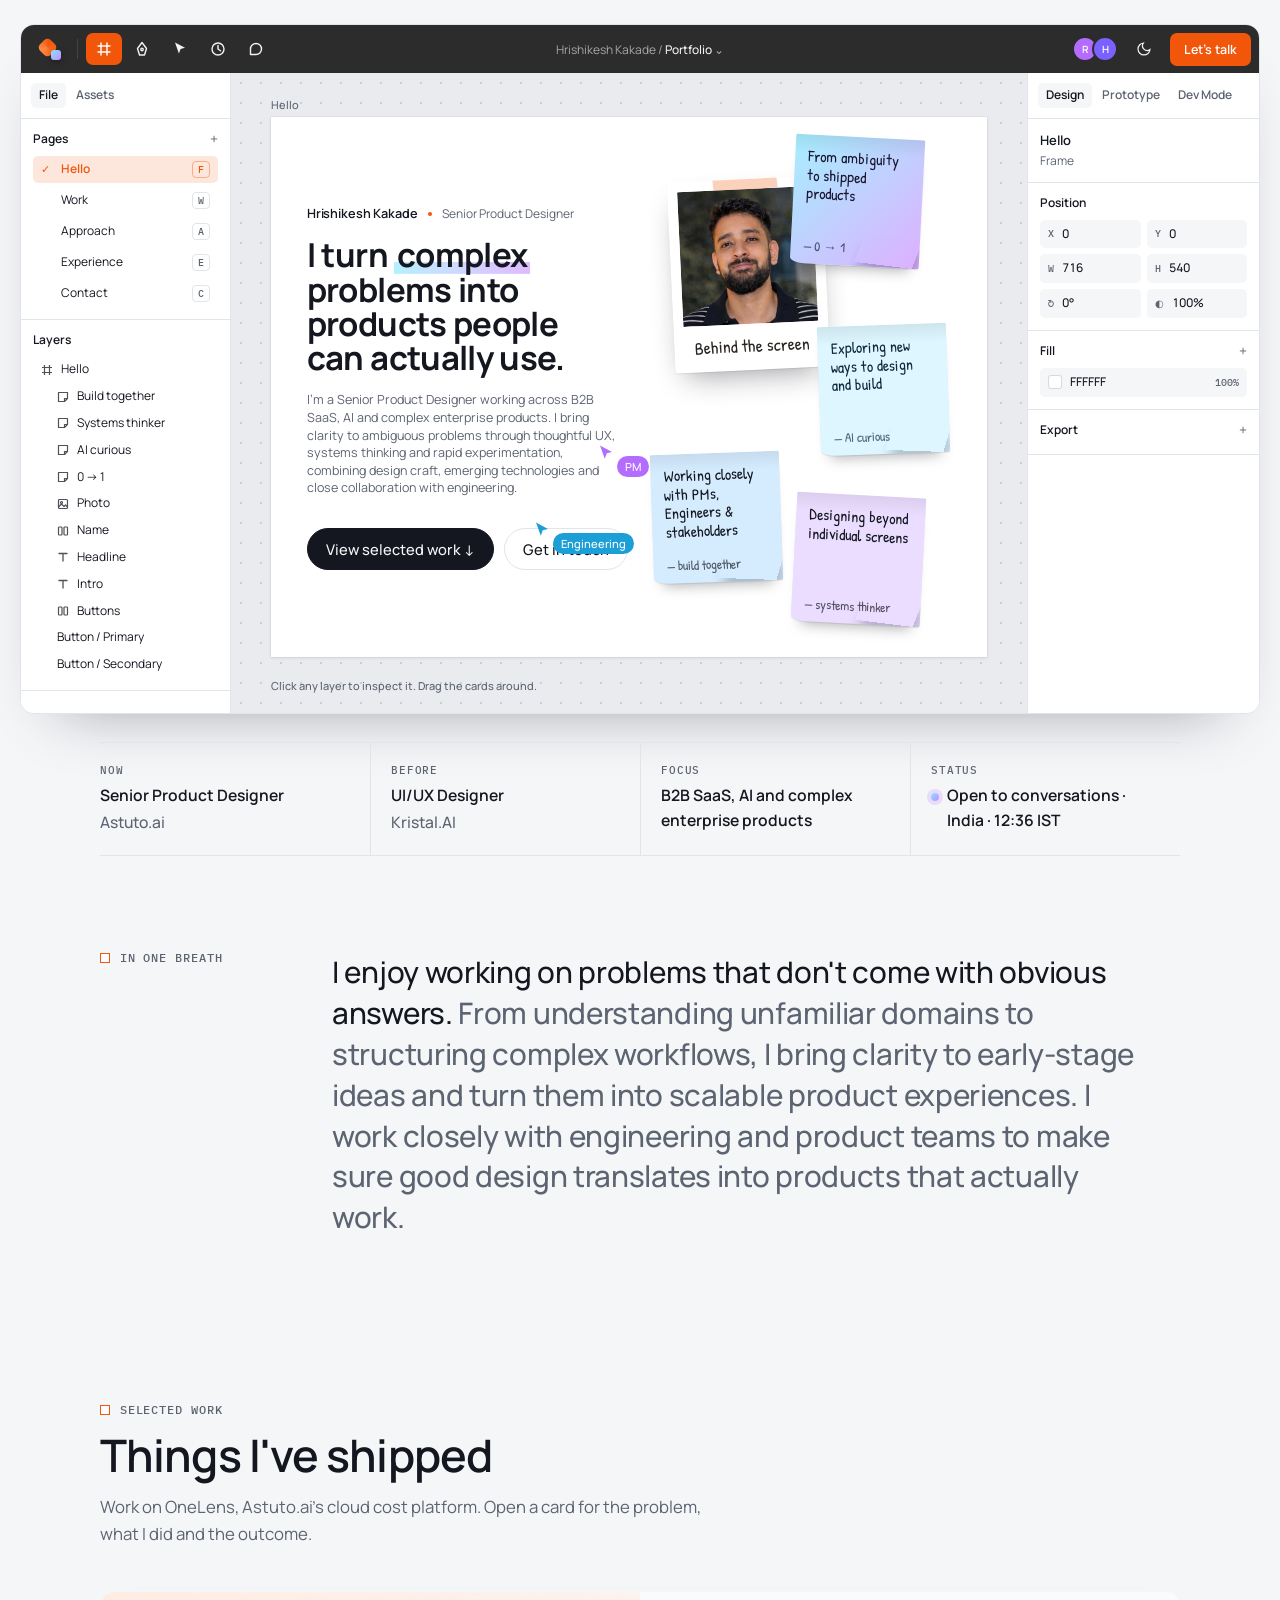
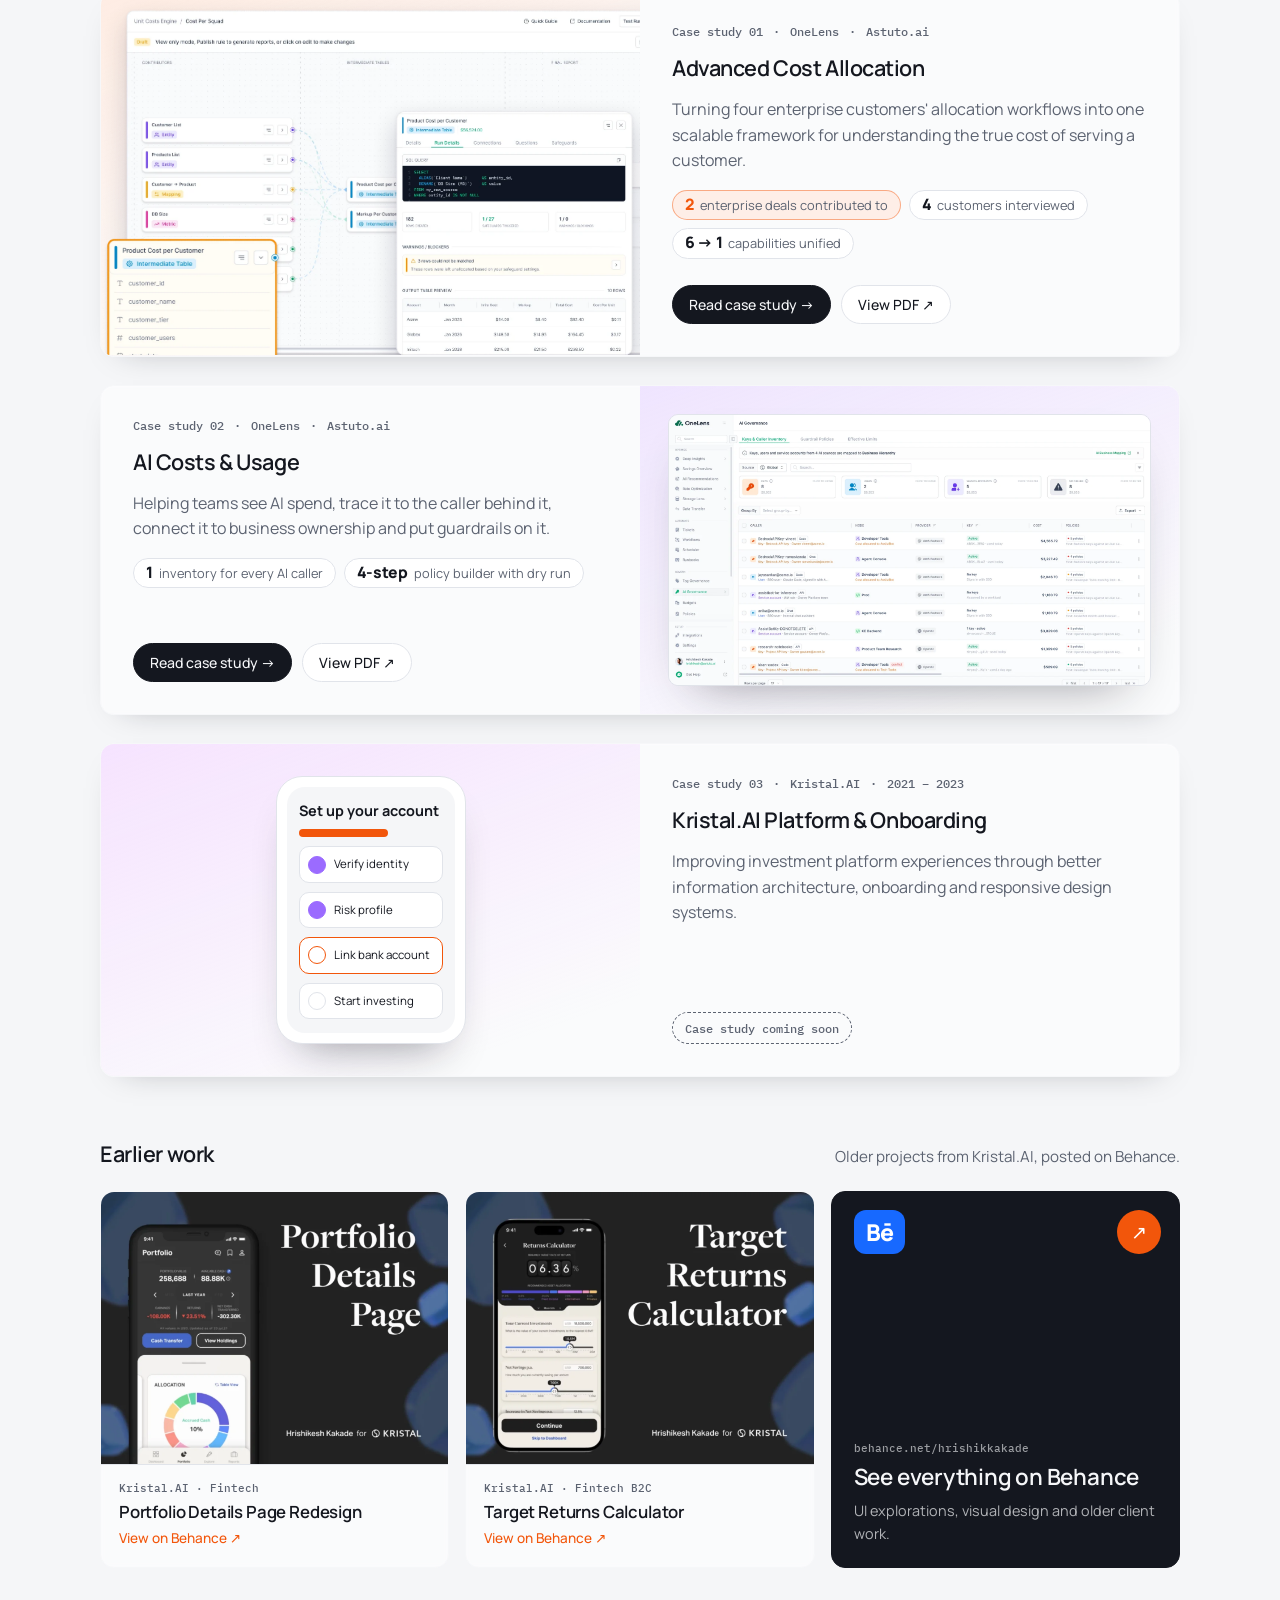
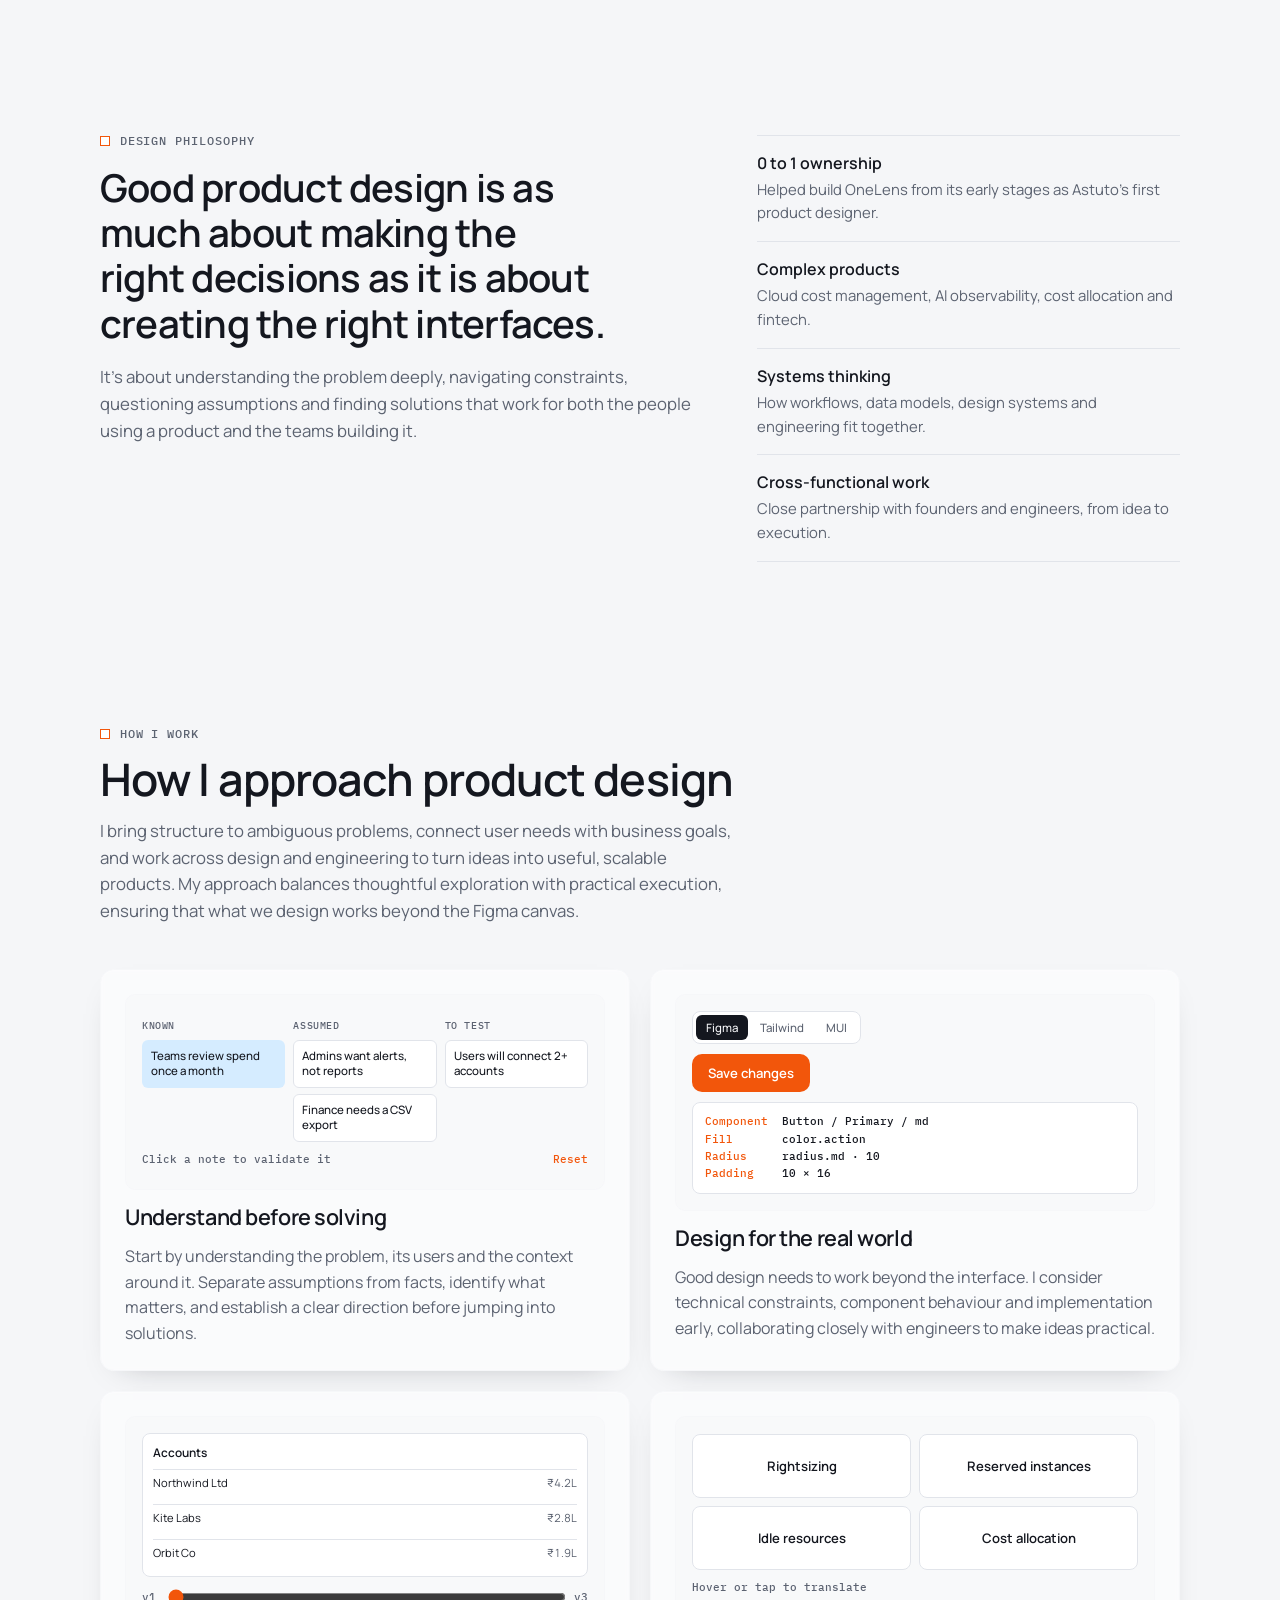
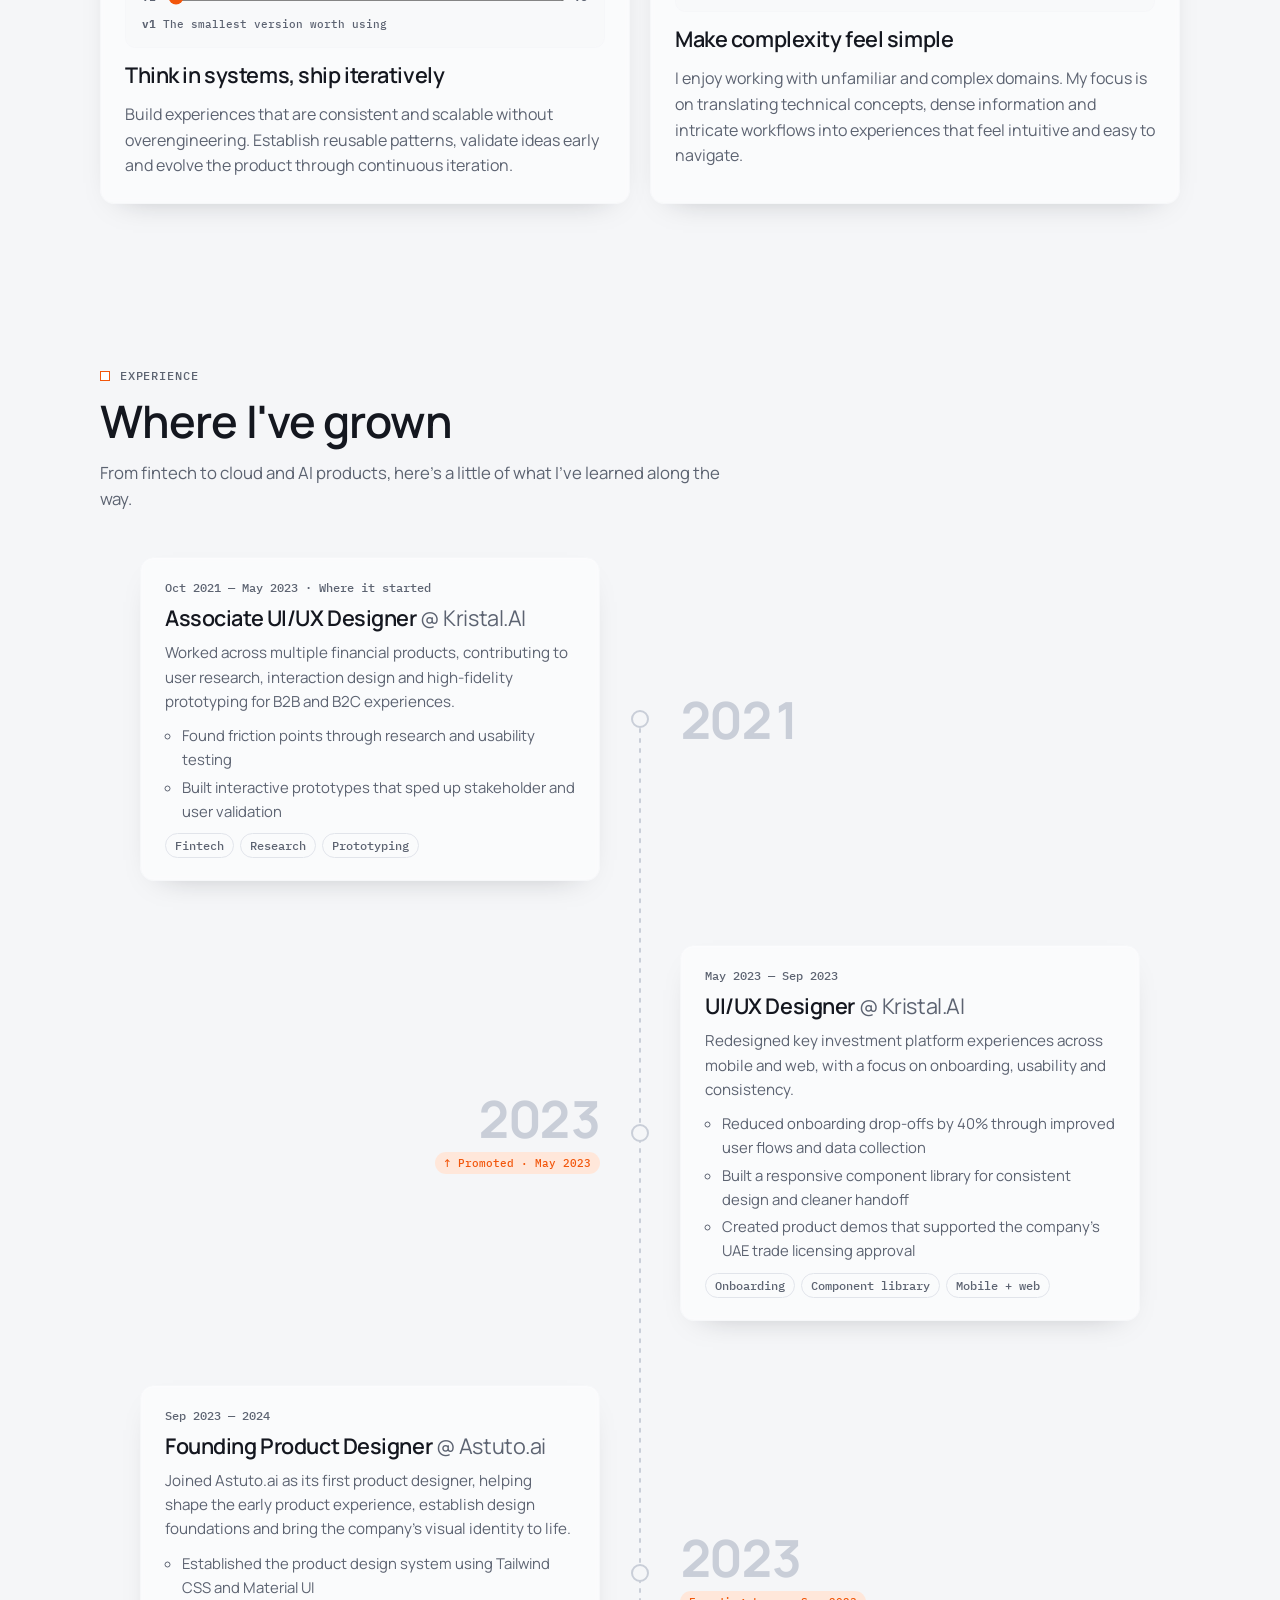
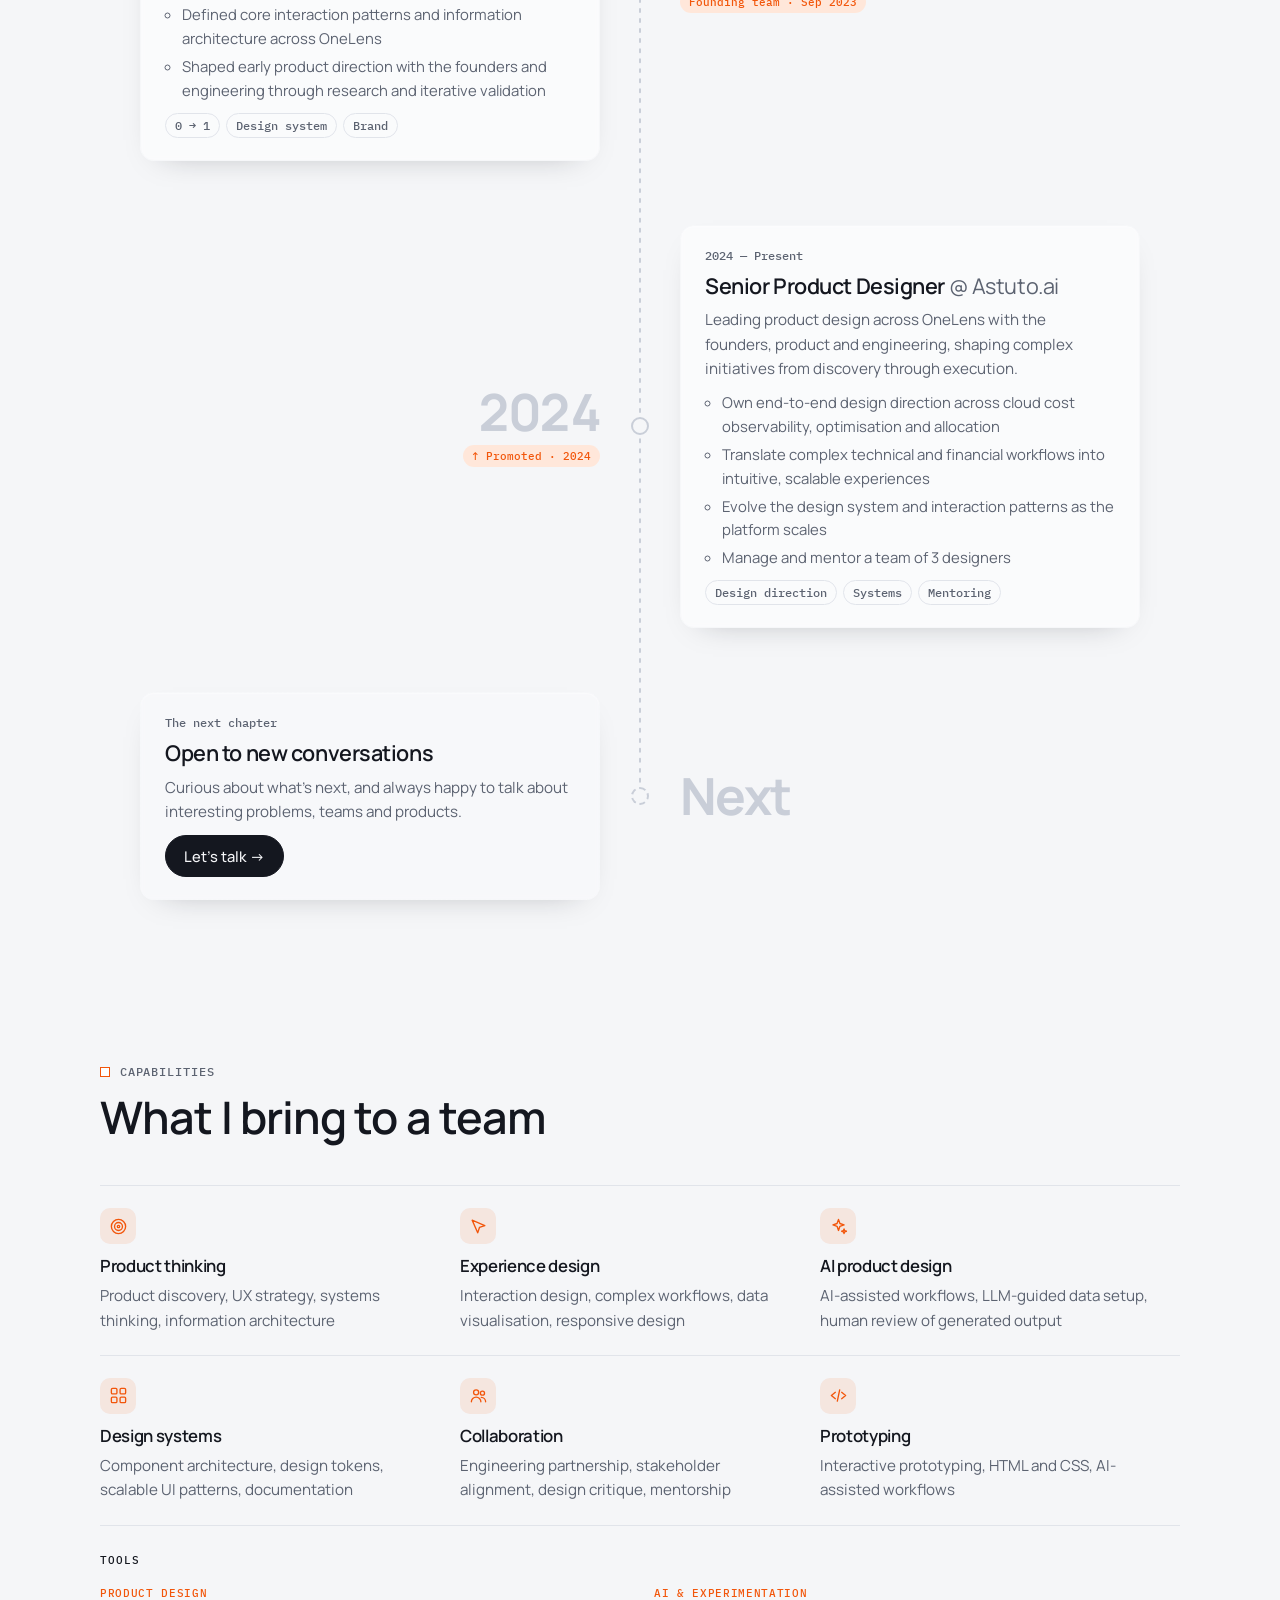
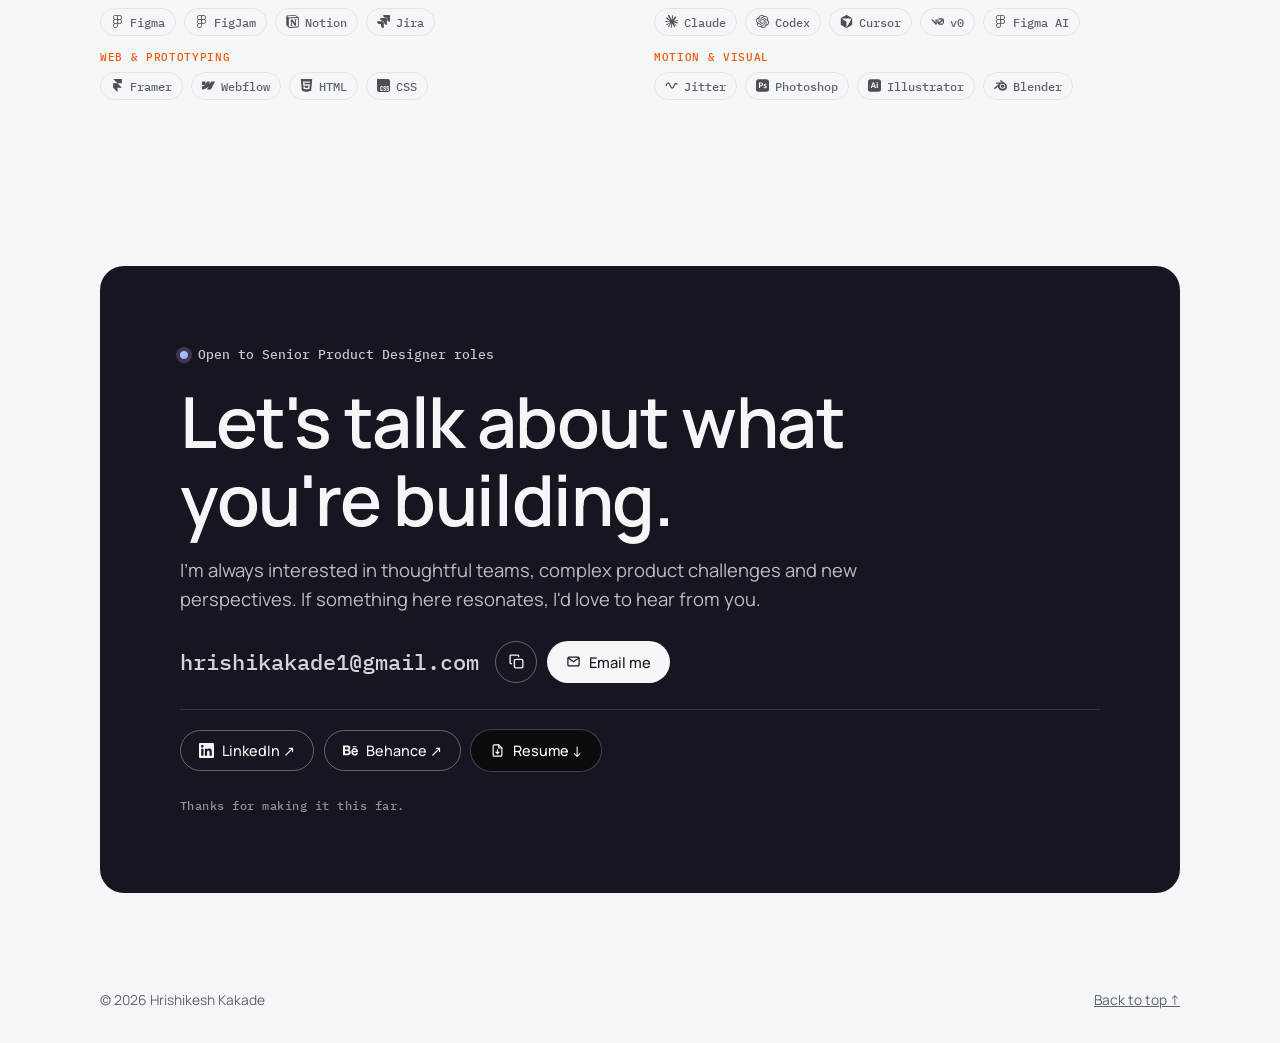
==== index.html @ 5462ae34 "Spacing pass across homepage and case studies; contact and tools tweaks - Tighter section spacing on" ====
<!doctype html>
<html lang="en">
<head>
<meta charset="utf-8">
<meta name="viewport" content="width=device-width, initial-scale=1, viewport-fit=cover">
<meta name="description" content="Hrishikesh Kakade, Senior Product Designer. 0 to 1 products, design systems and B2B SaaS.">
<title>Hrishikesh Kakade — Product Designer</title>
<link rel="stylesheet" href="motion.css">
<link rel="icon" href="favicon.svg" type="image/svg+xml">
<link rel="icon" href="favicon-32.png" sizes="32x32" type="image/png">
<link rel="apple-touch-icon" href="apple-touch-icon.png">
<link rel="preconnect" href="https://fonts.googleapis.com">
<link rel="preconnect" href="https://fonts.gstatic.com" crossorigin>
<link rel="stylesheet" href="https://fonts.googleapis.com/css2?family=Manrope:wght@400;500;600;700;800&family=IBM+Plex+Mono:wght@400;500;600&family=Patrick+Hand&display=swap">
<style>
html{padding-top:env(safe-area-inset-top,0px);padding-bottom:env(safe-area-inset-bottom,0px)}
body{margin:0}
img{max-width:100%}

/* Layout: a design-tool canvas hero (draggable stickies on a dotted grid), then a calm single column of case studies, principles, timeline and contact. */
:root{
  --bg:#F5F6F8; --surface:#FFFFFF; --ink:#14171F; --muted:#5C6371; --line:#E1E4EA;
  --grid:#C9CED8; --canvas:#E9EBEF; --select:#F2560B; --select-soft:#FFE7DA; --sticky:#DDF6FF; --sticky-ink:#0E2A3A;
  --mint:#D5ECFF; --lilac:#EBDDFF; --peach:#F4DBFF;
  --cyan:#7FE7FF; --violet:#C98BFF; --grad:linear-gradient(135deg,#7FE7FF,#C98BFF);
  --f-display:"Manrope", "Avenir Next", system-ui, sans-serif;
  --f-body:"Manrope", system-ui, -apple-system, "Segoe UI", sans-serif;
  --f-mono:"IBM Plex Mono", ui-monospace, "SF Mono", Menlo, monospace;
  --r:14px;
}
@media (prefers-color-scheme: dark){:root:not([data-theme="light"]){
  --bg:#0F1115; --surface:#171A21; --ink:#ECEEF2; --muted:#9AA1AE; --line:#272B35;
  --grid:#2E3440; --canvas:#0B0D11; --select:#FF6A1F; --select-soft:#3B1E0F; --sticky:#163845; --sticky-ink:#DDF6FF;
  --mint:#17304A; --lilac:#2E2350; --peach:#3A2350; color-scheme:dark}}
:root[data-theme="dark"]{
  --bg:#0F1115; --surface:#171A21; --ink:#ECEEF2; --muted:#9AA1AE; --line:#272B35;
  --grid:#2E3440; --canvas:#0B0D11; --select:#FF6A1F; --select-soft:#3B1E0F; --sticky:#163845; --sticky-ink:#DDF6FF;
  --mint:#17304A; --lilac:#2E2350; --peach:#3A2350; color-scheme:dark}

*{box-sizing:border-box}
[hidden]{display:none!important}
html{scroll-behavior:smooth}
@media (prefers-reduced-motion:reduce){html{scroll-behavior:auto}*{transition:none!important;animation:none!important}}
body{background:var(--bg);color:var(--ink);font:16px/1.6 var(--f-body);-webkit-font-smoothing:antialiased}
body::before{content:"";position:fixed;inset:0 0 auto;height:env(safe-area-inset-top,0px);z-index:60;background:var(--bg)}
a{color:inherit}
:focus-visible{outline:2px solid var(--select);outline-offset:3px;border-radius:6px}
.wrap{max-width:1120px;margin:0 auto;padding-left:max(20px,env(safe-area-inset-left,0px));padding-right:max(20px,env(safe-area-inset-right,0px))}
h1,h2,h3{font-family:var(--f-display);text-wrap:balance;margin:0;letter-spacing:-.02em}
h2{font-size:clamp(1.9rem,4vw,2.8rem);line-height:1.1;font-weight:600}
h3{font-size:1.35rem;line-height:1.2;font-weight:600}
p{margin:0}
.eyebrow{font:500 .75rem/1 var(--f-mono);letter-spacing:.08em;text-transform:uppercase;color:var(--muted);display:flex;gap:.6rem;align-items:center}
.eyebrow::before{content:"";width:8px;height:8px;border:1.5px solid var(--select);background:var(--surface)}
section{padding-block:clamp(44px,6.5vw,84px)}
.glance-wrap+section{padding-top:clamp(56px,8vw,96px)}
#contact{padding-bottom:clamp(40px,5vw,64px)}
.sec-head{display:grid;gap:14px;margin-bottom:44px;max-width:640px}
.sec-head p{color:var(--muted);font-size:1.05rem}

.btn{display:inline-flex;align-items:center;gap:8px;font:500 .92rem var(--f-body);padding:10px 18px;border-radius:999px;border:1px solid var(--line);background:var(--surface);color:var(--ink);text-decoration:none;cursor:pointer}
.btn:hover{border-color:var(--ink)}
.btn.primary{background:var(--ink);color:var(--bg);border-color:var(--ink)}
.btn.primary:hover{opacity:.88}
.icon-btn{width:38px;height:38px;border-radius:50%;border:1px solid var(--line);background:var(--surface);color:var(--ink);cursor:pointer;display:grid;place-items:center}
.icon-btn svg{width:18px;height:18px}

.dot{width:8px;height:8px;border-radius:50%;background:var(--grad);box-shadow:0 0 0 4px color-mix(in srgb,#C98BFF 25%,transparent);flex:none}
/* Topographic map behind the page, revealed around the cursor */
.dotfield{position:fixed;inset:0;width:100%;height:100%;z-index:-1;pointer-events:none;display:block}
@media (hover:none){.dotfield{display:none}}
/* Hero: Figma-style editor */
.hero.wrap{max-width:1440px}
.hero{padding-block:24px 0}
.fig{--chrome:#2C2C2C;--chrome-2:#444444;--chrome-ink:#F2F2F2;--chrome-mute:#A8A8A8;
  border:1px solid var(--line);border-radius:14px;overflow:clip;background:var(--surface);
  box-shadow:0 30px 60px -40px rgba(20,23,31,.45);font-size:12px;line-height:1.4}
.fig-slot{height:48px;position:relative;z-index:60}
.fig-slot>.fig-top:not(.floating){margin:0 auto}
.fig-top{display:grid;grid-template-columns:1fr auto 1fr;align-items:center;gap:12px;height:48px;padding:0 8px;background:var(--chrome);color:var(--chrome-ink);
  --chrome:#2C2C2C;--chrome-2:#444444;--chrome-ink:#F2F2F2;--chrome-mute:#A8A8A8}
.fig-tools{display:flex;gap:2px;align-items:center;min-width:0}
.tool{position:relative;height:32px;min-width:36px;padding:0 10px;border-radius:7px;display:flex;align-items:center;justify-content:center;gap:7px;color:var(--chrome-ink);background:none;border:0;cursor:pointer;text-decoration:none;font:500 12.5px var(--f-body);white-space:nowrap;transition:background .15s,color .15s}
.tool svg{width:16px;height:16px;flex:none}
.tool:hover{background:var(--chrome-2)}
.tool.on{background:var(--select);color:#fff}
.tool .tl{display:none}
.tool .tip{position:absolute;top:calc(100% + 8px);left:50%;transform:translate(-50%,-4px);background:#1E1E1E;color:#fff;font:500 11px var(--f-body);padding:5px 8px;border-radius:6px;white-space:nowrap;opacity:0;pointer-events:none;transition:opacity .12s,transform .12s;box-shadow:0 6px 16px -6px rgba(0,0,0,.5)}
.tool .tip kbd{font:500 10px var(--f-mono);color:#A8A8A8;margin-left:6px}
.tool:hover .tip,.tool:focus-visible .tip{opacity:1;transform:translate(-50%,0)}
.tool.brand{padding:0 8px}
.mark{position:relative;width:24px;height:24px;flex:none;display:block}
.mark::before{content:"";position:absolute;left:3px;top:3px;width:15px;height:15px;border-radius:4.5px;transform:rotate(45deg);background:conic-gradient(from 210deg,#FF8A45,#F2560B,#FF6A1F,#FF8A45)}
.mark::after{content:"";position:absolute;right:0;bottom:1px;width:10px;height:10px;border-radius:3px;background:var(--grad);box-shadow:0 2px 6px rgba(0,0,0,.35)}
.brand-name{font:700 14px var(--f-display);letter-spacing:-.01em}
.tool-sep{width:1px;height:20px;background:var(--chrome-2);margin:0 6px;flex:none}
.fig-file{font:400 12px var(--f-body);color:var(--chrome-mute);white-space:nowrap}
.fig-file b{color:var(--chrome-ink);font-weight:500}
.fig-actions{display:flex;gap:8px;align-items:center;justify-content:flex-end}
.avatars{display:flex;padding-left:6px}
.avatars span{width:26px;height:26px;border-radius:50%;border:2px solid var(--chrome);margin-left:-6px;display:grid;place-items:center;font:600 10px var(--f-body);color:#fff}
.share{background:var(--select);color:#fff;border-radius:7px;padding:8px 14px;font:600 12.5px var(--f-body);text-decoration:none;white-space:nowrap}
.share:hover{filter:brightness(1.08)}
.tool.theme .tip{left:auto;right:0;transform:translateY(-4px)}
.tool.theme:hover .tip{transform:none}

/* Floating state: the editor header detaches and becomes the page nav */
.fig-top.floating{position:fixed;z-index:70;top:calc(env(safe-area-inset-top,0px) + 14px);left:0;right:0;margin:0 auto;
  width:min(840px,calc(100% - 2 * max(16px,env(safe-area-inset-left,0px))));height:54px;padding:0 8px;border-radius:16px;
  grid-template-columns:1fr auto;background:color-mix(in srgb,var(--chrome) 88%,transparent);
  -webkit-backdrop-filter:blur(14px) saturate(150%);backdrop-filter:blur(14px) saturate(150%);
  box-shadow:inset 0 1px 0 rgba(255,255,255,.08),0 0 0 1px rgba(0,0,0,.25),0 18px 40px -16px rgba(0,0,0,.5)}
.fig-top.floating .tl{display:inline}
.fig-top.floating .tool:not(.brand) .tip{display:none}
.fig-top.floating .fig-file,.fig-top.floating .avatars{display:none}
.fig-top.floating .share{padding:9px 16px;border-radius:9px}
.fig .fig-body{transform-origin:50% 0;transition:opacity .1s linear}
@media (max-width:860px){.fig-top.floating .tool:not(.brand) .tl{display:none}}
@media (max-width:520px){.fig-top.floating .brand-name{display:none}}
@media (max-width:999px){.fig-top{grid-template-columns:1fr auto}.fig-file{display:none}}
@media (max-width:560px){.tool{min-width:32px;padding:0 8px}.tool-sep,.avatars,.tool.theme .tip{display:none}.fig-top{gap:6px;padding:0 6px}}
@media (max-width:400px){.tool{min-width:30px;padding:0 7px}.share{padding:8px 10px}}
.fig-body{display:grid;grid-template-columns:210px minmax(0,1fr) 232px;height:640px}
.panel{background:var(--surface);overflow:auto;min-width:0}
.fig-left{border-right:1px solid var(--line)}
.fig-right{border-left:1px solid var(--line)}
.p-tabs{display:flex;gap:2px;padding:10px 10px;border-bottom:1px solid var(--line)}
.p-tabs span{padding:4px 8px;border-radius:5px;font-weight:600;color:var(--muted)}
.p-tabs span.on{color:var(--ink);background:var(--bg)}
.p-sec{padding:12px;border-bottom:1px solid var(--line);display:grid;gap:4px}
.p-title{font-weight:600;color:var(--ink);display:flex;justify-content:space-between;align-items:center;margin-bottom:4px}
.p-title span{color:var(--muted);font-weight:400;font-size:14px;line-height:1}
.page-link{display:flex;gap:8px;align-items:center;padding:5px 8px;border-radius:5px;text-decoration:none;color:var(--ink)}
.page-link:hover{background:var(--bg)}
.page-link .chk{width:12px;color:var(--ink);font-size:11px}
.page-link kbd{margin-left:auto;font:500 10px var(--f-mono);color:var(--muted);border:1px solid var(--line);border-radius:4px;padding:1px 5px;min-width:18px;text-align:center}
.page-link.on{background:color-mix(in srgb,var(--select) 14%,transparent);color:var(--select);font-weight:600}
.page-link.on .chk{color:var(--select)}
.page-link.on kbd{color:var(--select);border-color:color-mix(in srgb,var(--select) 40%,transparent)}
.page-link.on:hover{background:color-mix(in srgb,var(--select) 20%,transparent)}
.layer{display:flex;gap:8px;align-items:center;padding:5px 8px;border-radius:5px;cursor:pointer;color:var(--ink);background:none;border:0;font:inherit;text-align:left;width:100%;min-width:0}
.layer:hover{background:var(--bg)}
.layer.child{padding-left:24px}
.layer.on{background:var(--select-soft);color:var(--select)}
.layer svg{width:12px;height:12px;flex:none;opacity:.75}
.layer .lbl{overflow:hidden;text-overflow:ellipsis;white-space:nowrap}

.canvas-glow{position:absolute;inset:0;pointer-events:none;opacity:0;transition:opacity .3s;
  background-image:radial-gradient(circle 150px at var(--gx,-500px) var(--gy,-500px),color-mix(in srgb,var(--select) 10%,transparent),transparent 70%),radial-gradient(var(--select) 1.3px,transparent 1.3px);
  background-size:100% 100%,20px 20px;
  -webkit-mask-image:radial-gradient(circle 170px at var(--gx,-500px) var(--gy,-500px),#000 0%,rgba(0,0,0,.55) 45%,transparent 100%);
  mask-image:radial-gradient(circle 170px at var(--gx,-500px) var(--gy,-500px),#000 0%,rgba(0,0,0,.55) 45%,transparent 100%)}
.fig-canvas.glow .canvas-glow{opacity:1}
.glance-wrap{padding-block:28px 0}
.glance{margin:0;display:grid;grid-template-columns:repeat(4,minmax(0,1fr));border-block:1px solid var(--line)}
.glance>div{display:grid;gap:6px;align-content:start;padding:20px 20px 20px 0;min-width:0}
.glance>div+div{padding-left:20px;border-left:1px solid var(--line)}
.glance dt{font:500 .68rem var(--f-mono);letter-spacing:.08em;text-transform:uppercase;color:var(--muted)}
.glance dd{margin:0;font-weight:600;font-size:.98rem}
.glance .st{display:flex;gap:8px;align-items:baseline}
.glance .co{display:block;font-weight:500;color:var(--muted);margin-top:2px}
@media (max-width:760px){.glance{grid-template-columns:1fr 1fr}.glance>div:nth-child(3){padding-left:0;border-left:0}.glance>div:nth-child(n+3){border-top:1px solid var(--line)}}
.fig-canvas{position:relative;overflow:hidden;background-color:var(--canvas);
  background-image:radial-gradient(var(--grid) 1px,transparent 1px);background-size:20px 20px;touch-action:pan-y}
.board-label{position:absolute;left:5%;top:24px;font:500 11px var(--f-body);color:var(--muted)}
.board{position:absolute;left:5%;right:5%;top:44px;bottom:56px;background:var(--surface);box-shadow:0 1px 3px rgba(20,23,31,.1),0 0 0 1px var(--line)}
.board::before{content:"";position:absolute;inset:0 6%;pointer-events:none;opacity:0;transition:opacity .3s;
  --c:calc((100% - 11 * 16px) / 12);
  background:repeating-linear-gradient(90deg,color-mix(in srgb,var(--select) 7%,transparent) 0 var(--c),transparent var(--c) calc(var(--c) + 16px))}
.board{container-type:inline-size;--hm:5cqi}
.hello{position:absolute;left:var(--hm);top:var(--hm);bottom:var(--hm);width:calc(55% - var(--hm) * 1.5);align-content:center;display:grid;gap:16px;z-index:1}
.who{display:flex;flex-wrap:wrap;align-items:baseline;gap:4px 10px;font-size:clamp(.74rem,1.68cqi,.9rem)}
.who b{font:600 clamp(.78rem,1.77cqi,.95rem) var(--f-display);letter-spacing:-.01em}
.who span{color:var(--muted)}
.who span::before{content:"";display:inline-block;width:4px;height:4px;border-radius:50%;background:var(--select);margin-right:10px;vertical-align:middle}
.hsum{position:absolute;left:6%;right:6%;bottom:6%;margin:0;display:grid;grid-template-columns:repeat(4,minmax(0,1fr));gap:18px;padding-top:14px;border-top:1px dashed var(--line);z-index:1}
.hsum div{display:grid;gap:5px;align-content:start;min-width:0}
.hsum dt{font:500 .62rem var(--f-mono);letter-spacing:.08em;text-transform:uppercase;color:var(--muted)}
.hsum dd{margin:0;font-size:.82rem;line-height:1.35;font-weight:500}
.hsum .st{display:flex;gap:8px;align-items:baseline}
.hsum .st .dot{transform:translateY(-1px)}
.hero h1{font-size:clamp(1.6rem,4.6cqi,2.9rem);line-height:1.04;font-weight:700}
.hero h1 em{font-style:normal;white-space:nowrap;background:linear-gradient(90deg,color-mix(in srgb,#7FE7FF 60%,transparent),color-mix(in srgb,#C98BFF 60%,transparent)) no-repeat 0 88%/100% .36em;padding:0 .08em}
.hero-sub{color:var(--muted);font-size:clamp(.74rem,1.75cqi,1rem);max-width:min(380px,44.2cqi)}
.hero-cta{display:flex;gap:10px;flex-wrap:wrap;margin-top:clamp(8px,2.2cqi,20px)}
.status{font:500 .74rem var(--f-mono);color:var(--muted);display:flex;gap:8px;align-items:center}

.sticky{position:absolute;z-index:4;width:clamp(108px,18cqi,148px);aspect-ratio:1;display:flex;flex-direction:column;justify-content:space-between;padding:13px 13px 11px;overflow:hidden;background:var(--sticky);color:var(--sticky-ink);border-radius:1px 1px 2px 14px/1px 1px 2px 6px;
  box-shadow:0 1px 1px rgba(0,0,0,.08),0 12px 14px -10px rgba(20,23,31,.35);font:400 clamp(.95rem,2.2cqi,1.15rem)/1.18 "Patrick Hand","Bradley Hand","Segoe Print",cursive;cursor:grab;user-select:none;touch-action:none}
.sticky:not(.polaroid)::before{content:"";position:absolute;left:0;right:0;top:0;height:15%;background:linear-gradient(rgba(0,0,0,.07),rgba(0,0,0,0));pointer-events:none}
.sticky:not(.polaroid)::after{content:"";position:absolute;right:2px;bottom:2px;width:46%;height:20%;z-index:-1;transform:skew(-14deg) rotate(4deg);box-shadow:6px 10px 12px rgba(20,23,31,.22);pointer-events:none}
.sticky.polaroid{width:clamp(129px,21.7cqi,184px);aspect-ratio:auto;display:block;padding:10px 10px 0;background:#FFFFFF;color:#2A2522;border-radius:2px;
  box-shadow:0 1px 1px rgba(0,0,0,.08),0 14px 30px -12px rgba(20,23,31,.45)}
.polaroid img{display:block;width:100%;height:auto;aspect-ratio:1;object-fit:cover;border-radius:1px;pointer-events:none;-webkit-user-drag:none;filter:saturate(1.05) contrast(1.02)}
.polaroid .cap{display:block;font:400 1.1rem/1.1 "Patrick Hand","Bradley Hand","Segoe Print",cursive;text-align:center;padding:12px 0 14px;color:#2A2522}
.polaroid::before{content:"";position:absolute;left:50%;top:-11px;width:64px;height:22px;transform:translateX(-50%) rotate(-3deg);
  background:color-mix(in srgb,var(--select) 30%,rgba(255,255,255,.6));box-shadow:0 1px 2px rgba(0,0,0,.08);opacity:.9}
.sticky.dragging{cursor:grabbing;box-shadow:0 18px 40px -12px rgba(20,23,31,.45);z-index:9}
.sticky small{display:block;margin-top:6px;font:400 .85em/1 "Patrick Hand","Bradley Hand",cursive;opacity:.7}
.sticky.grad{background:linear-gradient(135deg,#A6EEFF,#DDB0FF);color:#1A1530} .sticky.mint{background:var(--mint);color:var(--ink)} .sticky.lilac{background:var(--lilac);color:var(--ink)} .sticky.peach{background:var(--peach);color:var(--ink)}
@media (min-width:1000px){.fig-canvas .board [data-layer]:hover:not(:has([data-layer]:hover)){outline:1px solid var(--select);outline-offset:2px}}

.sel{position:absolute;border:1.5px solid var(--select);pointer-events:none;z-index:10}
.sel .h{position:absolute;width:8px;height:8px;background:#fff;border:1.5px solid var(--select)}
.h.tl{left:-5px;top:-5px}.h.tr{right:-5px;top:-5px}.h.bl{left:-5px;bottom:-5px}.h.br{right:-5px;bottom:-5px}
.size-tag{position:absolute;left:50%;top:calc(100% + 6px);transform:translateX(-50%);background:var(--select);color:#fff;font:500 10px var(--f-mono);padding:2px 6px;border-radius:3px;white-space:nowrap}
.cursor{position:absolute;z-index:11;pointer-events:none;display:flex;align-items:flex-start;gap:2px;transition:left 1.6s cubic-bezier(.45,0,.2,1),top 1.6s cubic-bezier(.45,0,.2,1)}
.cursor svg{width:18px;height:18px;color:#B46CFF}
.cursor span{background:#B46CFF;color:#fff;font:500 .7rem var(--f-body);padding:3px 8px;border-radius:999px;margin-top:12px}
.cursor.c-eng svg{color:#1C9FD6}.cursor.c-eng span{background:#1C9FD6}
.cursor.c-eng{transition-duration:2.1s}
.canvas-hint{position:absolute;left:5%;bottom:20px;font:500 11px var(--f-body);color:var(--muted)}

.sel-name{font-weight:600;font-size:13px;color:var(--ink);overflow:hidden;text-overflow:ellipsis;white-space:nowrap}
.sel-kind{color:var(--muted)}
.prop-grid{display:grid;grid-template-columns:1fr 1fr;gap:6px}
.field{display:flex;align-items:center;gap:8px;background:var(--bg);border-radius:5px;padding:6px 8px;font-variant-numeric:tabular-nums;min-width:0;color:var(--ink)}
.field span{color:var(--muted);font:500 10px var(--f-mono);flex:none}
.field b{font-weight:500;overflow:hidden;text-overflow:ellipsis;white-space:nowrap}
.field .end{margin-left:auto;color:var(--muted)}
.swatch{width:14px;height:14px;border-radius:3px;box-shadow:inset 0 0 0 1px rgba(0,0,0,.15);flex:none}

@media (max-width:1240px){.fig-body{grid-template-columns:200px minmax(0,1fr)}.fig-right{display:none}}
@media (max-width:999px){
  .fig-body{grid-template-columns:1fr;height:auto}
  .fig-left{display:none}
  .fig-canvas{padding:16px 16px 24px}
  .board-label{position:static;margin-bottom:6px}
  .board{position:relative;inset:auto;padding:28px 20px}
  .hello{position:static;width:auto}
  .hero-sub{max-width:52ch;font-size:.95rem}
  .who{font-size:.9rem}.who b{font-size:.95rem}
  .board::before{display:none}
  .hsum{position:static;grid-template-columns:1fr 1fr;gap:14px;margin-top:26px}
  .cards{display:grid;grid-template-columns:repeat(auto-fill,minmax(140px,1fr));gap:10px;margin-top:28px}
  .sticky{position:relative;left:auto!important;top:auto!important;width:auto;transform:none!important;cursor:default;aspect-ratio:auto;font-size:1.3rem;padding:20px 16px 14px}
  .board{display:flex;flex-direction:column}
  .hsum{order:2}
  .sticky.polaroid{grid-column:1/-1;justify-self:center;width:217px;transform:rotate(-2deg)!important;margin:8px 0 6px}
  .sel,.cursor,.canvas-hint{display:none}
}

/* Intro */
.intro{display:grid;grid-template-columns:200px 1fr;gap:32px;align-items:start}
.intro p{font:500 clamp(1.35rem,2.6vw,1.85rem)/1.38 var(--f-display);letter-spacing:-.01em;max-width:30ch;max-width:820px}
.intro p span{color:var(--muted)}
@media (max-width:700px){.intro{grid-template-columns:1fr;gap:14px}}

/* Work */
.work-list{display:grid;gap:28px}
.case{display:grid;grid-template-columns:minmax(0,1fr) minmax(0,1fr);gap:0;border:1px solid var(--line);border-radius:var(--r);background:var(--surface);overflow:hidden;text-decoration:none;cursor:pointer;transition:border-color .2s,transform .2s;text-align:left;font:inherit;color:inherit;padding:0;width:100%}
.case:hover{border-color:var(--select);transform:translateY(-2px)}
.case:hover .cover-ui{transform:scale(1.025)}
.cover{position:relative;min-height:320px;display:grid;place-items:center;padding:32px;overflow:hidden}
.cover-ui{width:100%;max-width:420px;transition:transform .35s ease}
.case-body{padding:32px;display:flex;flex-direction:column;gap:16px;min-width:0}
.meta{font:500 .75rem var(--f-mono);color:var(--muted);display:flex;gap:10px;flex-wrap:wrap}
.tags{display:flex;gap:6px;flex-wrap:wrap}
.tag{font:500 .72rem var(--f-mono);padding:4px 9px;border-radius:999px;border:1px solid var(--line);color:var(--muted)}
.case-body p{color:var(--muted)}
.metrics{display:grid;grid-template-columns:1fr 1fr;gap:12px;margin-top:auto;padding-top:16px;border-top:1px dashed var(--line)}
.metric b{display:block;font:700 1.9rem/1 var(--f-display);letter-spacing:-.02em;font-variant-numeric:tabular-nums}
.metric span{font-size:.82rem;color:var(--muted)}
.read{font:500 .9rem var(--f-body);color:var(--select);display:flex;align-items:center;gap:6px}
.case:nth-child(even){grid-template-columns:minmax(0,1fr) minmax(0,1fr)}
.case:nth-child(even) .cover{order:2}
@media (max-width:820px){.case,.case:nth-child(even){grid-template-columns:1fr}.case:nth-child(even) .cover{order:0}.cover{min-height:240px}}

/* mini UI mockups inside covers */
.c-blue{background:linear-gradient(160deg,color-mix(in srgb,var(--select-soft) 75%,transparent),transparent 85%)}
.c-mint{background:linear-gradient(160deg,color-mix(in srgb,var(--mint) 75%,transparent),transparent 85%)}
.c-lilac{background:linear-gradient(160deg,color-mix(in srgb,var(--lilac) 75%,transparent),transparent 85%)}
.c-peach{background:linear-gradient(160deg,color-mix(in srgb,var(--peach) 75%,transparent),transparent 85%)}
.ui{background:var(--surface);border:1px solid var(--line);border-radius:12px;box-shadow:0 20px 40px -24px rgba(20,23,31,.4);padding:14px;font-size:.72rem}
.ui-top{display:flex;gap:5px;margin-bottom:12px}.ui-top i{width:7px;height:7px;border-radius:50%;background:var(--line)}
.ui-row{display:flex;gap:8px;align-items:center}
.bar{height:8px;border-radius:4px;background:var(--line)}
.kpis{display:grid;grid-template-columns:repeat(3,1fr);gap:8px;margin-bottom:12px}
.kpi{border:1px solid var(--line);border-radius:8px;padding:8px}
.kpi b{display:block;font:700 .95rem var(--f-display)}
.kpi em{font-style:normal;color:#9B6BFF;font:500 .62rem var(--f-mono)}
.chart{display:flex;align-items:flex-end;gap:6px;height:90px;padding-top:6px;border-bottom:1px solid var(--line)}
.chart i{flex:1;background:var(--select);border-radius:3px 3px 0 0;opacity:.85}
.chart i.dim{opacity:.3}
.bubble{padding:9px 11px;border-radius:12px;max-width:85%;line-height:1.35}
.bubble.me{background:var(--ink);color:var(--bg);margin-left:auto;border-bottom-right-radius:3px}
.bubble.ai{background:var(--bg);border:1px solid var(--line);border-bottom-left-radius:3px}
.why{display:flex;gap:4px;flex-wrap:wrap;margin-top:6px}
.why span{font:500 .6rem var(--f-mono);padding:2px 6px;border-radius:4px;background:var(--select-soft);color:var(--select)}
.phone{width:190px;margin:0 auto;border-radius:26px;padding:10px;border:1px solid var(--line);background:var(--surface);box-shadow:0 24px 44px -24px rgba(20,23,31,.45)}
.phone .screen{border-radius:18px;background:var(--bg);padding:14px 12px;display:grid;gap:9px}
.step{display:flex;gap:8px;align-items:center;background:var(--surface);border:1px solid var(--line);border-radius:10px;padding:8px}
.step i{width:18px;height:18px;border-radius:50%;border:1.5px solid var(--line);flex:none}
.step.done i{background:#9B6BFF;border-color:#9B6BFF}
.step.now{border-color:var(--select)} .step.now i{border-color:var(--select)}
.swatches{display:grid;grid-template-columns:repeat(4,1fr);gap:6px;margin-bottom:10px}
.swatches i{aspect-ratio:1;border-radius:6px}
.tok{font:500 .62rem var(--f-mono);color:var(--muted);display:flex;justify-content:space-between;padding:5px 0;border-bottom:1px dashed var(--line)}
.comp{display:flex;gap:6px;margin-top:10px}
.comp span{padding:6px 10px;border-radius:7px;font-weight:600;font-size:.66rem}

.aibars{display:grid;gap:7px}
.aibars div{display:grid;grid-template-columns:56px 1fr;gap:8px;align-items:center;font:500 .62rem var(--f-mono);color:var(--muted)}
.aibars i{display:block;height:8px;border-radius:4px;background:linear-gradient(90deg,var(--select),#C98BFF)}
.trow{display:grid;grid-template-columns:1.6fr repeat(3,.8fr);gap:6px;padding:6px 0;border-top:1px solid var(--line);font-size:.68rem;align-items:center}
.trow span:first-child{font-family:var(--f-mono);overflow:hidden;text-overflow:ellipsis;white-space:nowrap}
.trow.th{border-top:0;font:500 .58rem var(--f-mono);text-transform:uppercase;letter-spacing:.06em;color:var(--muted)}
.trow .ok{color:#9B6BFF;font-weight:700}.trow .bad{color:var(--select);font-weight:700}.trow .warn{font:500 .6rem var(--f-mono);color:var(--select)}
.cover.has-shot{padding:28px;align-content:center}
.cover-shot{display:block;width:100%;height:auto;border-radius:10px;border:1px solid var(--line);background:#fff;box-shadow:0 24px 48px -28px rgba(20,23,31,.45);transition:transform .35s ease}
.case:hover .cover-shot{transform:scale(1.02)}
.cover-shot.is-cut{border:0;border-radius:0;background:none;box-shadow:none}
.cover.has-shot:has(.is-cut){padding:0;place-items:center start}
.cover-shot.is-cut{width:100%;height:100%;object-fit:cover;object-position:left center;transform-origin:left center}
.cover.has-shot:has(.is-cut){padding:0;place-items:stretch;align-content:stretch}
.cover.has-shot:has(.uem){padding:0;display:block;position:relative}
.cover .uem-card{position:absolute;left:0;top:0;height:100%;width:auto;min-width:100%;aspect-ratio:1460/1255}
@media (max-width:820px){.cover:has(.uem){aspect-ratio:1460/1255;min-height:0}}
@media (max-width:820px){.cover:has(.is-cut){aspect-ratio:1460/1255;min-height:0}}
.case-actions{display:flex;gap:10px;flex-wrap:wrap;margin-top:auto;padding-top:10px}
.case-actions .btn{padding:9px 16px;font-size:.88rem}
.case.tbd{cursor:default;border-style:dashed}
.case.tbd .cover{min-height:180px}
.metric b.todo{display:table;font:500 .9rem var(--f-mono);color:var(--muted);border:1px dashed color-mix(in srgb,var(--muted) 50%,transparent);border-radius:6px;padding:6px 9px;margin-bottom:6px}
.case.tbd:hover{transform:none;border-color:var(--line)}
.soon{display:grid;justify-items:center;gap:10px;color:var(--muted);font:500 .8rem var(--f-mono)}
.soon-badge{font:700 2.4rem/1 var(--f-display);letter-spacing:-.02em;color:var(--ink);opacity:.25}
/* Earlier work (Behance) */
.earlier{margin-top:64px;display:grid;gap:22px}
.earlier-head{display:flex;justify-content:space-between;align-items:baseline;gap:8px 20px;flex-wrap:wrap}
.earlier-head h3{font-size:1.35rem}
.earlier-head p{color:var(--muted);font-size:.95rem}
.earlier-grid{display:grid;grid-template-columns:repeat(3,minmax(0,1fr));gap:16px}
.ew{display:flex;flex-direction:column;text-decoration:none;color:inherit;border:1px solid var(--glass-edge,var(--line));border-radius:var(--r);overflow:hidden;
  background:var(--glass,var(--surface));-webkit-backdrop-filter:blur(3px) saturate(140%);backdrop-filter:blur(3px) saturate(140%);transition:transform .2s,border-color .2s}
.ew:hover{transform:translateY(-2px);border-color:var(--select)}
.ew-cover{height:150px;display:grid;place-items:center;padding:18px;overflow:hidden}
.ew-ui{width:100%;max-width:220px;display:grid;gap:7px;padding:12px;transition:transform .35s ease}
.ew:hover .ew-ui{transform:scale(1.04)}
.ew-cover.has-img{height:auto;aspect-ratio:1228/959;padding:0;background:#1d1d1f}
.ew-cover.has-img img{width:100%;height:100%;object-fit:cover;display:block;transition:transform .35s ease}
.ew:hover .ew-cover.has-img img{transform:scale(1.04)}
.ew-alloc{display:flex;gap:2px;height:6px;border-radius:3px;overflow:hidden}
.ew-field{display:flex;justify-content:space-between;align-items:center;border:1px solid var(--line);border-radius:6px;padding:4px 8px;font-size:.62rem;color:var(--muted)}
.ew-field b{color:var(--ink);font-weight:600}
.ew-slider{height:4px;border-radius:2px;background:var(--line);position:relative}
.ew-slider i{position:absolute;left:0;top:0;bottom:0;width:62%;background:var(--select);border-radius:2px}
.ew-slider i::after{content:"";position:absolute;right:-6px;top:-4px;width:12px;height:12px;border-radius:50%;background:var(--surface);border:2px solid var(--select)}
.ew-body{padding:16px 18px 18px;display:grid;gap:6px;border-top:1px solid var(--line)}
.ew-meta{font:500 .68rem var(--f-mono);color:var(--muted)}
.ew h4{margin:0;font:600 1.05rem/1.25 var(--f-display);letter-spacing:-.01em}
.ew-link{font-size:.85rem;color:var(--select);font-weight:500}
.ew-all{background:var(--ink);color:var(--bg);border-color:var(--ink)}
.ew-all-in{position:relative;flex:1;padding:22px;display:flex;flex-direction:column;gap:8px;justify-content:flex-end;min-height:220px}
.ew-all .ew-meta{color:color-mix(in srgb,var(--bg) 60%,transparent)}
.ew-all h4{font-size:1.4rem}
.ew-be{position:absolute;top:18px;left:22px;height:44px;padding:0 12px;border-radius:12px;background:#1769FF;color:#fff;display:grid;place-items:center;font:800 1.45rem/1 var(--f-display);letter-spacing:-.04em}
.ew-all p{color:color-mix(in srgb,var(--bg) 70%,transparent);font-size:.9rem}
.ew-arrow{position:absolute;top:18px;right:18px;width:44px;height:44px;border-radius:50%;background:var(--select);color:#fff;display:grid;place-items:center;font-size:1.2rem;transition:transform .25s}
.ew-all:hover .ew-arrow{transform:rotate(45deg)}
@media (max-width:820px){.earlier-grid{grid-template-columns:1fr}.ew-all-in{min-height:160px}}
/* Principles */
.principles{display:grid;grid-template-columns:repeat(2,1fr);gap:20px}
.principle{border:1px solid var(--line);border-radius:var(--r);background:var(--surface);padding:24px;display:grid;gap:14px;align-content:start}
.vignette{border-radius:10px;background:var(--bg);border:1px solid var(--line);padding:16px;min-height:196px;display:grid;align-content:center;gap:10px;font-size:.8rem}
.principle p{color:var(--muted)}
.v-hint{font:500 .68rem var(--f-mono);color:var(--muted);display:flex;justify-content:space-between;gap:8px}
.v-hint button{font:inherit;color:var(--select);background:none;border:0;padding:0;cursor:pointer}
/* 1. unknowns board */
.board3{display:grid;grid-template-columns:repeat(3,minmax(0,1fr));gap:8px;align-items:start}
.col{display:grid;gap:6px;align-content:start;min-width:0}
.col h4{margin:0 0 2px;font:500 .64rem var(--f-mono);letter-spacing:.06em;text-transform:uppercase;color:var(--muted)}
.note{font:500 .72rem/1.3 var(--f-body);text-align:left;padding:8px;border-radius:6px;border:1px solid var(--line);background:var(--surface);color:var(--ink);cursor:pointer;width:100%}
.note:hover{border-color:var(--select)}
.note.known{cursor:default;background:var(--mint);border-color:transparent}
.note.known:hover{border-color:transparent}
.note .ok{display:block;margin-top:4px;font:500 .6rem var(--f-mono);color:#7A4FE0}
.col .empty{font:400 .68rem var(--f-body);color:var(--muted);padding:8px;border:1px dashed var(--line);border-radius:6px}
/* 2. three-way spec */
.seg{display:inline-flex;gap:2px;padding:3px;border-radius:8px;background:var(--surface);border:1px solid var(--line);justify-self:start}
.seg button{font:500 .72rem var(--f-body);border:0;background:none;color:var(--muted);padding:5px 10px;border-radius:6px;cursor:pointer}
.seg button[aria-pressed="true"]{background:var(--ink);color:var(--bg)}
.demo-btn{justify-self:start;background:var(--select);color:#fff;border-radius:10px;padding:10px 16px;font:600 .82rem var(--f-body)}
.spec{margin:0;font:500 .7rem/1.55 var(--f-mono);background:var(--surface);border:1px solid var(--line);border-radius:8px;padding:10px 12px;overflow-x:auto;white-space:pre;color:var(--ink);min-height:76px}
.spec .k{color:var(--select)}
/* 3. slices */
.slice-screen{background:var(--surface);border:1px solid var(--line);border-radius:8px;padding:10px;display:grid;gap:8px}
.slice-top{display:flex;justify-content:space-between;align-items:center;font:600 .74rem var(--f-body)}
.slice-chips{display:flex;gap:4px}
.slice-chips span{font:500 .6rem var(--f-mono);padding:2px 7px;border-radius:999px;background:var(--select-soft);color:var(--select)}
.slice-chart{display:flex;align-items:flex-end;gap:4px;height:34px;border-bottom:1px solid var(--line)}
.slice-chart i{flex:1;background:var(--select);opacity:.75;border-radius:2px 2px 0 0}
.slice-row{display:flex;justify-content:space-between;gap:8px;font-size:.7rem;padding:4px 0;border-top:1px solid var(--line)}
.slice-row span:last-child{color:var(--muted);font-variant-numeric:tabular-nums}
.slice-ctl{display:grid;grid-template-columns:auto 1fr auto;gap:10px;align-items:center;font:500 .7rem var(--f-mono);color:var(--muted)}
.slice-ctl input{accent-color:var(--select);width:100%}
.slice-ctl b{color:var(--ink);font-weight:500}
/* 4. jargon */
.jargon{display:grid;grid-template-columns:1fr 1fr;gap:8px}
.j-label{font:500 .66rem var(--f-mono);color:var(--muted);letter-spacing:.04em}
.j-label b{color:var(--ink);font-weight:600}
.jargon+.j-label{margin-top:4px}
.chip{position:relative;height:64px;border:0;padding:0;background:none;cursor:pointer;perspective:600px;font:inherit}
.chip .face{position:absolute;inset:0;display:grid;place-items:center;text-align:center;padding:6px 10px;border-radius:8px;border:1px solid var(--line);backface-visibility:hidden;transition:transform .45s ease;font-size:.7rem;line-height:1.25}
.chip .front{background:var(--surface);color:var(--ink);font:600 .82rem var(--f-display)}
.chip .back{background:var(--lilac);color:var(--ink);transform:rotateY(180deg);border-color:transparent}
.chip.flip .front{transform:rotateY(180deg)}
.chip.flip .back{transform:rotateY(360deg)}
@media (hover:hover){.chip:hover .front{transform:rotateY(180deg)}.chip:hover .back{transform:rotateY(360deg)}}
@media (prefers-reduced-motion:reduce){.chip .face{backface-visibility:visible}.chip .back{opacity:0;transform:none}.chip.flip .back,.chip:hover .back{opacity:1;transform:none}.chip.flip .front,.chip:hover .front{transform:none}}
@media (max-width:760px){.principles{grid-template-columns:1fr}}
@media (max-width:420px){.board3{grid-template-columns:1fr}}

/* Experience path */
.path{position:relative}
.path svg{position:absolute;inset:0;width:100%;height:100%;overflow:visible;pointer-events:none}
.path .track{fill:none;stroke:var(--grid);stroke-width:2;stroke-dasharray:3 7;stroke-linecap:round}
.path .done{fill:none;stroke:var(--select);stroke-width:3;stroke-linecap:round}
.stops{list-style:none;margin:0;padding:0;display:grid;gap:64px;position:relative}
.stop{display:grid;grid-template-columns:minmax(0,1fr) 80px minmax(0,1fr);align-items:center}
.stop>*{grid-row:1}
.node{grid-column:2;justify-self:center;width:18px;height:18px;border-radius:50%;background:var(--bg);border:2px solid var(--grid);position:relative;z-index:1;transition:background .3s,border-color .3s,box-shadow .3s}
.stop.reached .node{border-color:var(--select);background:var(--select);box-shadow:0 0 0 6px var(--select-soft)}
.stop .card{grid-column:1;justify-self:end;max-width:460px;width:100%;background:var(--surface);border:1px solid var(--line);border-radius:var(--r);padding:22px 24px;display:grid;gap:10px;min-width:0}
.stop .when{grid-column:3;justify-self:start;display:grid;gap:8px;justify-items:start}
.stop:nth-child(even) .card{grid-column:3;justify-self:start}
.stop:nth-child(even) .when{grid-column:1;justify-self:end;justify-items:end;text-align:right}
.when b{font:700 clamp(2.2rem,4vw,3.2rem)/1 var(--f-display);letter-spacing:-.03em;color:var(--grid);transition:color .3s;font-variant-numeric:tabular-nums}
.stop.reached .when b{color:var(--ink)}
.card .dates{font:500 .74rem var(--f-mono);color:var(--muted)}
.card h3 em{font-style:normal;color:var(--muted);font-weight:400}
.card p{color:var(--muted);font-size:.95rem}
.card ul{margin:0;padding-left:1.05rem;color:var(--muted);font-size:.93rem;display:grid;gap:4px}
.stop.next .card{border-style:dashed;background:transparent}
.stop.next .node{border-style:dashed}
.promo{font:500 .7rem var(--f-mono);padding:4px 9px;border-radius:999px;background:var(--select-soft);color:var(--select);white-space:nowrap;
  opacity:0;transform:translateY(8px) scale(.6);transition:opacity .25s ease,transform .45s cubic-bezier(.34,1.7,.5,1)}
.stop.reached .promo{opacity:1;transform:none;background:var(--select);color:#fff;box-shadow:0 6px 18px -6px color-mix(in srgb,var(--select) 70%,transparent)}
@media (prefers-reduced-motion:reduce){.promo{transform:none}}
.exp-facts{display:grid;grid-template-columns:repeat(3,1fr);gap:20px;margin-top:72px;padding-top:28px;border-top:1px solid var(--line)}
.exp-facts div{display:grid;gap:4px}
.exp-facts b{font:700 2rem/1 var(--f-display);letter-spacing:-.02em}
.exp-facts span{color:var(--muted);font-size:.9rem}
@media (max-width:760px){
  .stops{gap:28px}
  .stop{grid-template-columns:36px minmax(0,1fr);row-gap:8px}
  .node,.stop:nth-child(even) .node{grid-column:1;grid-row:1;align-self:start;margin-top:4px}
  .stop .when,.stop:nth-child(even) .when{grid-column:2;grid-row:1;justify-self:start;justify-items:start;text-align:left;display:flex;align-items:center;gap:10px}
  .stop .card,.stop:nth-child(even) .card{grid-column:2;grid-row:2;justify-self:stretch;max-width:none}
  .when b{font-size:1.6rem}
  .exp-facts{grid-template-columns:1fr}
}

/* Toolkit */
.caps{display:grid;grid-template-columns:repeat(3,minmax(0,1fr));gap:0;border-top:1px solid var(--line)}
.caps>div{padding:22px 24px 22px 0;border-bottom:1px solid var(--line);display:grid;gap:8px;align-content:start}
.caps h3{font-size:1.05rem}
.cap-ic{width:36px;height:36px;border-radius:10px;display:grid;place-items:center;background:color-mix(in srgb,var(--select) 10%,transparent);color:var(--select);margin-bottom:4px}
.cap-ic svg{width:19px;height:19px;fill:none;stroke:currentColor;stroke-width:1.7;stroke-linecap:round;stroke-linejoin:round}
.caps p{color:var(--muted);font-size:.95rem}
.tools{display:flex;flex-wrap:wrap;gap:8px;align-items:center;margin-top:22px}
.tools span{font:500 .78rem var(--f-mono);padding:5px 10px;border-radius:999px;border:1px solid var(--line);color:var(--muted)}
.tools .tools-k{border:0;padding-left:0;color:var(--ink);text-transform:uppercase;letter-spacing:.08em;font-size:.7rem}
.tools:has(.tools-row){display:grid;grid-template-columns:repeat(2,minmax(0,1fr));gap:14px 28px;align-items:start}
.tools:has(.tools-row) .tools-k{grid-column:1/-1}
.tools-row{display:flex;flex-wrap:wrap;gap:8px;align-items:center}
.tools-row>span:not(.tools-g){display:inline-flex;align-items:center;gap:6px}
.tools-row svg{width:13px;height:13px;flex:none;fill:currentColor;color:var(--ink);opacity:.75}
.tools .tools-g{flex-basis:100%;border:0;padding:0;font:500 .7rem var(--f-mono);letter-spacing:.06em;text-transform:uppercase;color:var(--select)}
@media (max-width:700px){.tools:has(.tools-row){grid-template-columns:1fr}}
@media (max-width:900px){.caps{grid-template-columns:1fr 1fr}}
@media (max-width:560px){.caps{grid-template-columns:1fr}}
.phil{display:grid;grid-template-columns:minmax(0,1.4fr) minmax(0,1fr);gap:clamp(28px,5vw,64px);align-items:start}
.phil-main{display:grid;gap:18px}
.phil h2{font-size:clamp(1.6rem,3.2vw,2.4rem);line-height:1.18}
.phil-main p{color:var(--muted);font-size:1.05rem;max-width:60ch}
.diffs{list-style:none;margin:0;padding:0;display:grid;border-top:1px solid var(--line)}
.diffs li{display:grid;gap:4px;padding:16px 0;border-bottom:1px solid var(--line)}
.diffs b{font:600 1rem var(--f-display)}
.diffs span{color:var(--muted);font-size:.93rem}
@media (max-width:820px){.phil{grid-template-columns:1fr}}
.outcomes ul{list-style:none;margin:0;padding:0;display:flex;flex-wrap:wrap;gap:8px}
.ob{display:inline-flex;align-items:baseline;gap:6px;padding:6px 12px;border:1px solid var(--line);border-radius:999px;background:var(--surface)}
.ob b{font:800 .98rem/1 var(--f-display);letter-spacing:-.02em;color:var(--ink);white-space:nowrap}
.ob span{font-size:.8rem;line-height:1.2;color:var(--muted);white-space:nowrap}
.ob.hi{border-color:color-mix(in srgb,var(--select) 45%,transparent);background:color-mix(in srgb,var(--select) 10%,var(--surface))}
.ob.hi b{color:var(--select)}
@media (max-width:420px){.outcomes ul{grid-template-columns:1fr}}
.brief{margin:0;display:grid;gap:8px;padding-top:14px;border-top:1px dashed var(--line)}
.brief div{display:grid;grid-template-columns:88px 1fr;gap:12px}
.brief dt{font:500 .68rem var(--f-mono);letter-spacing:.06em;text-transform:uppercase;color:var(--muted);padding-top:2px}
.brief dd{margin:0;font-size:.92rem}
.soon-chip{align-self:flex-start;margin-top:auto;font:500 .78rem var(--f-mono);padding:7px 12px;border-radius:999px;border:1px dashed var(--muted);color:var(--muted)}
.case.is-soon{cursor:default}
.case.is-soon:hover{transform:none}
.toolkit{display:grid;grid-template-columns:repeat(4,1fr);gap:28px}
.toolkit h3{font-size:1.02rem;margin-bottom:12px}
.toolkit ul{list-style:none;margin:0;padding:0;display:grid;gap:7px;color:var(--muted);font-size:.94rem}
@media (max-width:900px){.toolkit{grid-template-columns:repeat(2,1fr)}}
@media (max-width:460px){.toolkit{grid-template-columns:1fr}}

/* Contact */
.contact{border-radius:24px;background:var(--ink);color:var(--bg);padding:clamp(36px,7vw,80px);display:grid;gap:26px;position:relative;overflow:hidden}
.contact h2{font-size:clamp(2.2rem,6vw,4.4rem);max-width:20ch;text-wrap:balance}
.contact .email{display:flex;gap:12px;align-items:center;flex-wrap:wrap}
.contact .email code{font:500 clamp(1rem,2.4vw,1.35rem) var(--f-mono);user-select:all;word-break:break-all}
.contact .btn{background:transparent;color:var(--bg);border-color:color-mix(in srgb,var(--bg) 35%,transparent)}
.contact .btn:hover{border-color:var(--bg)}
.contact .btn.primary{background:var(--bg);color:var(--ink)}
.contact .links{display:flex;gap:10px;flex-wrap:wrap}
.contact .status{font:500 .8rem var(--f-mono);display:flex;gap:10px;align-items:center;opacity:.8}
.contact .status{color:color-mix(in srgb,var(--bg) 80%,transparent);opacity:1}
.contact h2{margin-top:-6px}
.contact-sub{max-width:68ch;font-size:clamp(1rem,1.6vw,1.15rem);line-height:1.6;color:color-mix(in srgb,var(--bg) 75%,transparent);margin-top:-8px}
.contact .email{gap:10px}
.contact .email code{margin-right:6px}
.contact .email .btn{display:inline-flex;align-items:center;gap:8px}
.contact .icon-btn{width:42px;height:42px;padding:0;justify-content:center;border-radius:999px}
.contact .icon-btn .lk-ic{width:17px;height:17px}
.contact .email code{opacity:.85}
.contact .links{padding-top:20px;border-top:1px solid color-mix(in srgb,var(--bg) 14%,transparent)}
.contact .links .btn{font-size:.9rem}
.contact .links .btn{display:inline-flex;align-items:center;gap:8px}
.lk-ic{width:15px;height:15px;flex:none;fill:currentColor}
.lk-ic.lk-line{fill:none;stroke:currentColor;stroke-width:1.9;stroke-linecap:round;stroke-linejoin:round}
.contact .links .resume-btn{background:#0B0C0F;color:#fff;border-color:#0B0C0F;box-shadow:0 0 0 1px rgba(255,255,255,.18)}
.contact .links .resume-btn:hover{background:#000;border-color:#000}
.contact-sign{margin:0;font:500 .78rem var(--f-mono);letter-spacing:.04em;color:color-mix(in srgb,var(--bg) 55%,transparent)}
footer .wrap{display:flex;justify-content:space-between;gap:16px;flex-wrap:wrap;padding-block:32px;color:var(--muted);font-size:.86rem}

/* Case study modal */
.modal{position:fixed;inset:0;z-index:80;background:color-mix(in srgb,var(--ink) 55%,transparent);display:grid;place-items:center;padding:max(16px,env(safe-area-inset-top,0px)) max(16px,env(safe-area-inset-right,0px)) max(16px,env(safe-area-inset-bottom,0px)) max(16px,env(safe-area-inset-left,0px))}
.sheet{background:var(--surface);border-radius:20px;max-width:780px;width:100%;max-height:100%;overflow:auto;border:1px solid var(--line)}
.sheet-head{position:sticky;top:0;background:var(--surface);display:flex;justify-content:space-between;align-items:center;padding:16px 24px;border-bottom:1px solid var(--line);font:500 .78rem var(--f-mono);color:var(--muted);z-index:1}
.sheet-body{padding:28px clamp(20px,5vw,44px) 44px;display:grid;gap:28px}
.sheet-body h2{font-size:clamp(1.8rem,4vw,2.5rem)}
.sheet-body h4{font:500 .75rem var(--f-mono);text-transform:uppercase;letter-spacing:.08em;color:var(--select);margin:0 0 8px}
.sheet-body p,.sheet-body li{color:var(--muted)}
.sheet-body ul{margin:0;padding-left:1.1rem;display:grid;gap:6px}
.facts{display:grid;grid-template-columns:repeat(auto-fit,minmax(140px,1fr));gap:14px;padding:16px 0;border-block:1px solid var(--line)}
.facts div span{display:block;font:500 .7rem var(--f-mono);color:var(--muted);text-transform:uppercase;letter-spacing:.06em}
.facts div b{font-weight:500;font-size:.95rem}
.toast{position:fixed;left:50%;bottom:max(24px,calc(env(safe-area-inset-bottom,0px) + 16px));transform:translateX(-50%);background:var(--ink);color:var(--bg);padding:10px 16px;border-radius:999px;font-size:.88rem;z-index:90}
/* Custom cursor: a circle with a Figma-style name tag that says what you're pointing at (mouse only; turned on by script) */
html.cc,html.cc *{cursor:none!important}
.ccur{position:fixed;left:0;top:0;z-index:200;pointer-events:none;opacity:0;transition:opacity .2s}
html.cc.cc-in .ccur{opacity:1}
.cc-o{position:absolute;left:0;top:0;width:16px;height:16px;margin:-8px 0 0 -8px;border-radius:50%;
  border:1.5px solid var(--select);background:color-mix(in srgb,var(--select) 12%,transparent);
  transition:width .2s cubic-bezier(.2,.8,.2,1),height .2s cubic-bezier(.2,.8,.2,1),margin .2s cubic-bezier(.2,.8,.2,1),background-color .2s}
.ccur.hot .cc-o{width:10px;height:10px;margin:-5px 0 0 -5px;background:var(--select)}
.ccur.down .cc-o{width:22px;height:22px;margin:-11px 0 0 -11px;background:color-mix(in srgb,var(--select) 25%,transparent)}
.cc-tag{position:absolute;left:12px;top:12px;white-space:nowrap;background:var(--select);color:#fff;font:600 11px/1 var(--f-body);
  padding:5px 8px;border-radius:4px 10px 10px 10px;box-shadow:0 6px 16px -6px color-mix(in srgb,var(--select) 70%,transparent);
  opacity:0;transform:translate(-4px,-4px) scale(.85);transform-origin:0 0;transition:opacity .15s,transform .2s cubic-bezier(.2,.8,.2,1)}
.ccur.tagged .cc-tag{opacity:1;transform:none}
/* Over the Figma canvas the cursor becomes a Figma multiplayer arrow */
.cc-arrow{position:absolute;left:-3px;top:-2px;width:20px;height:20px;color:var(--select);opacity:0;filter:drop-shadow(0 1px 2px rgba(0,0,0,.25));transition:opacity .12s}
.ccur.on-fig .cc-o{opacity:0}
.ccur.on-fig .cc-arrow{opacity:1}
.ccur.on-fig .cc-tag{left:16px;top:18px;border-radius:999px}
.ccur.on-fig.down .cc-arrow{transform:scale(.9)}

/* Glass cards: translucent so the contour map shows through */
:root{--glass:color-mix(in srgb,var(--surface) 52%,transparent);--glass-edge:color-mix(in srgb,#FFFFFF 70%,var(--line));--glass-inner:color-mix(in srgb,var(--bg) 40%,transparent)}
@media (prefers-color-scheme: dark){:root:not([data-theme="light"]){--glass:color-mix(in srgb,var(--surface) 45%,transparent);--glass-edge:color-mix(in srgb,#FFFFFF 10%,transparent);--glass-inner:color-mix(in srgb,var(--bg) 35%,transparent)}}
:root[data-theme="dark"]{--glass:color-mix(in srgb,var(--surface) 45%,transparent);--glass-edge:color-mix(in srgb,#FFFFFF 10%,transparent);--glass-inner:color-mix(in srgb,var(--bg) 35%,transparent)}
.case,.principle,.stop .card{background:var(--glass);border-color:var(--glass-edge);
  -webkit-backdrop-filter:blur(3px) saturate(140%);backdrop-filter:blur(3px) saturate(140%);
  box-shadow:inset 0 1px 0 color-mix(in srgb,#FFFFFF 35%,transparent),0 12px 32px -22px rgba(20,23,31,.35)}
.stop.next .card{background:color-mix(in srgb,var(--surface) 25%,transparent)}
.vignette{background:var(--glass-inner);border-color:var(--glass-edge)}
</style>
</head>
<body>

<canvas class="dotfield" id="dotfield" aria-hidden="true"></canvas>
<main id="top">
  <header class="hero wrap" id="hello">
    <div class="fig" id="fig">
      <div class="fig-slot" id="figSlot">
      <header class="fig-top" id="figTop">
        <nav class="fig-tools" aria-label="Main">
          <a class="tool brand" href="#hello" aria-label="Hrishikesh Kakade, back to top"><i class="mark" aria-hidden="true"></i><span class="tl brand-name">Hrishikesh</span></a>
          <span class="tool-sep" aria-hidden="true"></span>
          <a class="tool on" href="#hello" data-key="F" data-sec="hello"><svg viewBox="0 0 16 16" fill="none" stroke="currentColor" stroke-width="1.4" aria-hidden="true"><path d="M5 1.5v13M11 1.5v13M1.5 5h13M1.5 11h13"/></svg><span class="tl">Hello</span><span class="tip">Hello <kbd>F</kbd></span></a>
          <a class="tool" href="#work" data-key="W" data-sec="work"><svg viewBox="0 0 16 16" fill="none" stroke="currentColor" stroke-width="1.4" stroke-linejoin="round" aria-hidden="true"><path d="M8 1.5l4.5 6-2 6.5h-5l-2-6.5z"/><circle cx="8" cy="8.5" r="1.2"/></svg><span class="tl">Work</span><span class="tip">Work <kbd>W</kbd></span></a>
          <a class="tool" href="#approach" data-key="A" data-sec="approach"><svg viewBox="0 0 16 16" fill="currentColor" aria-hidden="true"><path d="M3 1.5l10 5.3-4.4 1.1L6.9 12.6z"/></svg><span class="tl">Approach</span><span class="tip">Approach <kbd>A</kbd></span></a>
          <a class="tool" href="#experience" data-key="E" data-sec="experience"><svg viewBox="0 0 16 16" fill="none" stroke="currentColor" stroke-width="1.4" stroke-linecap="round" aria-hidden="true"><circle cx="8" cy="8" r="6"/><path d="M8 4.5V8l2.5 1.8"/></svg><span class="tl">Experience</span><span class="tip">Experience <kbd>E</kbd></span></a>
          <a class="tool" href="#contact" data-key="C" data-sec="contact"><svg viewBox="0 0 16 16" fill="none" stroke="currentColor" stroke-width="1.4" stroke-linejoin="round" aria-hidden="true"><path d="M2.5 13.5V8a5.5 5.5 0 1 1 5.5 5.5z"/></svg><span class="tl">Contact</span><span class="tip">Contact <kbd>C</kbd></span></a>
        </nav>
        <div class="fig-file">Hrishikesh Kakade / <b>Portfolio</b> ⌄</div>
        <div class="fig-actions">
          <div class="avatars" aria-label="2 people viewing"><span style="background:#B46CFF">R</span><span style="background:#7B61FF">H</span></div>
          <button class="tool theme" id="themeBtn" aria-label="Switch colour theme"><svg viewBox="0 0 24 24" fill="none" stroke="currentColor" stroke-width="1.8" stroke-linecap="round" aria-hidden="true"><path d="M21 12.8A9 9 0 1 1 11.2 3a7 7 0 0 0 9.8 9.8z"/></svg><span class="tip">Theme</span></button>
          <a class="share" href="#contact">Let's talk</a>
        </div>
      </header>
      </div>

      <div class="fig-body">
        <aside class="panel fig-left" aria-label="Pages and layers">
          <div class="p-tabs"><span class="on">File</span><span>Assets</span></div>
          <div class="p-sec">
            <div class="p-title">Pages <span>+</span></div>
            <a class="page-link on" href="#hello" aria-current="page"><span class="chk">✓</span>Hello<kbd>F</kbd></a>
            <a class="page-link" href="#work"><span class="chk"></span>Work<kbd>W</kbd></a>
            <a class="page-link" href="#approach"><span class="chk"></span>Approach<kbd>A</kbd></a>
            <a class="page-link" href="#experience"><span class="chk"></span>Experience<kbd>E</kbd></a>
            <a class="page-link" href="#contact"><span class="chk"></span>Contact<kbd>C</kbd></a>
          </div>
          <div class="p-sec"><div class="p-title">Layers</div><div id="layers"></div></div>
        </aside>

        <div class="fig-canvas" id="canvas">
          <div class="canvas-glow" id="canvasGlow" aria-hidden="true"></div>
          <div class="board-label">Hello</div>
          <div class="board" id="board" data-layer="Hello" data-kind="Frame">
            <div class="hello">
              <div class="who" data-layer="Name" data-kind="Auto layout"><b>Hrishikesh Kakade</b><span>Senior Product Designer</span></div>
              <h1 data-layer="Headline" data-kind="Text">I turn <em>complex</em> problems into products people can actually use.</h1>
              <p class="hero-sub" data-layer="Intro" data-kind="Text">I'm a Senior Product Designer working across B2B SaaS, AI and complex enterprise products. I bring clarity to ambiguous problems through thoughtful UX, systems thinking and rapid experimentation, combining design craft, emerging technologies and close collaboration with engineering.</p>
              <div class="hero-cta" data-layer="Buttons" data-kind="Auto layout">
                <a href="#work" class="btn primary" data-layer="Button / Primary" data-kind="Instance">View selected work ↓</a>
                <a href="#contact" class="btn" data-layer="Button / Secondary" data-kind="Instance">Get in touch</a>
              </div>
            </div>
            <div class="cards" id="cards"></div>
          </div>
          <div class="sel" id="sel" hidden><i class="h tl"></i><i class="h tr"></i><i class="h bl"></i><i class="h br"></i><span class="size-tag" id="selTag"></span></div>
          <div class="cursor c-pm" id="cursor" style="left:62%;top:30%" aria-hidden="true">
            <svg viewBox="0 0 24 24" fill="currentColor"><path d="M4 2l16 8.5-7 1.8-2.6 7.2z"/></svg>
            <span>PM</span>
          </div>
          <div class="cursor c-eng" id="cursor2" style="left:38%;top:70%" aria-hidden="true">
            <svg viewBox="0 0 24 24" fill="currentColor"><path d="M4 2l16 8.5-7 1.8-2.6 7.2z"/></svg>
            <span>Engineering</span>
          </div>
          <div class="canvas-hint">Click any layer to inspect it. Drag the cards around.</div>
        </div>

        <aside class="panel fig-right" aria-label="Design properties">
          <div class="p-tabs"><span class="on">Design</span><span>Prototype</span><span>Dev Mode</span></div>
          <div class="p-sec"><div class="sel-name" id="pName">Headline</div><div class="sel-kind" id="pKind">Text</div></div>
          <div class="p-sec">
            <div class="p-title">Position</div>
            <div class="prop-grid">
              <div class="field"><span>X</span><b id="pX">0</b></div>
              <div class="field"><span>Y</span><b id="pY">0</b></div>
              <div class="field"><span>W</span><b id="pW">0</b></div>
              <div class="field"><span>H</span><b id="pH">0</b></div>
              <div class="field"><span>↻</span><b id="pR">0°</b></div>
              <div class="field"><span>◐</span><b>100%</b></div>
            </div>
          </div>
          <div class="p-sec">
            <div class="p-title">Fill <span>+</span></div>
            <div class="field"><i class="swatch" id="pSw"></i><b id="pFill">FFFFFF</b><span class="end">100%</span></div>
          </div>
          <div class="p-sec" id="pTypo">
            <div class="p-title">Typography</div>
            <div class="field"><b id="pFont">—</b></div>
            <div class="prop-grid">
              <div class="field"><b id="pWeight">—</b></div>
              <div class="field"><b id="pSize">—</b></div>
            </div>
          </div>
          <div class="p-sec"><div class="p-title">Export <span>+</span></div></div>
        </aside>
      </div>
    </div>

  </header>

  <section class="wrap glance-wrap" aria-label="At a glance">
    <dl class="glance">
      <div><dt>Now</dt><dd>Senior Product Designer<span class="co">Astuto.ai</span></dd></div>
      <div><dt>Before</dt><dd>UI/UX Designer<span class="co">Kristal.AI</span></dd></div>
      <div><dt>Focus</dt><dd>B2B SaaS, AI and complex enterprise products</dd></div>
      <div><dt>Status</dt><dd class="st"><span class="dot" aria-hidden="true"></span><span>Open to conversations · <span id="clock">India (IST)</span></span></dd></div>
    </dl>
  </section>

  <section class="wrap" aria-label="Introduction">
    <div class="intro">
      <span class="eyebrow">In one breath</span>
      <p>I enjoy working on problems that don't come with obvious answers. <span>From understanding unfamiliar domains to structuring complex workflows, I bring clarity to early-stage ideas and turn them into scalable product experiences. I work closely with engineering and product teams to make sure good design translates into products that actually work.</span></p>
    </div>
  </section>

  <section id="work" class="wrap">
    <div class="sec-head">
      <span class="eyebrow">Selected work</span>
      <h2>Things I've shipped</h2>
      <p>Work on OneLens, Astuto.ai's cloud cost platform. Open a card for the problem, what I did and the outcome.</p>
    </div>
    <div class="work-list" id="workList"></div>

    <div class="earlier">
      <div class="earlier-head">
        <h3>Earlier work</h3>
        <p>Older projects from Kristal.AI, posted on Behance.</p>
      </div>
      <div class="earlier-grid">
        <a class="ew" href="https://www.behance.net/gallery/177973467/Portfolio-Details-Page-KristalAI" target="_blank" rel="noopener">
          <div class="ew-cover has-img"><img src="img/be/portfolio-details.webp" alt="Portfolio Details Page cover from Behance: the Kristal.AI portfolio screen on a phone" width="1228" height="959" loading="lazy" decoding="async"></div>
          <div class="ew-body">
            <span class="ew-meta">Kristal.AI · Fintech</span>
            <h4>Portfolio Details Page Redesign</h4>
            <span class="ew-link">View on Behance ↗</span>
          </div>
        </a>
        <a class="ew" href="https://www.behance.net/gallery/178080745/Target-Returns-Calculator-(WIP)" target="_blank" rel="noopener">
          <div class="ew-cover has-img"><img src="img/be/target-returns.webp" alt="Target Returns Calculator cover from Behance: the returns calculator screen on a phone" width="1228" height="959" loading="lazy" decoding="async"></div>
          <div class="ew-body">
            <span class="ew-meta">Kristal.AI · Fintech B2C</span>
            <h4>Target Returns Calculator</h4>
            <span class="ew-link">View on Behance ↗</span>
          </div>
        </a>
        <a class="ew ew-all" href="https://www.behance.net/hrishikkakade" target="_blank" rel="noopener">
          <div class="ew-all-in">
            <span class="ew-be" aria-hidden="true">Bē</span>
            <span class="ew-meta">behance.net/hrishikkakade</span>
            <h4>See everything on Behance</h4>
            <p>UI explorations, visual design and older client work.</p>
            <span class="ew-arrow" aria-hidden="true">↗</span>
          </div>
        </a>
      </div>
    </div>
  </section>

  <section id="philosophy" class="wrap" aria-labelledby="philH">
    <div class="phil">
      <div class="phil-main">
        <span class="eyebrow">Design philosophy</span>
        <h2 id="philH">Good product design is as much about making the right decisions as it is about creating the right interfaces.</h2>
        <p>It's about understanding the problem deeply, navigating constraints, questioning assumptions and finding solutions that work for both the people using a product and the teams building it.</p>
      </div>
      <ul class="diffs">
        <li><b>0 to 1 ownership</b><span>Helped build OneLens from its early stages as Astuto's first product designer.</span></li>
        <li><b>Complex products</b><span>Cloud cost management, AI observability, cost allocation and fintech.</span></li>
        <li><b>Systems thinking</b><span>How workflows, data models, design systems and engineering fit together.</span></li>
        <li><b>Cross-functional work</b><span>Close partnership with founders and engineers, from idea to execution.</span></li>
      </ul>
    </div>
  </section>

  <section id="approach" class="wrap">
    <div class="sec-head">
      <span class="eyebrow">How I work</span>
      <h2>How I approach product design</h2>
      <p>I bring structure to ambiguous problems, connect user needs with business goals, and work across design and engineering to turn ideas into useful, scalable products. My approach balances thoughtful exploration with practical execution, ensuring that what we design works beyond the Figma canvas.</p>
    </div>
    <div class="principles">
      <article class="principle">
        <div class="vignette">
          <div class="board3" id="unknowns">
            <div class="col" data-col="known"><h4>Known</h4></div>
            <div class="col" data-col="assumed"><h4>Assumed</h4></div>
            <div class="col" data-col="test"><h4>To test</h4></div>
          </div>
          <div class="v-hint"><span>Click a note to validate it</span><button type="button" id="unkReset">Reset</button></div>
        </div>
        <h3>Understand before solving</h3>
        <p>Start by understanding the problem, its users and the context around it. Separate assumptions from facts, identify what matters, and establish a clear direction before jumping into solutions.</p>
      </article>

      <article class="principle">
        <div class="vignette">
          <div class="seg" role="group" aria-label="Show this component as">
            <button type="button" data-spec="figma" aria-pressed="true">Figma</button>
            <button type="button" data-spec="tailwind" aria-pressed="false">Tailwind</button>
            <button type="button" data-spec="mui" aria-pressed="false">MUI</button>
          </div>
          <span class="demo-btn" aria-hidden="true">Save changes</span>
          <pre class="spec" id="spec" aria-live="polite"></pre>
        </div>
        <h3>Design for the real world</h3>
        <p>Good design needs to work beyond the interface. I consider technical constraints, component behaviour and implementation early, collaborating closely with engineers to make ideas practical.</p>
      </article>

      <article class="principle">
        <div class="vignette">
          <div class="slice-screen" aria-hidden="true">
            <div class="slice-top"><span>Accounts</span><span class="slice-chips" data-from="2"><span>Active</span><span>This month</span></span></div>
            <div class="slice-chart" data-from="3"><i style="height:40%"></i><i style="height:62%"></i><i style="height:48%"></i><i style="height:80%"></i><i style="height:66%"></i><i style="height:92%"></i></div>
            <div class="slice-row"><span>Northwind Ltd</span><span>₹4.2L</span></div>
            <div class="slice-row"><span>Kite Labs</span><span>₹2.8L</span></div>
            <div class="slice-row"><span>Orbit Co</span><span>₹1.9L</span></div>
          </div>
          <div class="slice-ctl"><label for="sliceRange">v1</label><input type="range" id="sliceRange" min="1" max="3" step="1" value="1"><span>v3</span></div>
          <div class="v-hint"><span id="sliceNote"><b>v1</b> The smallest version worth using</span></div>
        </div>
        <h3>Think in systems, ship iteratively</h3>
        <p>Build experiences that are consistent and scalable without overengineering. Establish reusable patterns, validate ideas early and evolve the product through continuous iteration.</p>
      </article>

      <article class="principle">
        <div class="vignette">
          <div class="jargon">
            <button type="button" class="chip"><span class="face front">Rightsizing</span><span class="face back">Paying only for the server size you use</span></button>
            <button type="button" class="chip"><span class="face front">Reserved instances</span><span class="face back">Committing upfront for a lower price</span></button>
            <button type="button" class="chip"><span class="face front">Idle resources</span><span class="face back">Things still running that nobody uses</span></button>
            <button type="button" class="chip"><span class="face front">Cost allocation</span><span class="face back">Which team spent what</span></button>
          </div>
          <div class="v-hint"><span>Hover or tap to translate</span></div>
        </div>
        <h3>Make complexity feel simple</h3>
        <p>I enjoy working with unfamiliar and complex domains. My focus is on translating technical concepts, dense information and intricate workflows into experiences that feel intuitive and easy to navigate.</p>
      </article>
    </div>
  </section>

  <section id="experience" class="wrap">
    <div class="sec-head">
      <span class="eyebrow">Experience</span>
      <h2>Where I've grown</h2>
      <p>From fintech to cloud and AI products, here's a little of what I've learned along the way.</p>
    </div>
    <div class="path" id="path">
      <svg aria-hidden="true"><path class="track" id="pathTrack"/><path class="done" id="pathDone"/></svg>
      <ol class="stops">
        <li class="stop">
          <span class="node"></span>
          <div class="when"><b>2021</b></div>
          <div class="card">
            <span class="dates">Oct 2021 — May 2023 · Where it started</span>
            <h3>Associate UI/UX Designer <em>@ Kristal.AI</em></h3>
            <p>Worked across multiple financial products, contributing to user research, interaction design and high-fidelity prototyping for B2B and B2C experiences.</p>
            <ul><li>Found friction points through research and usability testing</li><li>Built interactive prototypes that sped up stakeholder and user validation</li></ul>
            <div class="tags"><span class="tag">Fintech</span><span class="tag">Research</span><span class="tag">Prototyping</span></div>
          </div>
        </li>
        <li class="stop">
          <span class="node"></span>
          <div class="when"><b>2023</b><span class="promo">↑ Promoted · May 2023</span></div>
          <div class="card">
            <span class="dates">May 2023 — Sep 2023</span>
            <h3>UI/UX Designer <em>@ Kristal.AI</em></h3>
            <p>Redesigned key investment platform experiences across mobile and web, with a focus on onboarding, usability and consistency.</p>
            <ul><li>Reduced onboarding drop-offs by 40% through improved user flows and data collection</li><li>Built a responsive component library for consistent design and cleaner handoff</li><li>Created product demos that supported the company's UAE trade licensing approval</li></ul>
            <div class="tags"><span class="tag">Onboarding</span><span class="tag">Component library</span><span class="tag">Mobile + web</span></div>
          </div>
        </li>
        <li class="stop">
          <span class="node"></span>
          <div class="when"><b>2023</b><span class="promo">Founding team · Sep 2023</span></div>
          <div class="card">
            <span class="dates">Sep 2023 — 2024</span>
            <h3>Founding Product Designer <em>@ Astuto.ai</em></h3>
            <p>Joined Astuto.ai as its first product designer, helping shape the early product experience, establish design foundations and bring the company's visual identity to life.</p>
            <ul><li>Established the product design system using Tailwind CSS and Material UI</li><li>Defined core interaction patterns and information architecture across OneLens</li><li>Shaped early product direction with the founders and engineering through research and iterative validation</li></ul>
            <div class="tags"><span class="tag">0 → 1</span><span class="tag">Design system</span><span class="tag">Brand</span></div>
          </div>
        </li>
        <li class="stop">
          <span class="node"></span>
          <div class="when"><b>2024</b><span class="promo">↑ Promoted · 2024</span></div>
          <div class="card">
            <span class="dates">2024 — Present</span>
            <h3>Senior Product Designer <em>@ Astuto.ai</em></h3>
            <p>Leading product design across OneLens with the founders, product and engineering, shaping complex initiatives from discovery through execution.</p>
            <ul><li>Own end-to-end design direction across cloud cost observability, optimisation and allocation</li><li>Translate complex technical and financial workflows into intuitive, scalable experiences</li><li>Evolve the design system and interaction patterns as the platform scales</li><li>Manage and mentor a team of 3 designers</li></ul>
            <div class="tags"><span class="tag">Design direction</span><span class="tag">Systems</span><span class="tag">Mentoring</span></div>
          </div>
        </li>
        <li class="stop next">
          <span class="node"></span>
          <div class="when"><b>Next</b></div>
          <div class="card">
            <span class="dates">The next chapter</span>
            <h3>Open to new conversations</h3>
            <p>Curious about what's next, and always happy to talk about interesting problems, teams and products.</p>
            <a href="#contact" class="btn primary" style="justify-self:start">Let's talk →</a>
          </div>
        </li>
      </ol>
    </div>
  </section>

  <section class="wrap" aria-labelledby="toolkitH">
    <div class="sec-head">
      <span class="eyebrow">Capabilities</span>
      <h2 id="toolkitH">What I bring to a team</h2>
    </div>
    <div class="caps">
      <div><span class="cap-ic" aria-hidden="true"><svg viewBox="0 0 24 24"><circle cx="12" cy="12" r="9"/><circle cx="12" cy="12" r="5"/><circle cx="12" cy="12" r="1.5"/></svg></span><h3>Product thinking</h3><p>Product discovery, UX strategy, systems thinking, information architecture</p></div>
      <div><span class="cap-ic" aria-hidden="true"><svg viewBox="0 0 24 24"><path d="M4 4l7 16 2.2-6.8L20 11z"/></svg></span><h3>Experience design</h3><p>Interaction design, complex workflows, data visualisation, responsive design</p></div>
      <div><span class="cap-ic" aria-hidden="true"><svg viewBox="0 0 24 24"><path d="M12 3l1.8 5.2L19 10l-5.2 1.8L12 17l-1.8-5.2L5 10l5.2-1.8z"/><path d="M19 15l.8 2.2L22 18l-2.2.8L19 21l-.8-2.2L16 18l2.2-.8z"/></svg></span><h3>AI product design</h3><p>AI-assisted workflows, LLM-guided data setup, human review of generated output</p></div>
      <div><span class="cap-ic" aria-hidden="true"><svg viewBox="0 0 24 24"><rect x="3" y="3" width="7" height="7" rx="1.5"/><rect x="14" y="3" width="7" height="7" rx="1.5"/><rect x="3" y="14" width="7" height="7" rx="1.5"/><rect x="14" y="14" width="7" height="7" rx="1.5"/></svg></span><h3>Design systems</h3><p>Component architecture, design tokens, scalable UI patterns, documentation</p></div>
      <div><span class="cap-ic" aria-hidden="true"><svg viewBox="0 0 24 24"><circle cx="9" cy="8" r="3.2"/><path d="M3 20c0-3.3 2.7-6 6-6s6 2.7 6 6"/><circle cx="17" cy="9" r="2.6"/><path d="M15.5 14.3c3 .1 5.5 2.6 5.5 5.7"/></svg></span><h3>Collaboration</h3><p>Engineering partnership, stakeholder alignment, design critique, mentorship</p></div>
      <div><span class="cap-ic" aria-hidden="true"><svg viewBox="0 0 24 24"><path d="M8 8l-5 4 5 4"/><path d="M16 8l5 4-5 4"/><path d="M13.5 5l-3 14"/></svg></span><h3>Prototyping</h3><p>Interactive prototyping, HTML and CSS, AI-assisted workflows</p></div>
    </div>
    <div class="tools"><span class="tools-k">Tools</span><div class="tools-row"><span class="tools-g">Product design</span><span><svg viewBox="0 0 24 24" aria-hidden="true"><path d="M15.852 8.981h-4.588V0h4.588c2.476 0 4.49 2.014 4.49 4.49s-2.014 4.491-4.49 4.491zM12.735 7.51h3.117c1.665 0 3.019-1.355 3.019-3.019s-1.355-3.019-3.019-3.019h-3.117V7.51zm0 1.471H8.148c-2.476 0-4.49-2.014-4.49-4.49S5.672 0 8.148 0h4.588v8.981zm-4.587-7.51c-1.665 0-3.019 1.355-3.019 3.019s1.354 3.02 3.019 3.02h3.117V1.471H8.148zm4.587 15.019H8.148c-2.476 0-4.49-2.014-4.49-4.49s2.014-4.49 4.49-4.49h4.588v8.98zM8.148 8.981c-1.665 0-3.019 1.355-3.019 3.019s1.355 3.019 3.019 3.019h3.117V8.981H8.148zM8.172 24c-2.489 0-4.515-2.014-4.515-4.49s2.014-4.49 4.49-4.49h4.588v4.441c0 2.503-2.047 4.539-4.563 4.539zm-.024-7.51a3.023 3.023 0 0 0-3.019 3.019c0 1.665 1.365 3.019 3.044 3.019 1.705 0 3.093-1.376 3.093-3.068v-2.97H8.148zm7.704 0h-.098c-2.476 0-4.49-2.014-4.49-4.49s2.014-4.49 4.49-4.49h.098c2.476 0 4.49 2.014 4.49 4.49s-2.014 4.49-4.49 4.49zm-.097-7.509c-1.665 0-3.019 1.355-3.019 3.019s1.355 3.019 3.019 3.019h.098c1.665 0 3.019-1.355 3.019-3.019s-1.355-3.019-3.019-3.019h-.098z"/></svg>Figma</span><span><svg viewBox="0 0 24 24" aria-hidden="true"><path d="M15.852 8.981h-4.588V0h4.588c2.476 0 4.49 2.014 4.49 4.49s-2.014 4.491-4.49 4.491zM12.735 7.51h3.117c1.665 0 3.019-1.355 3.019-3.019s-1.355-3.019-3.019-3.019h-3.117V7.51zm0 1.471H8.148c-2.476 0-4.49-2.014-4.49-4.49S5.672 0 8.148 0h4.588v8.981zm-4.587-7.51c-1.665 0-3.019 1.355-3.019 3.019s1.354 3.02 3.019 3.02h3.117V1.471H8.148zm4.587 15.019H8.148c-2.476 0-4.49-2.014-4.49-4.49s2.014-4.49 4.49-4.49h4.588v8.98zM8.148 8.981c-1.665 0-3.019 1.355-3.019 3.019s1.355 3.019 3.019 3.019h3.117V8.981H8.148zM8.172 24c-2.489 0-4.515-2.014-4.515-4.49s2.014-4.49 4.49-4.49h4.588v4.441c0 2.503-2.047 4.539-4.563 4.539zm-.024-7.51a3.023 3.023 0 0 0-3.019 3.019c0 1.665 1.365 3.019 3.044 3.019 1.705 0 3.093-1.376 3.093-3.068v-2.97H8.148zm7.704 0h-.098c-2.476 0-4.49-2.014-4.49-4.49s2.014-4.49 4.49-4.49h.098c2.476 0 4.49 2.014 4.49 4.49s-2.014 4.49-4.49 4.49zm-.097-7.509c-1.665 0-3.019 1.355-3.019 3.019s1.355 3.019 3.019 3.019h.098c1.665 0 3.019-1.355 3.019-3.019s-1.355-3.019-3.019-3.019h-.098z"/></svg>FigJam</span><span><svg viewBox="0 0 24 24" aria-hidden="true"><path d="M4.459 4.208c.746.606 1.026.56 2.428.466l13.215-.793c.28 0 .047-.28-.046-.326L17.86 1.968c-.42-.326-.981-.7-2.055-.607L3.01 2.295c-.466.046-.56.28-.374.466zm.793 3.08v13.904c0 .747.373 1.027 1.214.98l14.523-.84c.841-.046.935-.56.935-1.167V6.354c0-.606-.233-.933-.748-.887l-15.177.887c-.56.047-.747.327-.747.933zm14.337.745c.093.42 0 .84-.42.888l-.7.14v10.264c-.608.327-1.168.514-1.635.514-.748 0-.935-.234-1.495-.933l-4.577-7.186v6.952L12.21 19s0 .84-1.168.84l-3.222.186c-.093-.186 0-.653.327-.746l.84-.233V9.854L7.822 9.76c-.094-.42.14-1.026.793-1.073l3.456-.233 4.764 7.279v-6.44l-1.215-.139c-.093-.514.28-.887.747-.933zM1.936 1.035l13.31-.98c1.634-.14 2.055-.047 3.082.7l4.249 2.986c.7.513.934.653.934 1.213v16.378c0 1.026-.373 1.634-1.68 1.726l-15.458.934c-.98.047-1.448-.093-1.962-.747l-3.129-4.06c-.56-.747-.793-1.306-.793-1.96V2.667c0-.839.374-1.54 1.447-1.632z"/></svg>Notion</span><span><svg viewBox="0 0 24 24" aria-hidden="true"><path d="M11.571 11.513H0a5.218 5.218 0 0 0 5.232 5.215h2.13v2.057A5.215 5.215 0 0 0 12.575 24V12.518a1.005 1.005 0 0 0-1.005-1.005zm5.723-5.756H5.736a5.215 5.215 0 0 0 5.215 5.214h2.129v2.058a5.218 5.218 0 0 0 5.215 5.214V6.758a1.001 1.001 0 0 0-1.001-1.001zM23.013 0H11.455a5.215 5.215 0 0 0 5.215 5.215h2.129v2.057A5.215 5.215 0 0 0 24 12.483V1.005A1.001 1.001 0 0 0 23.013 0Z"/></svg>Jira</span></div><div class="tools-row"><span class="tools-g">AI &amp; experimentation</span><span><svg viewBox="0 0 24 24" aria-hidden="true"><path d="m4.7144 15.9555 4.7174-2.6471.079-.2307-.079-.1275h-.2307l-.7893-.0486-2.6956-.0729-2.3375-.0971-2.2646-.1214-.5707-.1215-.5343-.7042.0546-.3522.4797-.3218.686.0608 1.5179.1032 2.2767.1578 1.6514.0972 2.4468.255h.3886l.0546-.1579-.1336-.0971-.1032-.0972L6.973 9.8356l-2.55-1.6879-1.3356-.9714-.7225-.4918-.3643-.4614-.1578-1.0078.6557-.7225.8803.0607.2246.0607.8925.686 1.9064 1.4754 2.4893 1.8336.3643.3035.1457-.1032.0182-.0728-.164-.2733-1.3539-2.4467-1.445-2.4893-.6435-1.032-.17-.6194c-.0607-.255-.1032-.4674-.1032-.7285L6.287.1335 6.6997 0l.9957.1336.419.3642.6192 1.4147 1.0018 2.2282 1.5543 3.0296.4553.8985.2429.8318.091.255h.1579v-.1457l.1275-1.706.2368-2.0947.2307-2.6957.0789-.7589.3764-.9107.7468-.4918.5828.2793.4797.686-.0668.4433-.2853 1.8517-.5586 2.9021-.3643 1.9429h.2125l.2429-.2429.9835-1.3053 1.6514-2.0643.7286-.8196.85-.9046.5464-.4311h1.0321l.759 1.1293-.34 1.1657-1.0625 1.3478-.8804 1.1414-1.2628 1.7-.7893 1.36.0729.1093.1882-.0183 2.8535-.607 1.5421-.2794 1.8396-.3157.8318.3886.091.3946-.3278.8075-1.967.4857-2.3072.4614-3.4364.8136-.0425.0304.0486.0607 1.5482.1457.6618.0364h1.621l3.0175.2247.7892.522.4736.6376-.079.4857-1.2142.6193-1.6393-.3886-3.825-.9107-1.3113-.3279h-.1822v.1093l1.0929 1.0686 2.0035 1.8092 2.5075 2.3314.1275.5768-.3218.4554-.34-.0486-2.2039-1.6575-.85-.7468-1.9246-1.621h-.1275v.17l.4432.6496 2.3436 3.5214.1214 1.0807-.17.3521-.6071.2125-.6679-.1214-1.3721-1.9246L14.38 17.959l-1.1414-1.9428-.1397.079-.674 7.2552-.3156.3703-.7286.2793-.6071-.4614-.3218-.7468.3218-1.4753.3886-1.9246.3157-1.53.2853-1.9004.17-.6314-.0121-.0425-.1397.0182-1.4328 1.9672-2.1796 2.9446-1.7243 1.8456-.4128.164-.7164-.3704.0667-.6618.4008-.5889 2.386-3.0357 1.4389-1.882.929-1.0868-.0062-.1579h-.0546l-6.3385 4.1164-1.1293.1457-.4857-.4554.0608-.7467.2307-.2429 1.9064-1.3114Z"/></svg>Claude</span><span><svg viewBox="0 0 24 24" aria-hidden="true"><path d="M22.2819 9.8211a5.9847 5.9847 0 0 0-.5157-4.9108 6.0462 6.0462 0 0 0-6.5098-2.9A6.0651 6.0651 0 0 0 4.9807 4.1818a5.9847 5.9847 0 0 0-3.9977 2.9 6.0462 6.0462 0 0 0 .7427 7.0966 5.98 5.98 0 0 0 .511 4.9107 6.051 6.051 0 0 0 6.5146 2.9001A5.9847 5.9847 0 0 0 13.2599 24a6.0557 6.0557 0 0 0 5.7718-4.2058 5.9894 5.9894 0 0 0 3.9977-2.9001 6.0557 6.0557 0 0 0-.7475-7.0729zm-9.022 12.6081a4.4755 4.4755 0 0 1-2.8764-1.0408l.1419-.0804 4.7783-2.7582a.7948.7948 0 0 0 .3927-.6813v-6.7369l2.02 1.1686a.071.071 0 0 1 .038.052v5.5826a4.504 4.504 0 0 1-4.4945 4.4944zm-9.6607-4.1254a4.4708 4.4708 0 0 1-.5346-3.0137l.142.0852 4.783 2.7582a.7712.7712 0 0 0 .7806 0l5.8428-3.3685v2.3324a.0804.0804 0 0 1-.0332.0615L9.74 19.9502a4.4992 4.4992 0 0 1-6.1408-1.6464zM2.3408 7.8956a4.485 4.485 0 0 1 2.3655-1.9728V11.6a.7664.7664 0 0 0 .3879.6765l5.8144 3.3543-2.0201 1.1685a.0757.0757 0 0 1-.071 0l-4.8303-2.7865A4.504 4.504 0 0 1 2.3408 7.872zm16.5963 3.8558L13.1038 8.364 15.1192 7.2a.0757.0757 0 0 1 .071 0l4.8303 2.7913a4.4944 4.4944 0 0 1-.6765 8.1042v-5.6772a.79.79 0 0 0-.407-.667zm2.0107-3.0231l-.142-.0852-4.7735-2.7818a.7759.7759 0 0 0-.7854 0L9.409 9.2297V6.8974a.0662.0662 0 0 1 .0284-.0615l4.8303-2.7866a4.4992 4.4992 0 0 1 6.6802 4.66zM8.3065 12.863l-2.02-1.1638a.0804.0804 0 0 1-.038-.0567V6.0742a4.4992 4.4992 0 0 1 7.3757-3.4537l-.142.0805L8.704 5.459a.7948.7948 0 0 0-.3927.6813zm1.0976-2.3654l2.602-1.4998 2.6069 1.4998v2.9994l-2.5974 1.4997-2.6067-1.4997Z"/></svg>Codex</span><span><svg viewBox="0 0 24 24" aria-hidden="true"><path d="M11.503.131 1.891 5.678a.84.84 0 0 0-.42.726v11.188c0 .3.162.575.42.724l9.609 5.55a1 1 0 0 0 .998 0l9.61-5.55a.84.84 0 0 0 .42-.724V6.404a.84.84 0 0 0-.42-.726L12.497.131a1.01 1.01 0 0 0-.996 0M2.657 6.338h18.55c.263 0 .43.287.297.515L12.23 22.918c-.062.107-.229.064-.229-.06V12.335a.59.59 0 0 0-.295-.51l-9.11-5.257c-.109-.063-.064-.23.061-.23"/></svg>Cursor</span><span><svg viewBox="0 0 24 24" aria-hidden="true"><path d="M14.066 6.028v2.22h5.729q.075-.001.148.005l-5.853 5.752a2 2 0 0 1-.024-.309V8.247h-2.353v5.45c0 2.322 1.935 4.222 4.258 4.222h5.675v-2.22h-5.675q-.03 0-.059-.003l5.729-5.629q.006.082.006.166v5.465H24v-5.465a4.204 4.204 0 0 0-4.205-4.205zM0 8.245l8.28 9.266c.839.94 2.396.346 2.396-.914V8.245H8.19v5.44l-4.86-5.44Z"/></svg>v0</span><span><svg viewBox="0 0 24 24" aria-hidden="true"><path d="M15.852 8.981h-4.588V0h4.588c2.476 0 4.49 2.014 4.49 4.49s-2.014 4.491-4.49 4.491zM12.735 7.51h3.117c1.665 0 3.019-1.355 3.019-3.019s-1.355-3.019-3.019-3.019h-3.117V7.51zm0 1.471H8.148c-2.476 0-4.49-2.014-4.49-4.49S5.672 0 8.148 0h4.588v8.981zm-4.587-7.51c-1.665 0-3.019 1.355-3.019 3.019s1.354 3.02 3.019 3.02h3.117V1.471H8.148zm4.587 15.019H8.148c-2.476 0-4.49-2.014-4.49-4.49s2.014-4.49 4.49-4.49h4.588v8.98zM8.148 8.981c-1.665 0-3.019 1.355-3.019 3.019s1.355 3.019 3.019 3.019h3.117V8.981H8.148zM8.172 24c-2.489 0-4.515-2.014-4.515-4.49s2.014-4.49 4.49-4.49h4.588v4.441c0 2.503-2.047 4.539-4.563 4.539zm-.024-7.51a3.023 3.023 0 0 0-3.019 3.019c0 1.665 1.365 3.019 3.044 3.019 1.705 0 3.093-1.376 3.093-3.068v-2.97H8.148zm7.704 0h-.098c-2.476 0-4.49-2.014-4.49-4.49s2.014-4.49 4.49-4.49h.098c2.476 0 4.49 2.014 4.49 4.49s-2.014 4.49-4.49 4.49zm-.097-7.509c-1.665 0-3.019 1.355-3.019 3.019s1.355 3.019 3.019 3.019h.098c1.665 0 3.019-1.355 3.019-3.019s-1.355-3.019-3.019-3.019h-.098z"/></svg>Figma AI</span></div><div class="tools-row"><span class="tools-g">Web &amp; prototyping</span><span><svg viewBox="0 0 24 24" aria-hidden="true"><path d="M4 0h16v8h-8zM4 8h8l8 8H4zM4 16h8v8z"/></svg>Framer</span><span><svg viewBox="0 0 24 24" aria-hidden="true"><path d="m24 4.515-7.658 14.97H9.149l3.205-6.204h-.144C9.566 16.713 5.621 18.973 0 19.485v-6.118s3.596-.213 5.71-2.435H0V4.515h6.417v5.278l.144-.001 2.622-5.277h4.854v5.244h.144l2.72-5.244H24Z"/></svg>Webflow</span><span><svg viewBox="0 0 24 24" aria-hidden="true"><path d="M1.5 0h21l-1.91 21.563L11.977 24l-8.564-2.438L1.5 0zm7.031 9.75l-.232-2.718 10.059.003.23-2.622L5.412 4.41l.698 8.01h9.126l-.326 3.426-2.91.804-2.955-.81-.188-2.11H6.248l.33 4.171L12 19.351l5.379-1.443.744-8.157H8.531z"/></svg>HTML</span><span><svg viewBox="0 0 24 24" aria-hidden="true"><path d="M0 0v20.16A3.84 3.84 0 0 0 3.84 24h16.32A3.84 3.84 0 0 0 24 20.16V3.84A3.84 3.84 0 0 0 20.16 0Zm14.256 13.08c1.56 0 2.28 1.08 2.304 2.64h-1.608c.024-.288-.048-.6-.144-.84-.096-.192-.288-.264-.552-.264-.456 0-.696.264-.696.84-.024.576.288.888.768 1.08.72.288 1.608.744 1.92 1.296q.432.648.432 1.656c0 1.608-.912 2.592-2.496 2.592-1.656 0-2.4-1.032-2.424-2.688h1.68c0 .792.264 1.176.792 1.176.264 0 .456-.072.552-.24.192-.312.24-1.176-.048-1.512-.312-.408-.912-.6-1.32-.816q-.828-.396-1.224-.936c-.24-.36-.36-.888-.36-1.536 0-1.44.936-2.472 2.424-2.448m5.4 0c1.584 0 2.304 1.08 2.328 2.64h-1.608c0-.288-.048-.6-.168-.84-.096-.192-.264-.264-.528-.264-.48 0-.72.264-.72.84s.288.888.792 1.08c.696.288 1.608.744 1.92 1.296.264.432.408.984.408 1.656.024 1.608-.888 2.592-2.472 2.592-1.68 0-2.424-1.056-2.448-2.688h1.68c0 .744.264 1.176.792 1.176.264 0 .456-.072.552-.24.216-.312.264-1.176-.048-1.512-.288-.408-.888-.6-1.32-.816-.552-.264-.96-.576-1.2-.936s-.36-.888-.36-1.536c-.024-1.44.912-2.472 2.4-2.448m-11.031.018c.711-.006 1.419.198 1.839.63.432.432.672 1.128.648 1.992H9.336c.024-.456-.096-.792-.432-.96-.312-.144-.768-.048-.888.24-.12.264-.192.576-.168.864v3.504c0 .744.264 1.128.768 1.128a.65.65 0 0 0 .552-.264c.168-.24.192-.552.168-.84h1.776c.096 1.632-.984 2.712-2.568 2.688-1.536 0-2.496-.864-2.472-2.472v-4.032c0-.816.24-1.44.696-1.848.432-.408 1.146-.624 1.857-.63"/></svg>CSS</span></div><div class="tools-row"><span class="tools-g">Motion &amp; visual</span><span><svg viewBox="0 0 24 24" aria-hidden="true"><path d="M2 12c2.5-6.5 5-6.5 7.5 0s5 6.5 7.5 0 3.5-3 5-3" fill="none" stroke="currentColor" stroke-width="2.4" stroke-linecap="round"/></svg>Jitter</span><span><svg viewBox="0 0 24 24" aria-hidden="true"><path d="M9.85 8.42c-.37-.15-.77-.21-1.18-.2-.26 0-.49 0-.68.01-.2-.01-.34 0-.41.01v3.36c.14.01.27.02.39.02h.53c.39 0 .78-.06 1.15-.18.32-.09.6-.28.82-.53.21-.25.31-.59.31-1.03.01-.31-.07-.62-.23-.89-.17-.26-.41-.46-.7-.57zM19.75.3H4.25C1.9.3 0 2.2 0 4.55v14.899c0 2.35 1.9 4.25 4.25 4.25h15.5c2.35 0 4.25-1.9 4.25-4.25V4.55C24 2.2 22.1.3 19.75.3zm-7.391 11.65c-.399.56-.959.98-1.609 1.22-.68.25-1.43.34-2.25.34-.24 0-.4 0-.5-.01s-.24-.01-.43-.01v3.209c.01.07-.04.131-.11.141H5.52c-.08 0-.12-.041-.12-.131V6.42c0-.07.03-.11.1-.11.17 0 .33 0 .56-.01.24-.01.49-.01.76-.02s.56-.01.87-.02c.31-.01.61-.01.91-.01.82 0 1.5.1 2.06.31.5.17.96.45 1.34.82.32.32.57.71.73 1.14.149.42.229.85.229 1.3.001.86-.199 1.57-.6 2.13zm7.091 3.89c-.28.4-.671.709-1.12.891-.49.209-1.09.318-1.811.318-.459 0-.91-.039-1.359-.129-.35-.061-.7-.17-1.02-.32-.07-.039-.121-.109-.111-.189v-1.74c0-.029.011-.07.041-.09.029-.02.06-.01.09.01.39.23.8.391 1.24.49.379.1.779.15 1.18.15.38 0 .65-.051.83-.141.16-.07.27-.24.27-.42 0-.141-.08-.27-.24-.4-.16-.129-.489-.279-.979-.471-.51-.18-.979-.42-1.42-.719-.31-.221-.569-.51-.761-.85-.159-.32-.239-.67-.229-1.021 0-.43.12-.84.341-1.21.25-.4.619-.72 1.049-.92.469-.239 1.059-.349 1.769-.349.41 0 .83.03 1.24.09.3.04.59.12.86.23.039.01.08.05.1.09.01.04.02.08.02.12v1.63c0 .04-.02.08-.05.1-.09.02-.14.02-.18 0-.3-.16-.62-.27-.96-.34-.37-.08-.74-.13-1.12-.13-.2-.01-.41.02-.601.07-.129.03-.24.1-.31.2-.05.08-.08.18-.08.27s.04.18.101.26c.09.11.209.2.34.27.229.12.47.23.709.33.541.18 1.061.43 1.541.73.33.209.6.49.789.83.16.318.24.67.23 1.029.011.471-.129.94-.389 1.331z"/></svg>Photoshop</span><span><svg viewBox="0 0 24 24" aria-hidden="true"><path d="M10.53 10.73c-.1-.31-.19-.61-.29-.92-.1-.31-.19-.6-.27-.89-.08-.28-.15-.54-.22-.78h-.02c-.09.43-.2.86-.34 1.29-.15.48-.3.98-.46 1.48-.14.51-.29.98-.44 1.4h2.54c-.06-.211-.14-.46-.23-.721-.09-.269-.18-.559-.27-.859zM19.75.3H4.25C1.9.3 0 2.2 0 4.55v14.9c0 2.35 1.9 4.25 4.25 4.25h15.5c2.35 0 4.25-1.9 4.25-4.25V4.55C24 2.2 22.1.3 19.75.3zM14.7 16.83h-2.091c-.069.01-.139-.04-.159-.11l-.82-2.38H7.91l-.76 2.35c-.02.09-.1.15-.19.141H5.08c-.11 0-.14-.061-.11-.18L8.19 7.38c.03-.1.06-.21.1-.33.04-.21.06-.43.06-.65-.01-.05.03-.1.08-.11h2.59c.08 0 .12.03.13.08l3.65 10.3c.03.109 0 .16-.1.16zm3.4-.15c0 .11-.039.16-.129.16H16.01c-.1 0-.15-.061-.15-.16v-7.7c0-.1.041-.14.131-.14h1.98c.09 0 .129.05.129.14v7.7zm-.209-9.03c-.231.24-.571.37-.911.35-.33.01-.65-.12-.891-.35-.23-.25-.35-.58-.34-.92-.01-.34.12-.66.359-.89.242-.23.562-.35.892-.35.391 0 .689.12.91.35.22.24.34.56.33.89.01.34-.11.67-.349.92z"/></svg>Illustrator</span><span><svg viewBox="0 0 24 24" aria-hidden="true"><path d="M12.51 13.214c.046-.8.438-1.506 1.03-2.006a3.424 3.424 0 0 1 2.212-.79c.85 0 1.631.3 2.211.79.592.5.983 1.206 1.028 2.005.045.823-.285 1.586-.865 2.153a3.389 3.389 0 0 1-2.374.938 3.393 3.393 0 0 1-2.376-.938c-.58-.567-.91-1.33-.865-2.152M7.35 14.831c.006.314.106.922.256 1.398a7.372 7.372 0 0 0 1.593 2.757 8.227 8.227 0 0 0 2.787 2.001 8.947 8.947 0 0 0 3.66.76 8.964 8.964 0 0 0 3.657-.772 8.285 8.285 0 0 0 2.785-2.01 7.428 7.428 0 0 0 1.592-2.762 6.964 6.964 0 0 0 .25-3.074 7.123 7.123 0 0 0-1.016-2.779 7.764 7.764 0 0 0-1.852-2.043h.002L13.566 2.55l-.02-.015c-.492-.378-1.319-.376-1.86.002-.547.382-.609 1.015-.123 1.415l-.001.001 3.126 2.543-9.53.01h-.013c-.788.001-1.545.518-1.695 1.172-.154.665.38 1.217 1.2 1.22V8.9l4.83-.01-8.62 6.617-.034.025c-.813.622-1.075 1.658-.563 2.313.52.667 1.625.668 2.447.004L7.414 14s-.069.52-.063.831zm12.09 1.741c-.97.988-2.326 1.548-3.795 1.55-1.47.004-2.827-.552-3.797-1.538a4.51 4.51 0 0 1-1.036-1.622 4.282 4.282 0 0 1 .282-3.519 4.702 4.702 0 0 1 1.153-1.371c.942-.768 2.141-1.183 3.396-1.185 1.256-.002 2.455.41 3.398 1.175.48.391.87.854 1.152 1.367a4.28 4.28 0 0 1 .522 1.706 4.236 4.236 0 0 1-.239 1.811 4.54 4.54 0 0 1-1.035 1.626"/></svg>Blender</span></div></div>
  </section>

  <section id="contact" class="wrap">
    <div class="contact">
      <div class="status"><span class="dot" aria-hidden="true"></span>Open to Senior Product Designer roles</div>
      <h2>Let's talk about what you're building.</h2>
      <p class="contact-sub">I'm always interested in thoughtful teams, complex product challenges and new perspectives. If something here resonates, I'd love to hear from you.</p>
      <div class="email">
        <code id="email">hrishikakade1@gmail.com</code>
        <button class="btn icon-btn" id="copyBtn" type="button" aria-label="Copy email" title="Copy email"><svg class="lk-ic lk-line" viewBox="0 0 24 24" aria-hidden="true"><rect x="9" y="9" width="12" height="12" rx="2"/><path d="M5 15H4a1 1 0 0 1-1-1V4a1 1 0 0 1 1-1h10a1 1 0 0 1 1 1v1"/></svg></button>
        <a class="btn primary" href="mailto:hrishikakade1@gmail.com" id="mailBtn"><svg class="lk-ic lk-line" viewBox="0 0 24 24" aria-hidden="true"><rect x="3" y="5" width="18" height="14" rx="2"/><path d="m3.5 6.5 8.5 6 8.5-6"/></svg>Email me</a>
      </div>
      <div class="links">
        <a class="btn" href="https://www.linkedin.com/in/hrishikesh-kakade-a2955b1a1/" target="_blank" rel="noopener"><svg class="lk-ic" viewBox="0 0 24 24" aria-hidden="true"><path d="M20.447 20.452h-3.554v-5.569c0-1.328-.027-3.037-1.852-3.037-1.853 0-2.136 1.445-2.136 2.939v5.667H9.351V9h3.414v1.561h.046c.477-.9 1.637-1.85 3.37-1.85 3.601 0 4.267 2.37 4.267 5.455v6.286zM5.337 7.433c-1.144 0-2.063-.926-2.063-2.065 0-1.138.92-2.063 2.063-2.063 1.14 0 2.064.925 2.064 2.063 0 1.139-.925 2.065-2.064 2.065zm1.782 13.019H3.555V9h3.564v11.452zM22.225 0H1.771C.792 0 0 .774 0 1.729v20.542C0 23.227.792 24 1.771 24h20.451C23.2 24 24 23.227 24 22.271V1.729C24 .774 23.2 0 22.222 0h.003z"/></svg>LinkedIn ↗</a>
        <a class="btn" href="https://www.behance.net/hrishikkakade" target="_blank" rel="noopener"><svg class="lk-ic" viewBox="0 0 24 24" aria-hidden="true"><path d="M16.969 16.927a2.561 2.561 0 0 0 1.901.677 2.501 2.501 0 0 0 1.531-.475c.362-.235.636-.584.779-.99h2.585a5.091 5.091 0 0 1-1.9 2.896 5.292 5.292 0 0 1-3.091.88 5.839 5.839 0 0 1-2.284-.433 4.871 4.871 0 0 1-1.723-1.211 5.657 5.657 0 0 1-1.08-1.874 7.057 7.057 0 0 1-.383-2.393c-.005-.8.129-1.595.396-2.349a5.313 5.313 0 0 1 5.088-3.604 4.87 4.87 0 0 1 2.376.563c.661.362 1.231.87 1.668 1.485a6.2 6.2 0 0 1 .943 2.133c.194.821.263 1.666.205 2.508h-7.699c-.063.79.184 1.574.688 2.187ZM6.947 4.084a8.065 8.065 0 0 1 1.928.198 4.29 4.29 0 0 1 1.49.638c.418.303.748.711.958 1.182.241.579.357 1.203.341 1.83a3.506 3.506 0 0 1-.506 1.961 3.726 3.726 0 0 1-1.503 1.287 3.588 3.588 0 0 1 2.027 1.437c.464.747.697 1.615.67 2.494a4.593 4.593 0 0 1-.423 2.032 3.945 3.945 0 0 1-1.163 1.413 5.114 5.114 0 0 1-1.683.807 7.135 7.135 0 0 1-1.928.259H0V4.084h6.947Zm-.235 12.9c.308.004.616-.029.916-.099a2.18 2.18 0 0 0 .766-.332c.228-.158.411-.371.534-.619.142-.317.208-.663.191-1.009a2.08 2.08 0 0 0-.642-1.715 2.618 2.618 0 0 0-1.696-.505h-3.54v4.279h3.471Zm13.635-5.967a2.13 2.13 0 0 0-1.654-.619 2.336 2.336 0 0 0-1.163.259 2.474 2.474 0 0 0-.738.62 2.359 2.359 0 0 0-.396.792c-.074.239-.12.485-.137.734h4.769a3.239 3.239 0 0 0-.679-1.785l-.002-.001Zm-13.813-.648a2.254 2.254 0 0 0 1.423-.433c.399-.355.607-.88.56-1.413a1.916 1.916 0 0 0-.178-.891 1.298 1.298 0 0 0-.495-.533 1.851 1.851 0 0 0-.711-.274 3.966 3.966 0 0 0-.835-.073H3.241v3.631h3.293v-.014ZM21.62 5.122h-5.976v1.527h5.976V5.122Z"/></svg>Behance ↗</a>
        <a class="btn resume-btn" href="Hrishikesh_Kakade_Resume_2026.pdf" target="_blank" rel="noopener" id="resumeLink"><svg class="lk-ic lk-line" viewBox="0 0 24 24" aria-hidden="true"><path d="M14 3H7a2 2 0 0 0-2 2v14a2 2 0 0 0 2 2h10a2 2 0 0 0 2-2V8z"/><path d="M14 3v5h5"/><path d="M12 11v6M9.5 14.5 12 17l2.5-2.5"/></svg>Resume ↓</a>
      </div>
      <p class="contact-sign">Thanks for making it this far.</p>
    </div>
  </section>
</main>

<footer><div class="wrap"><span>© 2026 Hrishikesh Kakade</span><a href="#top">Back to top ↑</a></div></footer>

<div class="modal" id="modal" hidden role="dialog" aria-modal="true" aria-labelledby="mTitle">
  <div class="sheet">
    <div class="sheet-head"><span id="mKicker">Case study</span><button class="icon-btn" id="mClose" aria-label="Close case study">✕</button></div>
    <div class="sheet-body" id="mBody"></div>
  </div>
</div>
<div class="toast" id="toast" hidden></div>

<script>
/* ---- Replace this sample content with your own projects ---- */
const CASES = [
  {
    id:"unit-economics", pdf:"", title:"Advanced Cost Allocation", product:"OneLens", year:"Astuto.ai",
    tags:["FinOps","B2B SaaS","Customer discovery","Systems design"], cover:"c-blue", ui:"unit", img:"img/ue/cover-card.webp", imgCut:true, motion:true,
    imgAlt:"The allocation canvas in OneLens: contributors, intermediate tables and the final report",
    blurb:"Turning four enterprise customers' allocation workflows into one scalable framework for understanding the true cost of serving a customer.",
    outcomes:[["2","enterprise deals contributed to",true],["4","customers interviewed"],["6 → 1","capabilities unified"]],
    brief:[["Problem","A bill says what you spent, not what one customer costs. The logic to split shared costs lived in spreadsheets and custom SQL."],["My role","Senior Product Designer. Led customer conversations with four SPOCs, problem definition, UX strategy and end-to-end design."]]
  },
  {
    id:"ai-costs", pdf:"", title:"AI Costs & Usage", product:"OneLens", year:"Astuto.ai",
    tags:["AI FinOps","B2B SaaS","Governance","Data UX"], cover:"c-lilac", ui:"ai", img:"img/ai/inventory.webp",
    imgAlt:"Keys and Caller Inventory in OneLens AI Governance",
    blurb:"Helping teams see AI spend, trace it to the caller behind it, connect it to business ownership and put guardrails on it.",
    outcomes:[["1","inventory for every AI caller"],["4-step","policy builder with dry run"]],
    brief:[["Problem","A provider bill shows AI spend, not which caller drove it, who owns it or how to control it."],["My role","Senior Product Designer. Product UX, information architecture, interaction and interface design."]]
  },
  {
    id:"kristal", soon:true, title:"Kristal.AI Platform & Onboarding", product:"Kristal.AI", year:"2021 – 2023",
    tags:["Fintech","UX redesign"], cover:"c-peach", ui:"onboard",
    blurb:"Improving investment platform experiences through better information architecture, onboarding and responsive design systems.",
    brief:[["Problem","Too many new investors dropped off during onboarding."],["My role","UI/UX Designer across the client app and web portal."],["Outcome","40% fewer onboarding drop-offs, with better data collection."]]
  }
];

const UI = {
  ai:`<div class="ui"><div class="ui-top"><i></i><i></i><i></i></div>
    <div class="ui-row" style="justify-content:space-between;margin-bottom:10px"><b style="font:700 .8rem var(--f-display)">AI spend by model</b><span class="tag" style="padding:2px 7px">Last 30 days</span></div>
    <div class="kpis"><div class="kpi"><b>$18.4k</b><em>total spend</em></div><div class="kpi"><b>412M</b><em>tokens</em></div><div class="kpi"><b>$0.045</b><em>per 1k tokens</em></div></div>
    <div class="aibars"><div><span>Model A</span><i style="width:82%"></i></div><div><span>Model B</span><i style="width:54%"></i></div><div><span>Model C</span><i style="width:31%"></i></div></div>
    <div class="ui-row" style="margin-top:10px"><span class="why"><span>Anomaly: spend up 3× on Tue</span></span></div></div>`,
  unit:`<div class="ui"><div class="ui-top"><i></i><i></i><i></i></div>
    <div class="ui-row" style="justify-content:space-between;margin-bottom:10px"><b style="font:700 .8rem var(--f-display)">Cost per customer</b><span class="tag" style="padding:2px 7px">Last 6 months</span></div>
    <div class="kpis"><div class="kpi"><b>$0.42</b><em>per customer</em></div><div class="kpi"><b>$1.18</b><em>per 1k API calls</em></div><div class="kpi"><b>68%</b><em>spend mapped</em></div></div>
    <svg viewBox="0 0 300 80" style="width:100%;height:auto;display:block" aria-hidden="true"><path d="M0 60 L50 52 L100 56 L150 40 L200 34 L250 30 L300 22" fill="none" stroke="var(--select)" stroke-width="2.5" stroke-linecap="round"/><path d="M0 70 L50 66 L100 62 L150 60 L200 58 L250 54 L300 52" fill="none" stroke="var(--muted)" stroke-width="1.5" stroke-dasharray="4 4"/></svg>
    <div class="ui-row" style="gap:12px;margin-top:6px;font:500 .6rem var(--f-mono);color:var(--muted)"><span style="color:var(--select)">— Revenue per customer</span><span>- - Cost per customer</span></div></div>`,
  tags:`<div class="ui"><div class="ui-top"><i></i><i></i><i></i></div>
    <div class="ui-row" style="justify-content:space-between;margin-bottom:10px"><b style="font:700 .8rem var(--f-display)">Tag compliance</b><span class="tag" style="padding:2px 7px">Policy: team, env, owner</span></div>
    <div class="trow th"><span>Resource</span><span>team</span><span>env</span><span>owner</span></div>
    <div class="trow"><span>prod-api-cluster</span><span class="ok">✓</span><span class="ok">✓</span><span class="ok">✓</span></div>
    <div class="trow"><span>etl-worker-07</span><span class="bad">✕</span><span class="ok">✓</span><span class="bad">✕</span></div>
    <div class="trow"><span>analytics-db</span><span class="ok">✓</span><span class="warn">Prod?</span><span class="ok">✓</span></div>
    <div class="ui-row" style="justify-content:space-between;margin-top:10px"><span style="font:500 .62rem var(--f-mono);color:var(--muted)">2 of 3 need fixes</span><span class="tag" style="background:var(--ink);color:var(--bg);border-color:var(--ink);padding:3px 8px">Fix in bulk</span></div></div>`,
  dash:`<div class="ui"><div class="ui-top"><i></i><i></i><i></i></div>
    <div class="kpis"><div class="kpi"><b>$84.2k</b><em>▲ 12%</em></div><div class="kpi"><b>1,284</b><em>▲ 4%</em></div><div class="kpi"><b>98.6%</b><em>▲ 0.3</em></div></div>
    <div class="chart"><i class="dim" style="height:40%"></i><i class="dim" style="height:55%"></i><i class="dim" style="height:48%"></i><i class="dim" style="height:62%"></i><i style="height:92%"></i><i class="dim" style="height:58%"></i><i class="dim" style="height:66%"></i></div>
    <div class="ui-row" style="margin-top:10px"><span class="why"><span>Spike on Thu · 3 causes</span></span></div></div>`,
  chat:`<div class="ui" style="display:grid;gap:8px"><div class="ui-top"><i></i><i></i><i></i></div>
    <div class="bubble me">Why did costs jump last week?</div>
    <div class="bubble ai">Two idle clusters ran 24/7 after a deploy. Pausing them saves about $3.1k a month.<div class="why"><span>Usage log</span><span>Deploy #482</span><span>Billing</span></div></div>
    <div class="ui-row" style="justify-content:flex-end;gap:6px"><span class="tag">Edit</span><span class="tag" style="background:var(--ink);color:var(--bg);border-color:var(--ink)">Approve</span></div></div>`,
  onboard:`<div class="phone" style="font-size:.72rem"><div class="screen"><div style="font:700 .9rem var(--f-display)">Set up your account</div><div class="bar" style="background:var(--select);width:62%"></div>
    <div class="step done"><i></i>Verify identity</div><div class="step done"><i></i>Risk profile</div><div class="step now"><i></i>Link bank account</div><div class="step"><i></i>Start investing</div></div></div>`,
  system:`<div class="ui"><div class="ui-top"><i></i><i></i><i></i></div>
    <div class="swatches"><i style="background:#F2560B"></i><i style="background:#14171F"></i><i style="background:#B46CFF"></i><i style="background:#7FE7FF"></i></div>
    <div class="tok"><span>color.action</span><span>#F2560B</span></div><div class="tok"><span>radius.md</span><span>10px</span></div><div class="tok"><span>space.4</span><span>16px</span></div>
    <div class="comp"><span style="background:#F2560B;color:#fff">Primary</span><span style="border:1px solid var(--line)">Secondary</span><span style="color:#F2560B">Link</span></div></div>`
};

const MOTION=`<div class="uem uem-card" role="img" aria-label="Animated preview: the allocation canvas appears, a working table is selected and expands to show its columns, and the run details panel slides in with SQL, safeguards and output preview."><img class="uem-layer uem-main" src="img/ue/motion/main.webp" alt="" width="1652" height="994" decoding="async"><span class="uem-hl" aria-hidden="true"></span><img class="uem-layer uem-panel" src="img/ue/motion/panel.webp" alt="" width="800" height="820" decoding="async"><img class="uem-layer uem-node" src="img/ue/motion/node.webp" alt="" width="492" height="376" decoding="async"><span class="uem-cur" aria-hidden="true"><svg viewBox="0 0 24 24"><path d="M4 2.5l6.5 18 2.6-7.4 7.4-2.6z" fill="#fff" stroke="#14171F" stroke-width="1.6" stroke-linejoin="round"/></svg></span></div>`;
const list = document.getElementById('workList');
const outs=c=>c.outcomes?`<div class="outcomes"><ul>${c.outcomes.map(o=>`<li class="ob${o[2]?' hi':''}"><b>${o[0]}</b><span>${o[1]}</span></li>`).join('')}</ul></div>`:'';
const brief=c=>c.brief?`<dl class="brief">${c.brief.map(b=>`<div><dt>${b[0]}</dt><dd>${b[1]}</dd></div>`).join('')}</dl>`:'';
list.innerHTML = CASES.map((c,i)=>`
  <article class="case${c.soon?' is-soon':''}"${c.soon?'':` data-href="case-${c.id}.html"`}>
    <div class="cover ${c.cover}${c.img?' has-shot':''}">${c.motion?MOTION:c.img?`<img class="cover-shot${c.imgCut?' is-cut':''}" src="${c.img}" alt="${c.imgAlt||''}" width="${c.imgCut?1460:1920}" height="${c.imgCut?1255:1080}" loading="lazy" decoding="async">`:`<div class="cover-ui">${UI[c.ui]}</div>`}</div>
    <div class="case-body">
      <div class="meta"><span>Case study ${String(i+1).padStart(2,'0')}</span><span>·</span><span>${c.product}</span><span>·</span><span>${c.year}</span></div>
      <h3>${c.title}</h3>
      <p>${c.blurb}</p>
      ${outs(c)}
      ${c.soon?'<span class="soon-chip">Case study coming soon</span>':`<div class="case-actions">
        <a class="btn primary read-btn" href="case-${c.id}.html">Read case study →</a>
        <a class="btn pdf-btn" href="${c.pdf||'#'}"${c.pdf?' target="_blank" rel="noopener"':' data-nopdf'}>View PDF ↗</a>
      </div>`}
    </div>
  </article>`).join('');

/* Modal */
const modal=document.getElementById('modal'), mBody=document.getElementById('mBody');
let lastFocus=null;
function openCase(id){
  const c=CASES.find(x=>x.id===id&&!x.soon); if(!c||!c.problem) return;
  lastFocus=document.activeElement;
  document.getElementById('mKicker').textContent=`Case study · ${c.year}`;
  mBody.innerHTML=`
    <div style="display:grid;gap:12px"><div class="tags">${c.tags.map(t=>`<span class="tag">${t}</span>`).join('')}</div><h2 id="mTitle">${c.title}</h2><p style="font-size:1.08rem">${c.blurb}</p></div>
    <div class="cover ${c.cover}" style="border-radius:14px;min-height:260px"><div class="cover-ui">${UI[c.ui]}</div></div>
    <div class="facts"><div><span>Role</span><b>${c.role}</b></div><div><span>Team</span><b>${c.team}</b></div><div><span>Timeline</span><b>${c.duration}</b></div></div>
    <div><h4>The problem</h4><p>${c.problem}</p></div>
    <div><h4>What I did</h4><ul>${c.process.map(p=>`<li>${p}</li>`).join('')}</ul></div>
    <div class="metrics" style="border-top:0;padding-top:0">${c.metrics.map(m=>`<div class="metric"><b${m[0]==='Add metric'?' class="todo"':''}>${m[0]}</b><span>${m[1]}</span></div>`).join('')}</div>
    <div><h4>Outcome</h4><p>${c.outcome}</p></div>`;
  modal.hidden=false; document.body.style.overflow='hidden';
  document.getElementById('mClose').focus();
  if(location.hash!=='#'+c.id) history.replaceState(null,'','#'+c.id);
}
function closeCase(){
  modal.hidden=true; document.body.style.overflow='';
  if(CASES.some(c=>!c.soon&&'#'+c.id===location.hash)) history.replaceState(null,'','#work');
  lastFocus&&lastFocus.focus();
}
list.addEventListener('click',e=>{
  const nop=e.target.closest('[data-nopdf]'); if(nop){e.preventDefault(); say('PDF coming soon'); return}
  if(e.target.closest('a')) return;
  const c=e.target.closest('.case[data-href]'); if(c) location.href=c.dataset.href;
});
document.getElementById('mClose').onclick=closeCase;
modal.addEventListener('click',e=>{if(e.target===modal) closeCase()});
document.addEventListener('keydown',e=>{if(e.key==='Escape'&&!modal.hidden) closeCase()});
function routeHash(){const id=location.hash.slice(1); if(CASES.some(c=>c.id===id&&!c.soon)) location.replace('case-'+id+'.html')}
window.addEventListener('hashchange',routeHash); routeHash();

/* Theme toggle */
const root=document.documentElement;
function currentDark(){const t=root.dataset.theme; return t?t==='dark':matchMedia('(prefers-color-scheme: dark)').matches}
try{const s=localStorage.getItem('pf-theme'); if(s) root.dataset.theme=s}catch(e){}
document.getElementById('themeBtn').onclick=()=>{
  const next=currentDark()?'light':'dark'; root.dataset.theme=next;
  try{localStorage.setItem('pf-theme',next)}catch(e){}
};

/* Clock */
function tick(){
  /* IST is UTC+5:30 all year, so work it out directly instead of relying on time zone data */
  const d=new Date(Date.now()+5.5*3600e3), p=n=>String(n).padStart(2,'0');
  const el=document.getElementById('clock'); if(el) el.textContent=`India · ${p(d.getUTCHours())}:${p(d.getUTCMinutes())} IST`;
}
tick(); setInterval(tick,30000);

/* ---- Hero cards: edit this list to change what sits on the canvas ----
   name: label in the Layers panel · x / y: position as % of the frame · r: rotation in degrees
   color: cyan | grad (cyan-to-violet) | mint (blue) | lilac (violet) | peach (pink-violet) */
const HERO_CARDS = [
  {name:"Photo", photo:true, caption:"Behind the screen", cx:59.5, cy:29.1, r:-2.7},
  {name:"0 → 1", text:"From ambiguity to shipped products", note:"— 0 → 1", color:"grad", cx:81.9, cy:15.7, r:3},
  {name:"AI curious", text:"Exploring new ways to design and build", note:"— AI curious", cx:85.6, cy:50.4, r:-2},
  {name:"Systems thinker", text:"Designing beyond individual screens", note:"— systems thinker", color:"lilac", cx:82.1, cy:82, r:3},
  {name:"Build together", text:"Working closely with PMs, Engineers & stakeholders", note:"— build together", color:"mint", cx:61.7, cy:74.1, r:-2}
];
const PHOTO_SRC="[data-uri]";

const canvasEl=document.getElementById('canvas'), board=document.getElementById('board'), cardsEl=document.getElementById('cards');
const selBox=document.getElementById('sel'), selTag=document.getElementById('selTag'), layersEl=document.getElementById('layers');
const $=id=>document.getElementById(id);
const wide=()=>matchMedia('(min-width: 1000px)').matches;
const esc=s=>String(s).replace(/[&<>"]/g,ch=>({'&':'&amp;','<':'&lt;','>':'&gt;','"':'&quot;'}[ch]));

cardsEl.innerHTML=HERO_CARDS.map((c,i)=>c.photo
  ?`<div class="sticky polaroid" data-card="${i}" data-layer="${esc(c.name)}" data-kind="Image"><img src="${PHOTO_SRC}" alt="Hrishikesh Kakade" width="420" height="420"><span class="cap">${esc(c.caption)}</span></div>`
  :`<div class="sticky ${c.color&&c.color!=='cyan'?c.color:''}" data-card="${i}" data-layer="${esc(c.name)}" data-kind="Sticky">${esc(c.text)}${c.note?`<small>${esc(c.note)}</small>`:''}</div>`).join('');
const cardEls=[...cardsEl.children];

function textRight(top,bottom){
  const br=board.getBoundingClientRect(); let r=0;
  board.querySelectorAll('.hello > *, .hello .hero-cta > *, .who > *').forEach(el=>{if(el.classList.contains('hero-cta')||el.classList.contains('who'))return;
    const q=el.getBoundingClientRect(), t=q.top-br.top, bt=q.bottom-br.top;
    if(bt>top&&t<bottom) r=Math.max(r,q.right-br.left)});
  return r;
}
function placeCards(){
  const bw=board.clientWidth, bh=board.clientHeight;
  cardEls.forEach((n,i)=>{
    const c=HERO_CARDS[i];
    if(!wide()){n.style.left='';n.style.top='';n.style.transform='';return}
    /* Default positions are card centres, as % of the frame */
    let x=n.dataset.px!==undefined?+n.dataset.px:c.cx/100*bw-n.offsetWidth/2;
    let y=n.dataset.py!==undefined?+n.dataset.py:c.cy/100*bh-n.offsetHeight/2;
    /* On smaller frames, keep left-hand cards clear of the text column */
    if(n.dataset.px===undefined) x=Math.max(x,textRight(y,y+n.offsetHeight)+24);
    x=Math.max(8,Math.min(bw-n.offsetWidth-8,x)); y=Math.max(8,Math.min(bh-n.offsetHeight-8,y));
    n.style.left=x+'px'; n.style.top=y+'px'; n.style.transform=`rotate(${c.r||0}deg)`;
  });
}

/* Layers panel */
const ICONS={
  Frame:'<svg viewBox="0 0 12 12" fill="none" stroke="currentColor" stroke-width="1.2"><path d="M3.5 1v10M8.5 1v10M1 3.5h10M1 8.5h10"/></svg>',
  Text:'<svg viewBox="0 0 12 12" fill="none" stroke="currentColor" stroke-width="1.3" stroke-linecap="round"><path d="M2 2.5h8M6 2.5v7.5"/></svg>',
  'Auto layout':'<svg viewBox="0 0 12 12" fill="none" stroke="currentColor" stroke-width="1.2"><rect x="1.5" y="2" width="3.5" height="8" rx=".8"/><rect x="7" y="2" width="3.5" height="8" rx=".8"/></svg>',
  Image:'<svg viewBox="0 0 12 12" fill="none" stroke="currentColor" stroke-width="1.2" stroke-linejoin="round"><rect x="1.5" y="1.5" width="9" height="9" rx="1"/><circle cx="4.5" cy="4.5" r="1"/><path d="M1.5 9l3-3 2.5 2.5L8.5 7l2 2"/></svg>',
  Sticky:'<svg viewBox="0 0 12 12" fill="none" stroke="currentColor" stroke-width="1.2" stroke-linejoin="round"><path d="M1.5 1.5h9v6l-3 3h-6z M7.5 10.5v-3h3"/></svg>'
};
const layerTargets=[board,...cardEls.slice().reverse(),...board.querySelectorAll('[data-layer]:not(.sticky)')];
layersEl.innerHTML=layerTargets.map((el,i)=>`<button class="layer ${i?'child':''}" data-i="${i}">${ICONS[el.dataset.kind]||''}<span class="lbl">${el.dataset.layer}</span></button>`).join('');
layersEl.addEventListener('click',e=>{const b=e.target.closest('.layer'); if(b) select(layerTargets[+b.dataset.i])});

/* Selection + properties */
let selected=null;
function select(el){
  selected=el;
  layersEl.querySelectorAll('.layer').forEach((b,i)=>b.classList.toggle('on',layerTargets[i]===el));
  drawSel(); props();
}
function drawSel(){
  if(!selected||!wide()){selBox.hidden=true;return}
  const c=canvasEl.getBoundingClientRect(), r=selected.getBoundingClientRect();
  Object.assign(selBox.style,{left:r.left-c.left+'px',top:r.top-c.top+'px',width:r.width+'px',height:r.height+'px'});
  selTag.textContent=`${selected.offsetWidth} × ${selected.offsetHeight}`;
  selBox.hidden=false;
}
function hex(rgb){
  const m=(rgb||'').match(/[\d.]+/g); if(!m) return null;
  if(m.length>3&&+m[3]===0) return null;
  return m.slice(0,3).map(v=>Math.round(+v).toString(16).padStart(2,'0')).join('').toUpperCase();
}
const WEIGHTS={400:'Regular',500:'Medium',600:'Semi Bold',700:'Bold'};
function props(){
  const el=selected||board; /* nothing selected: show the Hello frame's properties */
  const cs=getComputedStyle(el), b=board.getBoundingClientRect(), r=el.getBoundingClientRect();
  const kind=el.dataset.kind, isCard=kind==='Sticky'||kind==='Image';
  $('pName').textContent=el.dataset.layer; $('pKind').textContent=kind;
  $('pX').textContent=el===board?0:Math.round(isCard?parseFloat(el.style.left)||0:r.left-b.left);
  $('pY').textContent=el===board?0:Math.round(isCard?parseFloat(el.style.top)||0:r.top-b.top);
  $('pW').textContent=el.offsetWidth; $('pH').textContent=el.offsetHeight;
  $('pR').textContent=(isCard?HERO_CARDS[+el.dataset.card].r||0:0)+'°';
  const f=hex(kind==='Text'?cs.color:cs.backgroundColor);
  $('pFill').textContent=f||'None'; $('pSw').style.background=f?'#'+f:'transparent';
  const typo=kind==='Text'||kind==='Sticky'; $('pTypo').hidden=!typo;
  if(typo){
    $('pFont').textContent=cs.fontFamily.split(',')[0].replace(/["']/g,'');
    $('pWeight').textContent=WEIGHTS[cs.fontWeight]||cs.fontWeight;
    $('pSize').textContent=Math.round(parseFloat(cs.fontSize));
  }
}

function startDrag(n,e){
  e.preventDefault(); select(n); n.setPointerCapture(e.pointerId); n.classList.add('dragging');
  const sx=e.clientX, sy=e.clientY, ox=parseFloat(n.style.left)||0, oy=parseFloat(n.style.top)||0;
  const move=ev=>{
    const bw=board.clientWidth, bh=board.clientHeight;
    const x=Math.max(8,Math.min(bw-n.offsetWidth-8,ox+ev.clientX-sx));
    const y=Math.max(8,Math.min(bh-n.offsetHeight-8,oy+ev.clientY-sy));
    n.style.left=x+'px'; n.style.top=y+'px'; n.dataset.px=x; n.dataset.py=y; drawSel(); props();
  };
  const up=()=>{n.classList.remove('dragging');n.removeEventListener('pointermove',move);n.removeEventListener('pointerup',up);n.removeEventListener('pointercancel',up)};
  n.addEventListener('pointermove',move); n.addEventListener('pointerup',up); n.addEventListener('pointercancel',up);
}
canvasEl.addEventListener('pointerdown',e=>{
  if(!wide()) return;
  const btn=e.target.closest('#board a[data-layer]'); if(btn){select(btn);return}
  if(e.target.closest('a')) return;
  const card=e.target.closest('.sticky'); if(card){startDrag(card,e);return}
  const lay=e.target.closest('#board [data-layer]:not(.sticky):not(#board)'); if(lay){select(lay);return}
  select(board.contains(e.target)?board:null);
});

function refresh(){placeCards(); drawSel(); props()}
placeCards(); select(null);
addEventListener('resize',refresh);
if(document.fonts&&document.fonts.ready) document.fonts.ready.then(refresh);
new MutationObserver(()=>requestAnimationFrame(props)).observe(document.documentElement,{attributes:true,attributeFilter:['data-theme']});
matchMedia('(prefers-color-scheme: dark)').addEventListener('change',()=>requestAnimationFrame(props));

/* Orange dot glow on the canvas grid, following the pointer */
(function(){
  const cv=document.getElementById('canvas'), g=document.getElementById('canvasGlow'); if(!cv||!g) return;
  if(!matchMedia('(hover: hover)').matches) return;
  cv.addEventListener('pointermove',e=>{const r=cv.getBoundingClientRect(); g.style.setProperty('--gx',(e.clientX-r.left)+'px'); g.style.setProperty('--gy',(e.clientY-r.top)+'px'); cv.classList.add('glow')},{passive:true});
  cv.addEventListener('pointerleave',()=>cv.classList.remove('glow'));
})();

/* Wandering collaborator cursor */
const cur=document.getElementById('cursor'), cur2=document.getElementById('cursor2');
const spots=[[60,38],[46,58],[86,30],[40,30],[70,72]], spots2=[[38,70],[70,62],[30,45],[82,78],[55,24]];
let si=0, sj=0;
if(!matchMedia('(prefers-reduced-motion: reduce)').matches){
  setInterval(()=>{si=(si+1)%spots.length; cur.style.left=spots[si][0]+'%'; cur.style.top=spots[si][1]+'%'},2600);
  setTimeout(()=>setInterval(()=>{sj=(sj+1)%spots2.length; cur2.style.left=spots2[sj][0]+'%'; cur2.style.top=spots2[sj][1]+'%'},3100),1200);
}

/* Experience path: draw a winding line through the nodes and fill it as you scroll */
const pathBox=document.getElementById('path'), track=document.getElementById('pathTrack'), done=document.getElementById('pathDone');
const stopEls=[...pathBox.querySelectorAll('.stop')];
let pathLen=0, nodeYs=[];
function buildPath(){
  const b=pathBox.getBoundingClientRect();
  const pts=stopEls.map(s=>{const r=s.querySelector('.node').getBoundingClientRect(); return [r.left-b.left+r.width/2, r.top-b.top+r.height/2]});
  nodeYs=pts.map(p=>p[1]);
  const bulge=0;
  let d=`M${pts[0][0]},${pts[0][1]}`;
  for(let i=1;i<pts.length;i++){
    const [x1,y1]=pts[i-1],[x2,y2]=pts[i], dy=y2-y1, o=(i%2?1:-1)*bulge;
    d+=` C${x1+o},${y1+dy*.45} ${x2+o},${y2-dy*.45} ${x2},${y2}`;
  }
  track.setAttribute('d',d); done.setAttribute('d',d);
  pathLen=done.getTotalLength(); done.style.strokeDasharray=pathLen; progress();
}
function progress(){
  const r=pathBox.getBoundingClientRect(), first=nodeYs[0]||0, last=nodeYs[nodeYs.length-1]||1;
  const y=innerHeight*0.6-r.top;
  const p=Math.max(0,Math.min(1,(y-first)/(last-first)));
  done.style.strokeDashoffset=pathLen*(1-p);
  stopEls.forEach((s,i)=>s.classList.toggle('reached',y>=nodeYs[i]-2));
}
let pTick=false;
addEventListener('scroll',()=>{if(!pTick){pTick=true;requestAnimationFrame(()=>{progress();pTick=false})}},{passive:true});
addEventListener('resize',buildPath);
buildPath();
if(document.fonts&&document.fonts.ready) document.fonts.ready.then(buildPath);

/* How I work: 1. unknowns board */
const UNKNOWNS=[
  {t:"Teams review spend once a month", c:"known"},
  {t:"Admins want alerts, not reports", c:"assumed"},
  {t:"Finance needs a CSV export", c:"assumed"},
  {t:"Users will connect 2+ accounts", c:"test"}
];
let unk=UNKNOWNS.map(u=>({...u}));
function drawUnknowns(){
  document.querySelectorAll('#unknowns .col').forEach(col=>{
    const key=col.dataset.col, items=unk.filter(u=>u.c===key);
    col.innerHTML=`<h4>${col.querySelector('h4').textContent}</h4>`+(items.length?items.map(u=>{
      const i=unk.indexOf(u);
      return key==='known'
        ? `<div class="note known">${u.t}${u.v?'<span class="ok">✓ Validated</span>':''}</div>`
        : `<button type="button" class="note" data-i="${i}">${u.t}</button>`;
    }).join(''):'<div class="empty">Nothing here</div>');
  });
}
document.getElementById('unknowns').addEventListener('click',e=>{
  const n=e.target.closest('button.note'); if(!n) return;
  const u=unk[+n.dataset.i]; u.c='known'; u.v=true; drawUnknowns();
});
document.getElementById('unkReset').onclick=()=>{unk=UNKNOWNS.map(u=>({...u})); drawUnknowns()};
drawUnknowns();

/* 2. one button, three specs */
const SPECS={
  figma:'<span class="k">Component</span>  Button / Primary / md\n<span class="k">Fill</span>       color.action\n<span class="k">Radius</span>     radius.md · 10\n<span class="k">Padding</span>    10 × 16',
  tailwind:'&lt;button class="<span class="k">bg-action text-white\n  rounded-md px-4 py-2.5\n  font-semibold</span>"&gt;\n  Save changes\n&lt;/button&gt;',
  mui:'&lt;Button\n  <span class="k">variant</span>="contained"\n  <span class="k">color</span>="primary"\n  <span class="k">size</span>="medium"&gt;Save changes&lt;/Button&gt;'
};
const specEl=document.getElementById('spec');
function showSpec(k){specEl.innerHTML=SPECS[k]; document.querySelectorAll('.seg button').forEach(b=>b.setAttribute('aria-pressed',b.dataset.spec===k))}
document.querySelector('.seg').addEventListener('click',e=>{const b=e.target.closest('button'); if(b) showSpec(b.dataset.spec)});
showSpec('figma');

/* 3. ship in slices */
const SLICE_NOTES={1:'The smallest version worth using',2:'Filters for daily use',3:'Trends that support decisions'};
const sliceRange=document.getElementById('sliceRange');
function drawSlice(){
  const v=+sliceRange.value;
  document.querySelectorAll('.slice-screen [data-from]').forEach(el=>el.hidden=v<+el.dataset.from);
  document.getElementById('sliceNote').innerHTML=`<b>v${v}</b> ${SLICE_NOTES[v]}`;
}
sliceRange.addEventListener('input',drawSlice); drawSlice();

/* 4. jargon chips: tap to flip on touch screens */
document.querySelectorAll('.chip').forEach(c=>c.addEventListener('click',()=>c.classList.toggle('flip')));

/* Topographic map: orange contour lines revealed around the cursor; clicks send a ripple */
(function(){
  const cv=document.getElementById('dotfield');
  if(!cv||!matchMedia('(hover: hover)').matches) return;
  const ctx=cv.getContext('2d'), calm=matchMedia('(prefers-reduced-motion: reduce)').matches;
  const map=document.createElement('canvas'), mctx=map.getContext('2d');
  const mask=document.createElement('canvas'), kctx=mask.getContext('2d');
  const R=260, CELL=8, LEVELS=16;
  let W=0,H=0,dpr=1, tx=-1e4,ty=-1e4, mx=-1e4,my=-1e4, glow=0, glowT=0, ripples=[], raf=0;

  /* smooth value noise with a few octaves */
  const P=new Uint8Array(512); {const a=[...Array(256).keys()]; let seed=7; for(let i=255;i>0;i--){seed=(seed*16807)%2147483647; const j=seed%(i+1); [a[i],a[j]]=[a[j],a[i]]} for(let i=0;i<512;i++) P[i]=a[i&255]}
  const fade=t=>t*t*(3-2*t), lerp=(a,b,t)=>a+(b-a)*t, rnd=(x,y)=>P[P[x&255]+(y&255)]/255;
  function vnoise(x,y){const xi=Math.floor(x), yi=Math.floor(y), xf=fade(x-xi), yf=fade(y-yi);
    return lerp(lerp(rnd(xi,yi),rnd(xi+1,yi),xf),lerp(rnd(xi,yi+1),rnd(xi+1,yi+1),xf),yf)}
  function height(x,y){let h=0,a=.55,f=1/340; for(let o=0;o<4;o++){h+=a*vnoise(x*f+o*17,y*f-o*9); a*=.5; f*=2.03} return h}

  /* marching squares → contour lines, every 4th line drawn heavier like an index contour */
  function drawMap(){
    map.width=W*dpr; map.height=H*dpr; mctx.setTransform(dpr,0,0,dpr,0,0); mctx.clearRect(0,0,W,H);
    const cols=Math.ceil(W/CELL)+1, rows=Math.ceil(H/CELL)+1, g=new Float32Array(cols*rows);
    let lo=1,hi=0;
    for(let y=0;y<rows;y++) for(let x=0;x<cols;x++){const v=height(x*CELL,y*CELL); g[y*cols+x]=v; if(v<lo) lo=v; if(v>hi) hi=v}
    mctx.strokeStyle='rgb(242,86,11)'; mctx.lineCap='round';
    for(let l=1;l<LEVELS;l++){
      const iso=lo+(hi-lo)*l/LEVELS, index=l%4===0;
      mctx.lineWidth=index?1.4:.8; mctx.globalAlpha=index?.9:.5;
      mctx.beginPath();
      for(let y=0;y<rows-1;y++) for(let x=0;x<cols-1;x++){
        const a=g[y*cols+x], b=g[y*cols+x+1], c=g[(y+1)*cols+x+1], d=g[(y+1)*cols+x];
        const k=(a>iso)|((b>iso)<<1)|((c>iso)<<2)|((d>iso)<<3);
        if(k===0||k===15) continue;
        const X=x*CELL, Y=y*CELL, f=(p,q)=>(iso-p)/(q-p);
        const T=[X+CELL*f(a,b),Y], Rt=[X+CELL,Y+CELL*f(b,c)], B=[X+CELL*f(d,c),Y+CELL], L=[X,Y+CELL*f(a,d)];
        const seg=(p,q)=>{mctx.moveTo(p[0],p[1]); mctx.lineTo(q[0],q[1])};
        switch(k){
          case 1:case 14: seg(L,T); break;  case 2:case 13: seg(T,Rt); break;
          case 3:case 12: seg(L,Rt); break; case 4:case 11: seg(Rt,B); break;
          case 6:case 9: seg(T,B); break;   case 7:case 8: seg(L,B); break;
          case 5: seg(L,T); seg(Rt,B); break; case 10: seg(T,Rt); seg(L,B); break;
        }
      }
      mctx.stroke();
    }
    mctx.globalAlpha=1;
  }

  function size(){
    dpr=Math.min(devicePixelRatio||1,2); W=innerWidth; H=innerHeight;
    cv.width=W*dpr; cv.height=H*dpr; ctx.setTransform(dpr,0,0,dpr,0,0);
    mask.width=W; mask.height=H; drawMap(); kick();
  }

  function frame(now){
    raf=0;
    const ease=calm?1:.14;
    mx+=(tx-mx)*ease; my+=(ty-my)*ease; glow+=(glowT-glow)*.1;
    ripples=ripples.filter(r=>now-r.t<1400);
    const dark=getComputedStyle(document.documentElement).colorScheme.includes('dark');
    const peak=dark?.42:.32;

    kctx.globalCompositeOperation='source-over'; kctx.clearRect(0,0,W,H);
    if(glow>.01){
      const g=kctx.createRadialGradient(mx,my,0,mx,my,R);
      g.addColorStop(0,`rgba(0,0,0,${peak*glow})`); g.addColorStop(.55,`rgba(0,0,0,${peak*.5*glow})`); g.addColorStop(1,'rgba(0,0,0,0)');
      kctx.fillStyle=g; kctx.fillRect(mx-R,my-R,R*2,R*2);
    }
    kctx.globalCompositeOperation='lighter';
    for(const r of ripples){
      const age=(now-r.t)/1400, rad=age*900;
      kctx.strokeStyle=`rgba(0,0,0,${peak*(1-age)})`; kctx.lineWidth=70; kctx.filter='blur(14px)';
      kctx.beginPath(); kctx.arc(r.x,r.y,rad,0,6.283); kctx.stroke(); kctx.filter='none';
    }

    ctx.globalCompositeOperation='source-over'; ctx.clearRect(0,0,W,H);
    if(glow>.01||ripples.length){
      ctx.drawImage(map,0,0,W,H);
      ctx.globalCompositeOperation='destination-in'; ctx.drawImage(mask,0,0,W,H);
    }
    if(Math.abs(tx-mx)>.3||Math.abs(ty-my)>.3||Math.abs(glowT-glow)>.01||ripples.length) kick();
  }
  function kick(){if(!raf) raf=requestAnimationFrame(frame)}
  addEventListener('pointermove',e=>{if(e.pointerType!=='mouse') return; tx=e.clientX; ty=e.clientY; if(glowT===0){mx=tx;my=ty} glowT=1; kick()},{passive:true});
  addEventListener('pointerdown',e=>{if(e.pointerType!=='mouse'||calm) return; ripples.push({x:e.clientX,y:e.clientY,t:performance.now()}); kick()},{passive:true});
  document.documentElement.addEventListener('mouseleave',()=>{glowT=0; kick()});
  addEventListener('blur',()=>{glowT=0; kick()});
  let rt; addEventListener('resize',()=>{clearTimeout(rt); rt=setTimeout(size,150)});
  size();
})();

/* Editor header = site nav. Detaches into a floating bar once the editor scrolls away. */
(function(){
  const fig=document.getElementById('fig'), slot=document.getElementById('figSlot'), bar=document.getElementById('figTop'), body=fig.querySelector('.fig-body');
  const calm=matchMedia('(prefers-reduced-motion: reduce)').matches;
  const OFFSET=14; let floating=false, q=false;
  function setFloat(on){
    if(on===floating) return; floating=on;
    const a=bar.getBoundingClientRect();
    bar.classList.toggle('floating',on);
    if(calm) return;
    const b=bar.getBoundingClientRect();
    const dx=(a.left+a.width/2)-(b.left+b.width/2), dy=(a.top+a.height/2)-(b.top+b.height/2);
    bar.getAnimations().forEach(x=>x.cancel());
    bar.animate([{width:a.width+'px',height:a.height+'px',borderRadius:on?'0px':'16px',transform:`translate(${dx}px,${dy}px)`},
                 {width:b.width+'px',height:b.height+'px',borderRadius:on?'16px':'0px',transform:'none'}],
                {duration:560,easing:'cubic-bezier(.45,0,.2,1)'});
    /* the shell morphs evenly from the centre; its contents fade back in once it has settled */
    bar.querySelectorAll('.fig-tools,.fig-file,.fig-actions').forEach(el=>{
      el.getAnimations().forEach(x=>x.cancel());
      el.animate([{opacity:0,transform:'scale(.96)'},{opacity:0,transform:'scale(.96)',offset:.45},{opacity:1,transform:'none'}],{duration:560,easing:'ease-out'});
    });
  }
  function update(){
    q=false;
    const r=slot.getBoundingClientRect(), fr=fig.getBoundingClientRect();
    setFloat(r.top<OFFSET);
    if(!calm){
      const p=Math.max(0,Math.min(1,-fr.top/(fr.height*.75)));
      body.style.opacity=1-p*.85; body.style.transform=p?`scale(${1-p*.05})`:'';
    }
  }
  addEventListener('scroll',()=>{if(!q){q=true;requestAnimationFrame(update)}},{passive:true});
  addEventListener('resize',update); update();

  /* highlight the tool for the section in view */
  const tools=[...bar.querySelectorAll('.tool[data-sec]')];
  const setOn=id=>tools.forEach(t=>t.classList.toggle('on',t.dataset.sec===id));
  /* scroll-position based (IntersectionObserver margins are ignored when the page is embedded) */
  const secs=tools.map(t=>document.getElementById(t.dataset.sec)).filter(Boolean);
  let sq=false;
  function pick(){
    sq=false;
    const line=innerHeight*.4;
    let cur=secs[0].id;
    for(const s of secs){ if(s.getBoundingClientRect().top<=line) cur=s.id; }
    if(innerHeight+scrollY>=document.documentElement.scrollHeight-4) cur=secs[secs.length-1].id;
    setOn(cur);
  }
  addEventListener('scroll',()=>{if(!sq){sq=true;requestAnimationFrame(pick)}},{passive:true});
  addEventListener('resize',pick); pick();

  /* Keyboard shortcuts: F (Hello), W, A, E, C */
  addEventListener('keydown',e=>{
    if(e.metaKey||e.ctrlKey||e.altKey||e.repeat) return;
    if(e.target.closest('input,textarea,select,[contenteditable]')||!document.getElementById('modal').hidden) return;
    const t=tools.find(x=>x.dataset.key===e.key.toUpperCase()); if(!t) return;
    e.preventDefault(); document.getElementById(t.dataset.sec).scrollIntoView({behavior:calm?'auto':'smooth'});
  });
})();

/* Custom cursor: circle + name tag. The tag reads "You" on the editor canvas (like a multiplayer cursor)
   and names the action over anything clickable. */
(function(){
  if(!matchMedia('(hover: hover) and (pointer: fine)').matches) return;
  const calm=matchMedia('(prefers-reduced-motion: reduce)').matches, root=document.documentElement;
  const el=document.createElement('div'); el.className='ccur'; el.setAttribute('aria-hidden','true');
  el.innerHTML='<div class="cc-o"></div><svg class="cc-arrow" viewBox="0 0 24 24"><path d="M4 2l16 8.5-7 1.8-2.6 7.2z" fill="currentColor" stroke="#fff" stroke-width="1.5" stroke-linejoin="round"/></svg><div class="cc-tag"></div>';
  const tag=el.querySelector('.cc-tag'); document.body.append(el); root.classList.add('cc');
  let x=-100,y=-100,cx=-100,cy=-100,raf=0;
  const RULES=[
    ['.sticky',()=>matchMedia('(min-width: 1000px)').matches?'Drag':''],
    ['.case.is-soon',()=>'Case study coming soon'],
    ['#resumeLink',()=>'Open resume PDF'],
    ['[data-nopdf]',()=>'PDF coming soon'],
    ['.pdf-btn',()=>'Open PDF ↗'],
    ['.read-btn',()=>'Read case study'],
    ['.case',()=>'Open case study'],
    ['#copyBtn',()=>'Copy email'],
    ['#mailBtn',()=>'Open your email app'],
    ['.tool[data-sec]',t=>'Go to '+t.querySelector('.tl').textContent],
    ['.tool.brand',()=>'Back to top'],
    ['#themeBtn',()=>'Switch theme'],
    ['.layer',()=>'Inspect layer'],
    ['.note',()=>'Validate'],
    ['.chip',()=>'Translate'],
    ['.seg button',t=>'Show '+t.textContent],
    ['#sliceRange',()=>'Slide'],
    ['.ew',()=>'Open Behance ↗'],
    ['a[target="_blank"]',t=>t.textContent.replace('↗','').trim()+' ↗'],
    ['a[href^="#"],button',()=>''],
  ];
  function label(t){
    for(const [sel,fn] of RULES){const m=t.closest(sel); if(m) return {hot:true,text:fn(m)}}
    return {hot:false,text:t.closest('.fig-canvas')?'You':''};
  }
  function loop(){
    raf=0; const k=calm?1:.35;
    cx+=(x-cx)*k; cy+=(y-cy)*k;
    el.style.transform=`translate(${cx}px,${cy}px)`;
    if(Math.abs(x-cx)>.2||Math.abs(y-cy)>.2) raf=requestAnimationFrame(loop);
  }
  addEventListener('pointermove',e=>{
    if(e.pointerType!=='mouse'){root.classList.remove('cc-in');return}
    x=e.clientX; y=e.clientY;
    if(!root.classList.contains('cc-in')){cx=x;cy=y;root.classList.add('cc-in')}
    const t=e.target instanceof Element?e.target:document.body, l=label(t);
    el.classList.toggle('hot',l.hot); el.classList.toggle('on-fig',!!t.closest('.fig-canvas'));
    if(l.text){ if(tag.textContent!==l.text) tag.textContent=l.text; el.classList.add('tagged') } else el.classList.remove('tagged');
    if(!raf) raf=requestAnimationFrame(loop);
  },{passive:true});
  addEventListener('pointerdown',()=>el.classList.add('down'));
  addEventListener('pointerup',()=>el.classList.remove('down'));
  root.addEventListener('mouseleave',()=>root.classList.remove('cc-in'));
  addEventListener('blur',()=>root.classList.remove('cc-in'));
})();

/* Copy email + toast */
const toast=document.getElementById('toast'); let tt;
function say(msg){toast.textContent=msg; toast.hidden=false; clearTimeout(tt); tt=setTimeout(()=>toast.hidden=true,2200)}
document.getElementById('copyBtn').onclick=()=>{
  const txt=document.getElementById('email').textContent;
  const fallback=()=>{const r=document.createRange(); r.selectNodeContents(document.getElementById('email')); const s=getSelection(); s.removeAllRanges(); s.addRange(r); say('Email selected. Press Ctrl/⌘ + C to copy')};
  try{navigator.clipboard.writeText(txt).then(()=>say('Email copied!'),fallback)}catch(e){fallback()}
};
</script>
<script src="motion.js"></script>

</body>
</html>
---- motion.css ----
/* Unit economics motion cover: real Figma layers, animated in sequence.
   Story: canvas appears → a node is highlighted → cursor clicks expand → node opens → run details panel slides in. */
.uem{position:relative;width:100%;overflow:hidden;isolation:isolate}
.uem-bg{position:absolute;inset:0;z-index:-1;background:linear-gradient(115deg,#FFF4EC 0%,#F7F0F8 55%,#F1EFFF 100%)}
.uem-bg::before,.uem-bg::after{content:"";position:absolute;width:42%;aspect-ratio:1;border-radius:50%;filter:blur(60px)}
.uem-bg::before{left:-9%;top:-20%;background:rgba(242,86,11,.22)}
.uem-bg::after{right:-8%;bottom:-38%;background:rgba(115,102,255,.22)}
.uem-layer{position:absolute;display:block;height:auto;max-width:none;pointer-events:none;user-select:none}
.uem-hl{position:absolute;border:2px solid #F2560B;border-radius:10px;box-shadow:0 0 0 6px rgba(242,86,11,.14);opacity:0}
.uem-cur{position:absolute;opacity:0;z-index:5;filter:drop-shadow(0 2px 3px rgba(0,0,0,.3))}
.uem-cur svg{display:block;width:100%;height:auto}
.uem-cur::after{content:"";position:absolute;left:-60%;top:-60%;width:120%;aspect-ratio:1;border-radius:50%;background:rgba(242,86,11,.45);transform:scale(0);opacity:0}
.uem{container-type:inline-size}
.uem-main{z-index:1}.uem-hl{z-index:2}.uem-panel{z-index:3}.uem-node{z-index:4}

/* Before play: hidden. Final state is the default so reduced motion / no JS shows the composition. */
.uem.is-ready:not(.is-play) .uem-main,.uem.is-ready:not(.is-play) .uem-panel,.uem.is-ready:not(.is-play) .uem-node{opacity:0}
.uem.is-play .uem-main{animation:uemRise .8s cubic-bezier(.2,.8,.2,1) both}
.uem.is-play .uem-hl{animation:uemHl 2.6s ease .7s both}
.uem.is-play .uem-cur{animation:uemCur 3.4s cubic-bezier(.45,0,.2,1) .8s both}
.uem.is-play .uem-cur::after{animation:uemTap .6s ease-out 2.05s both}
.uem.is-play .uem-node{transform-origin:85% 10%;animation:uemPop .7s cubic-bezier(.2,1.3,.4,1) 2.25s both,uemFloat 6s ease-in-out 3.4s infinite}
.uem.is-play .uem-panel{animation:uemSlide .8s cubic-bezier(.2,.8,.2,1) 2.8s both,uemFloat 7s ease-in-out 3.8s infinite reverse}
@keyframes uemRise{from{opacity:0;transform:translateY(4%) scale(.98)}to{opacity:1;transform:none}}
@keyframes uemHl{0%{opacity:0;transform:scale(1.06)}20%{opacity:1;transform:none}70%{opacity:1}100%{opacity:0}}
@keyframes uemCur{0%{opacity:0;transform:translate(1300%,1100%)}12%{opacity:1}38%{transform:translate(0,0)}46%{transform:translate(0,0) scale(.86)}52%{transform:translate(0,0) scale(1)}78%{opacity:1;transform:translate(0,0)}100%{opacity:0;transform:translate(600%,700%)}}
@keyframes uemTap{0%{transform:scale(0);opacity:.9}100%{transform:scale(2.2);opacity:0}}
@keyframes uemPop{from{opacity:0;transform:translate(60%,-50%) scale(.4)}to{opacity:1;transform:none}}
@keyframes uemSlide{from{opacity:0;transform:translateX(18%)}to{opacity:1;transform:none}}
@keyframes uemFloat{0%,100%{translate:0 0}50%{translate:0 -1.2%}}
@media (prefers-reduced-motion:reduce){.uem *,.uem *::after{animation:none!important}.uem.is-ready .uem-main,.uem.is-ready .uem-panel,.uem.is-ready .uem-node{opacity:1!important}}
.uem-hero{aspect-ratio:2400/1350}
.uem-hero .uem-main{left:1.250%;top:7.407%;width:75.458%}
.uem-hero .uem-panel{left:66.667%;top:18.519%;width:33.333%}
.uem-hero .uem-node{left:1.600%;top:62.993%;width:20.500%}
.uem-hero .uem-hl{left:29.083%;top:44.074%;width:17.542%;height:6.074%}
.uem-hero .uem-cur{left:45.208%;top:47.407%;width:1.250%}
.uem-card{aspect-ratio:1460/1255}
.uem-card .uem-main{left:-0.685%;top:0.000%;width:124.041%}
.uem-card .uem-panel{left:49.315%;top:27.888%;width:54.795%}
.uem-card .uem-node{left:0.164%;top:67.761%;width:33.699%}
.uem-card .uem-hl{left:45.068%;top:39.442%;width:28.836%;height:6.534%}
.uem-card .uem-cur{left:71.575%;top:43.028%;width:2.740%}
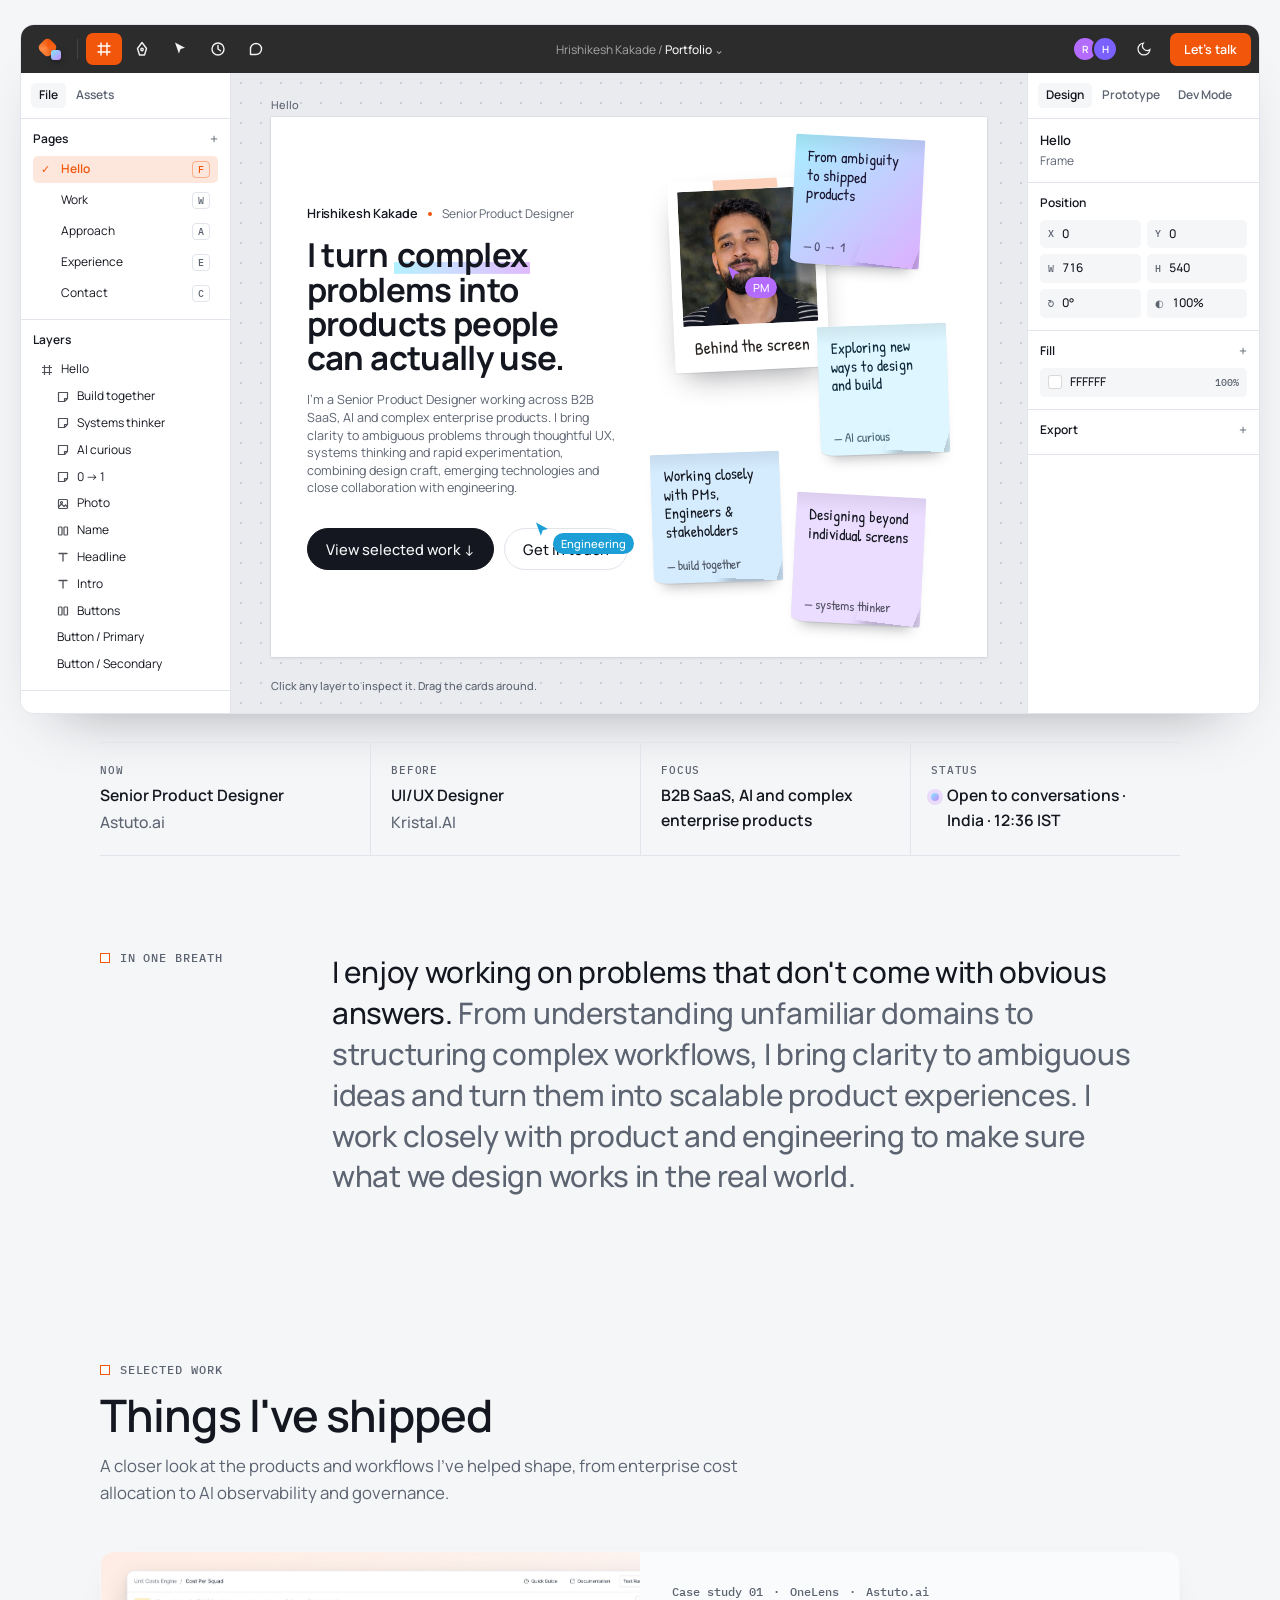
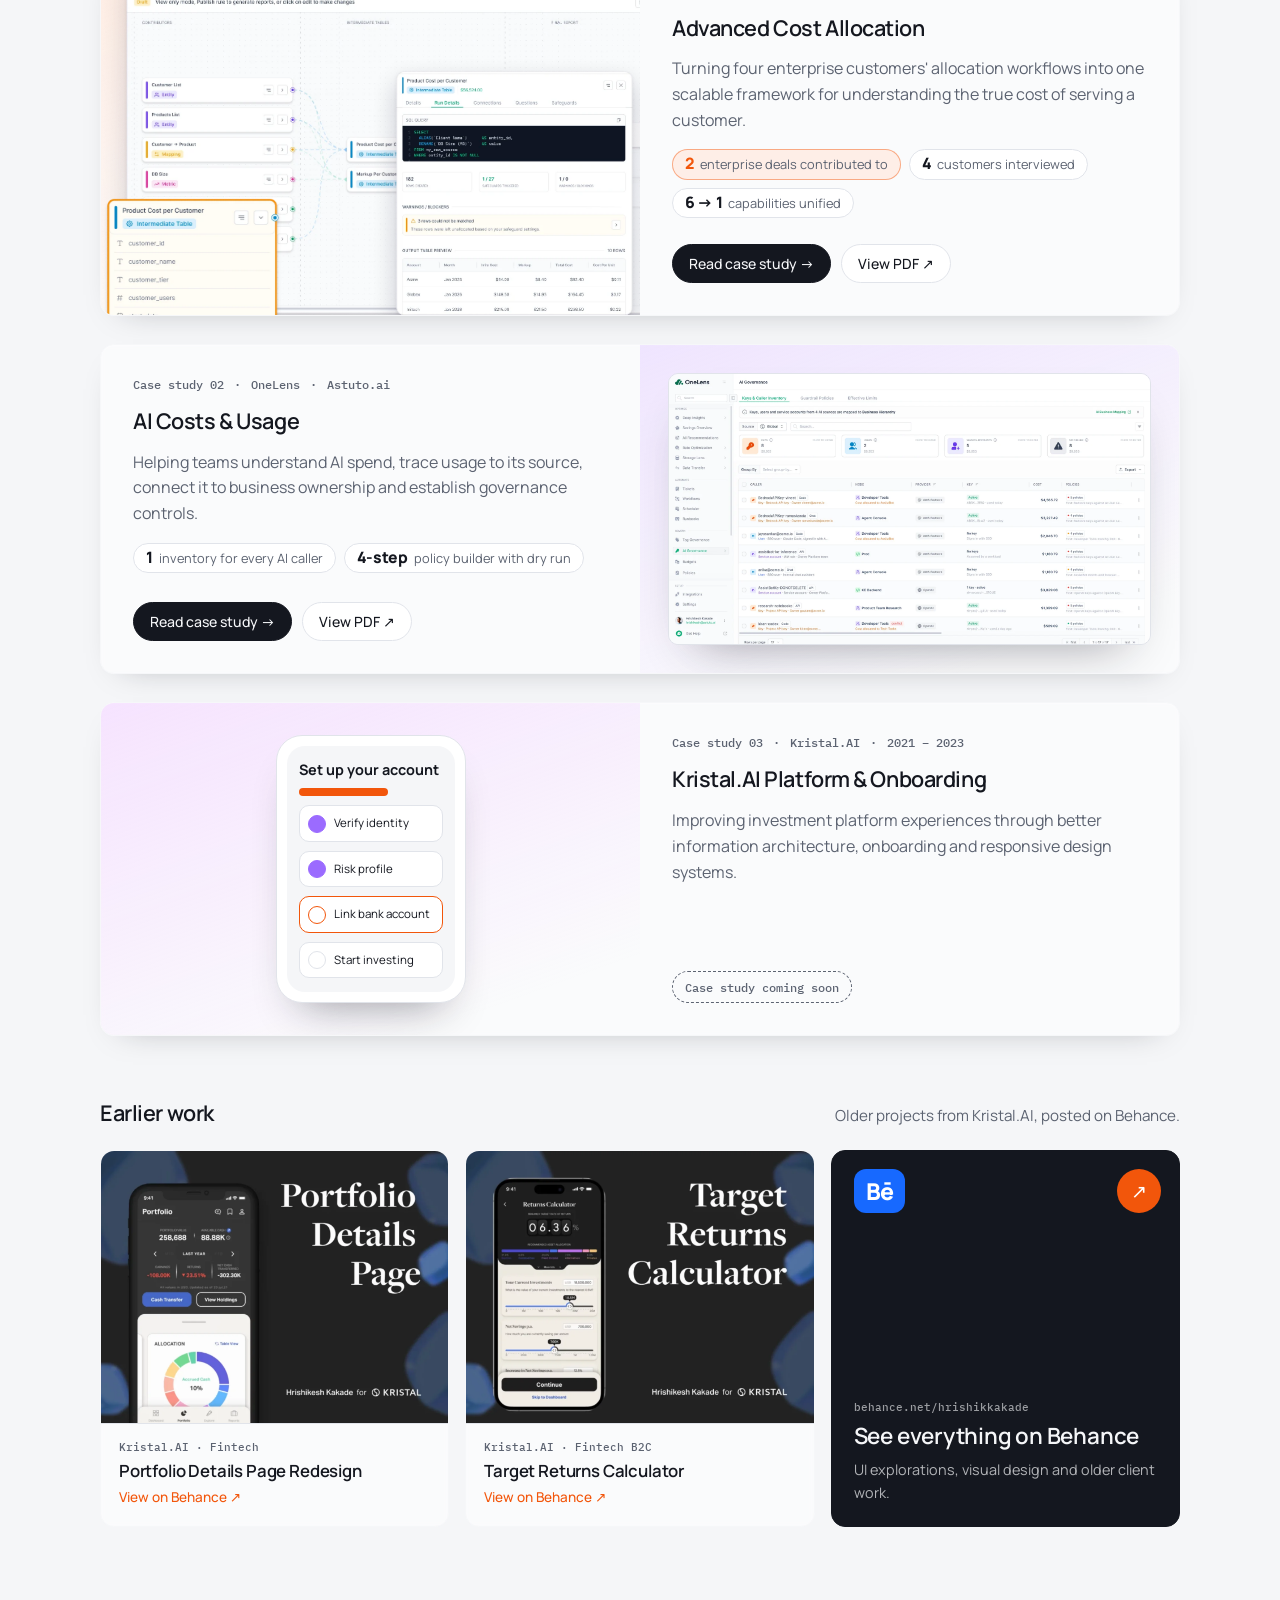
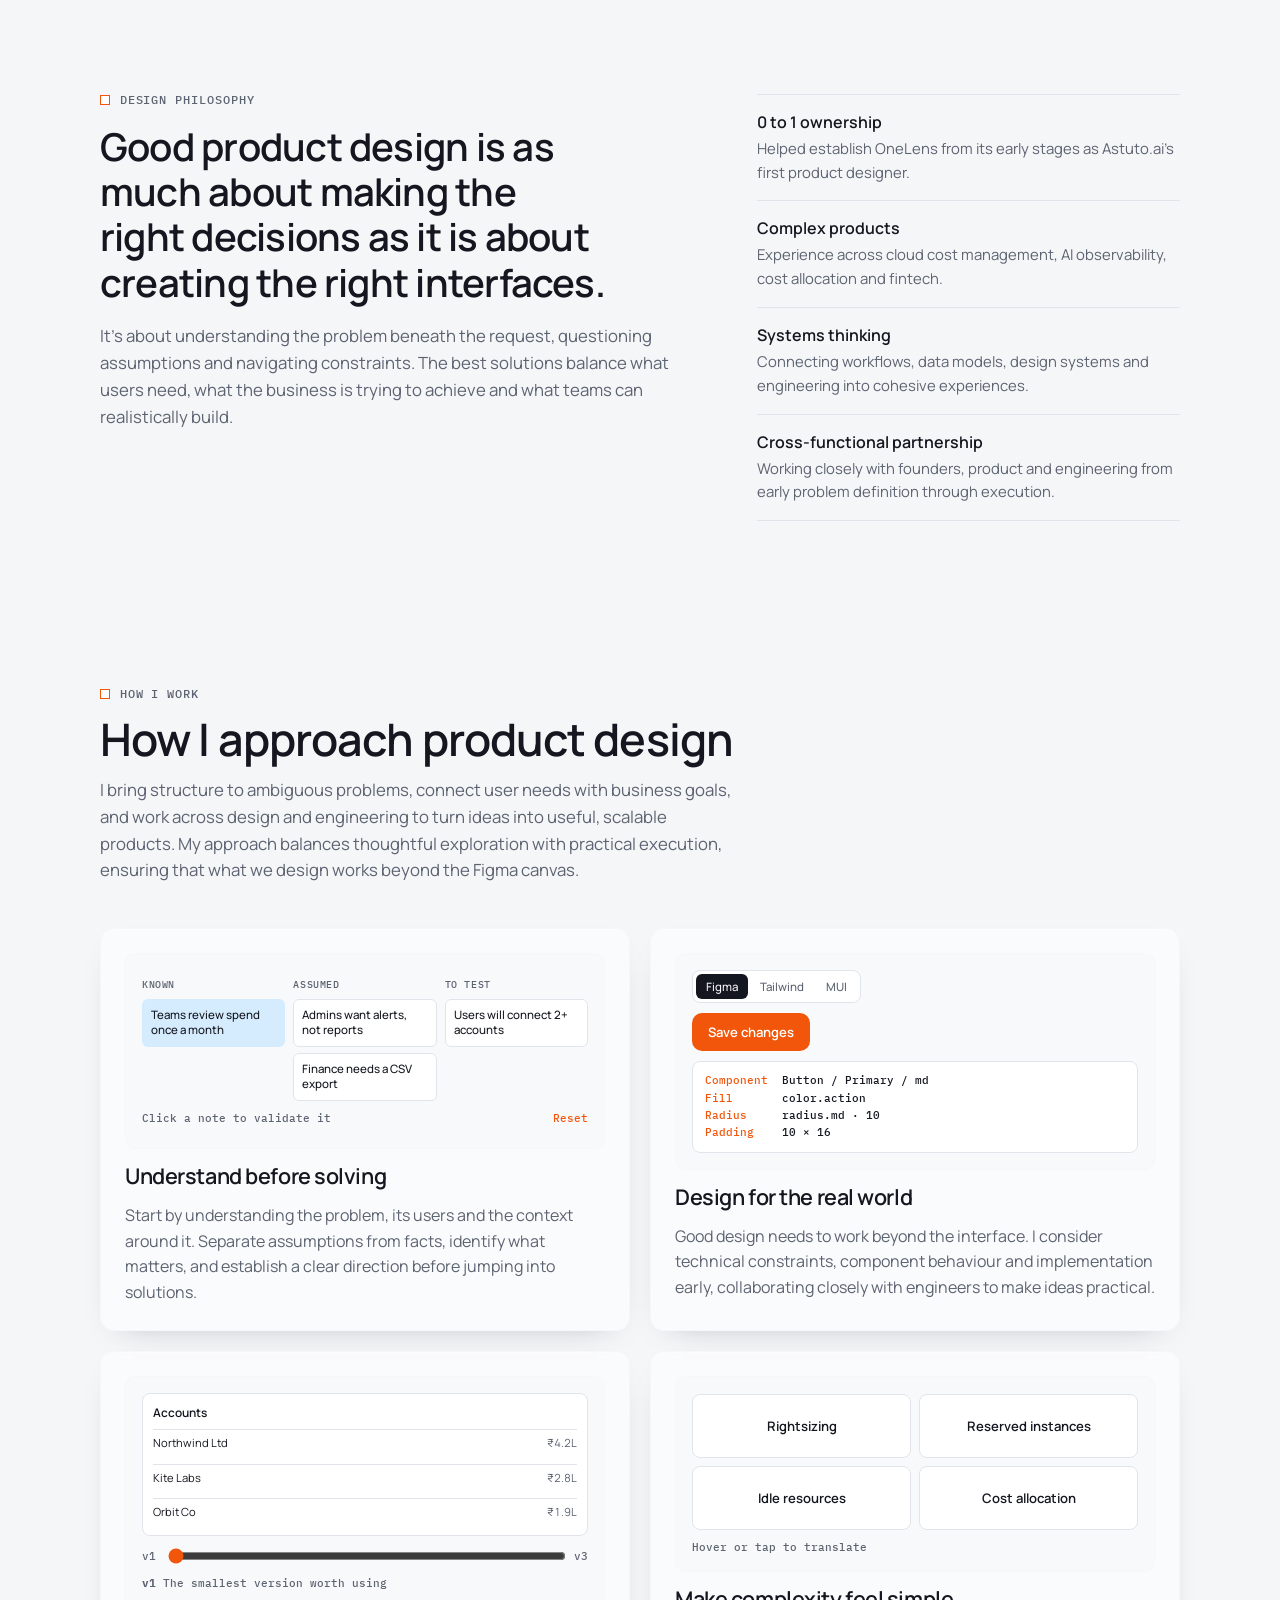
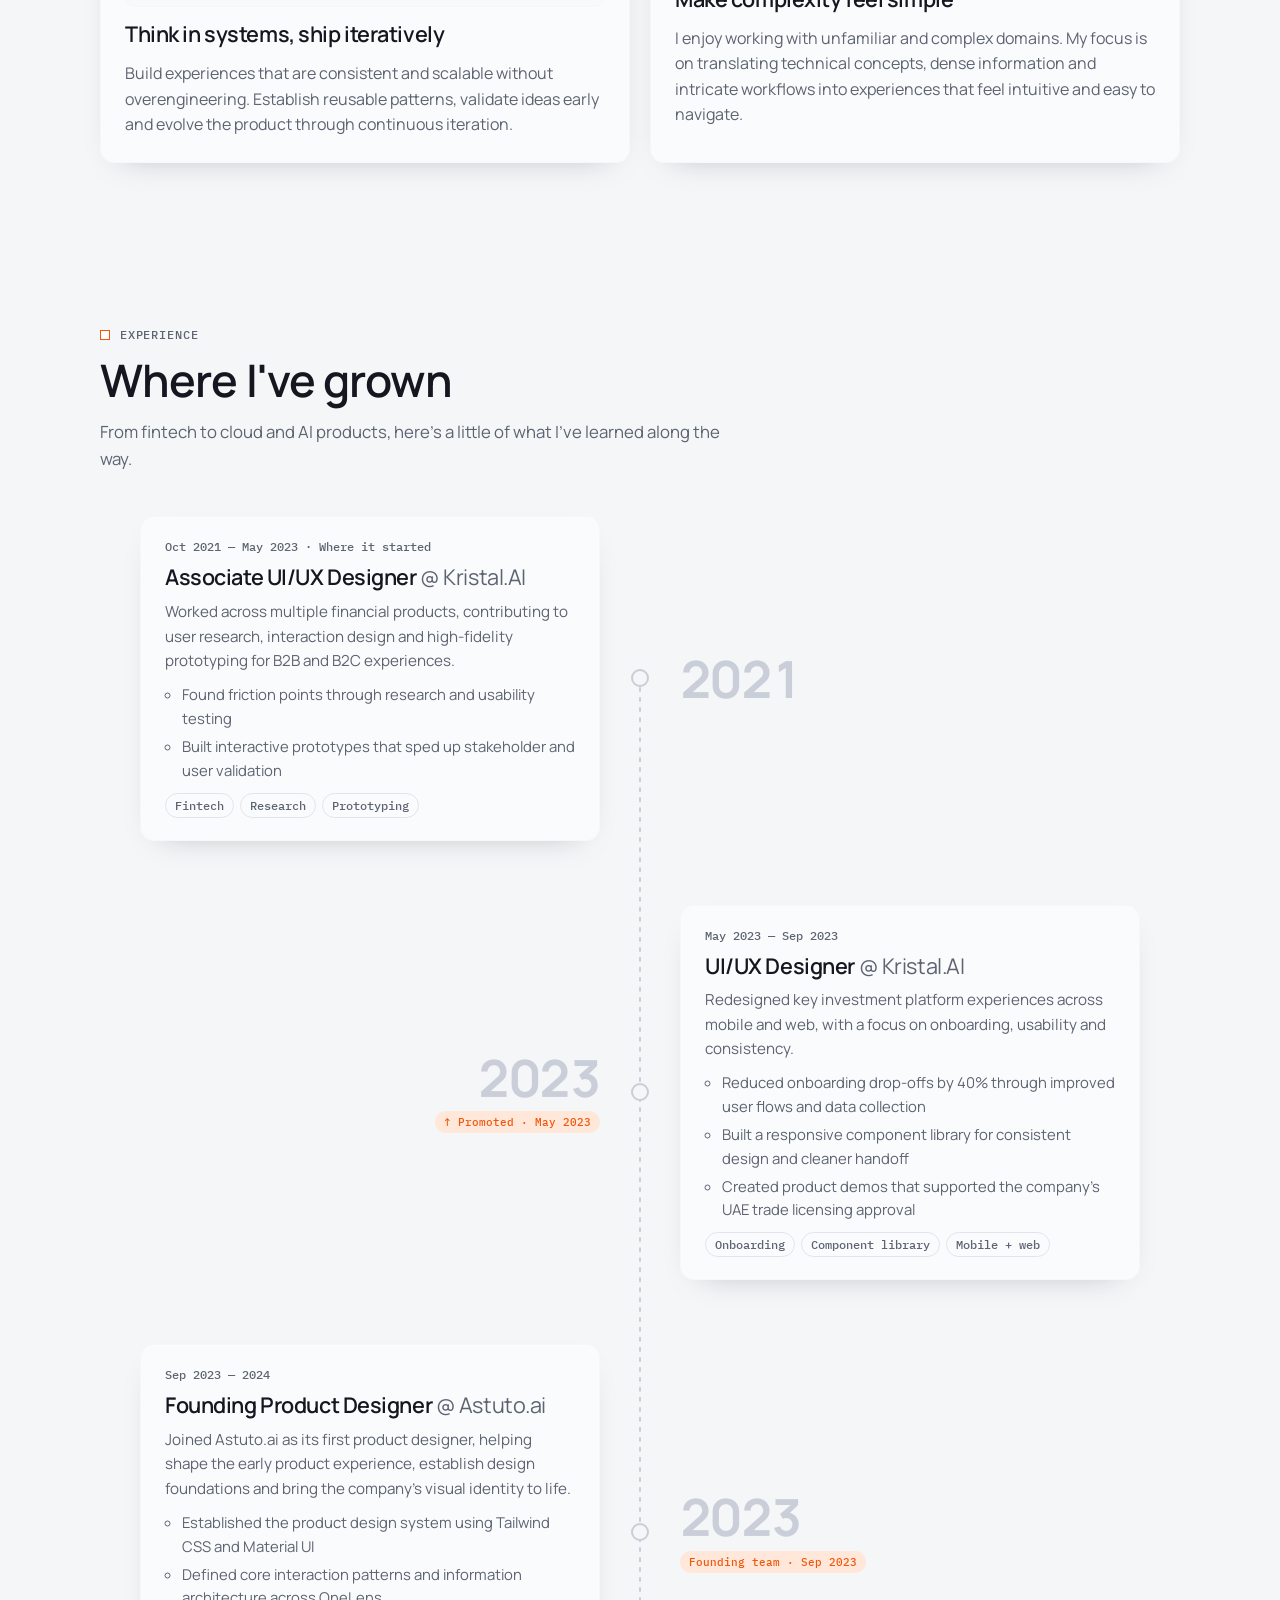
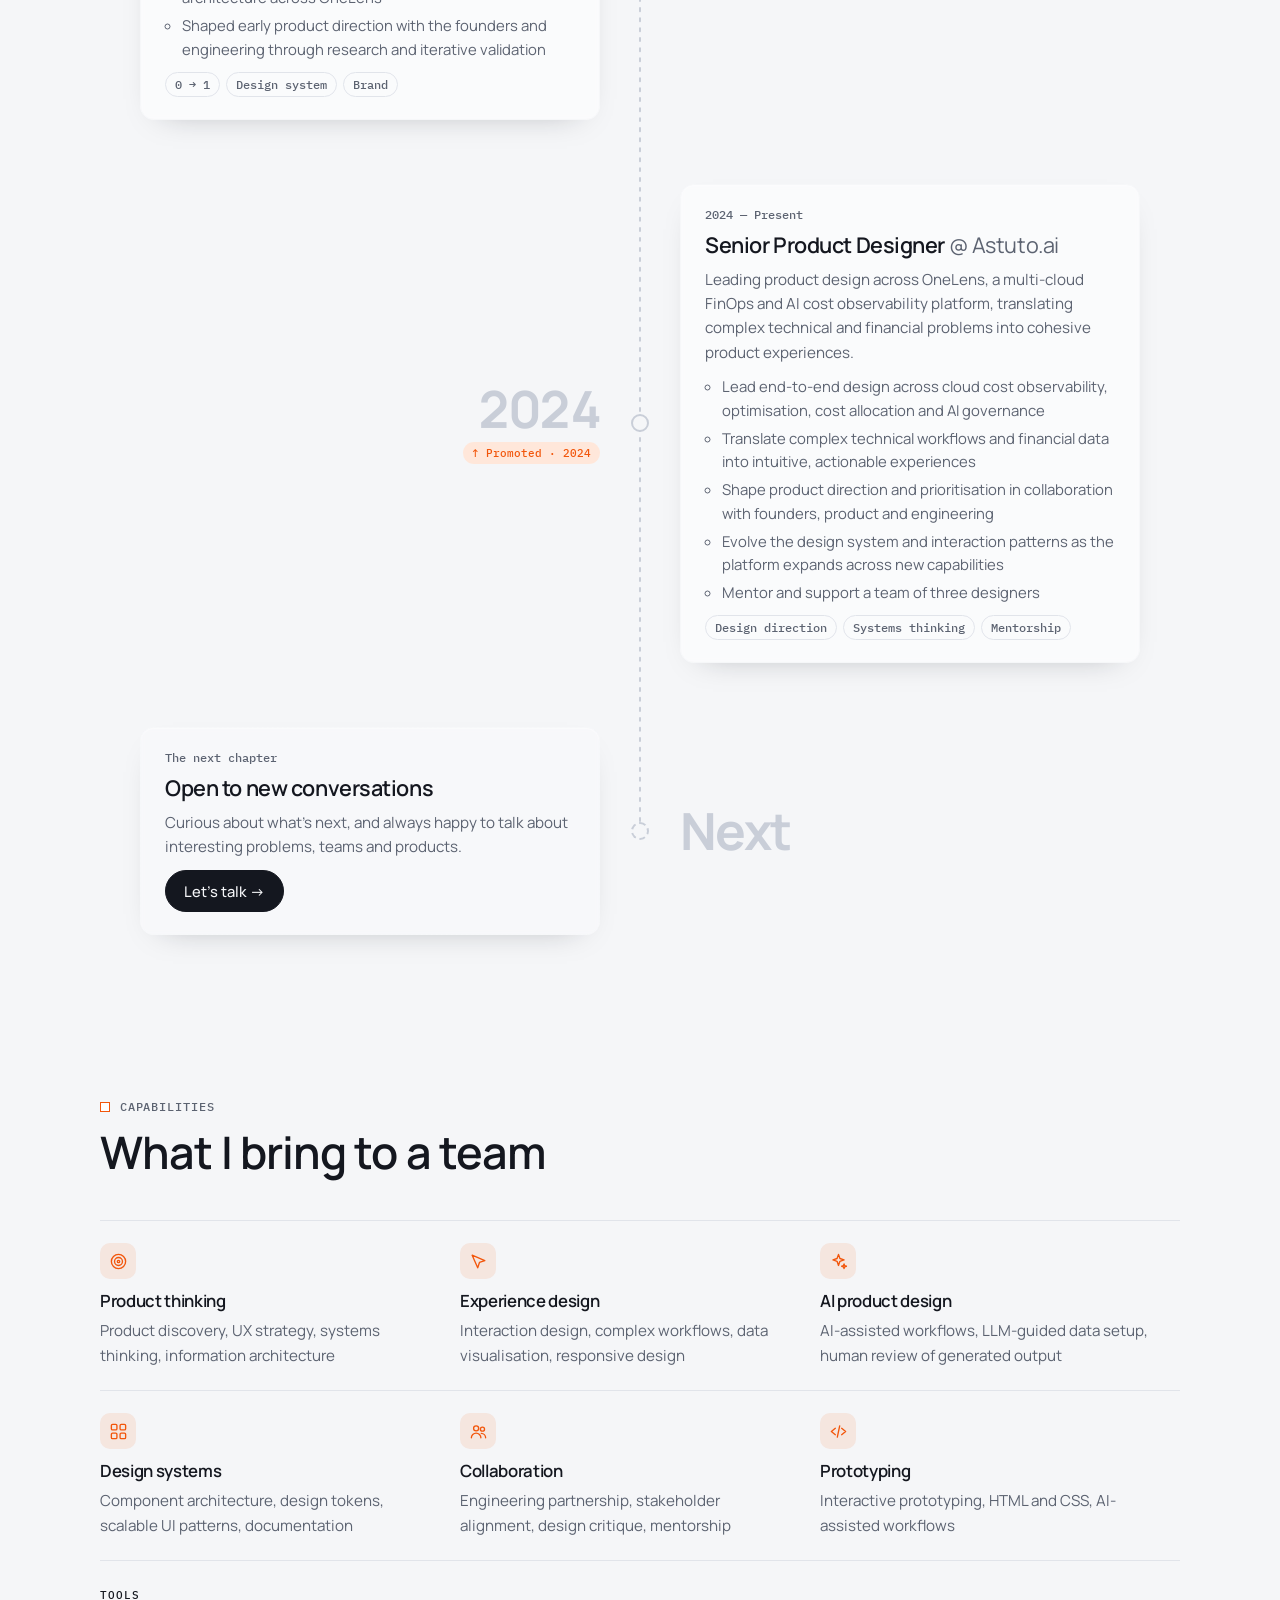
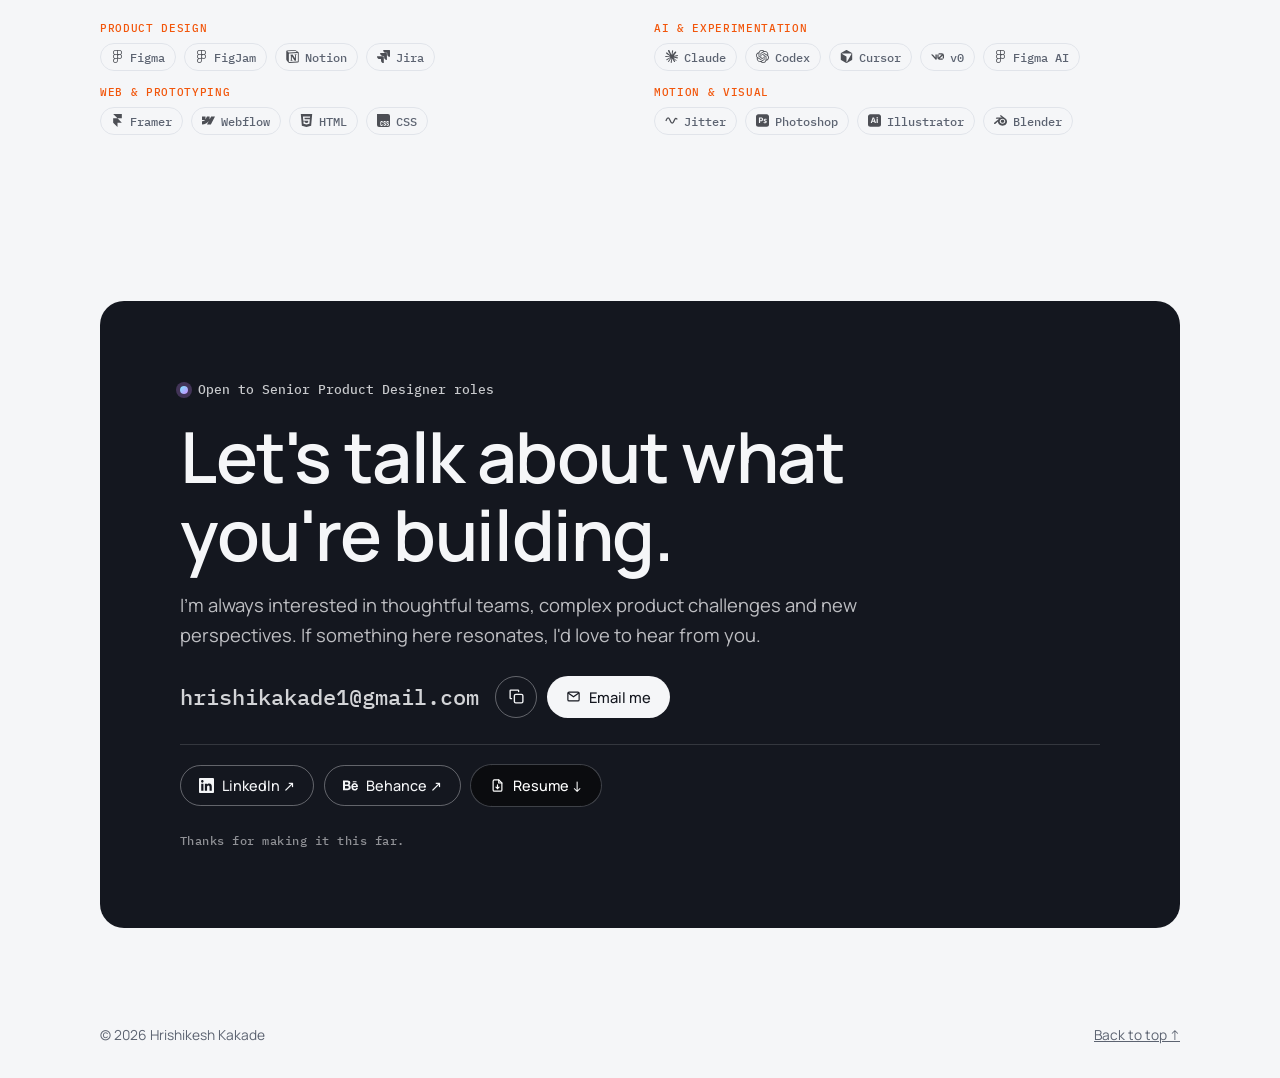
==== commit b70d6b33: "Homepage copy updates - Senior Product Designer experience card - In one breath, Design philosophy p" ====
--- a/index.html
+++ b/index.html
@@ -684,7 +684,7 @@
   <section class="wrap" aria-label="Introduction">
     <div class="intro">
       <span class="eyebrow">In one breath</span>
-      <p>I enjoy working on problems that don't come with obvious answers. <span>From understanding unfamiliar domains to structuring complex workflows, I bring clarity to early-stage ideas and turn them into scalable product experiences. I work closely with engineering and product teams to make sure good design translates into products that actually work.</span></p>
+      <p>I enjoy working on problems that don't come with obvious answers. <span>From understanding unfamiliar domains to structuring complex workflows, I bring clarity to ambiguous ideas and turn them into scalable product experiences. I work closely with product and engineering to make sure what we design works in the real world.</span></p>
     </div>
   </section>
 
@@ -692,7 +692,7 @@
     <div class="sec-head">
       <span class="eyebrow">Selected work</span>
       <h2>Things I've shipped</h2>
-      <p>Work on OneLens, Astuto.ai's cloud cost platform. Open a card for the problem, what I did and the outcome.</p>
+      <p>A closer look at the products and workflows I've helped shape, from enterprise cost allocation to AI observability and governance.</p>
     </div>
     <div class="work-list" id="workList"></div>
 
@@ -736,13 +736,13 @@
       <div class="phil-main">
         <span class="eyebrow">Design philosophy</span>
         <h2 id="philH">Good product design is as much about making the right decisions as it is about creating the right interfaces.</h2>
-        <p>It's about understanding the problem deeply, navigating constraints, questioning assumptions and finding solutions that work for both the people using a product and the teams building it.</p>
+        <p>It's about understanding the problem beneath the request, questioning assumptions and navigating constraints. The best solutions balance what users need, what the business is trying to achieve and what teams can realistically build.</p>
       </div>
       <ul class="diffs">
-        <li><b>0 to 1 ownership</b><span>Helped build OneLens from its early stages as Astuto's first product designer.</span></li>
-        <li><b>Complex products</b><span>Cloud cost management, AI observability, cost allocation and fintech.</span></li>
-        <li><b>Systems thinking</b><span>How workflows, data models, design systems and engineering fit together.</span></li>
-        <li><b>Cross-functional work</b><span>Close partnership with founders and engineers, from idea to execution.</span></li>
+        <li><b>0 to 1 ownership</b><span>Helped establish OneLens from its early stages as Astuto.ai's first product designer.</span></li>
+        <li><b>Complex products</b><span>Experience across cloud cost management, AI observability, cost allocation and fintech.</span></li>
+        <li><b>Systems thinking</b><span>Connecting workflows, data models, design systems and engineering into cohesive experiences.</span></li>
+        <li><b>Cross-functional partnership</b><span>Working closely with founders, product and engineering from early problem definition through execution.</span></li>
       </ul>
     </div>
   </section>
@@ -861,9 +861,9 @@
           <div class="card">
             <span class="dates">2024 — Present</span>
             <h3>Senior Product Designer <em>@ Astuto.ai</em></h3>
-            <p>Leading product design across OneLens with the founders, product and engineering, shaping complex initiatives from discovery through execution.</p>
-            <ul><li>Own end-to-end design direction across cloud cost observability, optimisation and allocation</li><li>Translate complex technical and financial workflows into intuitive, scalable experiences</li><li>Evolve the design system and interaction patterns as the platform scales</li><li>Manage and mentor a team of 3 designers</li></ul>
-            <div class="tags"><span class="tag">Design direction</span><span class="tag">Systems</span><span class="tag">Mentoring</span></div>
+            <p>Leading product design across OneLens, a multi-cloud FinOps and AI cost observability platform, translating complex technical and financial problems into cohesive product experiences.</p>
+            <ul><li>Lead end-to-end design across cloud cost observability, optimisation, cost allocation and AI governance</li><li>Translate complex technical workflows and financial data into intuitive, actionable experiences</li><li>Shape product direction and prioritisation in collaboration with founders, product and engineering</li><li>Evolve the design system and interaction patterns as the platform expands across new capabilities</li><li>Mentor and support a team of three designers</li></ul>
+            <div class="tags"><span class="tag">Design direction</span><span class="tag">Systems thinking</span><span class="tag">Mentorship</span></div>
           </div>
         </li>
         <li class="stop next">
@@ -941,7 +941,7 @@
     id:"ai-costs", pdf:"", title:"AI Costs & Usage", product:"OneLens", year:"Astuto.ai",
     tags:["AI FinOps","B2B SaaS","Governance","Data UX"], cover:"c-lilac", ui:"ai", img:"img/ai/inventory.webp",
     imgAlt:"Keys and Caller Inventory in OneLens AI Governance",
-    blurb:"Helping teams see AI spend, trace it to the caller behind it, connect it to business ownership and put guardrails on it.",
+    blurb:"Helping teams understand AI spend, trace usage to its source, connect it to business ownership and establish governance controls.",
     outcomes:[["1","inventory for every AI caller"],["4-step","policy builder with dry run"]],
     brief:[["Problem","A provider bill shows AI spend, not which caller drove it, who owns it or how to control it."],["My role","Senior Product Designer. Product UX, information architecture, interaction and interface design."]]
   },
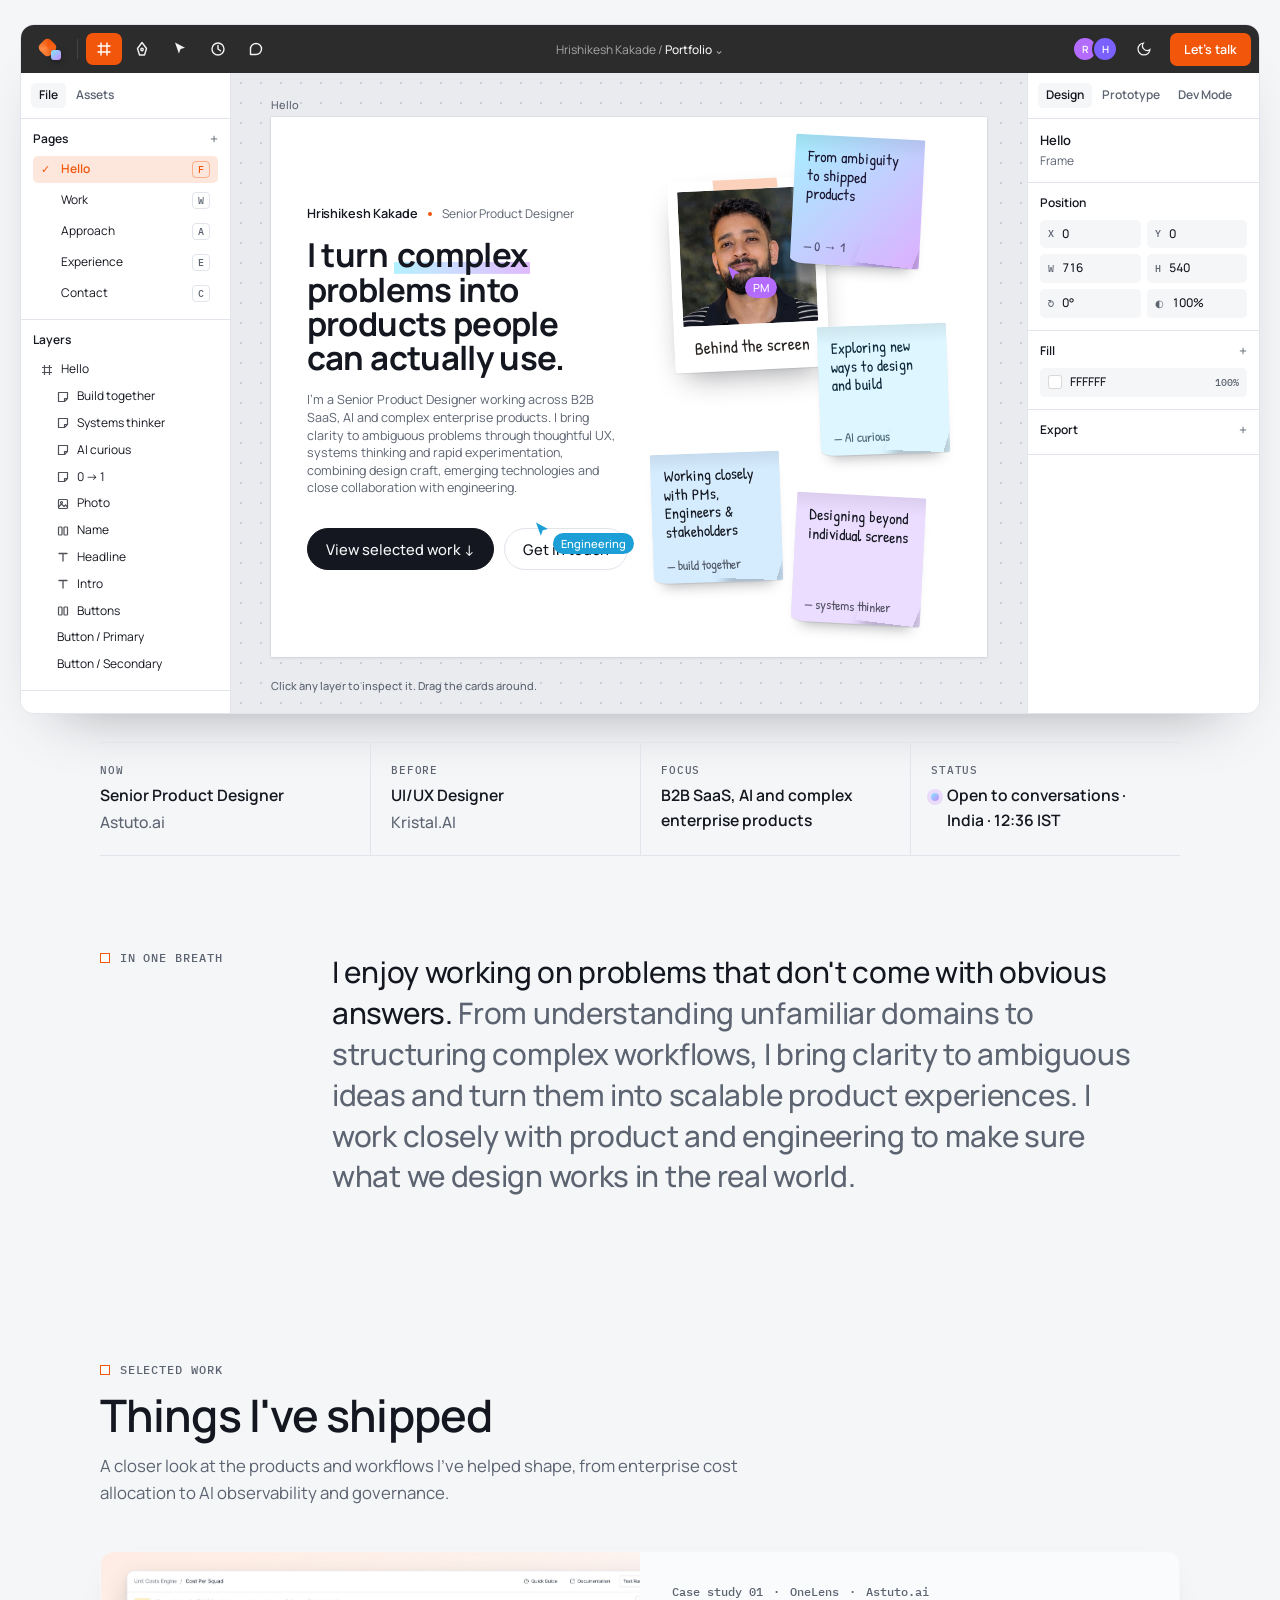
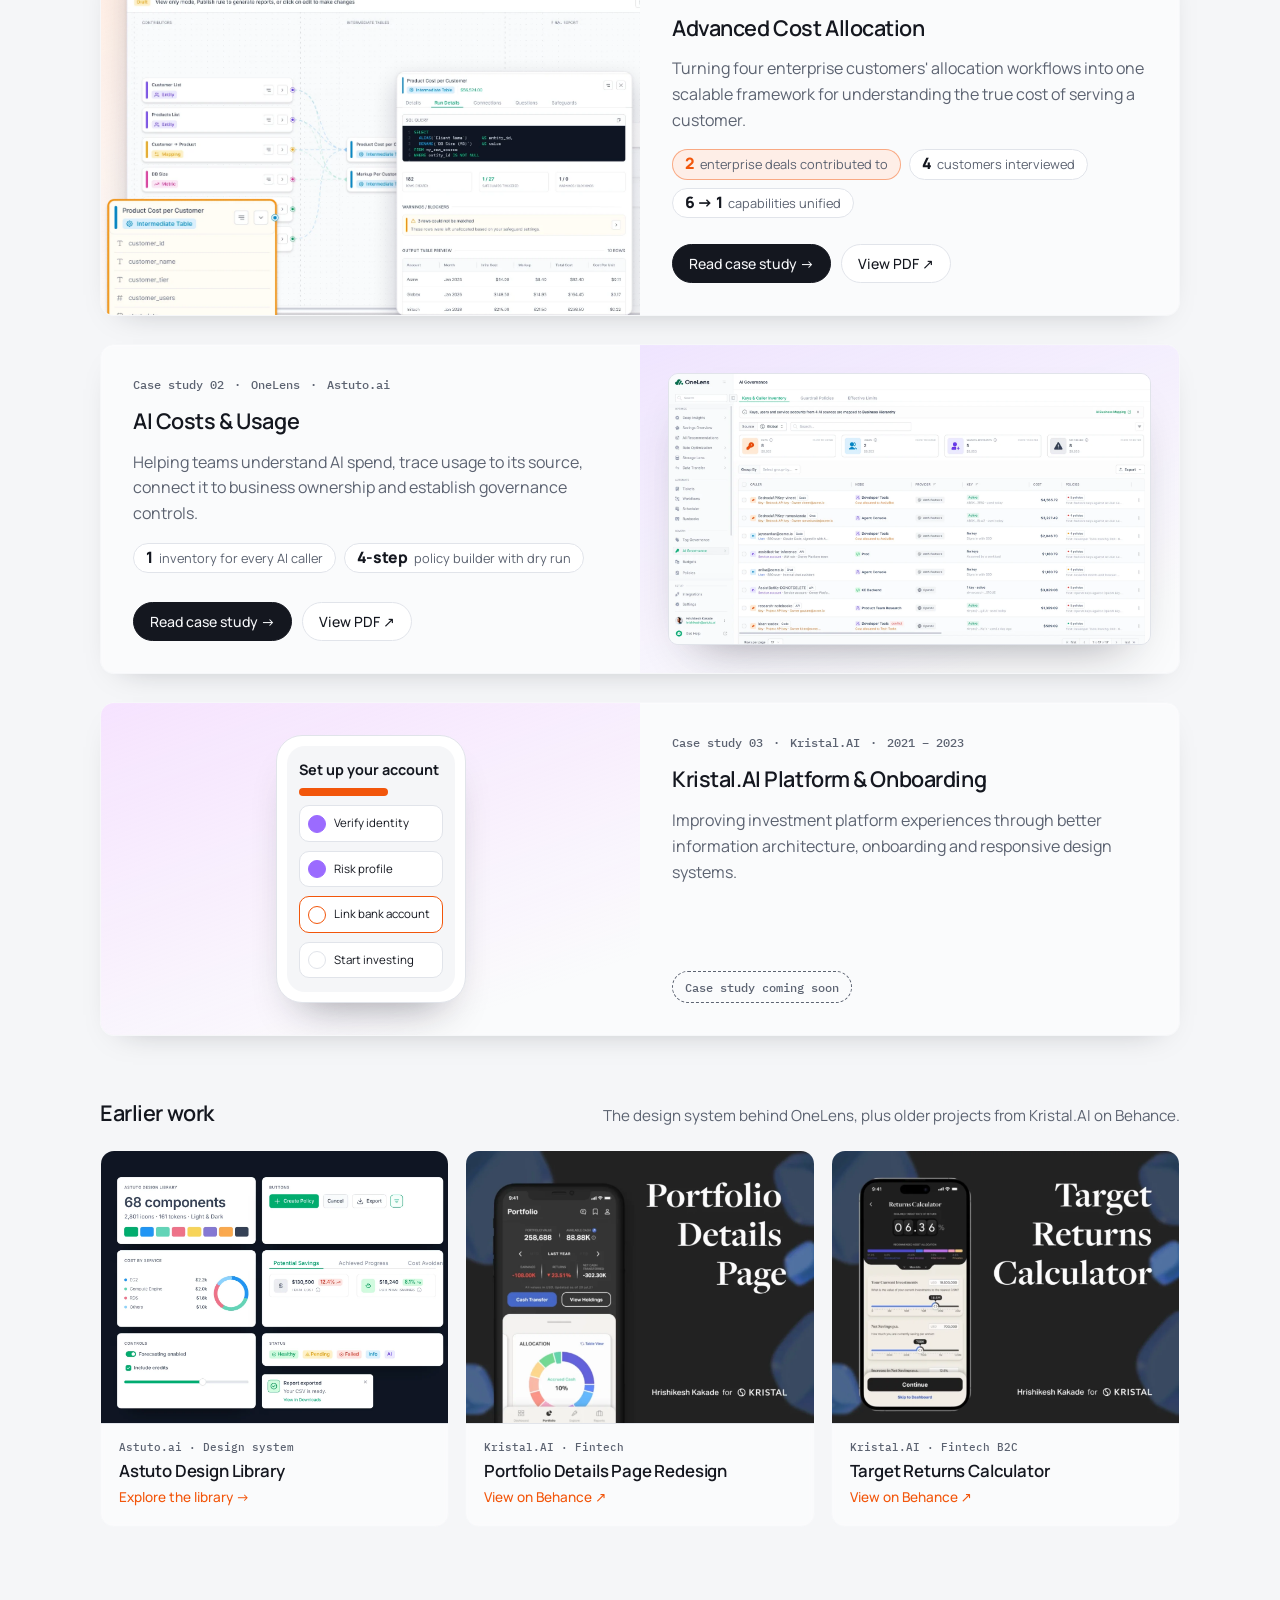
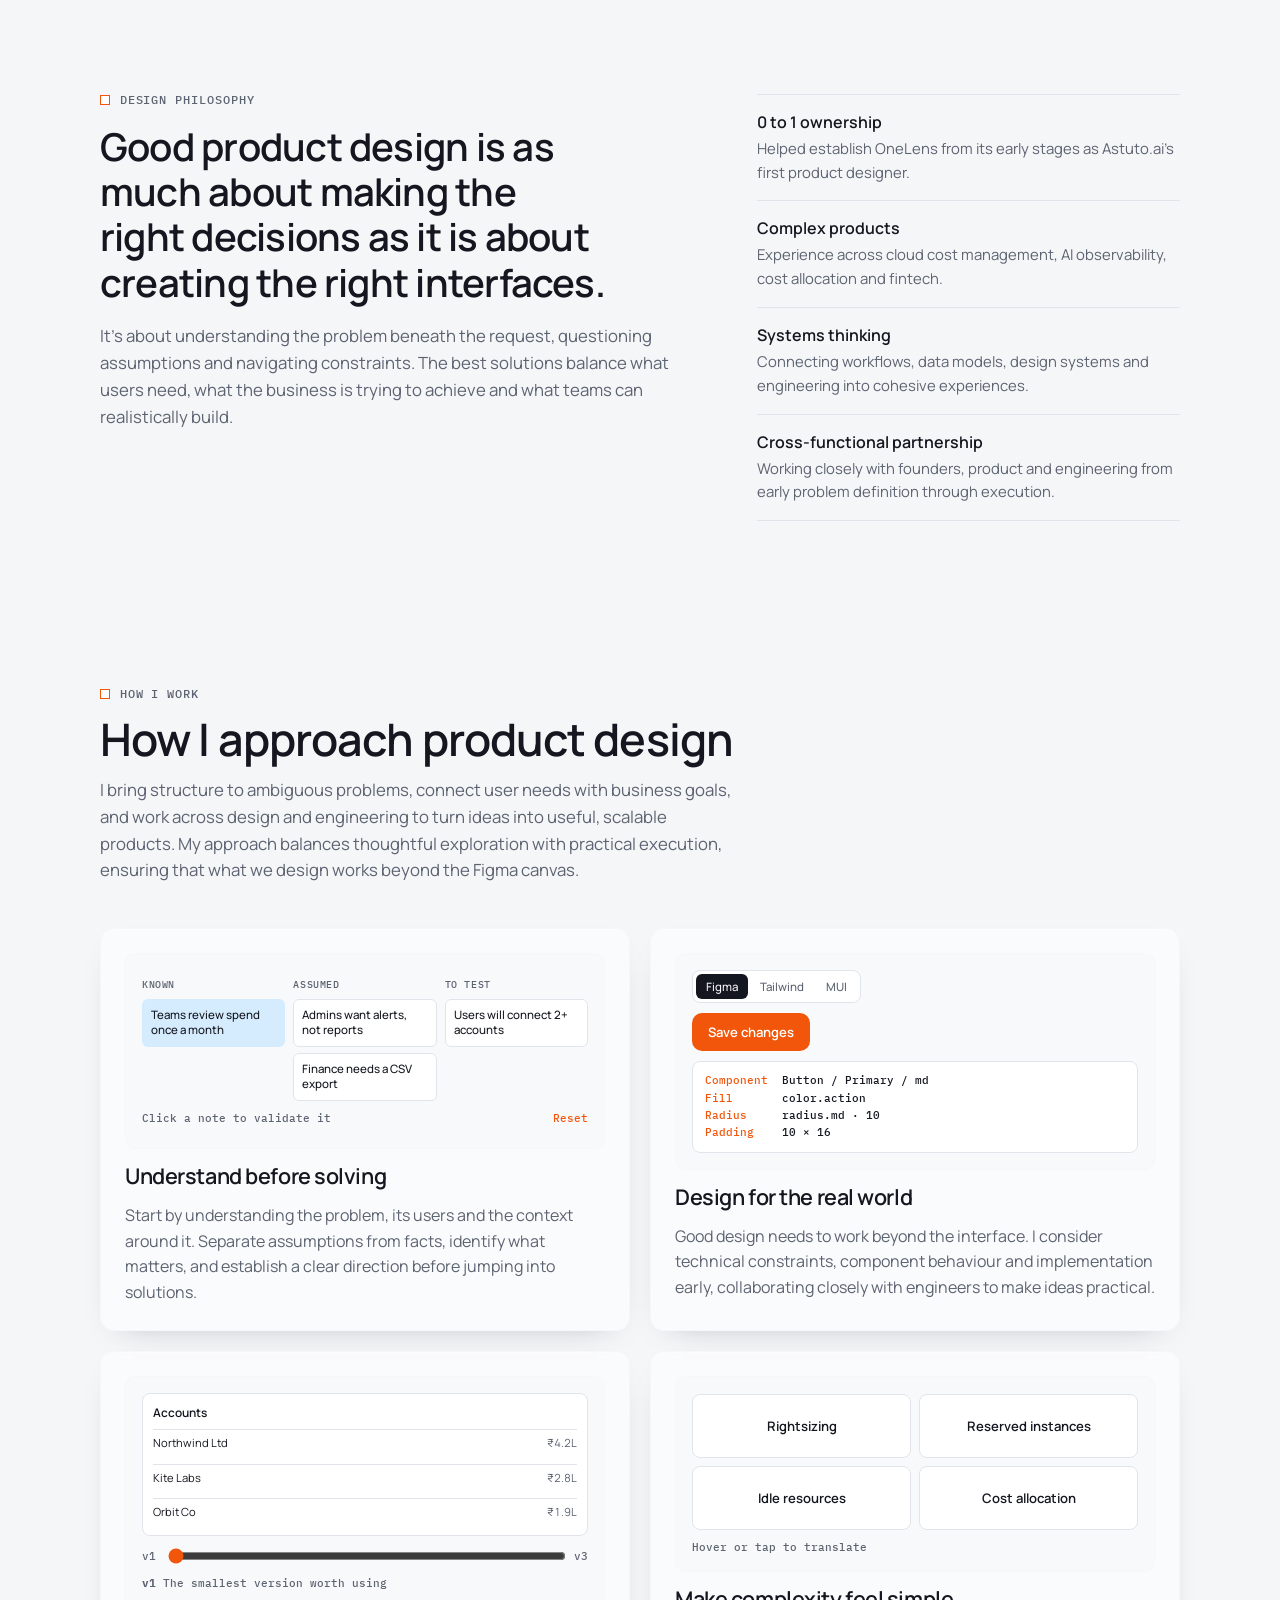
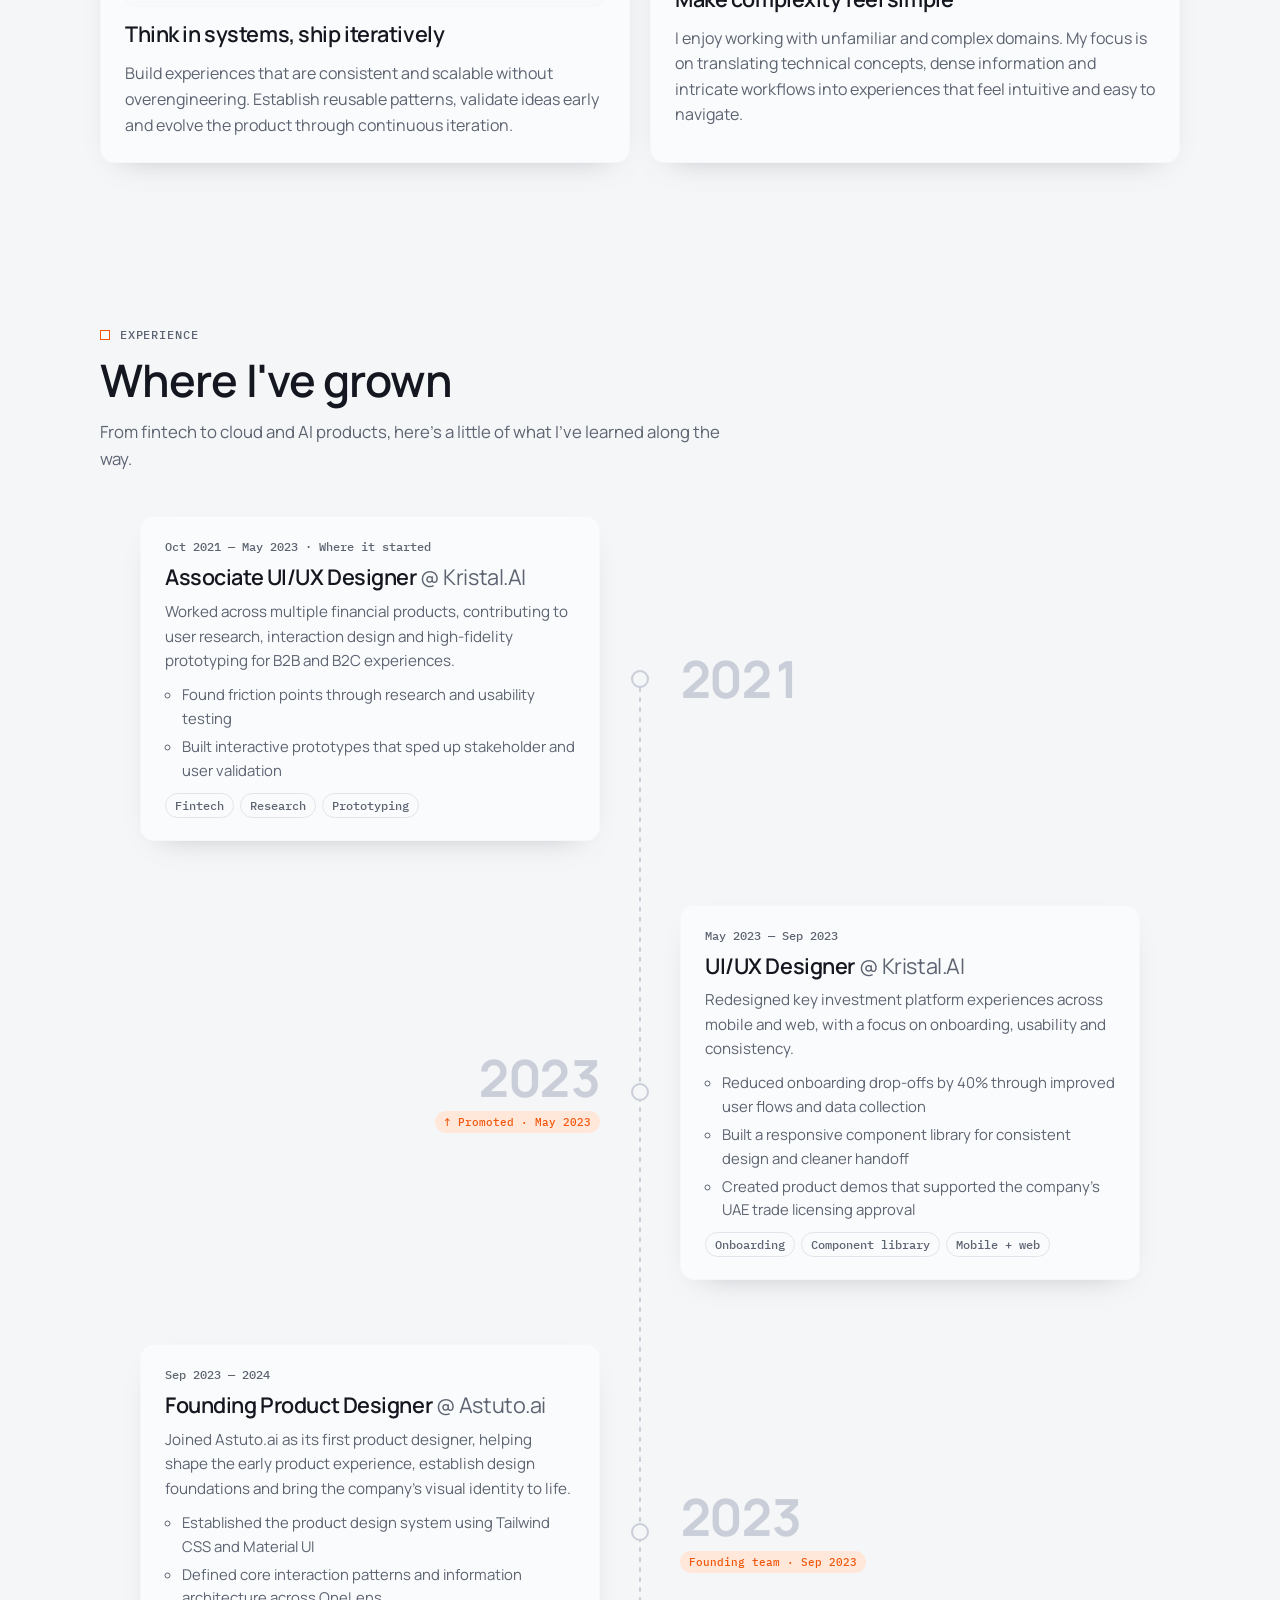
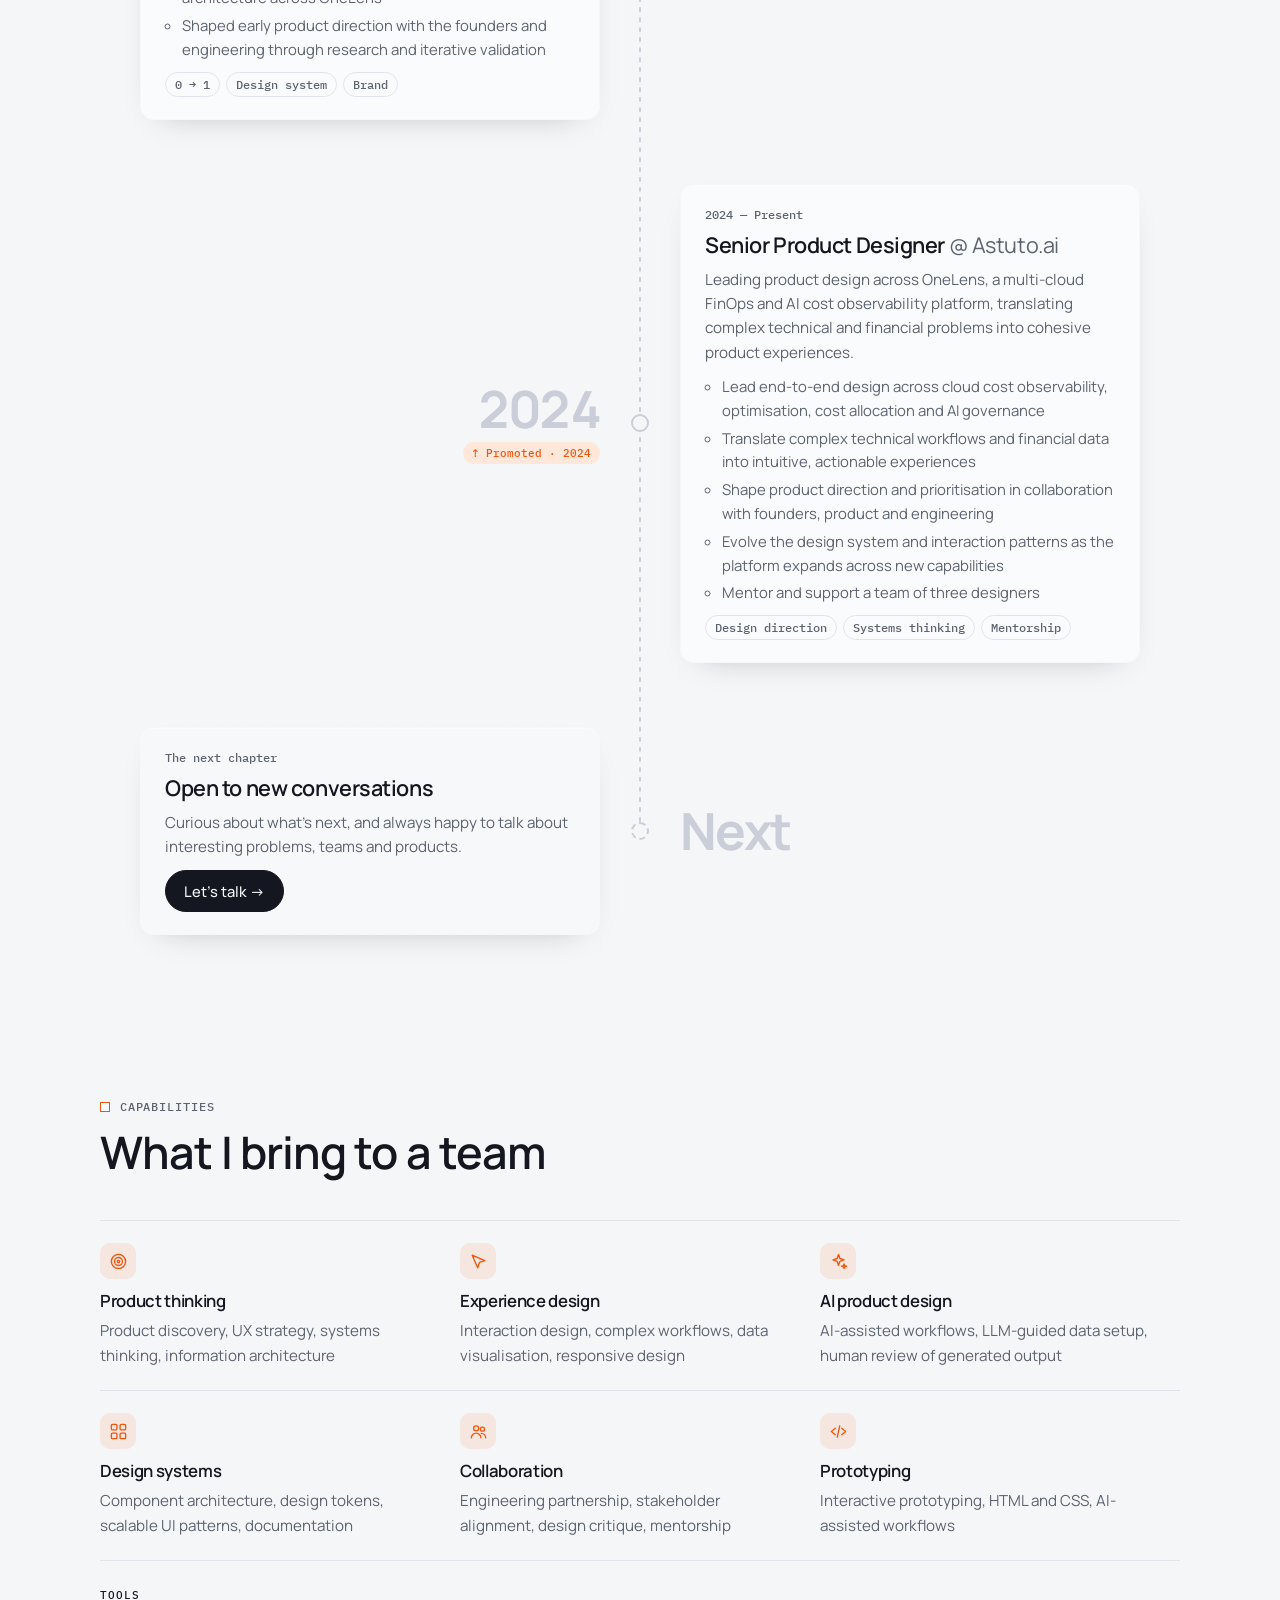
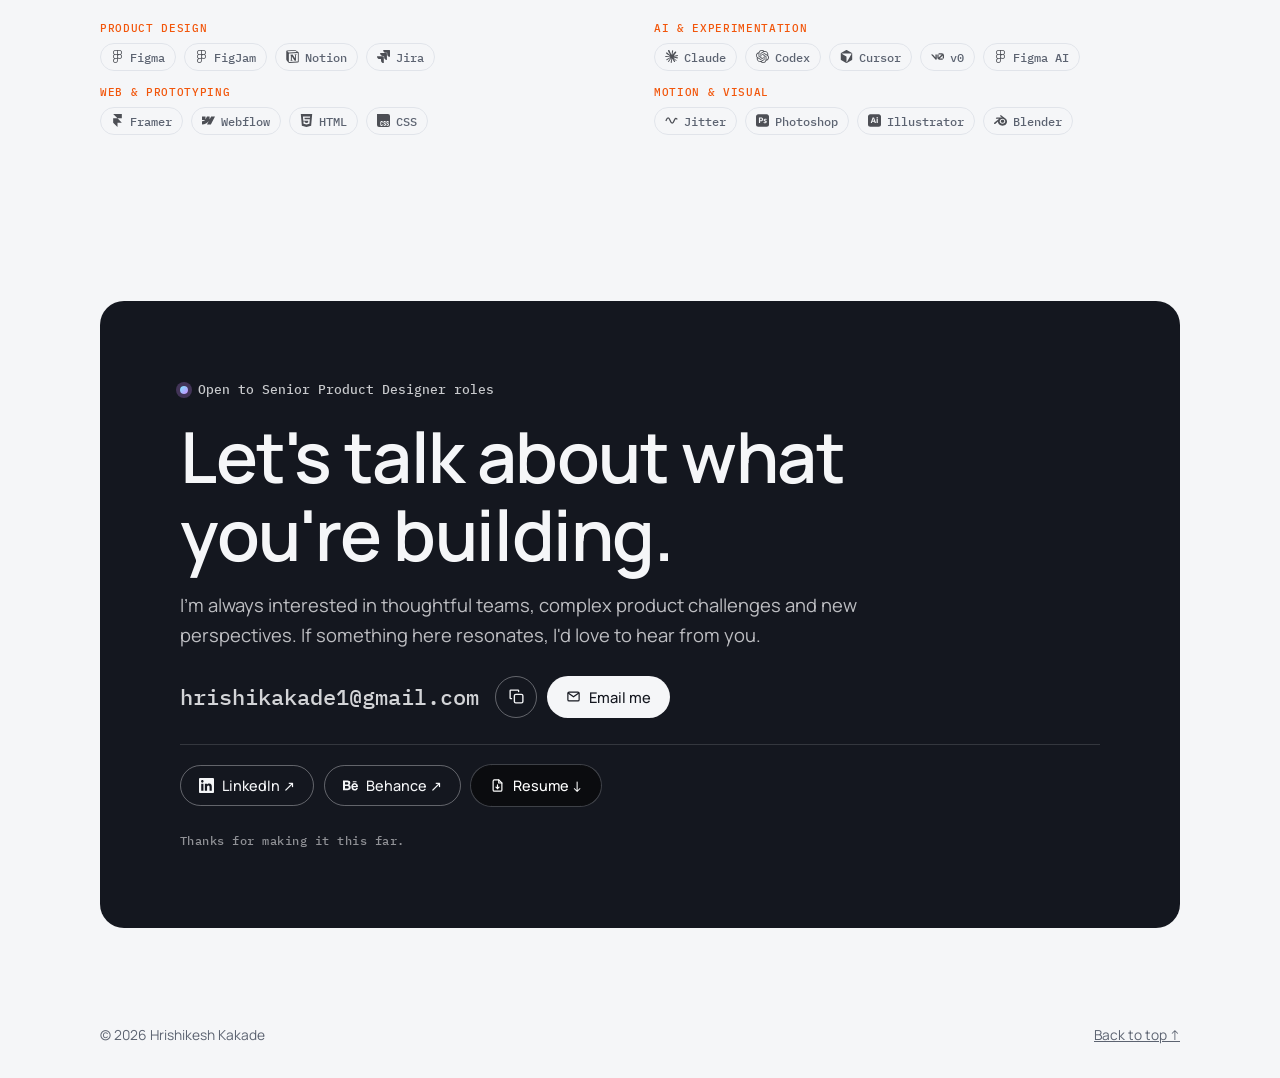
==== commit 0d2def68: "Add Astuto Design Library case study with live component playground New design-library.html page bui" ====
--- a/index.html
+++ b/index.html
@@ -350,15 +350,7 @@
 .ew-meta{font:500 .68rem var(--f-mono);color:var(--muted)}
 .ew h4{margin:0;font:600 1.05rem/1.25 var(--f-display);letter-spacing:-.01em}
 .ew-link{font-size:.85rem;color:var(--select);font-weight:500}
-.ew-all{background:var(--ink);color:var(--bg);border-color:var(--ink)}
-.ew-all-in{position:relative;flex:1;padding:22px;display:flex;flex-direction:column;gap:8px;justify-content:flex-end;min-height:220px}
-.ew-all .ew-meta{color:color-mix(in srgb,var(--bg) 60%,transparent)}
-.ew-all h4{font-size:1.4rem}
-.ew-be{position:absolute;top:18px;left:22px;height:44px;padding:0 12px;border-radius:12px;background:#1769FF;color:#fff;display:grid;place-items:center;font:800 1.45rem/1 var(--f-display);letter-spacing:-.04em}
-.ew-all p{color:color-mix(in srgb,var(--bg) 70%,transparent);font-size:.9rem}
-.ew-arrow{position:absolute;top:18px;right:18px;width:44px;height:44px;border-radius:50%;background:var(--select);color:#fff;display:grid;place-items:center;font-size:1.2rem;transition:transform .25s}
-.ew-all:hover .ew-arrow{transform:rotate(45deg)}
-@media (max-width:820px){.earlier-grid{grid-template-columns:1fr}.ew-all-in{min-height:160px}}
+@media (max-width:820px){.earlier-grid{grid-template-columns:1fr}}
 /* Principles */
 .principles{display:grid;grid-template-columns:repeat(2,1fr);gap:20px}
 .principle{border:1px solid var(--line);border-radius:var(--r);background:var(--surface);padding:24px;display:grid;gap:14px;align-content:start}
@@ -696,12 +688,20 @@
     </div>
     <div class="work-list" id="workList"></div>
 
-    <div class="earlier">
+    <div class="earlier" id="earlier">
       <div class="earlier-head">
         <h3>Earlier work</h3>
-        <p>Older projects from Kristal.AI, posted on Behance.</p>
+        <p>The design system behind OneLens, plus older projects from Kristal.AI on Behance.</p>
       </div>
       <div class="earlier-grid">
+        <a class="ew ew-ds" href="design-library.html">
+          <div class="ew-cover has-img"><img src="img/ds/cover.webp" alt="Astuto Design Library: buttons, status badges, a donut chart, stats and a toast from the OneLens component set" width="1228" height="959" loading="lazy" decoding="async"></div>
+          <div class="ew-body">
+            <span class="ew-meta">Astuto.ai · Design system</span>
+            <h4>Astuto Design Library</h4>
+            <span class="ew-link">Explore the library →</span>
+          </div>
+        </a>
         <a class="ew" href="https://www.behance.net/gallery/177973467/Portfolio-Details-Page-KristalAI" target="_blank" rel="noopener">
           <div class="ew-cover has-img"><img src="img/be/portfolio-details.webp" alt="Portfolio Details Page cover from Behance: the Kristal.AI portfolio screen on a phone" width="1228" height="959" loading="lazy" decoding="async"></div>
           <div class="ew-body">
@@ -716,15 +716,6 @@
             <span class="ew-meta">Kristal.AI · Fintech B2C</span>
             <h4>Target Returns Calculator</h4>
             <span class="ew-link">View on Behance ↗</span>
-          </div>
-        </a>
-        <a class="ew ew-all" href="https://www.behance.net/hrishikkakade" target="_blank" rel="noopener">
-          <div class="ew-all-in">
-            <span class="ew-be" aria-hidden="true">Bē</span>
-            <span class="ew-meta">behance.net/hrishikkakade</span>
-            <h4>See everything on Behance</h4>
-            <p>UI explorations, visual design and older client work.</p>
-            <span class="ew-arrow" aria-hidden="true">↗</span>
           </div>
         </a>
       </div>
@@ -1456,6 +1447,7 @@
     ['.chip',()=>'Translate'],
     ['.seg button',t=>'Show '+t.textContent],
     ['#sliceRange',()=>'Slide'],
+    ['.ew-ds',()=>'Open design library'],
     ['.ew',()=>'Open Behance ↗'],
     ['a[target="_blank"]',t=>t.textContent.replace('↗','').trim()+' ↗'],
     ['a[href^="#"],button',()=>''],
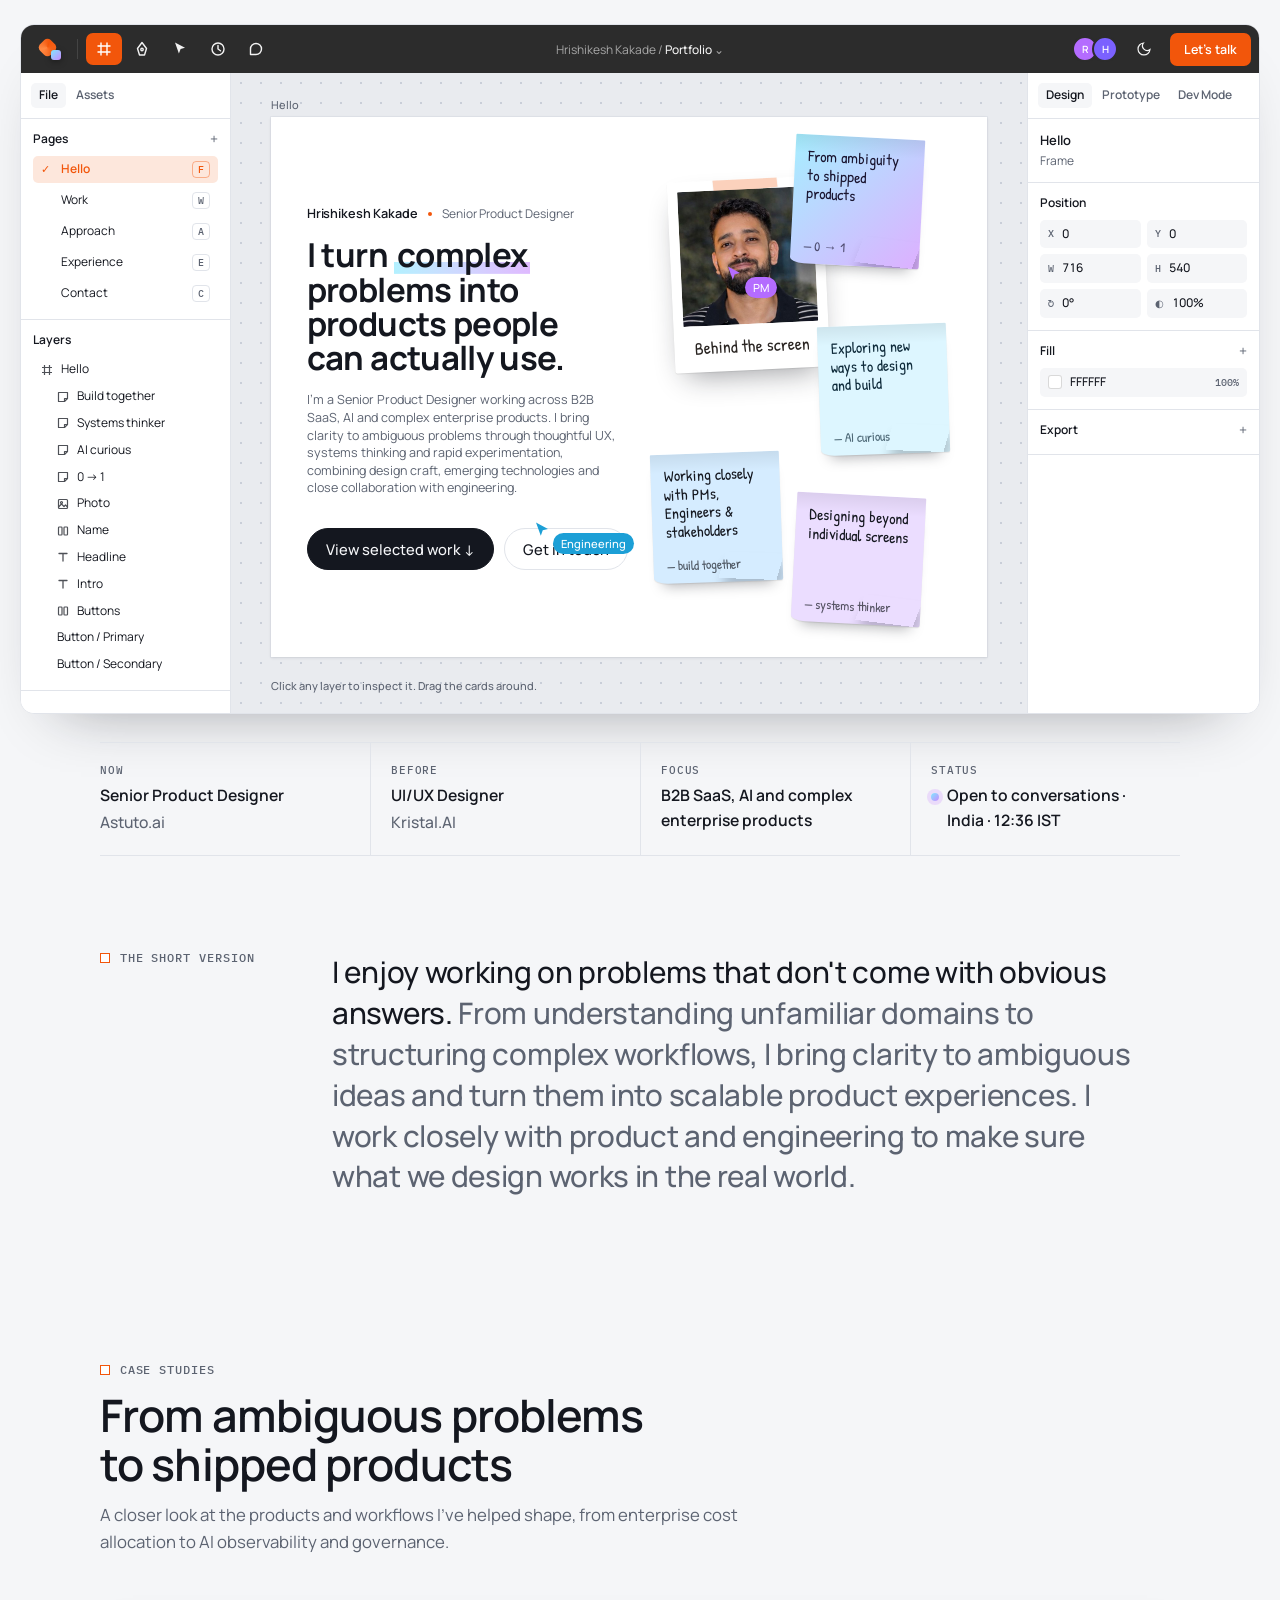
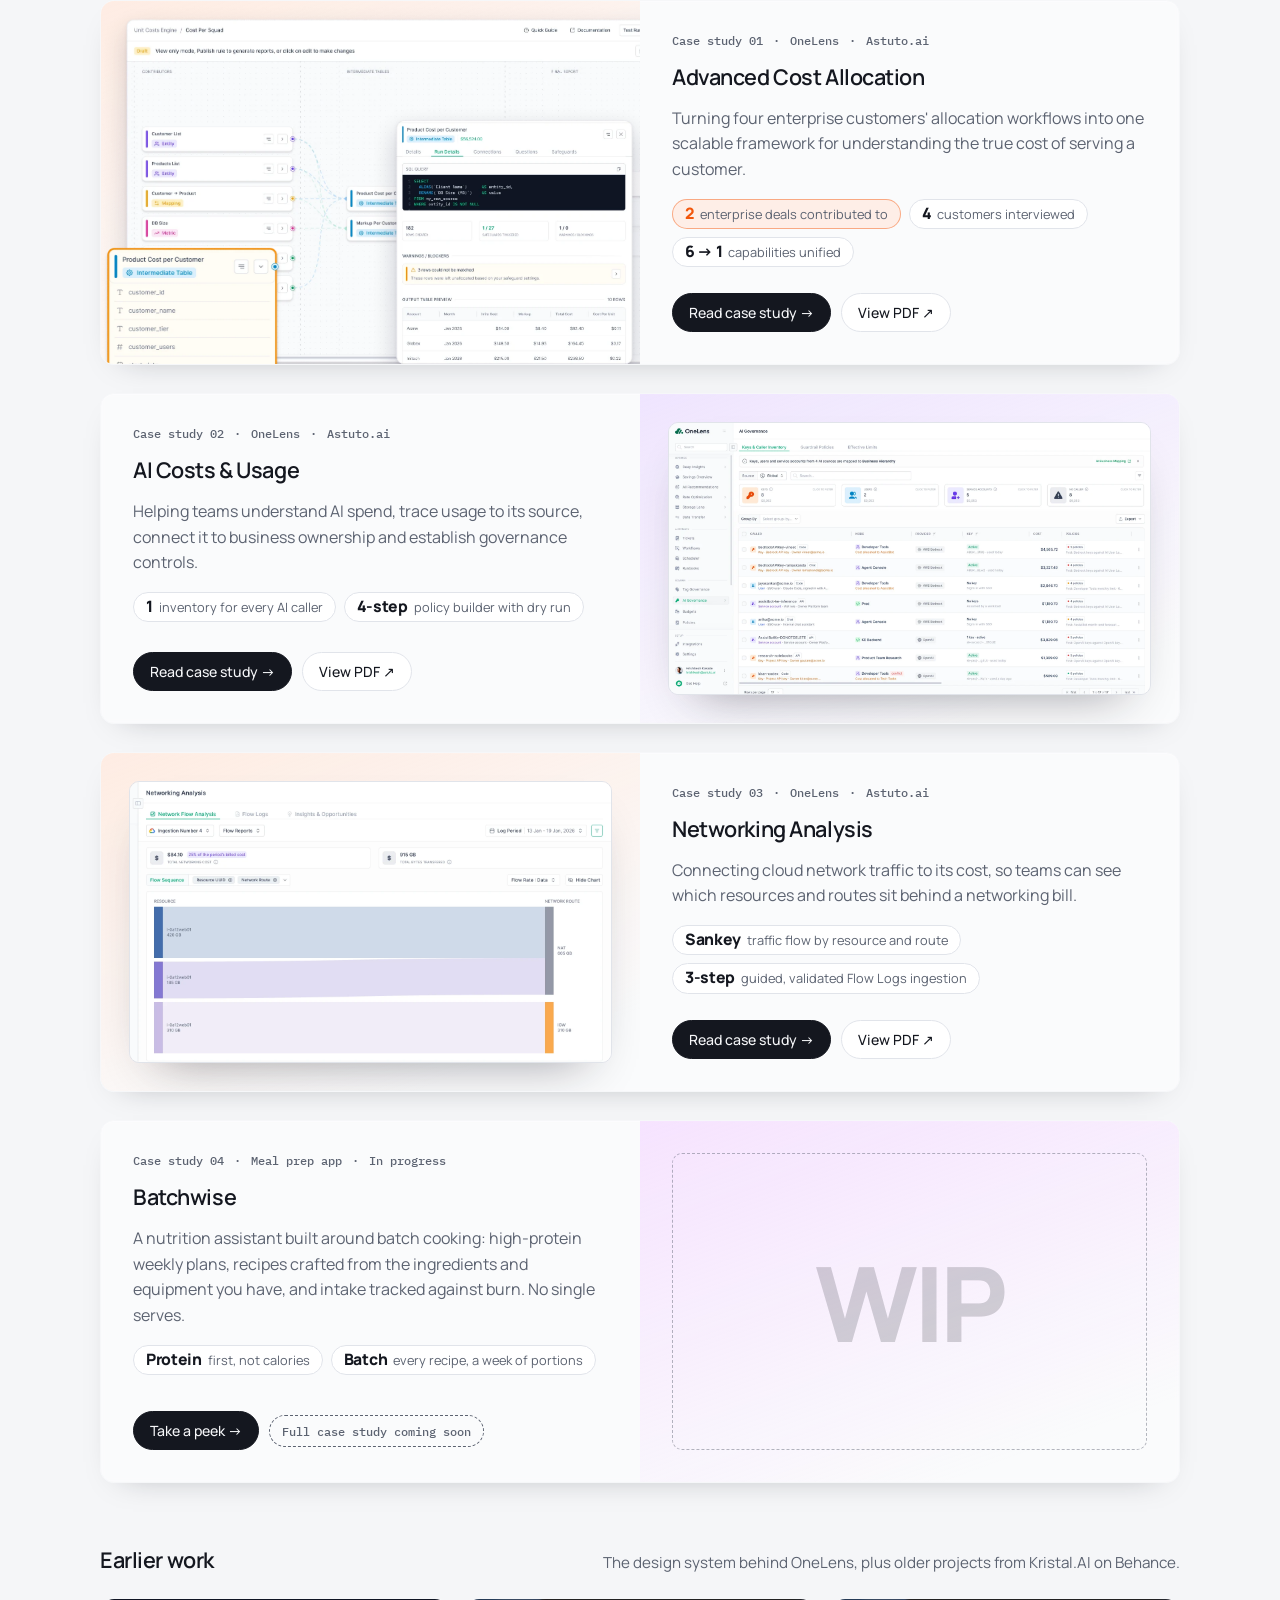
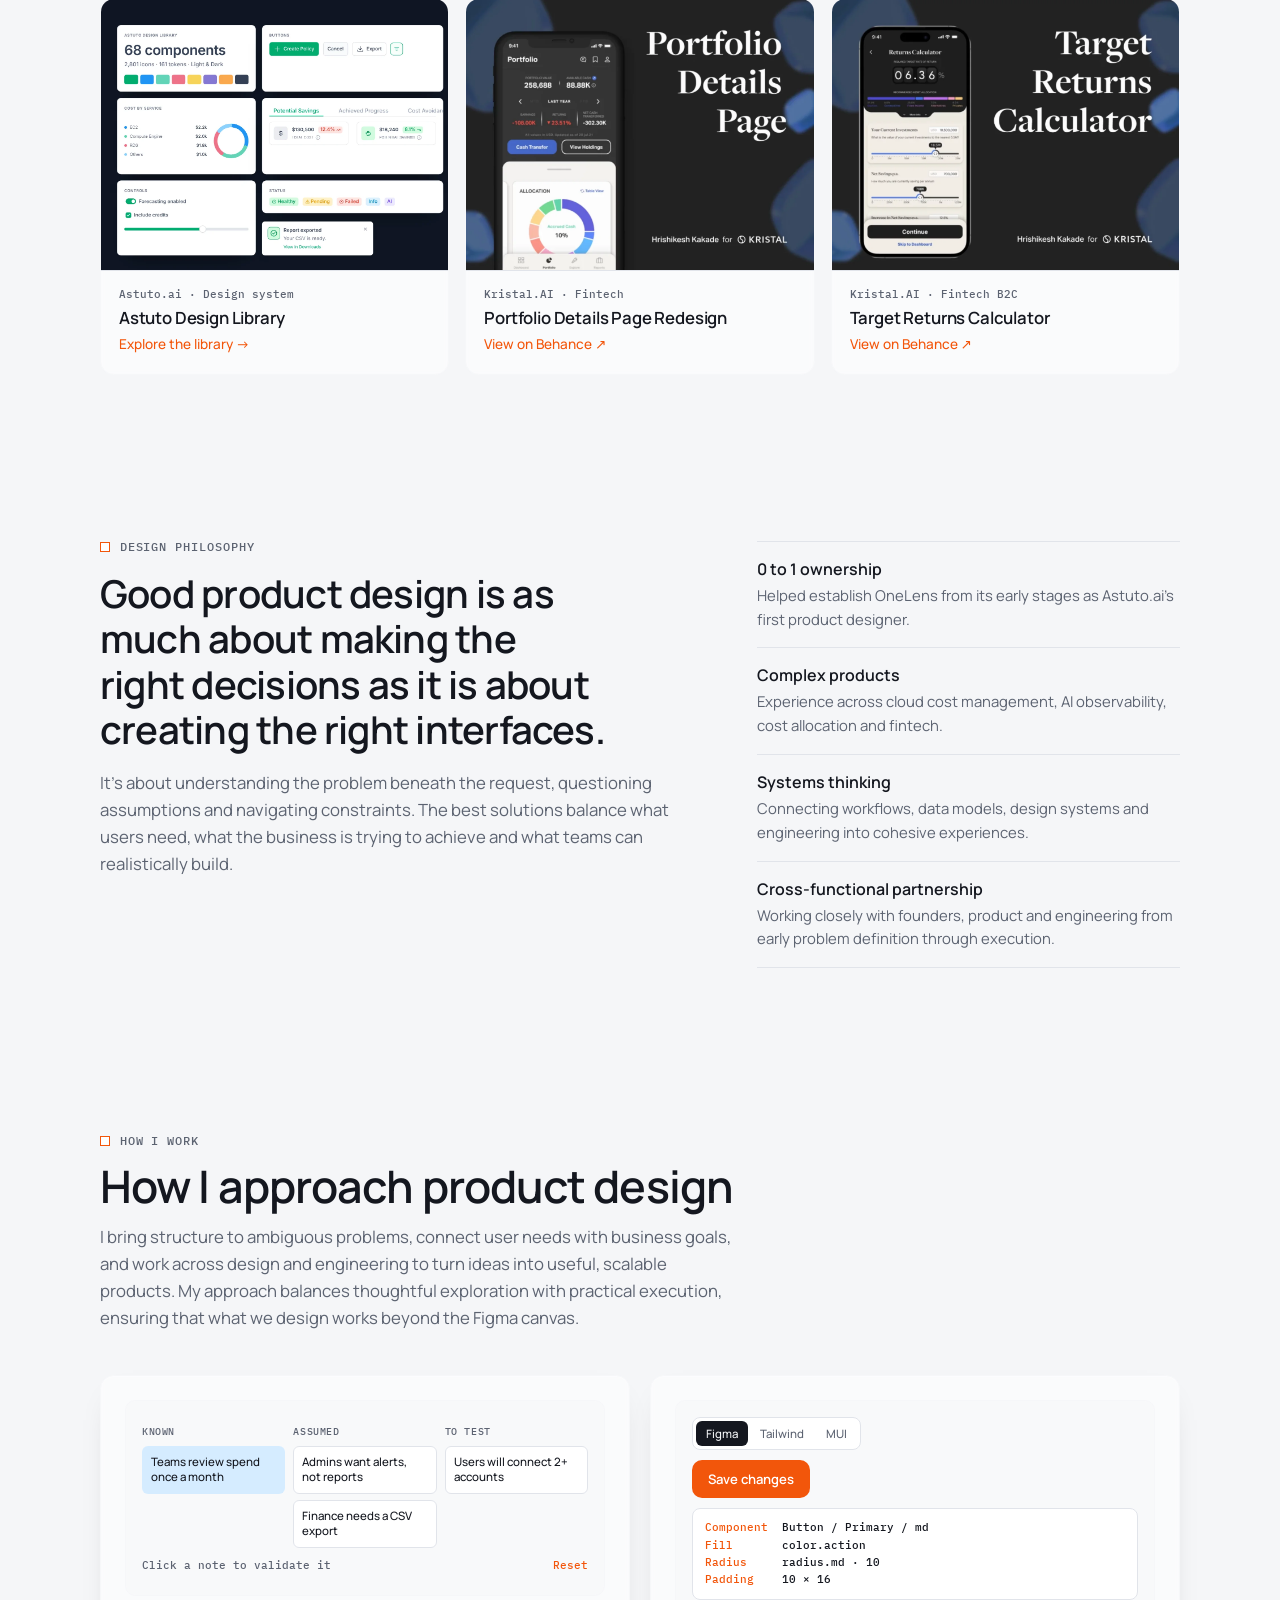
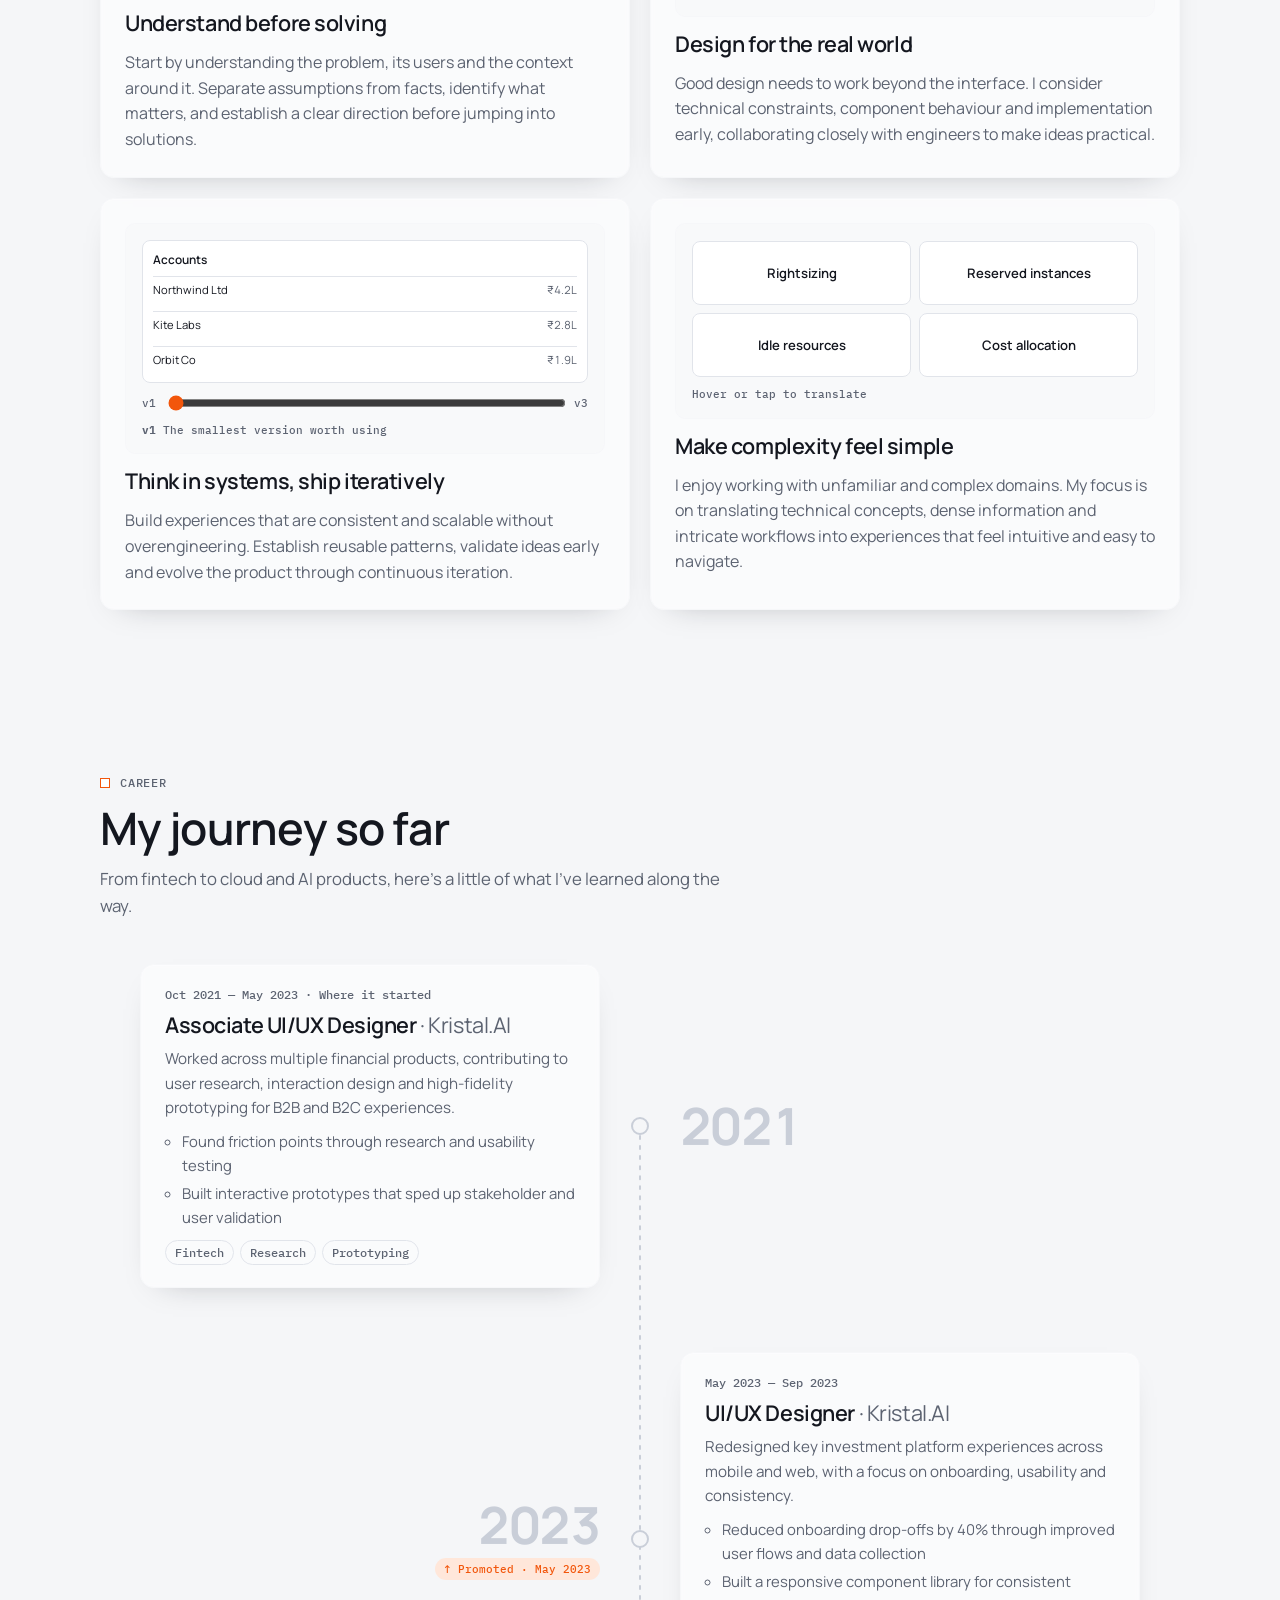
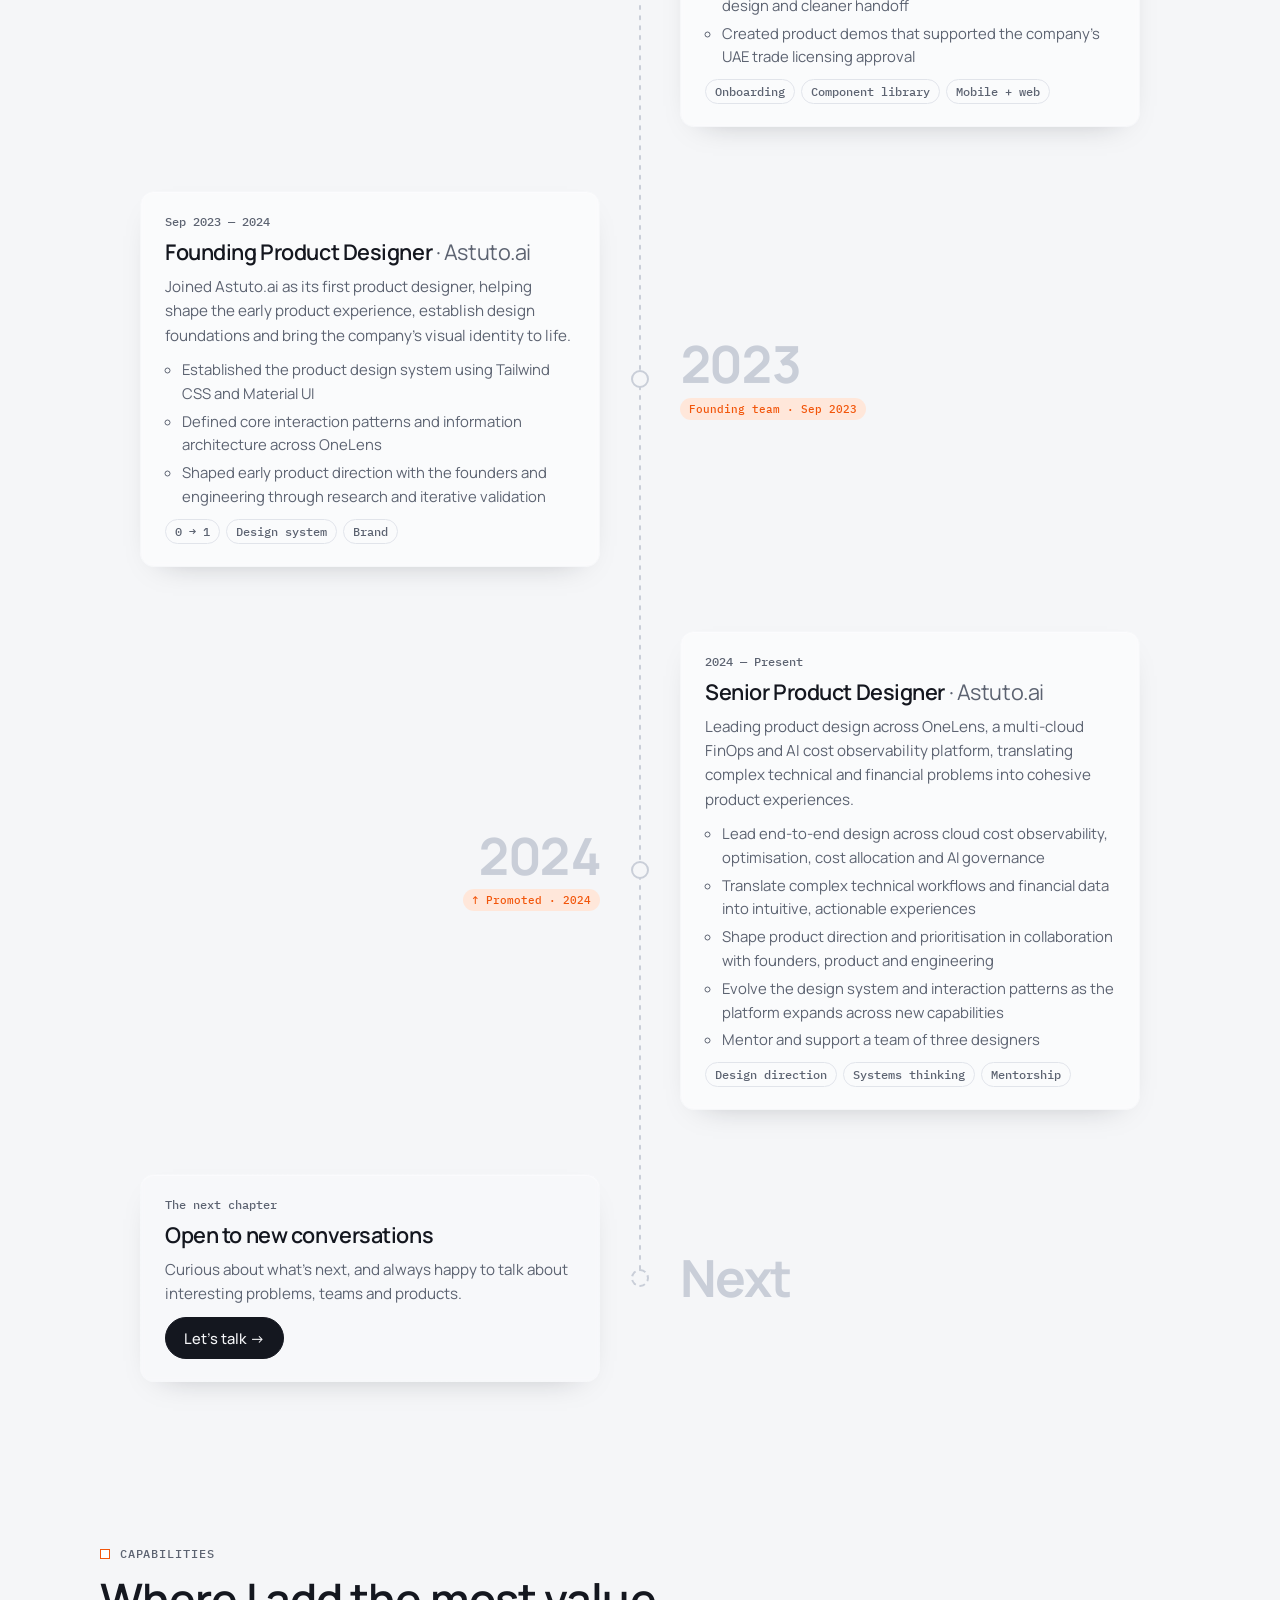
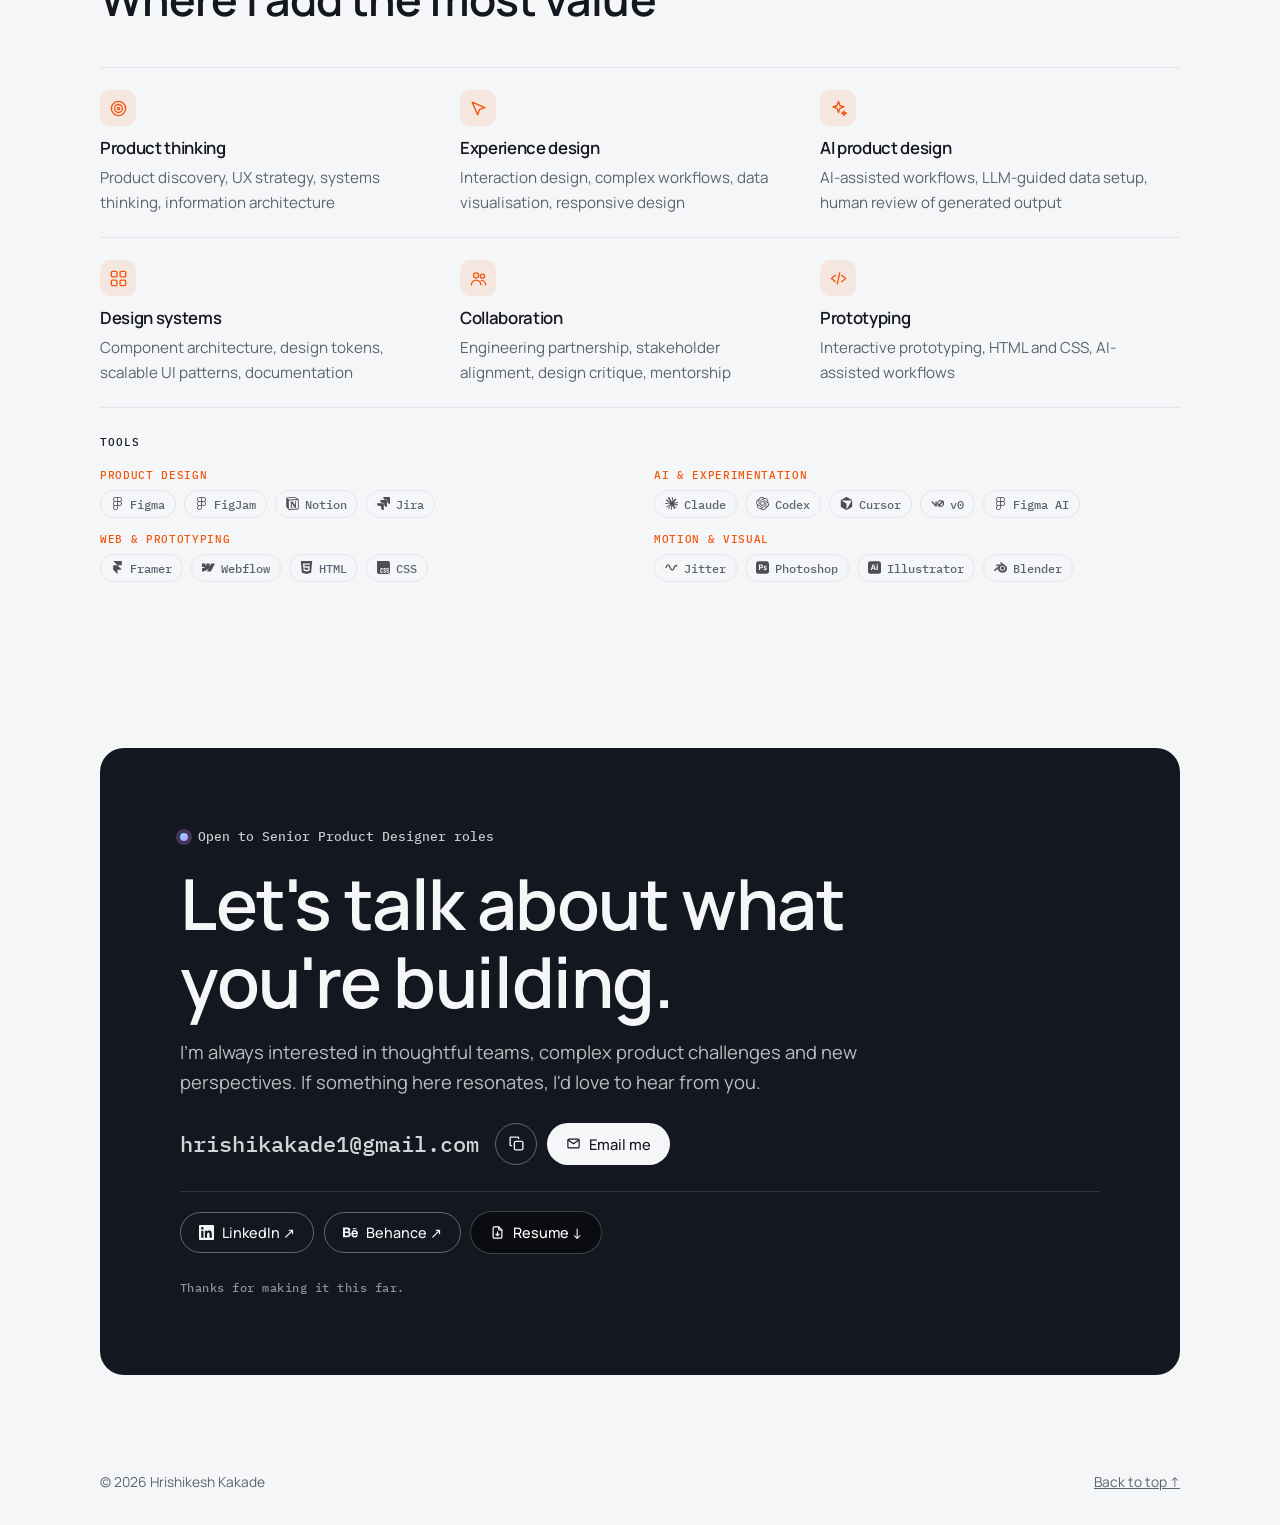
==== commit 3138c86a: "Add networking and Batchwise case studies; deepen allocation case study - New case study: Networking" ====
--- a/index.html
+++ b/index.html
@@ -323,6 +323,8 @@
 .case.tbd .cover{min-height:180px}
 .metric b.todo{display:table;font:500 .9rem var(--f-mono);color:var(--muted);border:1px dashed color-mix(in srgb,var(--muted) 50%,transparent);border-radius:6px;padding:6px 9px;margin-bottom:6px}
 .case.tbd:hover{transform:none;border-color:var(--line)}
+.wip-mark{display:grid;place-items:center;width:100%;aspect-ratio:16/10;border-radius:10px;border:1.5px dashed color-mix(in srgb,var(--muted) 45%,transparent)}
+.wip-mark span{font:800 clamp(3.5rem,9vw,6.5rem)/1 var(--f-display);letter-spacing:-.04em;color:var(--ink);opacity:.18}
 .soon{display:grid;justify-items:center;gap:10px;color:var(--muted);font:500 .8rem var(--f-mono)}
 .soon-badge{font:700 2.4rem/1 var(--f-display);letter-spacing:-.02em;color:var(--ink);opacity:.25}
 /* Earlier work (Behance) */
@@ -482,6 +484,7 @@
 .brief div{display:grid;grid-template-columns:88px 1fr;gap:12px}
 .brief dt{font:500 .68rem var(--f-mono);letter-spacing:.06em;text-transform:uppercase;color:var(--muted);padding-top:2px}
 .brief dd{margin:0;font-size:.92rem}
+.case-actions .soon-chip.wip{margin-top:0;align-self:center}
 .soon-chip{align-self:flex-start;margin-top:auto;font:500 .78rem var(--f-mono);padding:7px 12px;border-radius:999px;border:1px dashed var(--muted);color:var(--muted)}
 .case.is-soon{cursor:default}
 .case.is-soon:hover{transform:none}
@@ -675,15 +678,15 @@
 
   <section class="wrap" aria-label="Introduction">
     <div class="intro">
-      <span class="eyebrow">In one breath</span>
+      <span class="eyebrow">The short version</span>
       <p>I enjoy working on problems that don't come with obvious answers. <span>From understanding unfamiliar domains to structuring complex workflows, I bring clarity to ambiguous ideas and turn them into scalable product experiences. I work closely with product and engineering to make sure what we design works in the real world.</span></p>
     </div>
   </section>
 
   <section id="work" class="wrap">
     <div class="sec-head">
-      <span class="eyebrow">Selected work</span>
-      <h2>Things I've shipped</h2>
+      <span class="eyebrow">Case studies</span>
+      <h2>From ambiguous problems to shipped products</h2>
       <p>A closer look at the products and workflows I've helped shape, from enterprise cost allocation to AI observability and governance.</p>
     </div>
     <div class="work-list" id="workList"></div>
@@ -806,8 +809,8 @@
 
   <section id="experience" class="wrap">
     <div class="sec-head">
-      <span class="eyebrow">Experience</span>
-      <h2>Where I've grown</h2>
+      <span class="eyebrow">Career</span>
+      <h2>My journey so far</h2>
       <p>From fintech to cloud and AI products, here's a little of what I've learned along the way.</p>
     </div>
     <div class="path" id="path">
@@ -818,7 +821,7 @@
           <div class="when"><b>2021</b></div>
           <div class="card">
             <span class="dates">Oct 2021 — May 2023 · Where it started</span>
-            <h3>Associate UI/UX Designer <em>@ Kristal.AI</em></h3>
+            <h3>Associate UI/UX Designer <em>· Kristal.AI</em></h3>
             <p>Worked across multiple financial products, contributing to user research, interaction design and high-fidelity prototyping for B2B and B2C experiences.</p>
             <ul><li>Found friction points through research and usability testing</li><li>Built interactive prototypes that sped up stakeholder and user validation</li></ul>
             <div class="tags"><span class="tag">Fintech</span><span class="tag">Research</span><span class="tag">Prototyping</span></div>
@@ -829,7 +832,7 @@
           <div class="when"><b>2023</b><span class="promo">↑ Promoted · May 2023</span></div>
           <div class="card">
             <span class="dates">May 2023 — Sep 2023</span>
-            <h3>UI/UX Designer <em>@ Kristal.AI</em></h3>
+            <h3>UI/UX Designer <em>· Kristal.AI</em></h3>
             <p>Redesigned key investment platform experiences across mobile and web, with a focus on onboarding, usability and consistency.</p>
             <ul><li>Reduced onboarding drop-offs by 40% through improved user flows and data collection</li><li>Built a responsive component library for consistent design and cleaner handoff</li><li>Created product demos that supported the company's UAE trade licensing approval</li></ul>
             <div class="tags"><span class="tag">Onboarding</span><span class="tag">Component library</span><span class="tag">Mobile + web</span></div>
@@ -840,7 +843,7 @@
           <div class="when"><b>2023</b><span class="promo">Founding team · Sep 2023</span></div>
           <div class="card">
             <span class="dates">Sep 2023 — 2024</span>
-            <h3>Founding Product Designer <em>@ Astuto.ai</em></h3>
+            <h3>Founding Product Designer <em>· Astuto.ai</em></h3>
             <p>Joined Astuto.ai as its first product designer, helping shape the early product experience, establish design foundations and bring the company's visual identity to life.</p>
             <ul><li>Established the product design system using Tailwind CSS and Material UI</li><li>Defined core interaction patterns and information architecture across OneLens</li><li>Shaped early product direction with the founders and engineering through research and iterative validation</li></ul>
             <div class="tags"><span class="tag">0 → 1</span><span class="tag">Design system</span><span class="tag">Brand</span></div>
@@ -851,7 +854,7 @@
           <div class="when"><b>2024</b><span class="promo">↑ Promoted · 2024</span></div>
           <div class="card">
             <span class="dates">2024 — Present</span>
-            <h3>Senior Product Designer <em>@ Astuto.ai</em></h3>
+            <h3>Senior Product Designer <em>· Astuto.ai</em></h3>
             <p>Leading product design across OneLens, a multi-cloud FinOps and AI cost observability platform, translating complex technical and financial problems into cohesive product experiences.</p>
             <ul><li>Lead end-to-end design across cloud cost observability, optimisation, cost allocation and AI governance</li><li>Translate complex technical workflows and financial data into intuitive, actionable experiences</li><li>Shape product direction and prioritisation in collaboration with founders, product and engineering</li><li>Evolve the design system and interaction patterns as the platform expands across new capabilities</li><li>Mentor and support a team of three designers</li></ul>
             <div class="tags"><span class="tag">Design direction</span><span class="tag">Systems thinking</span><span class="tag">Mentorship</span></div>
@@ -874,7 +877,7 @@
   <section class="wrap" aria-labelledby="toolkitH">
     <div class="sec-head">
       <span class="eyebrow">Capabilities</span>
-      <h2 id="toolkitH">What I bring to a team</h2>
+      <h2 id="toolkitH">Where I add the most value</h2>
     </div>
     <div class="caps">
       <div><span class="cap-ic" aria-hidden="true"><svg viewBox="0 0 24 24"><circle cx="12" cy="12" r="9"/><circle cx="12" cy="12" r="5"/><circle cx="12" cy="12" r="1.5"/></svg></span><h3>Product thinking</h3><p>Product discovery, UX strategy, systems thinking, information architecture</p></div>
@@ -937,10 +940,18 @@
     brief:[["Problem","A provider bill shows AI spend, not which caller drove it, who owns it or how to control it."],["My role","Senior Product Designer. Product UX, information architecture, interaction and interface design."]]
   },
   {
-    id:"kristal", soon:true, title:"Kristal.AI Platform & Onboarding", product:"Kristal.AI", year:"2021 – 2023",
-    tags:["Fintech","UX redesign"], cover:"c-peach", ui:"onboard",
-    blurb:"Improving investment platform experiences through better information architecture, onboarding and responsive design systems.",
-    brief:[["Problem","Too many new investors dropped off during onboarding."],["My role","UI/UX Designer across the client app and web portal."],["Outcome","40% fewer onboarding drop-offs, with better data collection."]]
+    id:"networking", pdf:"", title:"Networking Analysis", product:"OneLens", year:"Astuto.ai",
+    tags:["FinOps","Cloud networking","Data visualisation","Onboarding"], cover:"c-blue", ui:"dash", img:"img/net/cover.webp",
+    imgAlt:"Networking Analysis in OneLens: networking cost, bytes transferred and a Sankey chart of traffic by resource and route",
+    blurb:"Connecting cloud network traffic to its cost, so teams can see which resources and routes sit behind a networking bill.",
+    outcomes:[["Sankey","traffic flow by resource and route"],["3-step","guided, validated Flow Logs ingestion"]],
+    brief:[["Problem","A bill shows networking spend, not which workloads generated the traffic or where the data went."],["My role","Senior Product Designer. Analysis experience, data visualisation and the Flow Logs ingestion flow."]]
+  },
+  {
+    id:"meal-prep", wip:true, pdf:"", title:"Batchwise", product:"Meal prep app", year:"In progress",
+    tags:["Health & nutrition","Mobile app","0 → 1"], cover:"c-peach", ui:"dash", wipMark:true,
+    blurb:"A nutrition assistant built around batch cooking: high-protein weekly plans, recipes crafted from the ingredients and equipment you have, and intake tracked against burn. No single serves.",
+    outcomes:[["Protein","first, not calories"],["Batch","every recipe, a week of portions"]]
   }
 ];
 
@@ -984,13 +995,16 @@
 const brief=c=>c.brief?`<dl class="brief">${c.brief.map(b=>`<div><dt>${b[0]}</dt><dd>${b[1]}</dd></div>`).join('')}</dl>`:'';
 list.innerHTML = CASES.map((c,i)=>`
   <article class="case${c.soon?' is-soon':''}"${c.soon?'':` data-href="case-${c.id}.html"`}>
-    <div class="cover ${c.cover}${c.img?' has-shot':''}">${c.motion?MOTION:c.img?`<img class="cover-shot${c.imgCut?' is-cut':''}" src="${c.img}" alt="${c.imgAlt||''}" width="${c.imgCut?1460:1920}" height="${c.imgCut?1255:1080}" loading="lazy" decoding="async">`:`<div class="cover-ui">${UI[c.ui]}</div>`}</div>
+    <div class="cover ${c.cover}${c.img?' has-shot':''}">${c.wipMark?'<div class="wip-mark" role="img" aria-label="Work in progress"><span>WIP</span></div>':c.motion?MOTION:c.img?`<img class="cover-shot${c.imgCut?' is-cut':''}" src="${c.img}" alt="${c.imgAlt||''}" width="${c.imgCut?1460:1920}" height="${c.imgCut?1255:1080}" loading="lazy" decoding="async">`:`<div class="cover-ui">${UI[c.ui]}</div>`}</div>
     <div class="case-body">
       <div class="meta"><span>Case study ${String(i+1).padStart(2,'0')}</span><span>·</span><span>${c.product}</span><span>·</span><span>${c.year}</span></div>
       <h3>${c.title}</h3>
       <p>${c.blurb}</p>
       ${outs(c)}
-      ${c.soon?'<span class="soon-chip">Case study coming soon</span>':`<div class="case-actions">
+      ${c.soon?'<span class="soon-chip">Case study coming soon</span>':c.wip?`<div class="case-actions">
+        <a class="btn primary read-btn" href="case-${c.id}.html">Take a peek →</a>
+        <span class="soon-chip wip">Full case study coming soon</span>
+      </div>`:`<div class="case-actions">
         <a class="btn primary read-btn" href="case-${c.id}.html">Read case study →</a>
         <a class="btn pdf-btn" href="${c.pdf||'#'}"${c.pdf?' target="_blank" rel="noopener"':' data-nopdf'}>View PDF ↗</a>
       </div>`}
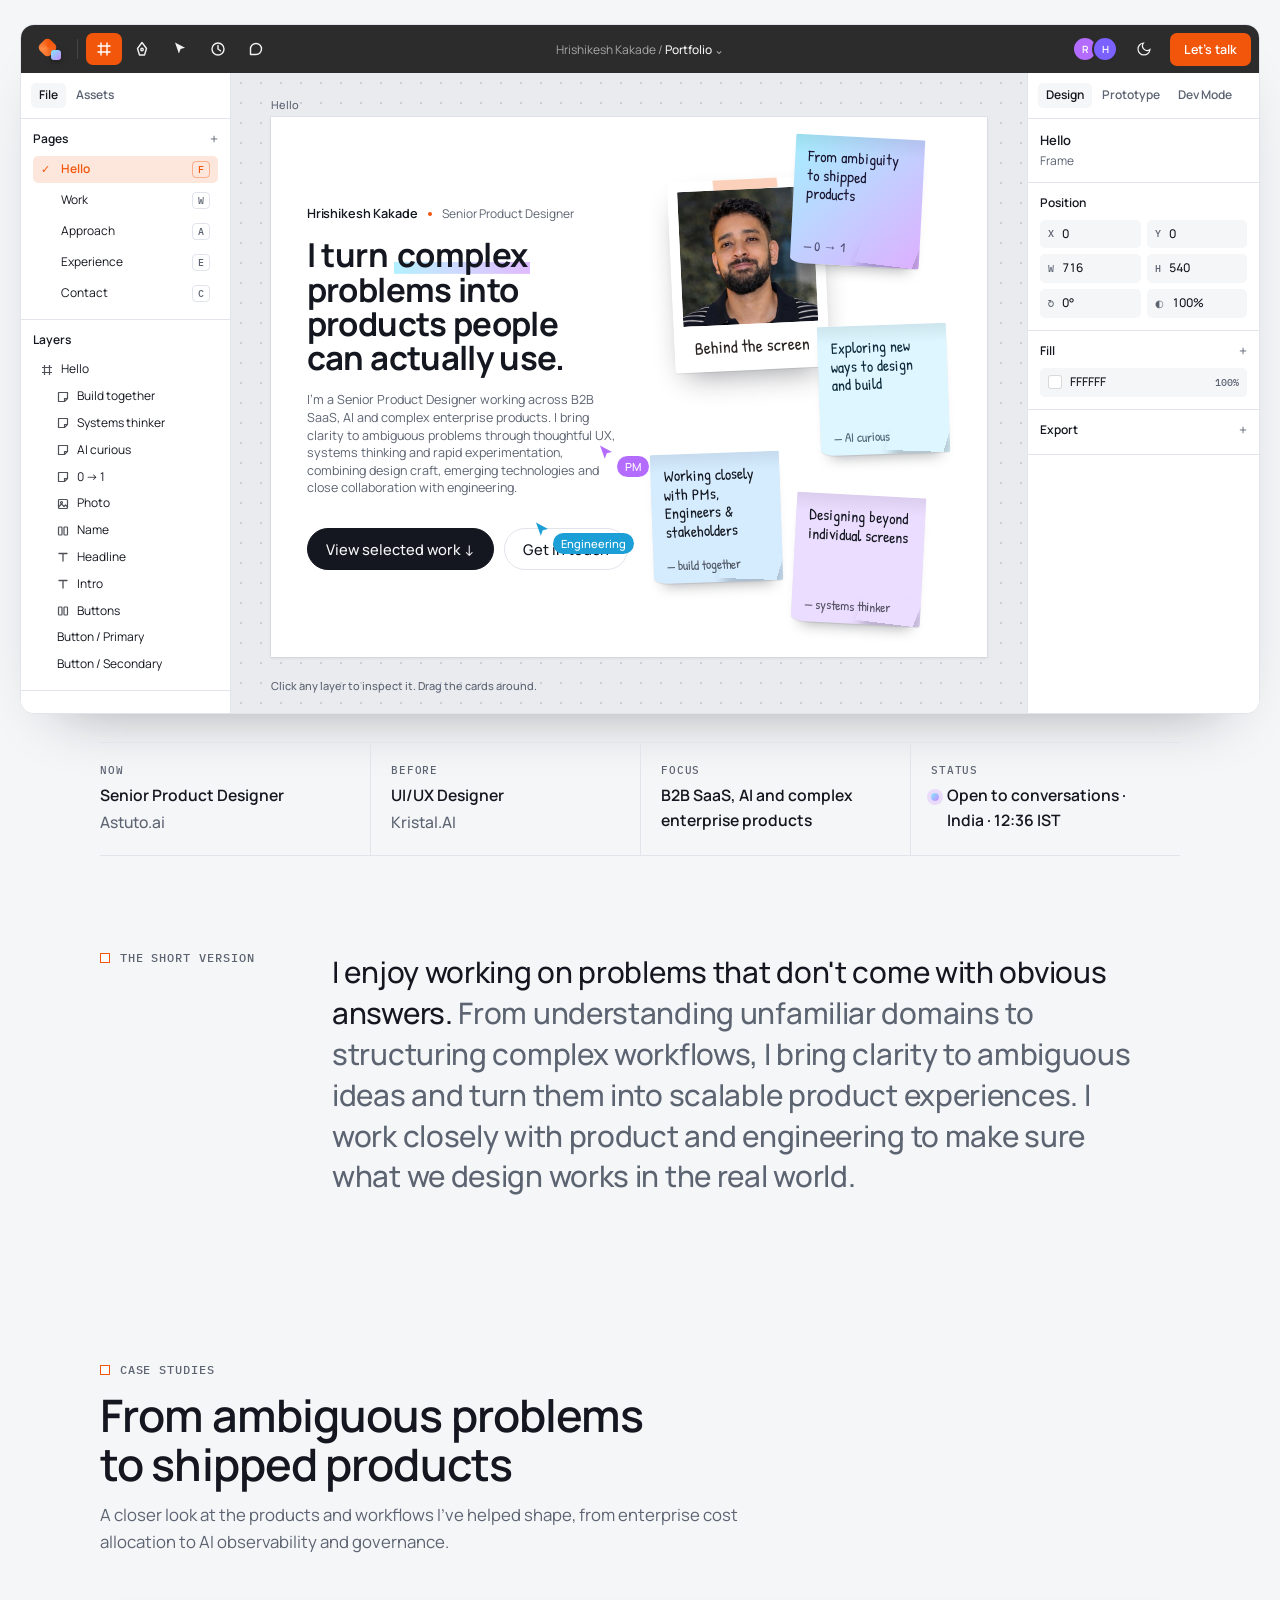
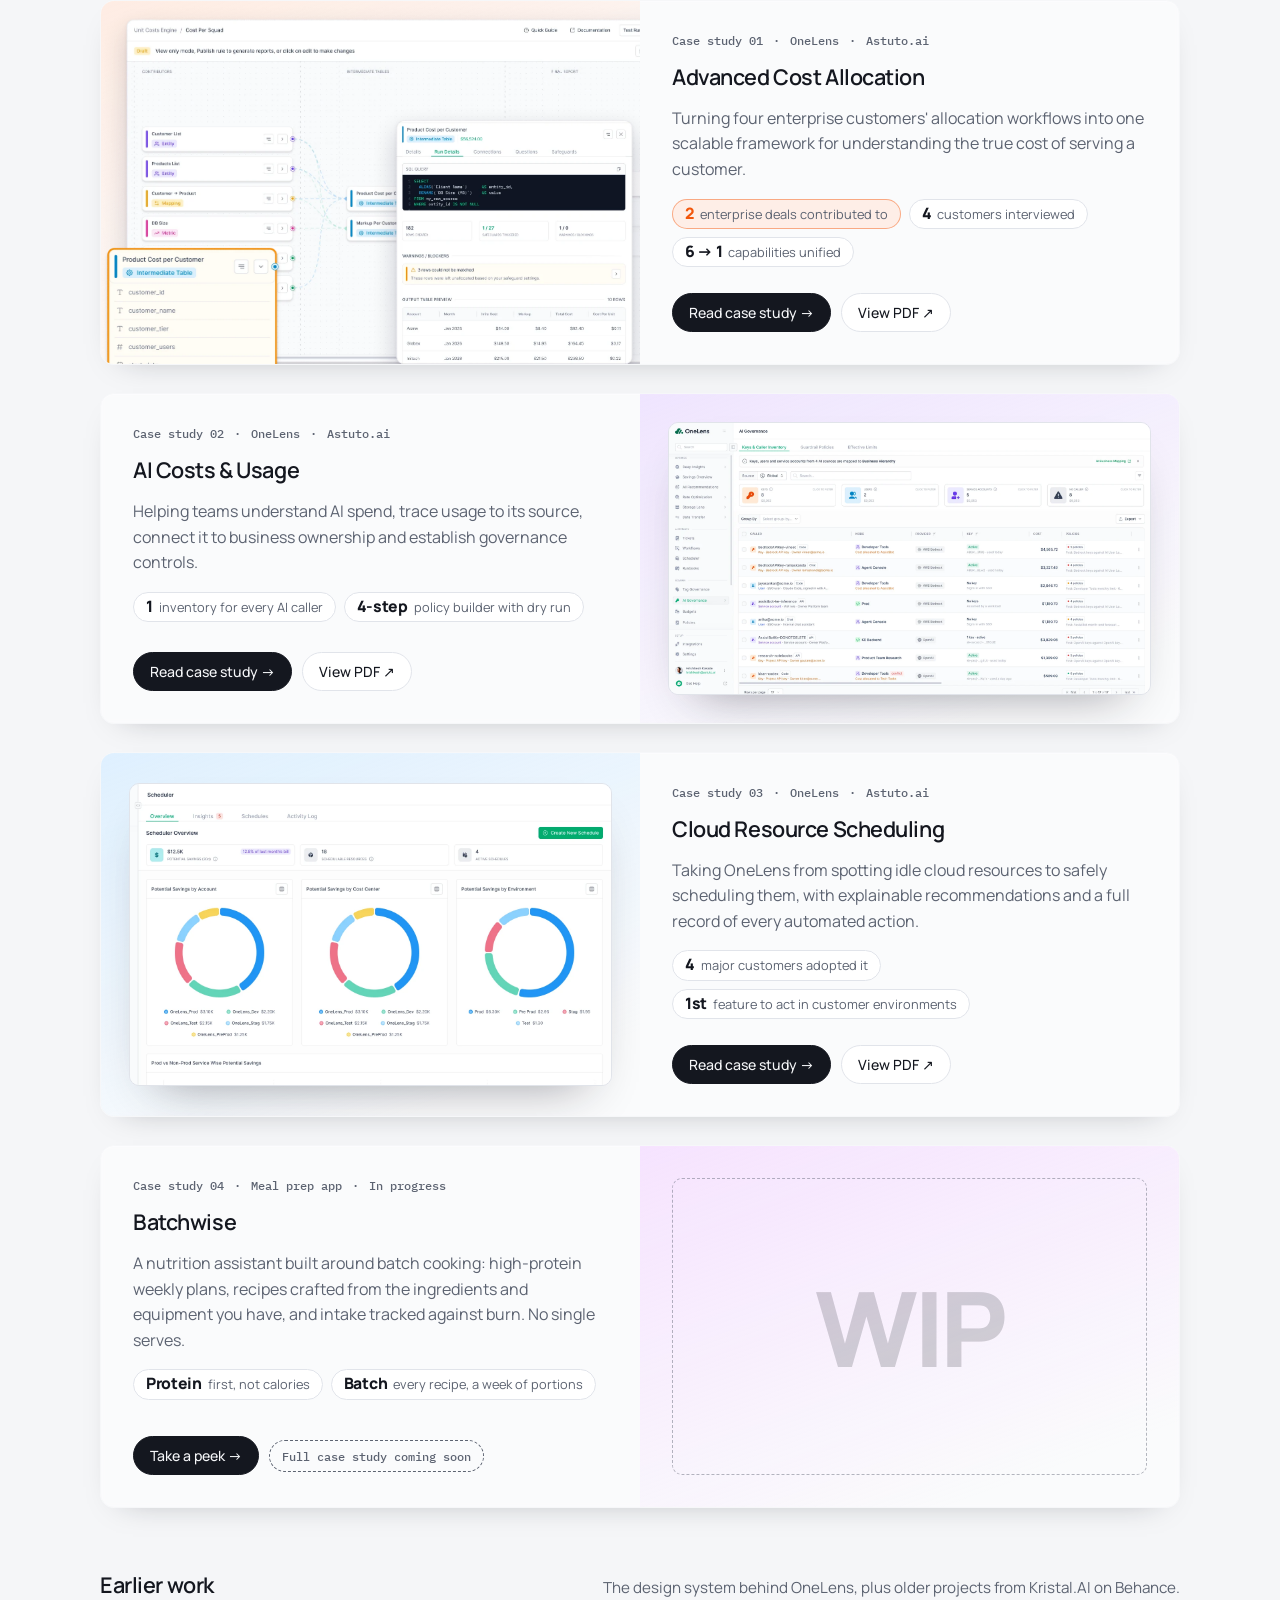
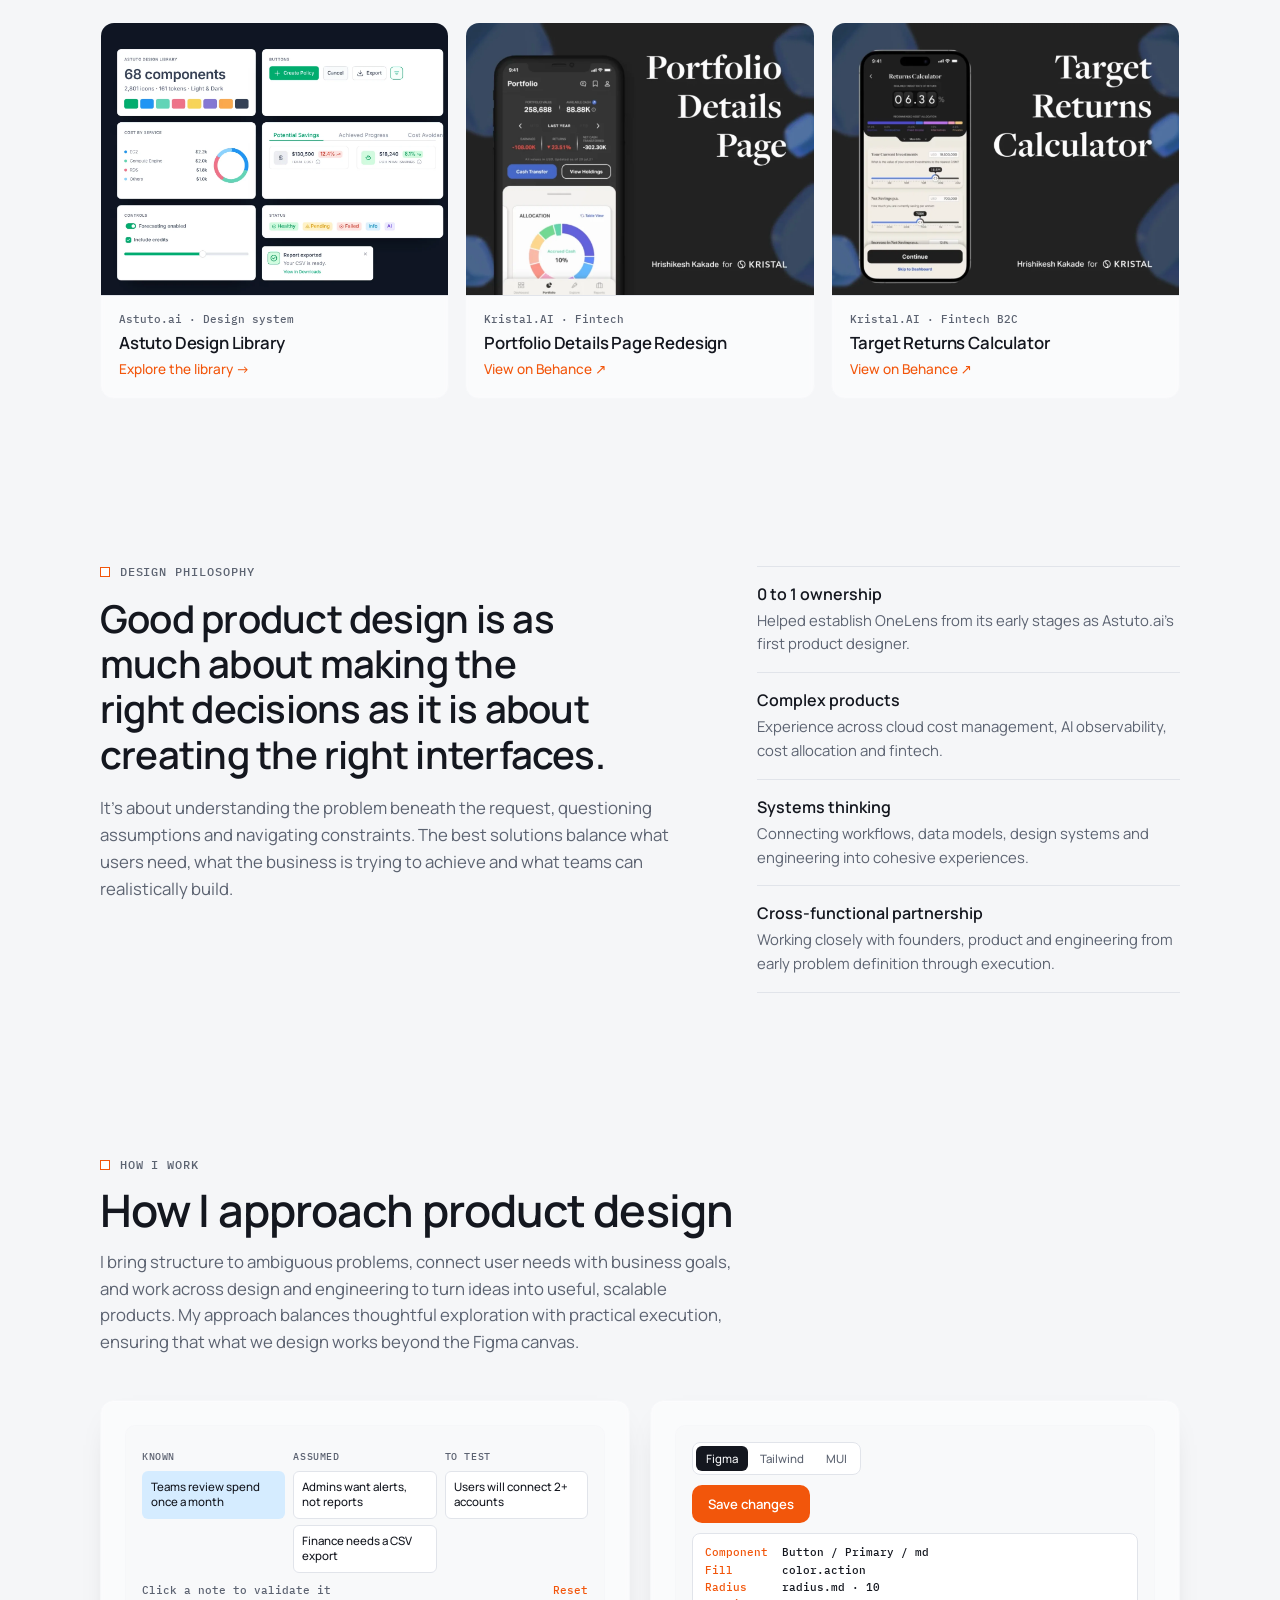
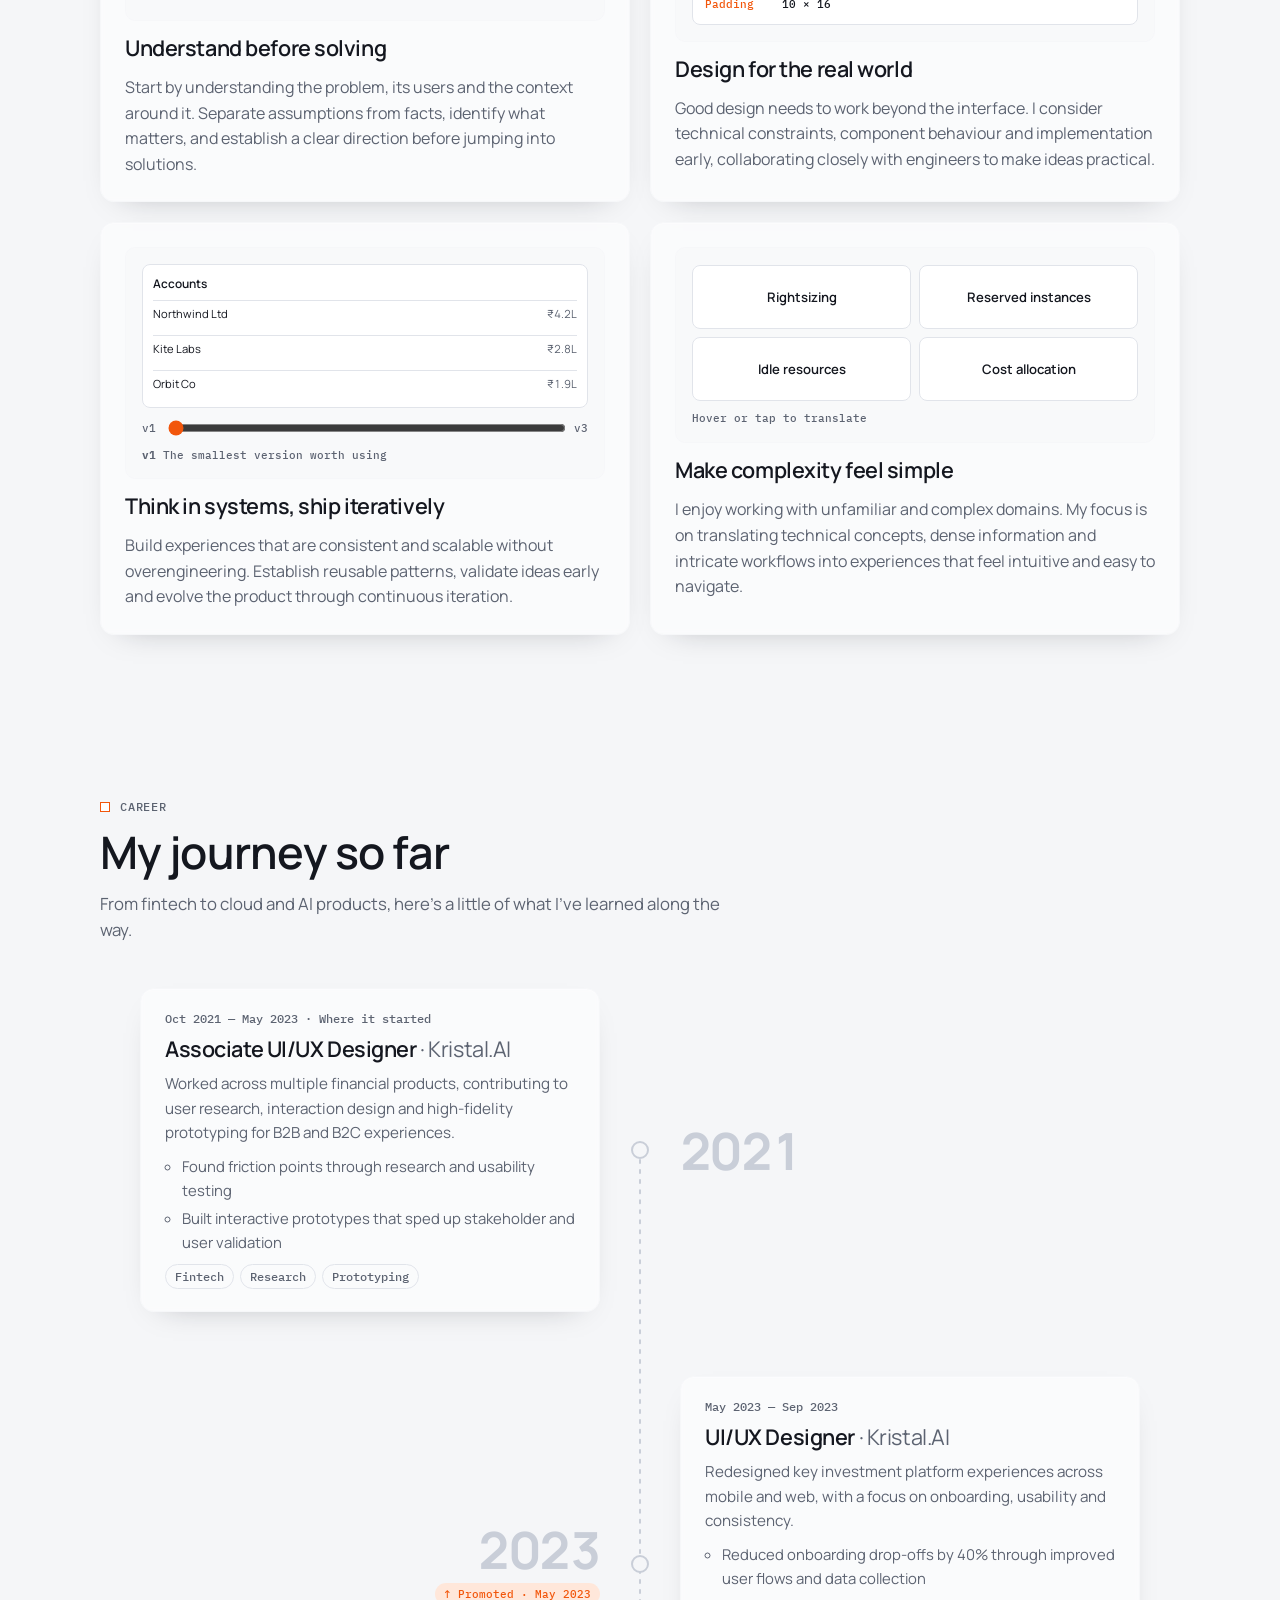
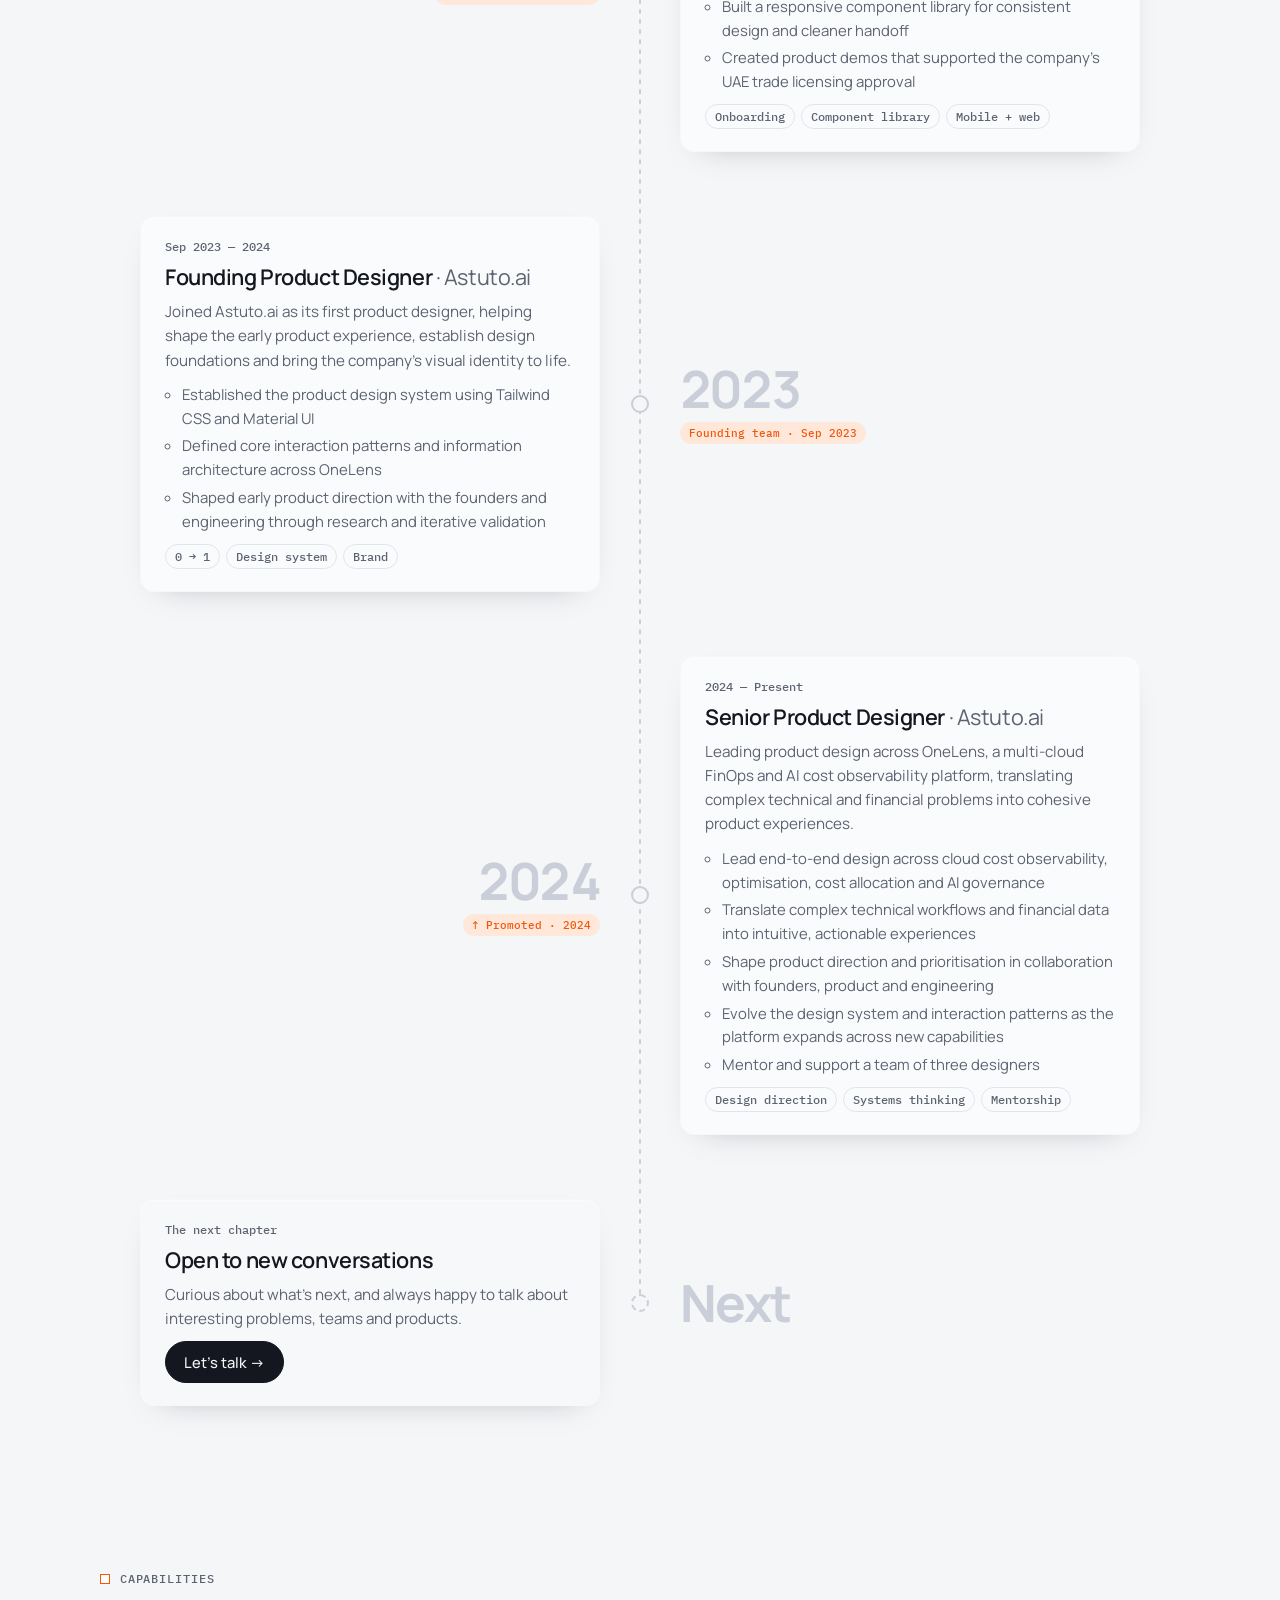
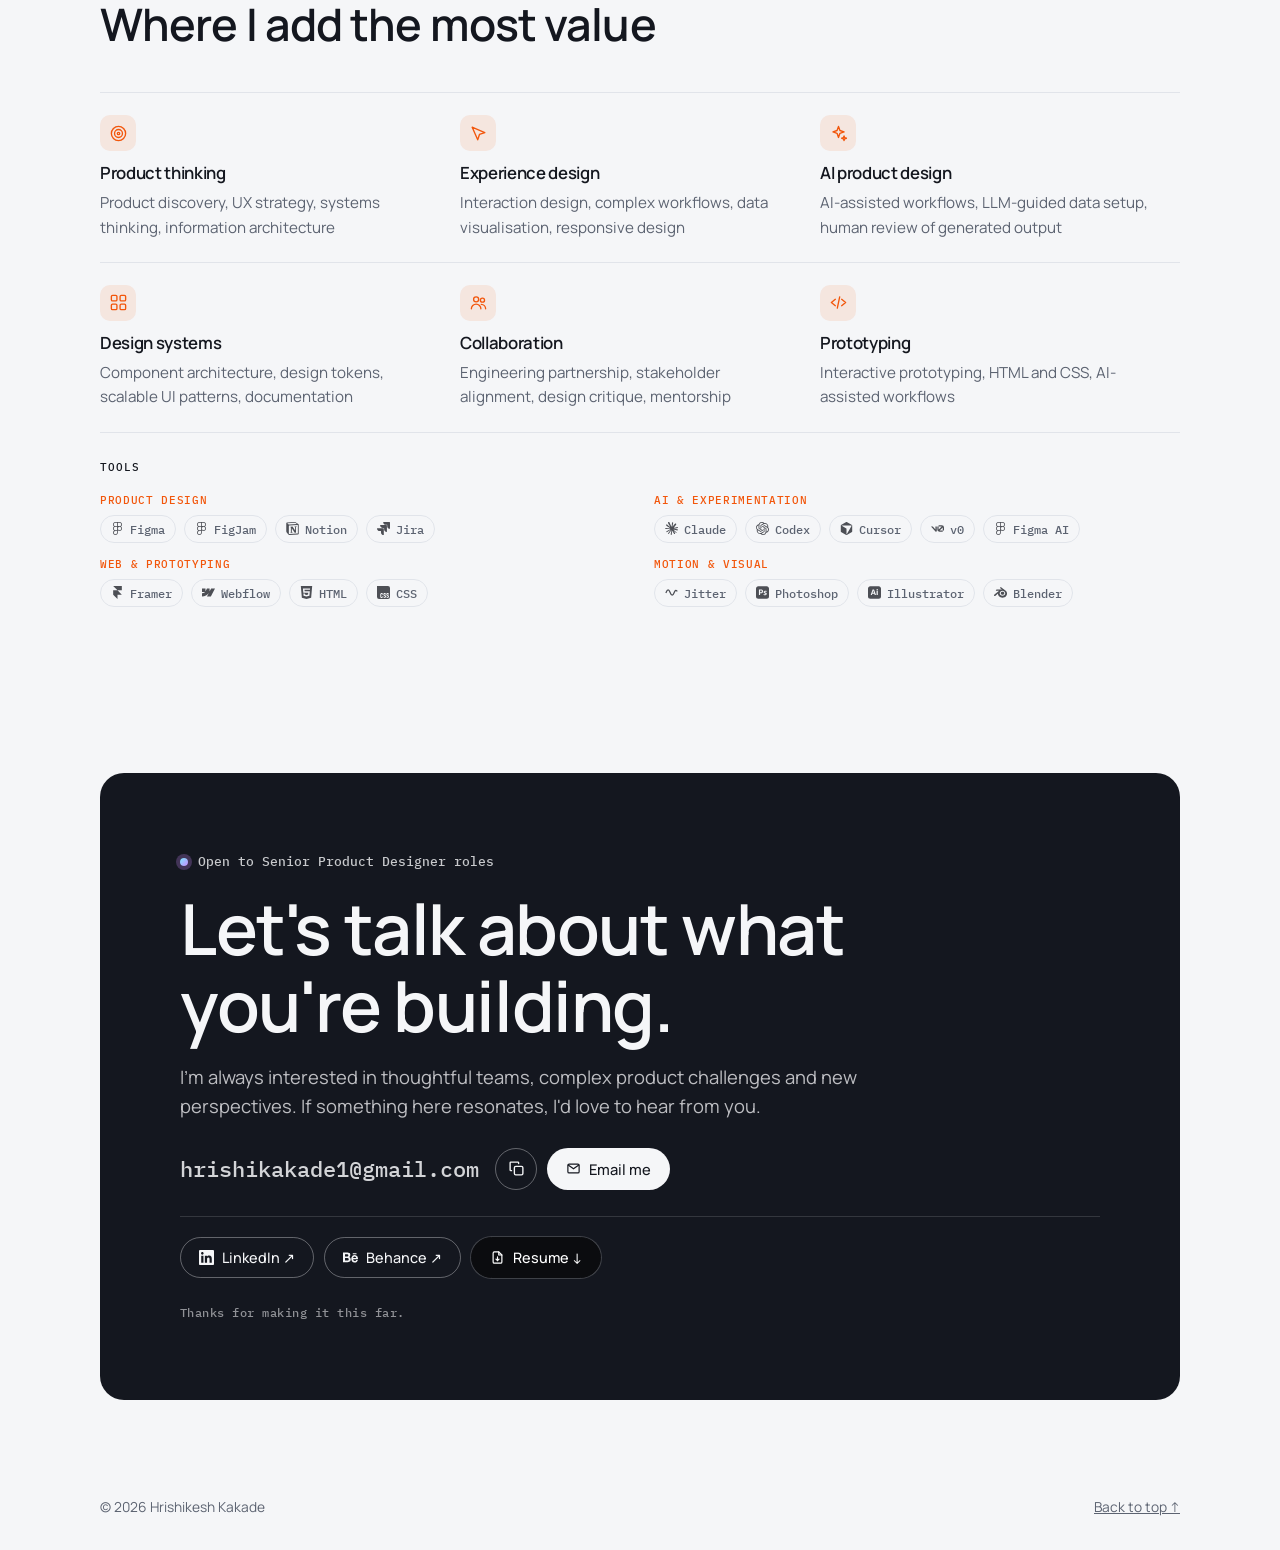
==== commit e158fd0c: "Add Cloud Resource Scheduling case study; hide Networking card - New case study: Cloud Resource Sche" ====
--- a/index.html
+++ b/index.html
@@ -940,12 +940,20 @@
     brief:[["Problem","A provider bill shows AI spend, not which caller drove it, who owns it or how to control it."],["My role","Senior Product Designer. Product UX, information architecture, interaction and interface design."]]
   },
   {
-    id:"networking", pdf:"", title:"Networking Analysis", product:"OneLens", year:"Astuto.ai",
+    id:"networking", hidden:true, pdf:"", title:"Networking Analysis", product:"OneLens", year:"Astuto.ai",
     tags:["FinOps","Cloud networking","Data visualisation","Onboarding"], cover:"c-blue", ui:"dash", img:"img/net/cover.webp",
     imgAlt:"Networking Analysis in OneLens: networking cost, bytes transferred and a Sankey chart of traffic by resource and route",
     blurb:"Connecting cloud network traffic to its cost, so teams can see which resources and routes sit behind a networking bill.",
     outcomes:[["Sankey","traffic flow by resource and route"],["3-step","guided, validated Flow Logs ingestion"]],
     brief:[["Problem","A bill shows networking spend, not which workloads generated the traffic or where the data went."],["My role","Senior Product Designer. Analysis experience, data visualisation and the Flow Logs ingestion flow."]]
+  },
+  {
+    id:"resource-scheduler", pdf:"", title:"Cloud Resource Scheduling", product:"OneLens", year:"Astuto.ai",
+    tags:["FinOps","Automation","Agentic actions","B2B SaaS"], cover:"c-mint", ui:"dash", img:"img/rs/cover.webp",
+    imgAlt:"Scheduler overview in OneLens: potential savings, schedulable resources, active schedules and savings by account, cost centre and environment",
+    blurb:"Taking OneLens from spotting idle cloud resources to safely scheduling them, with explainable recommendations and a full record of every automated action.",
+    outcomes:[["4","major customers adopted it"],["1st","feature to act in customer environments"]],
+    brief:[["Problem","Teams could see idle resources but acting on them meant tools, tickets and manual changes. Automating it had to stay explainable and observable."],["My role","Senior Product Designer. Designed the overview, recommendation details, schedule creation, schedule management and execution views."]]
   },
   {
     id:"meal-prep", wip:true, pdf:"", title:"Batchwise", product:"Meal prep app", year:"In progress",
@@ -993,7 +1001,7 @@
 const list = document.getElementById('workList');
 const outs=c=>c.outcomes?`<div class="outcomes"><ul>${c.outcomes.map(o=>`<li class="ob${o[2]?' hi':''}"><b>${o[0]}</b><span>${o[1]}</span></li>`).join('')}</ul></div>`:'';
 const brief=c=>c.brief?`<dl class="brief">${c.brief.map(b=>`<div><dt>${b[0]}</dt><dd>${b[1]}</dd></div>`).join('')}</dl>`:'';
-list.innerHTML = CASES.map((c,i)=>`
+list.innerHTML = CASES.filter(c=>!c.hidden).map((c,i)=>`
   <article class="case${c.soon?' is-soon':''}"${c.soon?'':` data-href="case-${c.id}.html"`}>
     <div class="cover ${c.cover}${c.img?' has-shot':''}">${c.wipMark?'<div class="wip-mark" role="img" aria-label="Work in progress"><span>WIP</span></div>':c.motion?MOTION:c.img?`<img class="cover-shot${c.imgCut?' is-cut':''}" src="${c.img}" alt="${c.imgAlt||''}" width="${c.imgCut?1460:1920}" height="${c.imgCut?1255:1080}" loading="lazy" decoding="async">`:`<div class="cover-ui">${UI[c.ui]}</div>`}</div>
     <div class="case-body">
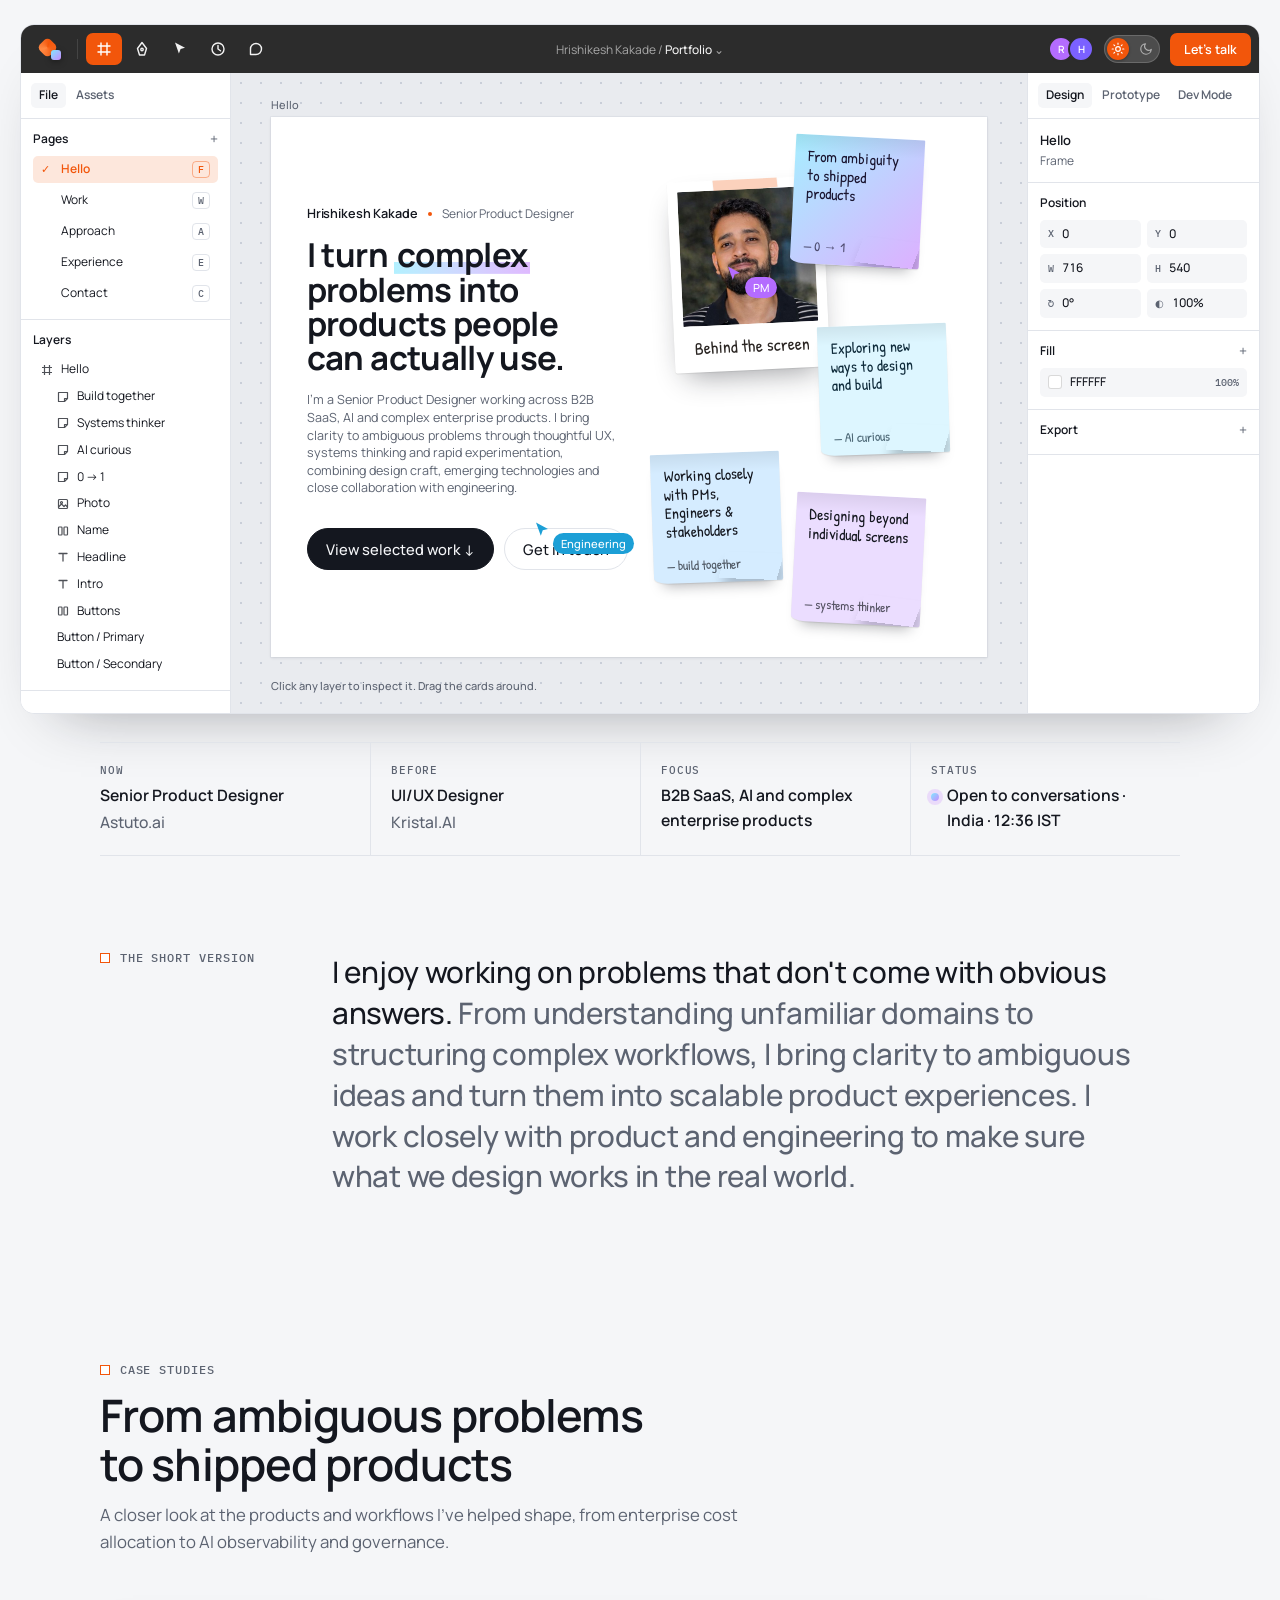
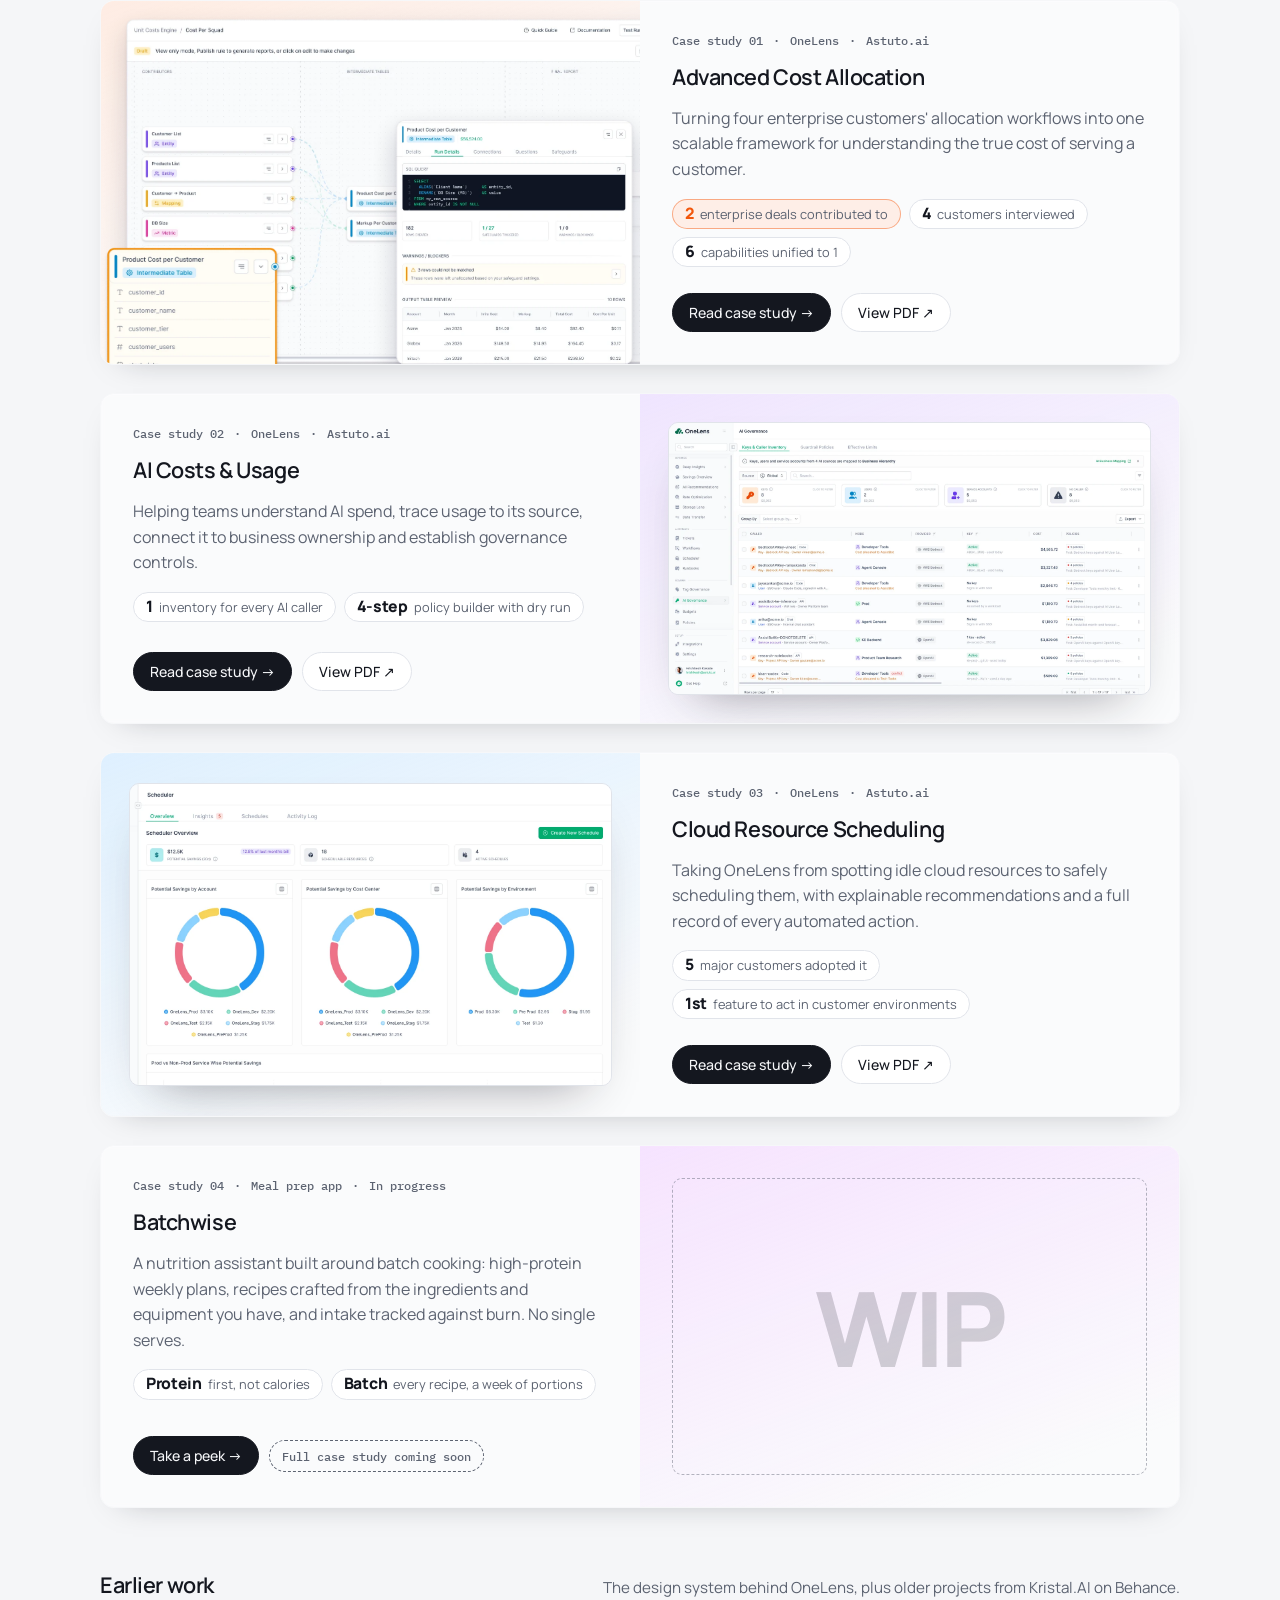
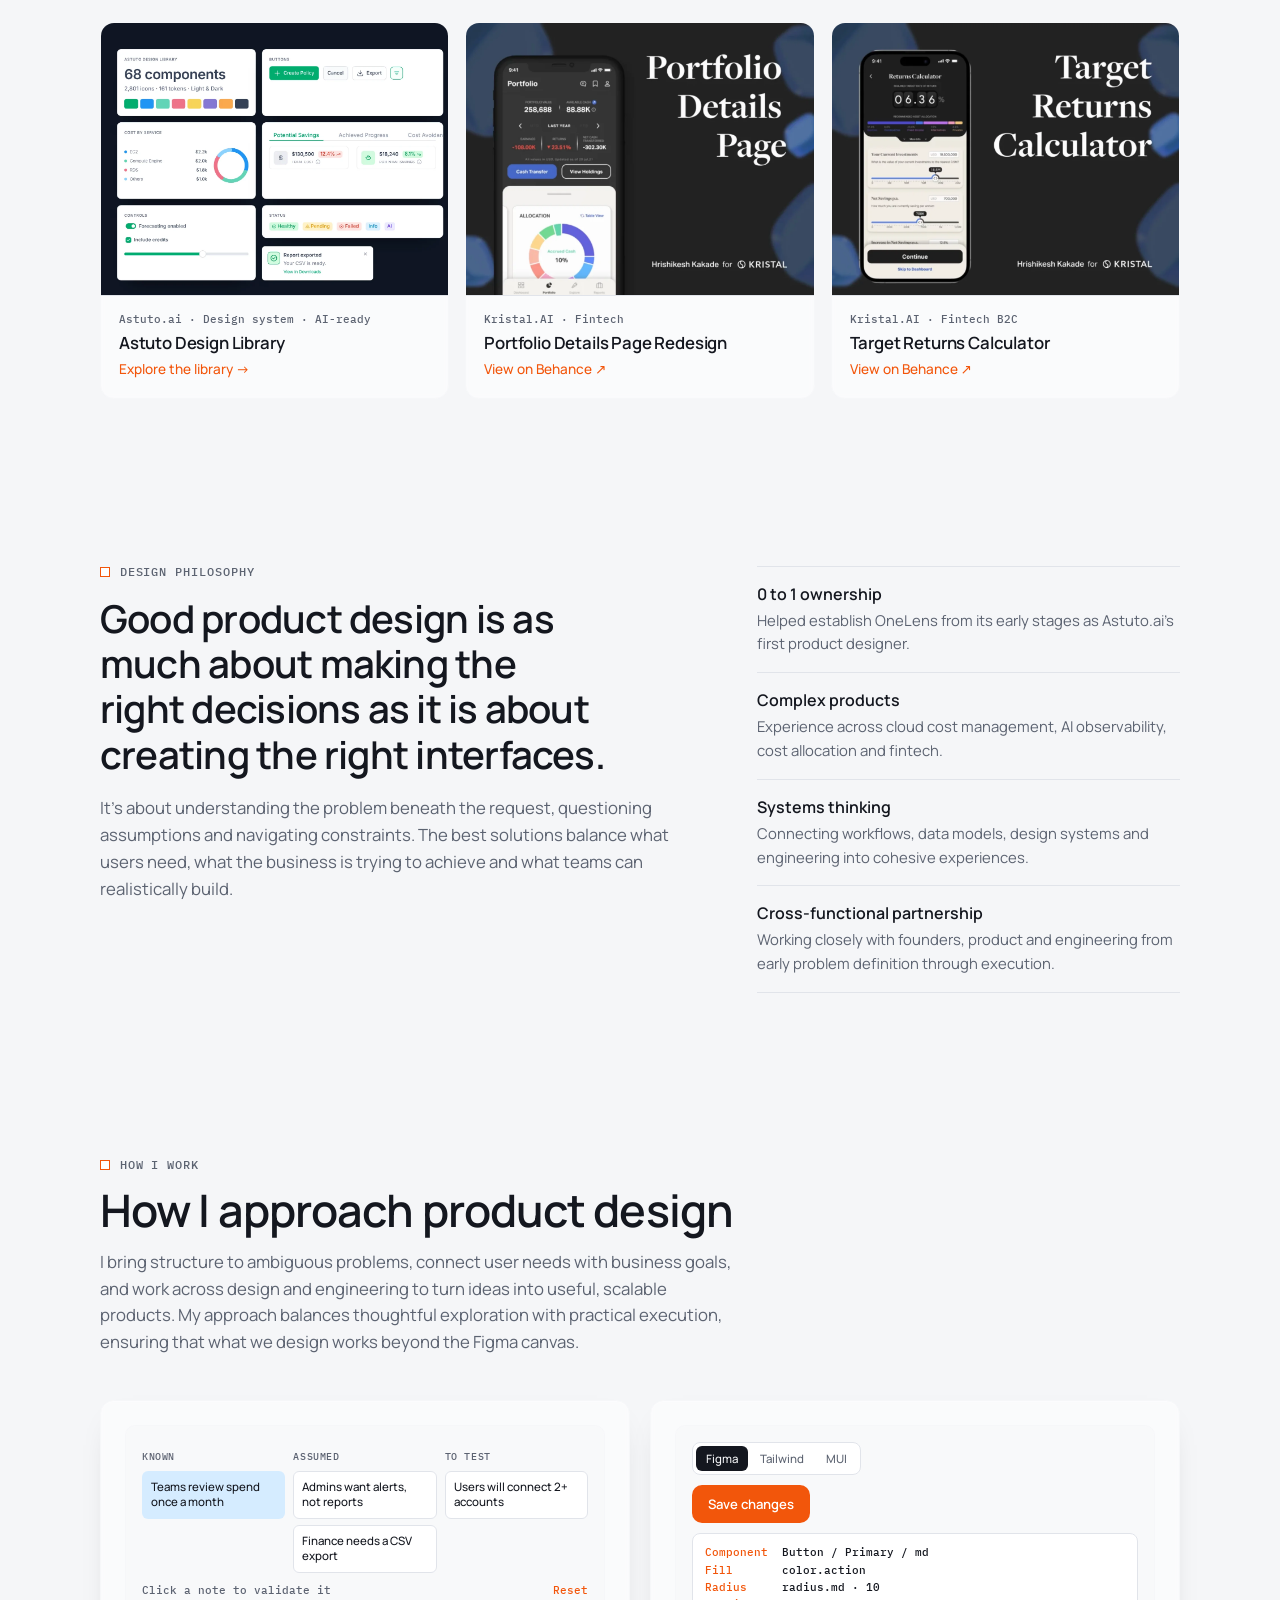
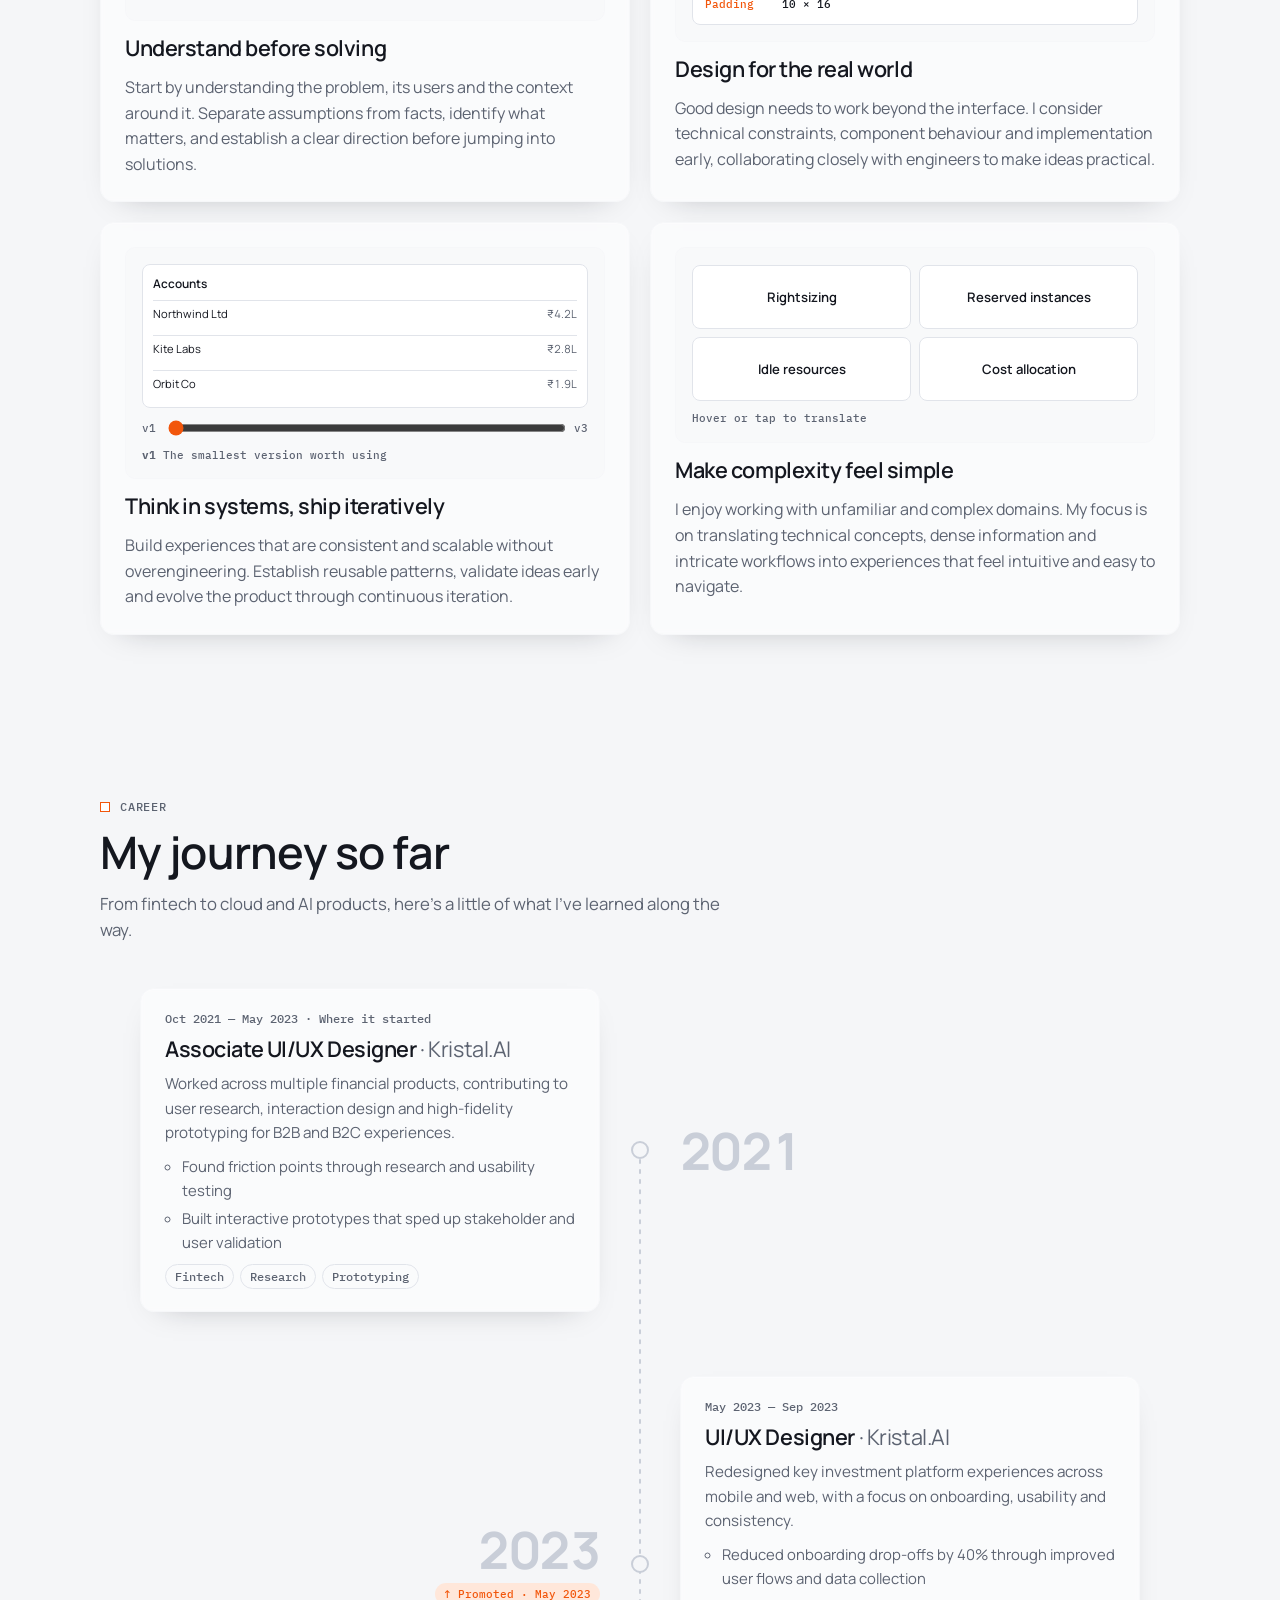
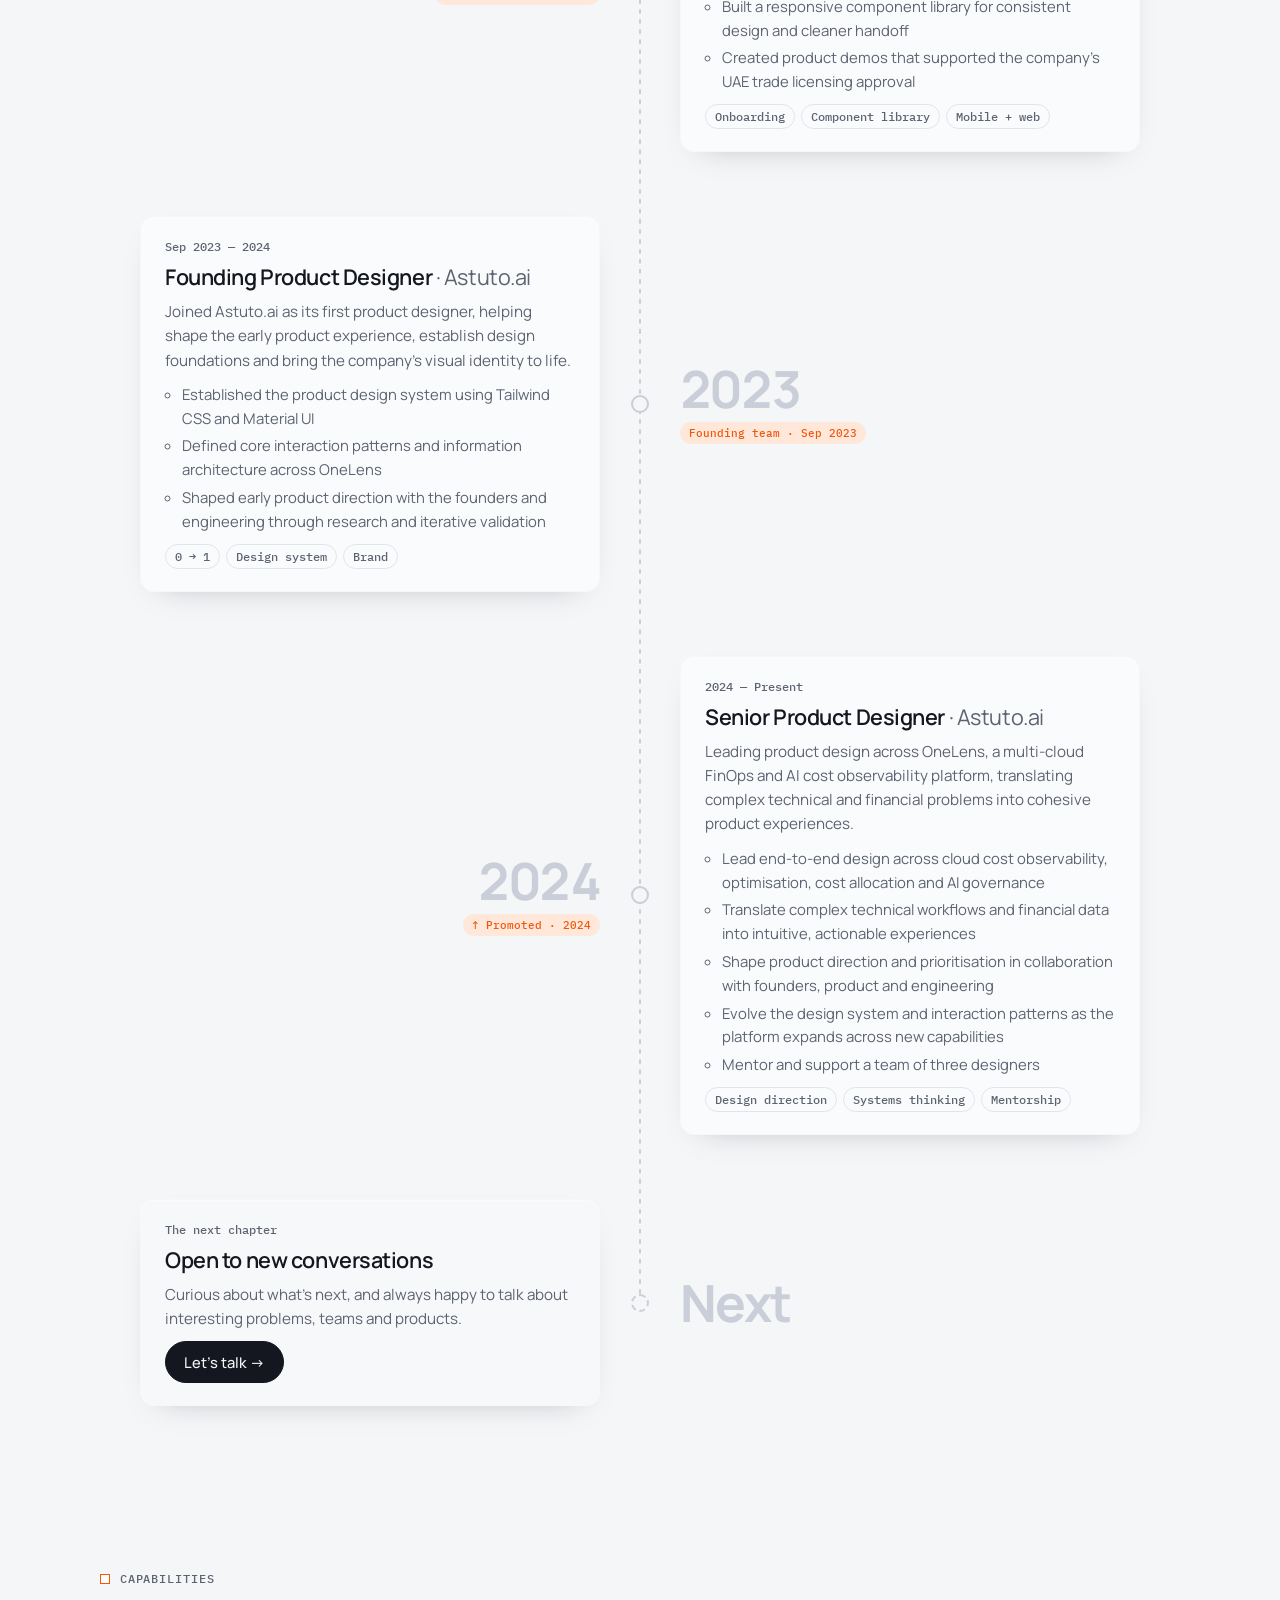
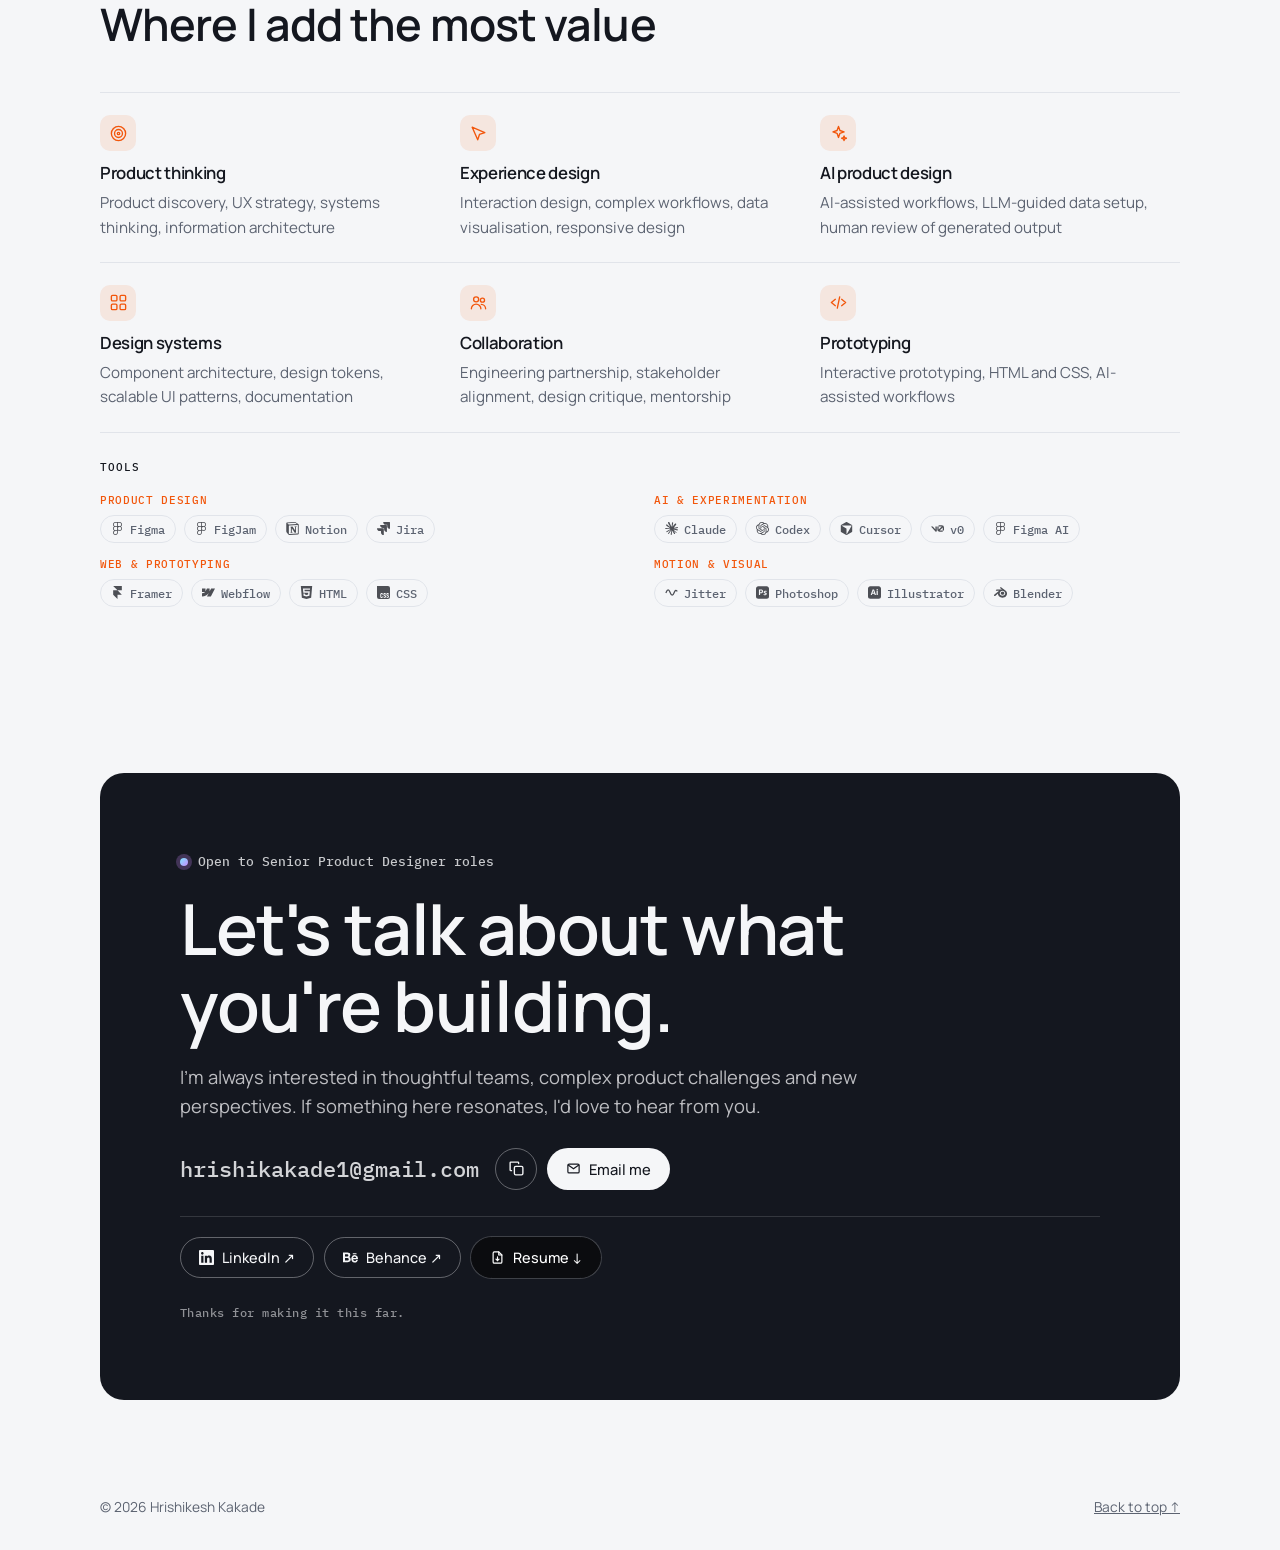
==== commit 881453c7: "Add case study PDFs, theme toggle and AI exploration section; update resume - PDFs for Advanced Cost" ====
--- a/index.html
+++ b/index.html
@@ -565,6 +565,24 @@
   box-shadow:inset 0 1px 0 color-mix(in srgb,#FFFFFF 35%,transparent),0 12px 32px -22px rgba(20,23,31,.35)}
 .stop.next .card{background:color-mix(in srgb,var(--surface) 25%,transparent)}
 .vignette{background:var(--glass-inner);border-color:var(--glass-edge)}
+
+/* Theme toggle: sun / moon switch */
+.ttog{flex:none;display:inline-flex;align-items:center;padding:0;margin:0 2px;border:0;background:none;color:inherit;cursor:pointer;border-radius:999px}
+.ttog:focus-visible{outline:2px solid var(--select,#F2560B);outline-offset:2px}
+.ttog-track{position:relative;display:grid;grid-template-columns:28px 28px;align-items:center;justify-items:center;width:56px;height:28px;border-radius:999px;background:color-mix(in srgb,currentColor 16%,transparent);box-shadow:inset 0 0 0 1px color-mix(in srgb,currentColor 18%,transparent)}
+.ttog-track svg{position:relative;z-index:1;width:14px;height:14px;opacity:.6;transition:color .25s ease,opacity .25s ease}
+.ttog-knob{position:absolute;top:3px;left:3px;width:22px;height:22px;border-radius:50%;background:var(--select,#F2560B);box-shadow:0 1px 3px rgba(0,0,0,.3);transition:transform .25s cubic-bezier(.3,.7,.4,1)}
+.ttog-sun{color:#fff;opacity:1!important}
+.ttog:hover .ttog-track{background:color-mix(in srgb,currentColor 24%,transparent)}
+:root[data-theme="dark"] .ttog-knob{transform:translateX(28px)}
+:root[data-theme="dark"] .ttog-sun{color:inherit;opacity:.6!important}
+:root[data-theme="dark"] .ttog-moon{color:#fff;opacity:1}
+@media (prefers-color-scheme:dark){
+  :root:not([data-theme="light"]) .ttog-knob{transform:translateX(28px)}
+  :root:not([data-theme="light"]) .ttog-sun{color:inherit;opacity:.6!important}
+  :root:not([data-theme="light"]) .ttog-moon{color:#fff;opacity:1}
+}
+@media (prefers-reduced-motion:reduce){.ttog-knob,.ttog-track svg{transition:none}}
 </style>
 </head>
 <body>
@@ -587,7 +605,7 @@
         <div class="fig-file">Hrishikesh Kakade / <b>Portfolio</b> ⌄</div>
         <div class="fig-actions">
           <div class="avatars" aria-label="2 people viewing"><span style="background:#B46CFF">R</span><span style="background:#7B61FF">H</span></div>
-          <button class="tool theme" id="themeBtn" aria-label="Switch colour theme"><svg viewBox="0 0 24 24" fill="none" stroke="currentColor" stroke-width="1.8" stroke-linecap="round" aria-hidden="true"><path d="M21 12.8A9 9 0 1 1 11.2 3a7 7 0 0 0 9.8 9.8z"/></svg><span class="tip">Theme</span></button>
+          <button class="ttog" id="themeBtn" type="button" role="switch" aria-checked="false" aria-label="Dark mode"><span class="ttog-track"><i class="ttog-knob" aria-hidden="true"></i><svg class="ttog-sun" viewBox="0 0 24 24" fill="none" stroke="currentColor" stroke-width="2" stroke-linecap="round" aria-hidden="true"><circle cx="12" cy="12" r="4"/><path d="M12 2v2M12 20v2M4.9 4.9l1.4 1.4M17.7 17.7l1.4 1.4M2 12h2M20 12h2M4.9 19.1l1.4-1.4M17.7 6.3l1.4-1.4"/></svg><svg class="ttog-moon" viewBox="0 0 24 24" fill="none" stroke="currentColor" stroke-width="2" stroke-linecap="round" stroke-linejoin="round" aria-hidden="true"><path d="M21 12.8A9 9 0 1 1 11.2 3a7 7 0 0 0 9.8 9.8z"/></svg></span></button>
           <a class="share" href="#contact">Let's talk</a>
         </div>
       </header>
@@ -700,7 +718,7 @@
         <a class="ew ew-ds" href="design-library.html">
           <div class="ew-cover has-img"><img src="img/ds/cover.webp" alt="Astuto Design Library: buttons, status badges, a donut chart, stats and a toast from the OneLens component set" width="1228" height="959" loading="lazy" decoding="async"></div>
           <div class="ew-body">
-            <span class="ew-meta">Astuto.ai · Design system</span>
+            <span class="ew-meta">Astuto.ai · Design system · AI-ready</span>
             <h4>Astuto Design Library</h4>
             <span class="ew-link">Explore the library →</span>
           </div>
@@ -924,15 +942,15 @@
 /* ---- Replace this sample content with your own projects ---- */
 const CASES = [
   {
-    id:"unit-economics", pdf:"", title:"Advanced Cost Allocation", product:"OneLens", year:"Astuto.ai",
+    id:"unit-economics", pdf:"pdf/Hrishikesh_Kakade_Advanced_Cost_Allocation.pdf", title:"Advanced Cost Allocation", product:"OneLens", year:"Astuto.ai",
     tags:["FinOps","B2B SaaS","Customer discovery","Systems design"], cover:"c-blue", ui:"unit", img:"img/ue/cover-card.webp", imgCut:true, motion:true,
     imgAlt:"The allocation canvas in OneLens: contributors, intermediate tables and the final report",
     blurb:"Turning four enterprise customers' allocation workflows into one scalable framework for understanding the true cost of serving a customer.",
-    outcomes:[["2","enterprise deals contributed to",true],["4","customers interviewed"],["6 → 1","capabilities unified"]],
+    outcomes:[["2","enterprise deals contributed to",true],["4","customers interviewed"],["6","capabilities unified to 1"]],
     brief:[["Problem","A bill says what you spent, not what one customer costs. The logic to split shared costs lived in spreadsheets and custom SQL."],["My role","Senior Product Designer. Led customer conversations with four SPOCs, problem definition, UX strategy and end-to-end design."]]
   },
   {
-    id:"ai-costs", pdf:"", title:"AI Costs & Usage", product:"OneLens", year:"Astuto.ai",
+    id:"ai-costs", pdf:"pdf/Hrishikesh_Kakade_AI_Costs_and_Usage.pdf", title:"AI Costs & Usage", product:"OneLens", year:"Astuto.ai",
     tags:["AI FinOps","B2B SaaS","Governance","Data UX"], cover:"c-lilac", ui:"ai", img:"img/ai/inventory.webp",
     imgAlt:"Keys and Caller Inventory in OneLens AI Governance",
     blurb:"Helping teams understand AI spend, trace usage to its source, connect it to business ownership and establish governance controls.",
@@ -948,11 +966,11 @@
     brief:[["Problem","A bill shows networking spend, not which workloads generated the traffic or where the data went."],["My role","Senior Product Designer. Analysis experience, data visualisation and the Flow Logs ingestion flow."]]
   },
   {
-    id:"resource-scheduler", pdf:"", title:"Cloud Resource Scheduling", product:"OneLens", year:"Astuto.ai",
+    id:"resource-scheduler", pdf:"pdf/Hrishikesh_Kakade_Cloud_Resource_Scheduling.pdf", title:"Cloud Resource Scheduling", product:"OneLens", year:"Astuto.ai",
     tags:["FinOps","Automation","Agentic actions","B2B SaaS"], cover:"c-mint", ui:"dash", img:"img/rs/cover.webp",
     imgAlt:"Scheduler overview in OneLens: potential savings, schedulable resources, active schedules and savings by account, cost centre and environment",
     blurb:"Taking OneLens from spotting idle cloud resources to safely scheduling them, with explainable recommendations and a full record of every automated action.",
-    outcomes:[["4","major customers adopted it"],["1st","feature to act in customer environments"]],
+    outcomes:[["5","major customers adopted it"],["1st","feature to act in customer environments"]],
     brief:[["Problem","Teams could see idle resources but acting on them meant tools, tickets and manual changes. Automating it had to stay explainable and observable."],["My role","Senior Product Designer. Designed the overview, recommendation details, schedule creation, schedule management and execution views."]]
   },
   {
@@ -1058,9 +1076,14 @@
 const root=document.documentElement;
 function currentDark(){const t=root.dataset.theme; return t?t==='dark':matchMedia('(prefers-color-scheme: dark)').matches}
 try{const s=localStorage.getItem('pf-theme'); if(s) root.dataset.theme=s}catch(e){}
-document.getElementById('themeBtn').onclick=()=>{
+const themeBtn=document.getElementById('themeBtn');
+const syncTheme=()=>themeBtn.setAttribute('aria-checked',String(currentDark()));
+syncTheme();
+try{matchMedia('(prefers-color-scheme: dark)').addEventListener('change',syncTheme)}catch(e){}
+themeBtn.onclick=()=>{
   const next=currentDark()?'light':'dark'; root.dataset.theme=next;
   try{localStorage.setItem('pf-theme',next)}catch(e){}
+  syncTheme();
 };
 
 /* Clock */
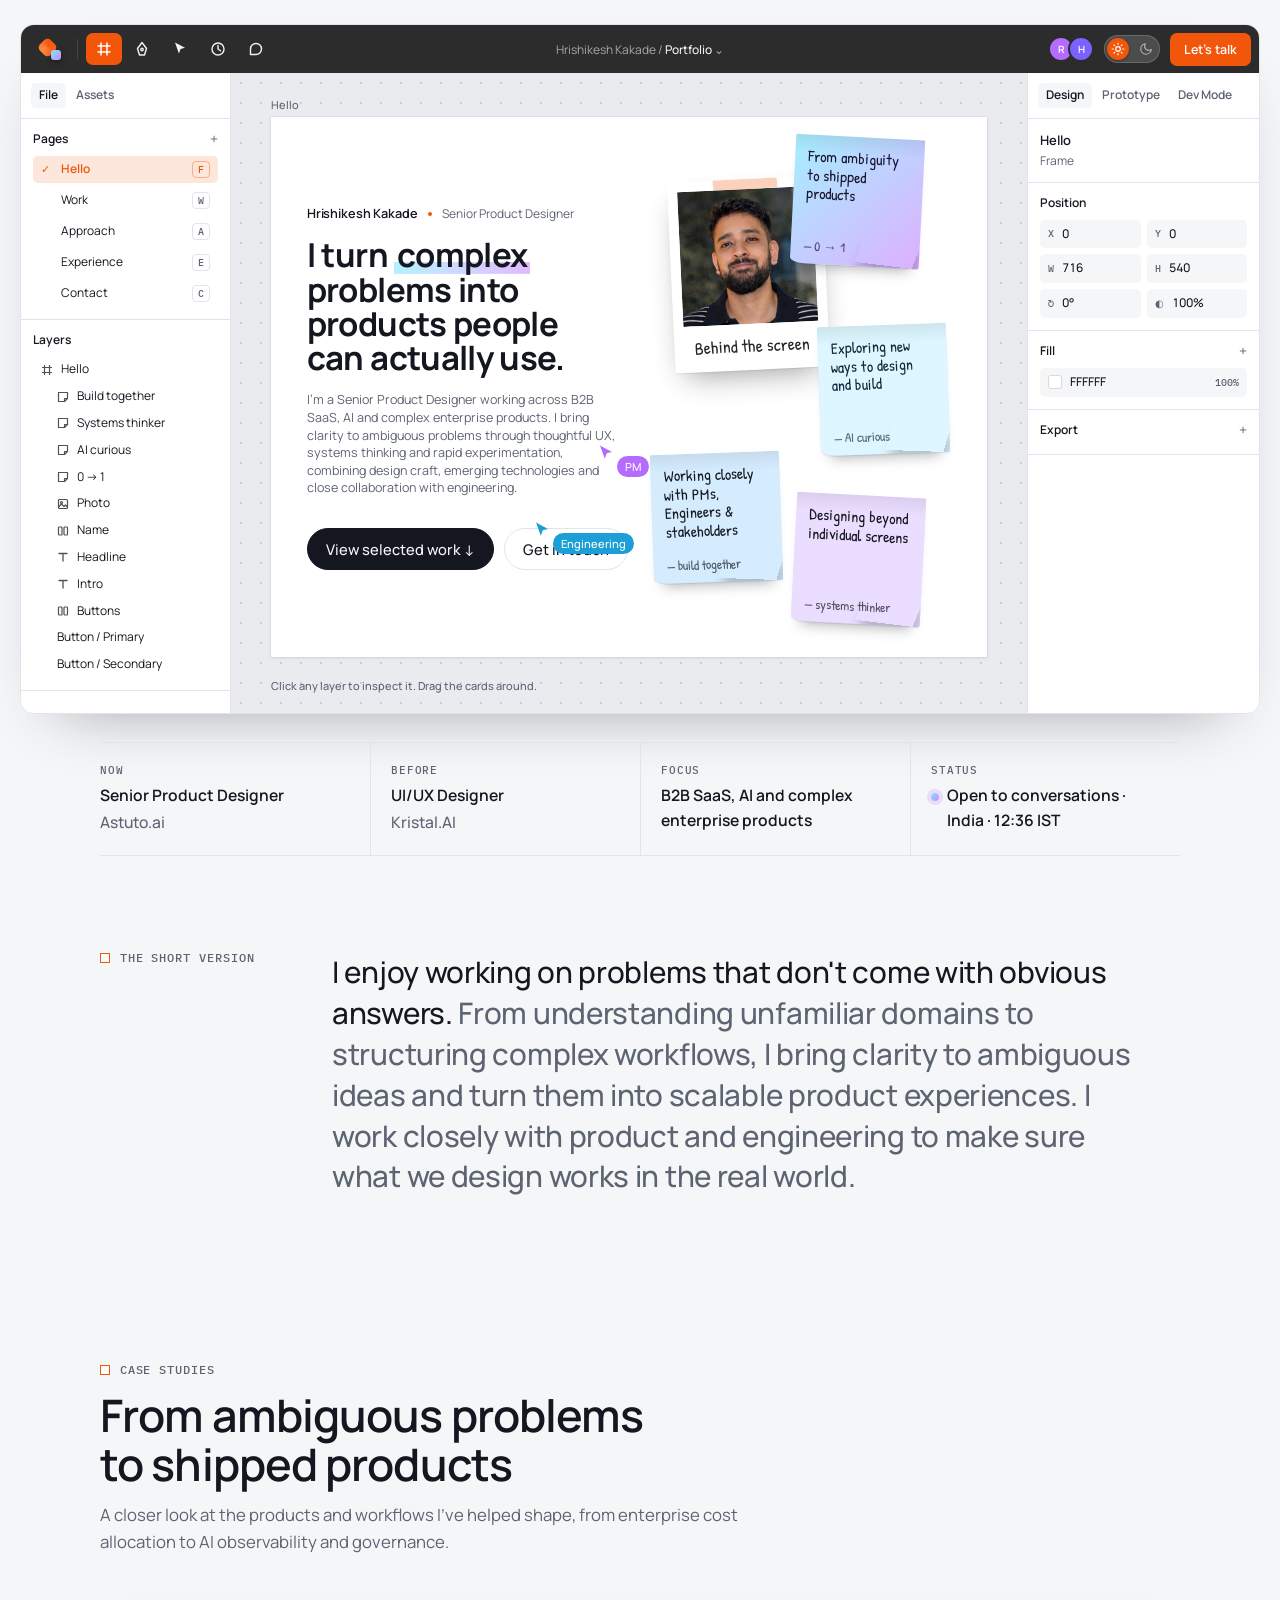
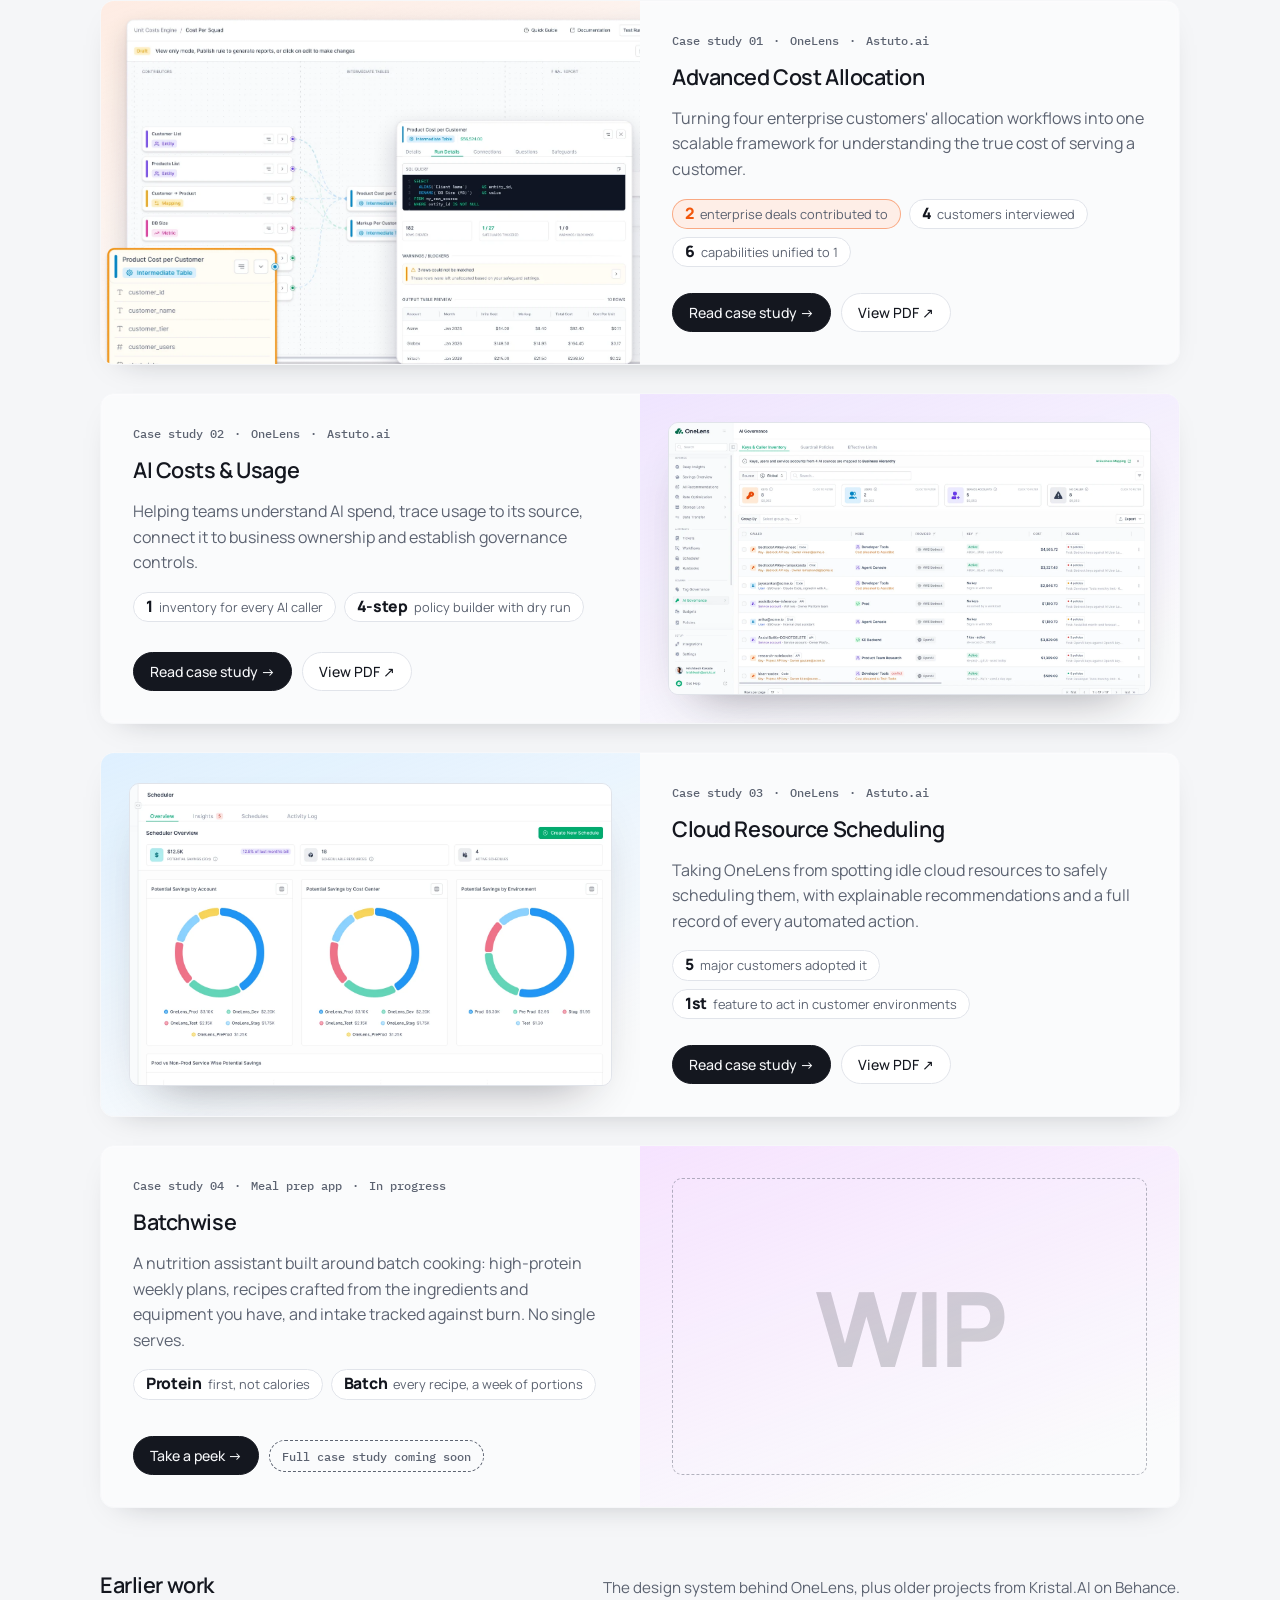
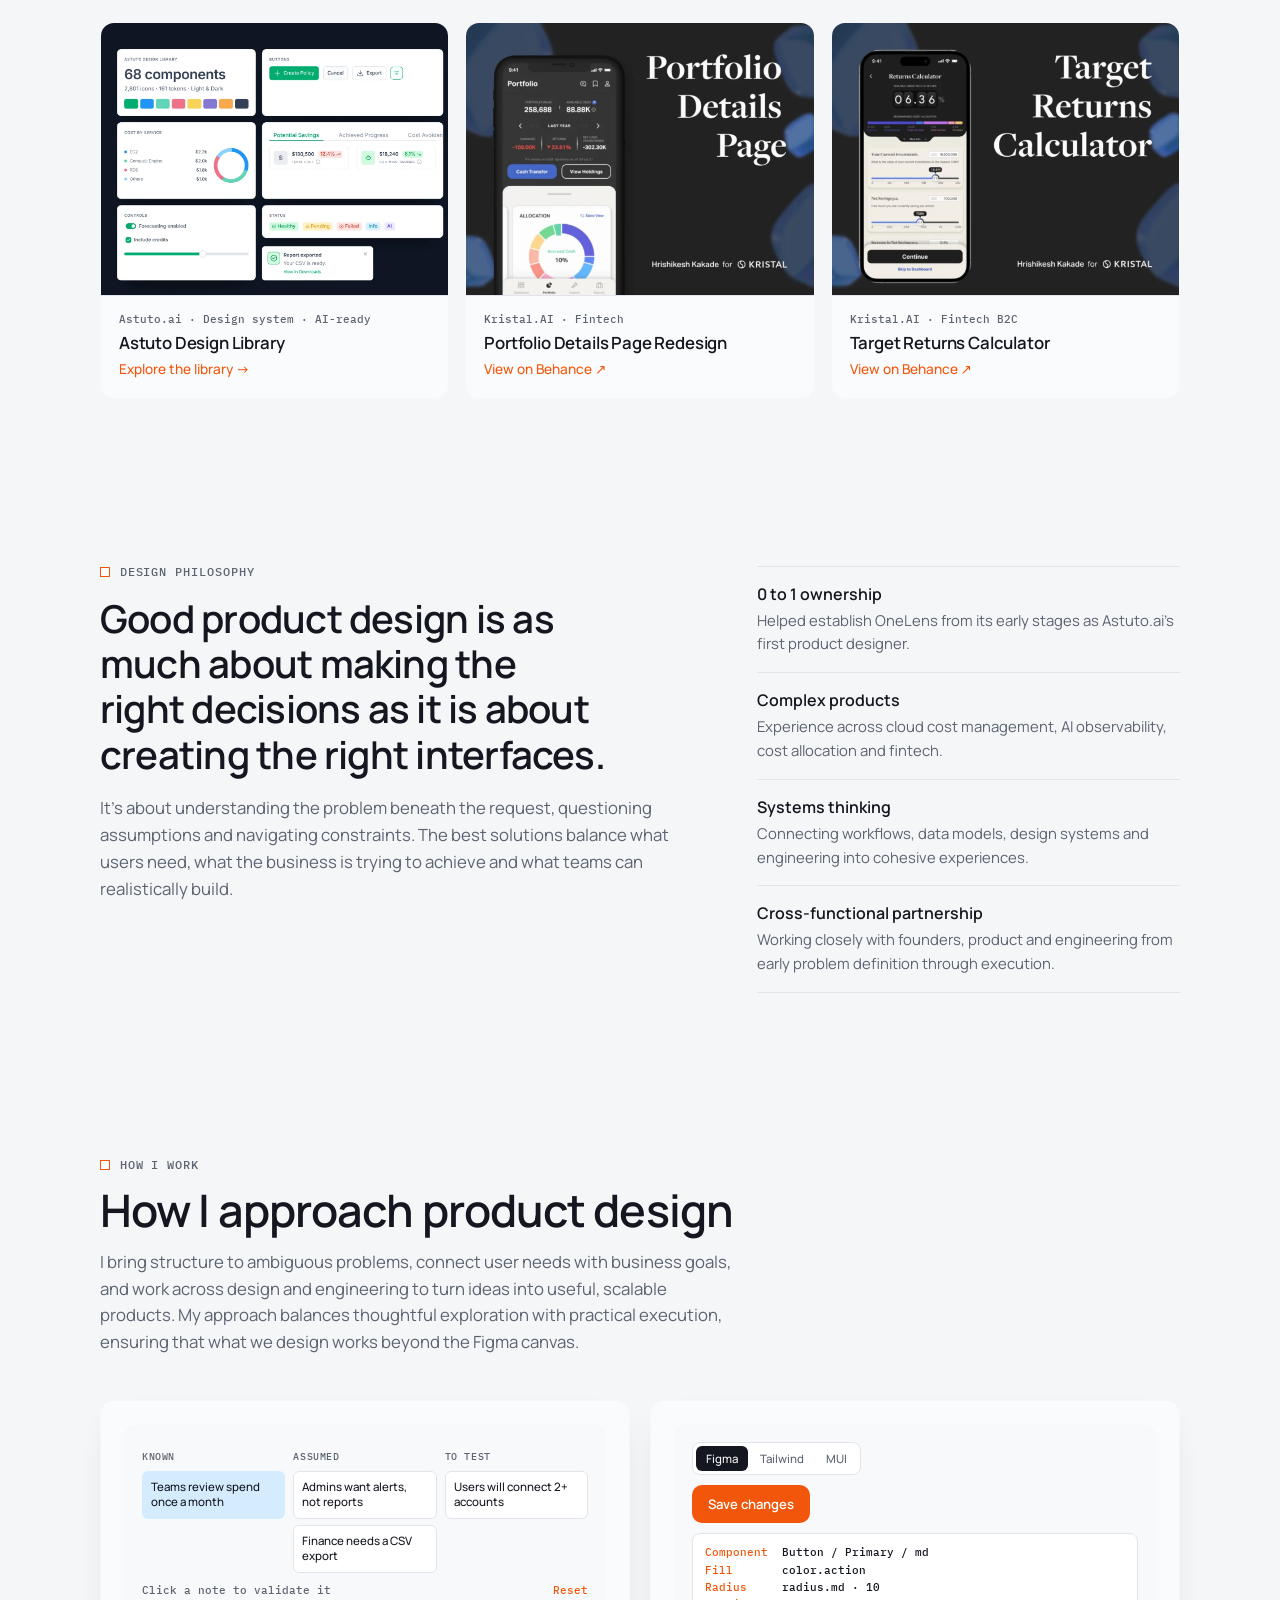
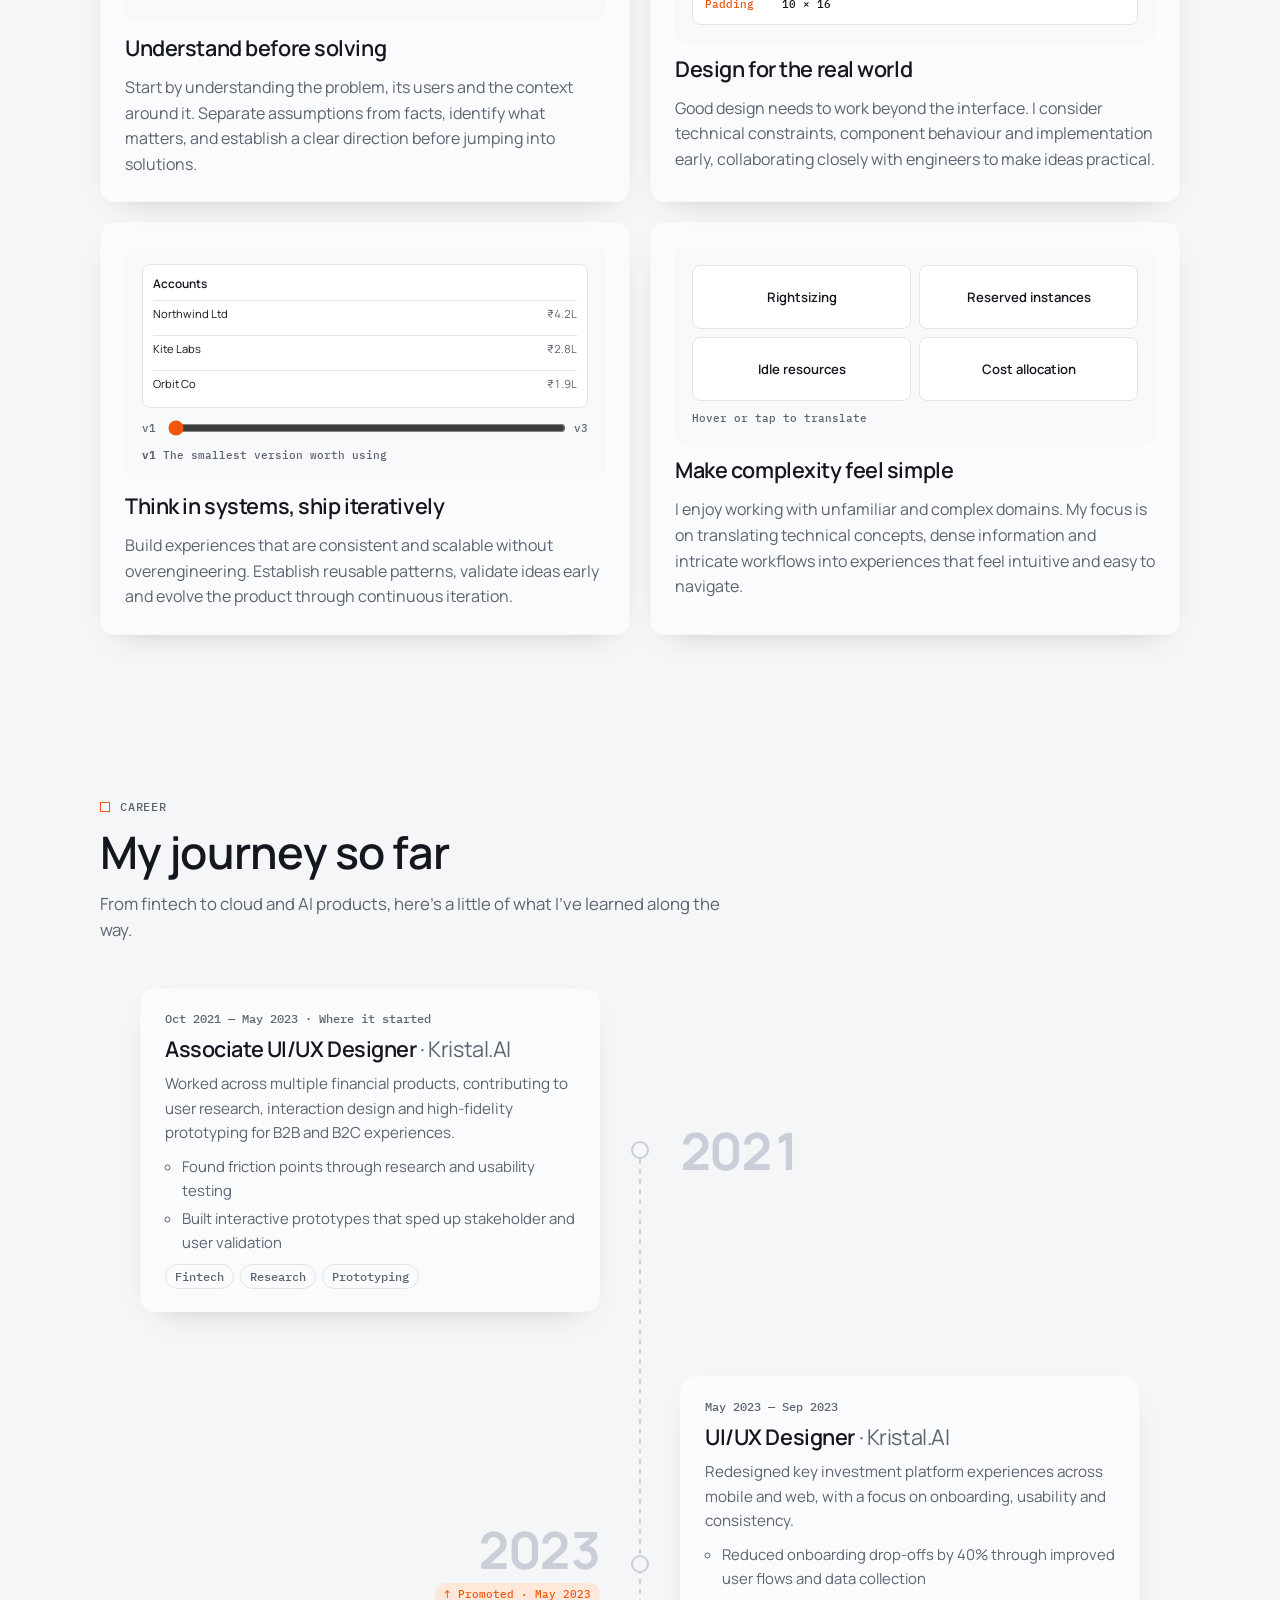
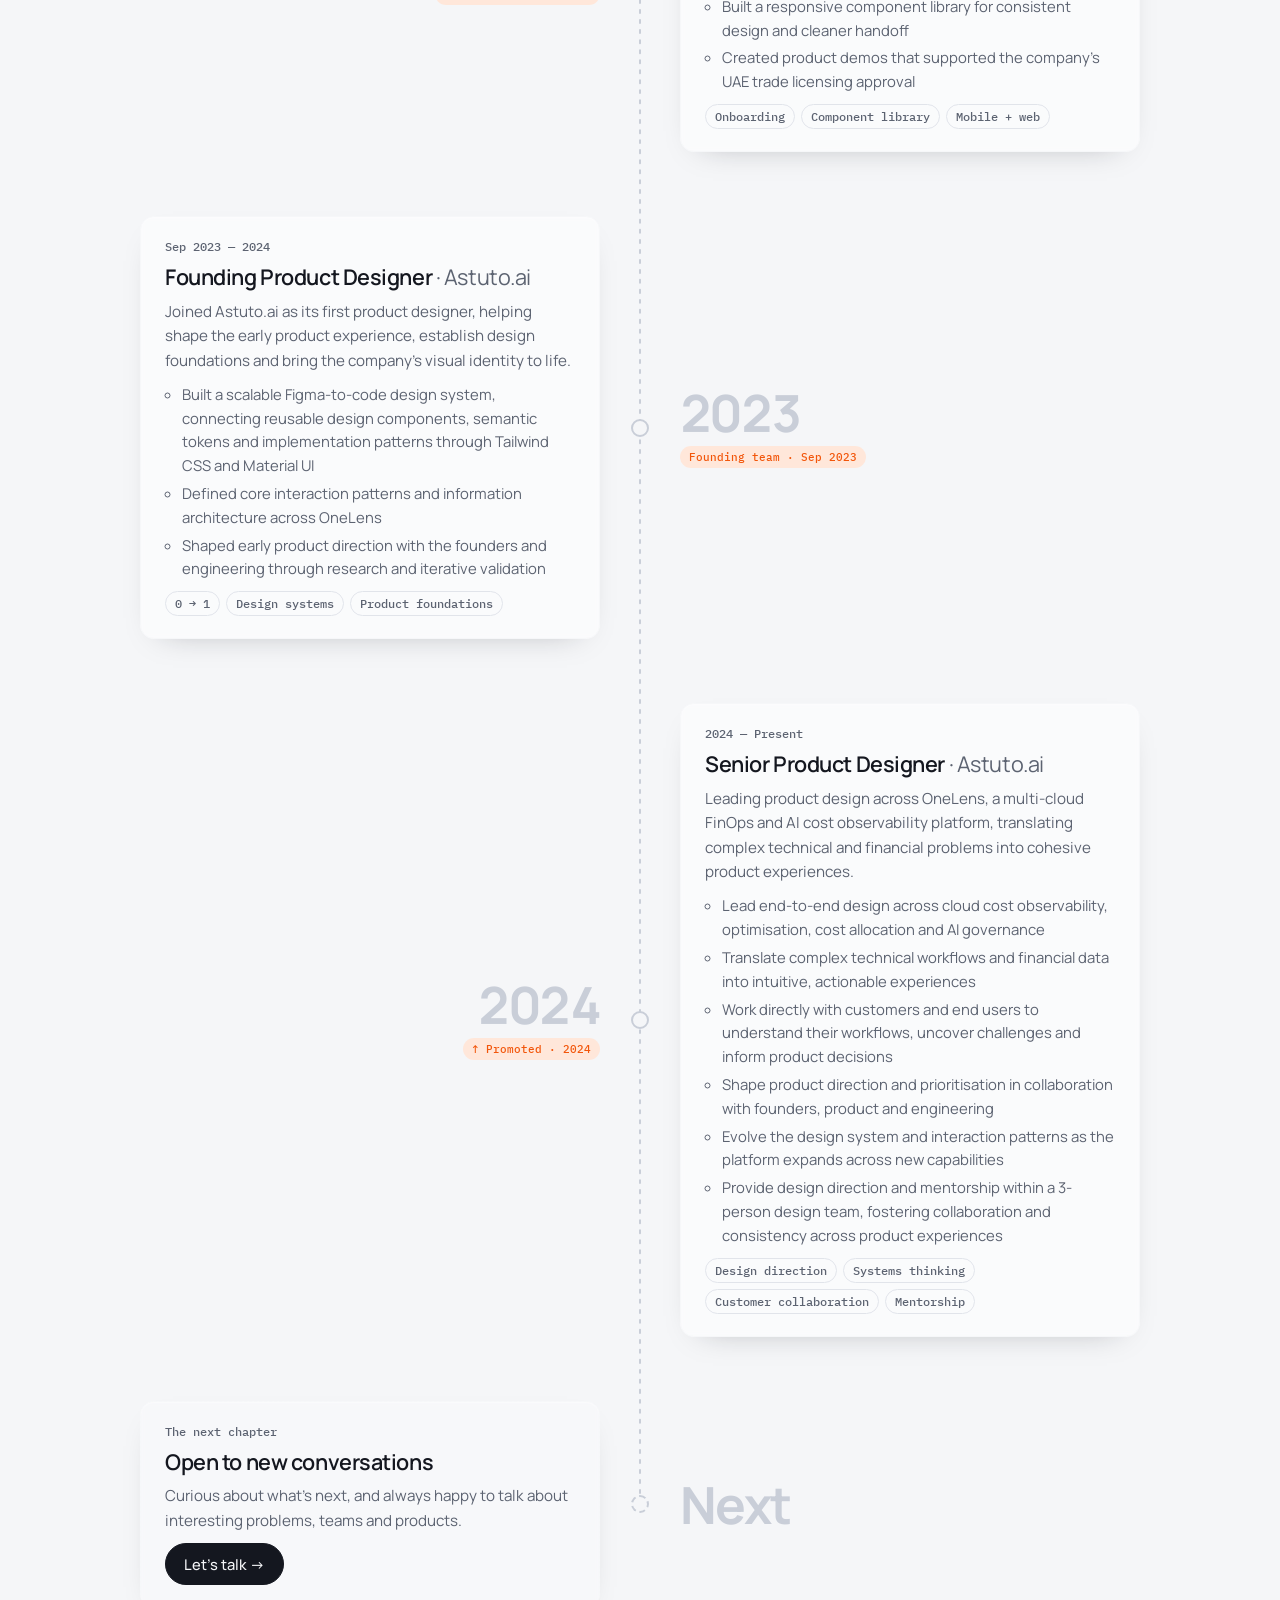
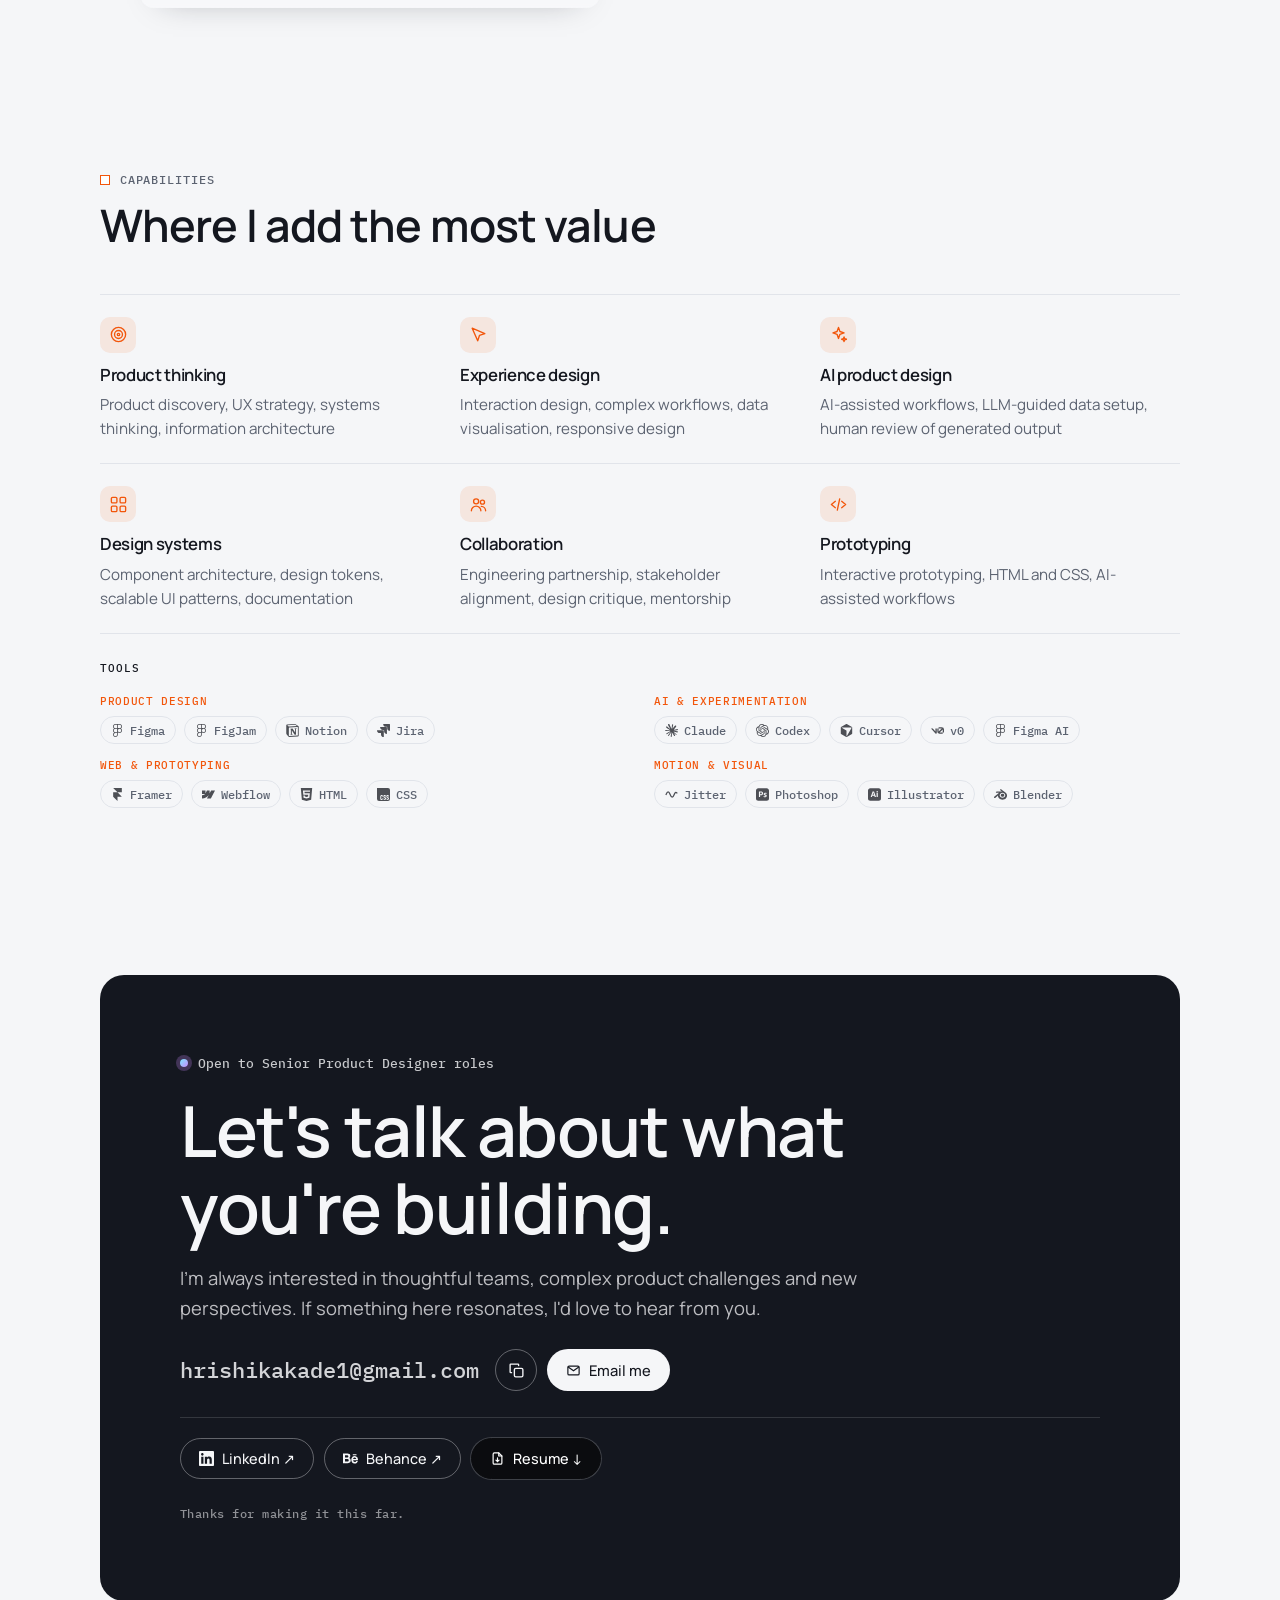
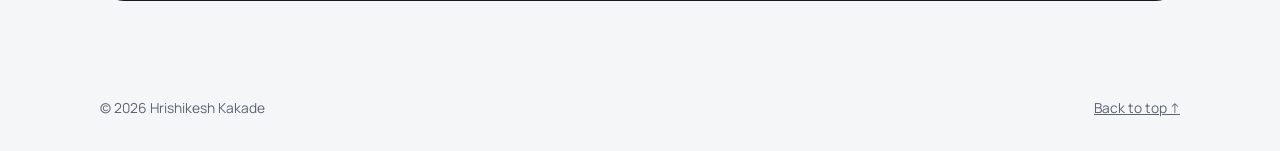
==== commit 897299c0: "Update Astuto roles in the career timeline Co-Authored-By: Claude Opus 5.5 <noreply@anthropic.com> C" ====
--- a/index.html
+++ b/index.html
@@ -863,8 +863,8 @@
             <span class="dates">Sep 2023 — 2024</span>
             <h3>Founding Product Designer <em>· Astuto.ai</em></h3>
             <p>Joined Astuto.ai as its first product designer, helping shape the early product experience, establish design foundations and bring the company's visual identity to life.</p>
-            <ul><li>Established the product design system using Tailwind CSS and Material UI</li><li>Defined core interaction patterns and information architecture across OneLens</li><li>Shaped early product direction with the founders and engineering through research and iterative validation</li></ul>
-            <div class="tags"><span class="tag">0 → 1</span><span class="tag">Design system</span><span class="tag">Brand</span></div>
+            <ul><li>Built a scalable Figma-to-code design system, connecting reusable design components, semantic tokens and implementation patterns through Tailwind CSS and Material UI</li><li>Defined core interaction patterns and information architecture across OneLens</li><li>Shaped early product direction with the founders and engineering through research and iterative validation</li></ul>
+            <div class="tags"><span class="tag">0 → 1</span><span class="tag">Design systems</span><span class="tag">Product foundations</span></div>
           </div>
         </li>
         <li class="stop">
@@ -874,8 +874,8 @@
             <span class="dates">2024 — Present</span>
             <h3>Senior Product Designer <em>· Astuto.ai</em></h3>
             <p>Leading product design across OneLens, a multi-cloud FinOps and AI cost observability platform, translating complex technical and financial problems into cohesive product experiences.</p>
-            <ul><li>Lead end-to-end design across cloud cost observability, optimisation, cost allocation and AI governance</li><li>Translate complex technical workflows and financial data into intuitive, actionable experiences</li><li>Shape product direction and prioritisation in collaboration with founders, product and engineering</li><li>Evolve the design system and interaction patterns as the platform expands across new capabilities</li><li>Mentor and support a team of three designers</li></ul>
-            <div class="tags"><span class="tag">Design direction</span><span class="tag">Systems thinking</span><span class="tag">Mentorship</span></div>
+            <ul><li>Lead end-to-end design across cloud cost observability, optimisation, cost allocation and AI governance</li><li>Translate complex technical workflows and financial data into intuitive, actionable experiences</li><li>Work directly with customers and end users to understand their workflows, uncover challenges and inform product decisions</li><li>Shape product direction and prioritisation in collaboration with founders, product and engineering</li><li>Evolve the design system and interaction patterns as the platform expands across new capabilities</li><li>Provide design direction and mentorship within a 3-person design team, fostering collaboration and consistency across product experiences</li></ul>
+            <div class="tags"><span class="tag">Design direction</span><span class="tag">Systems thinking</span><span class="tag">Customer collaboration</span><span class="tag">Mentorship</span></div>
           </div>
         </li>
         <li class="stop next">
